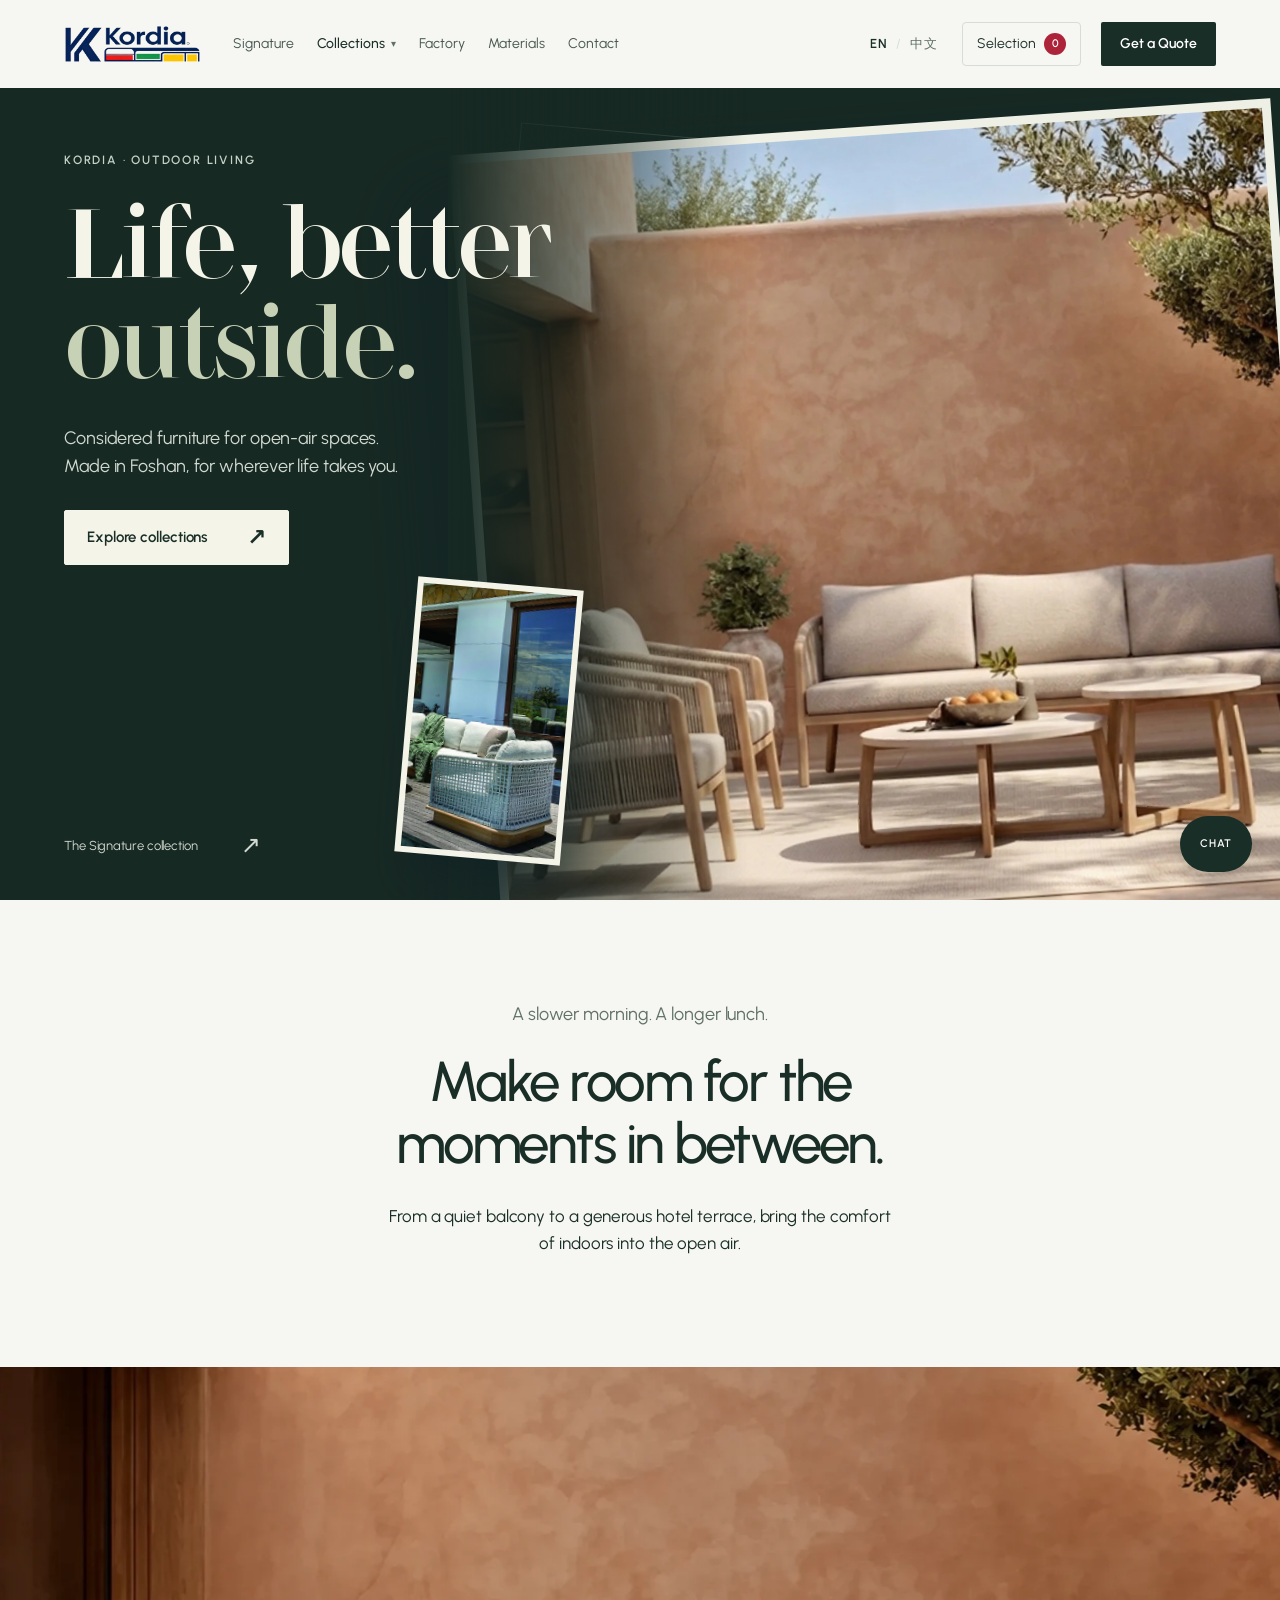
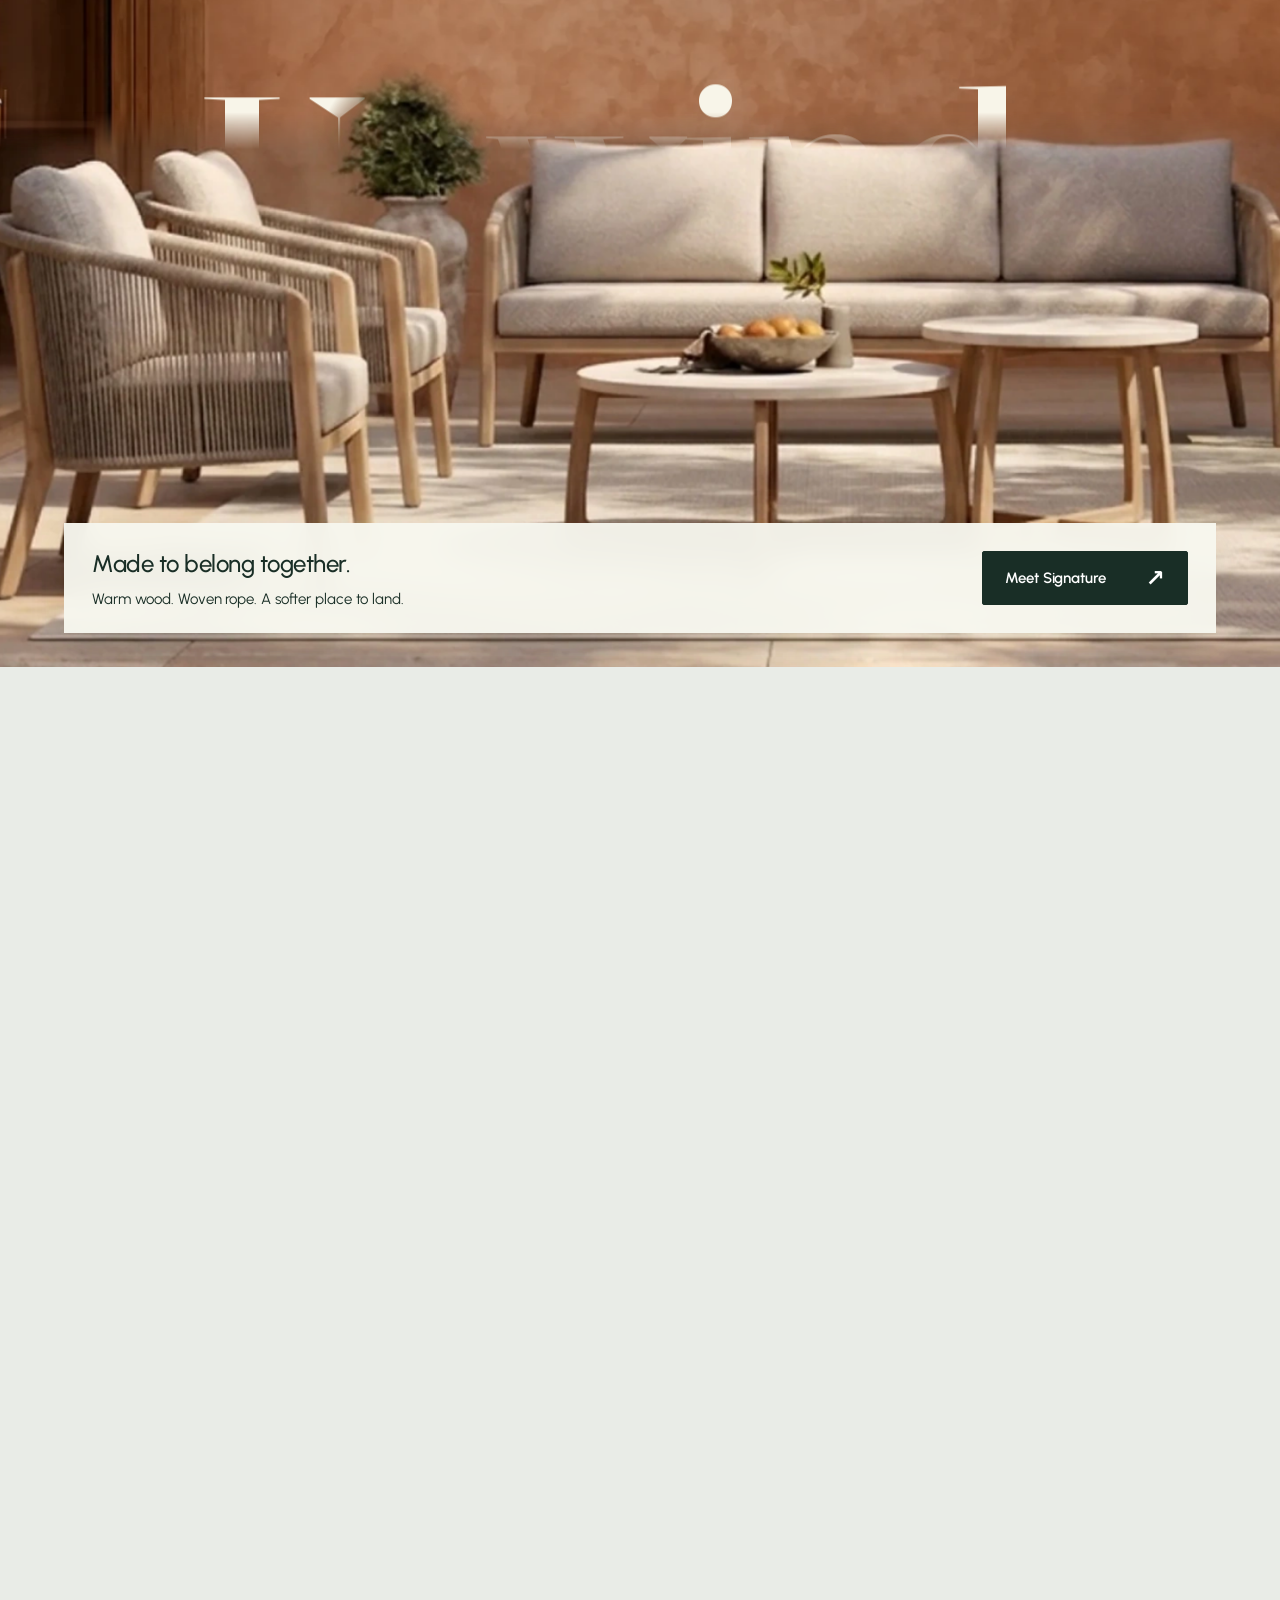
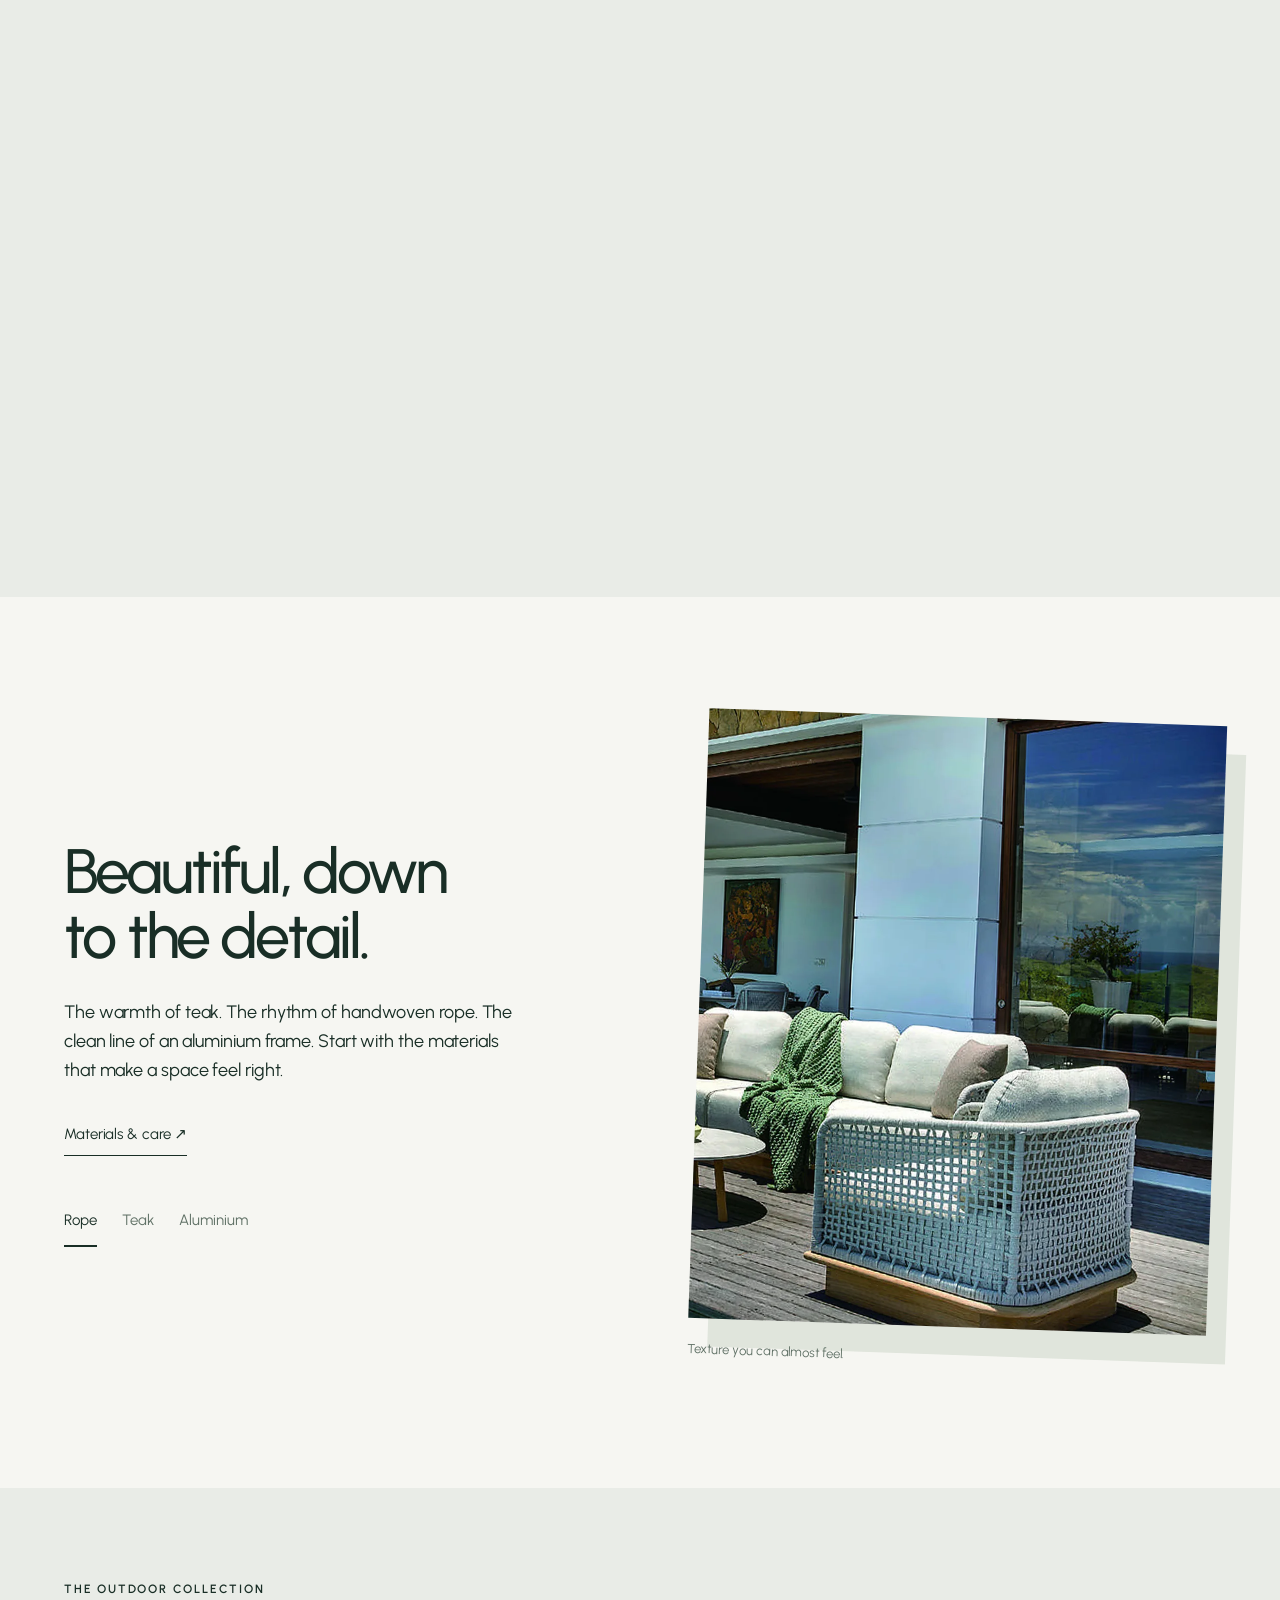
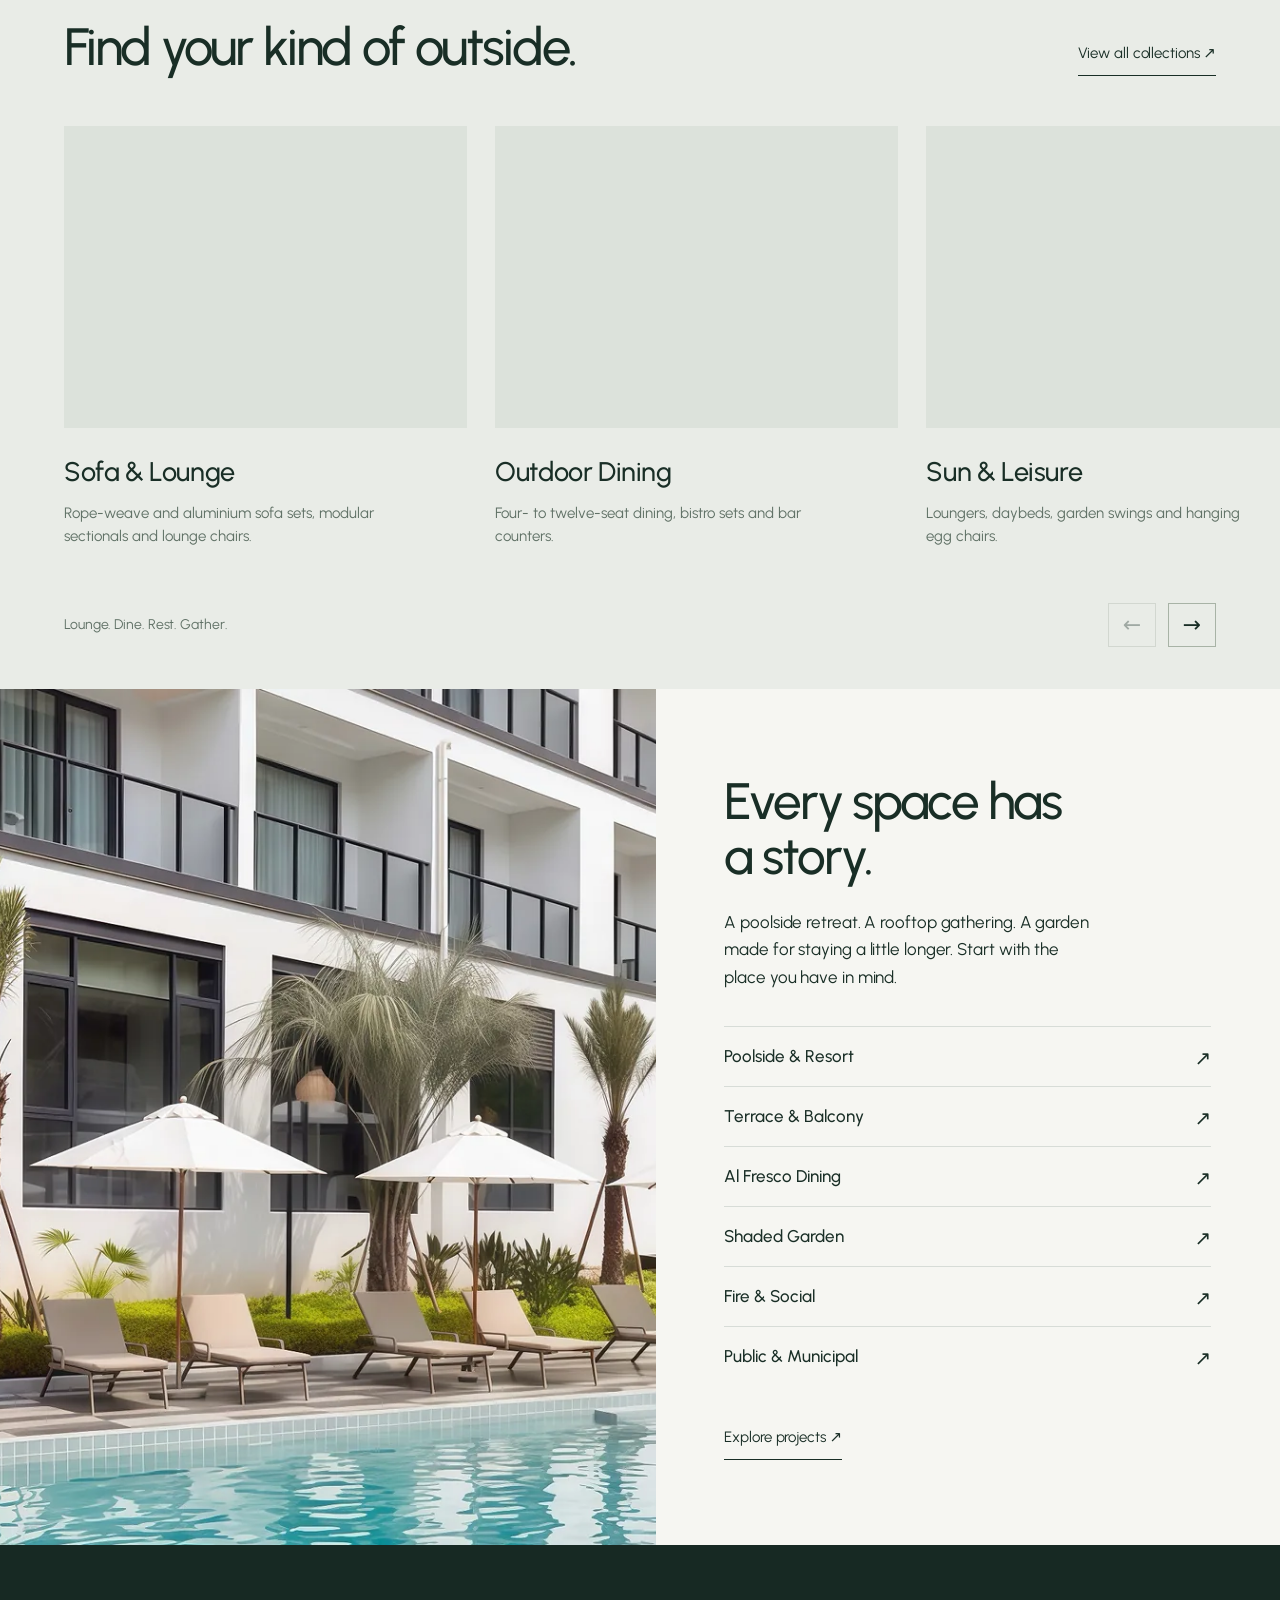
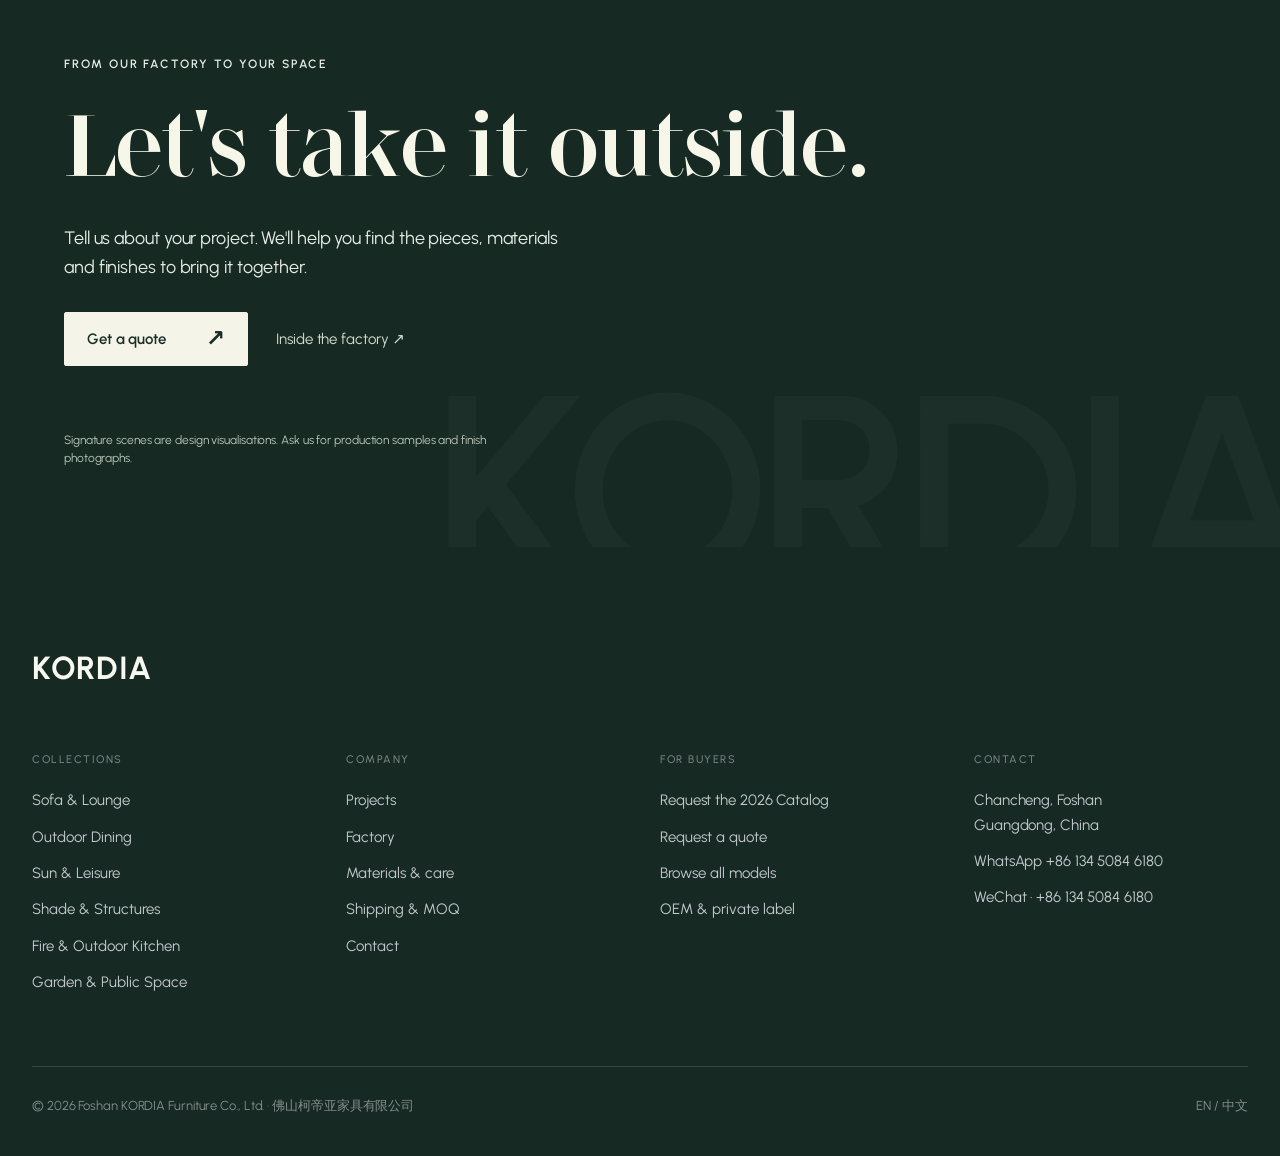
==== index.html @ 8f3c98ad "Publish reviewed demo source and copy the unchanged image library" ====
<!doctype html>
<html lang="en">
<head>
<meta charset="utf-8">
<meta name="viewport" content="width=device-width, initial-scale=1">
<title>KORDIA | Life, better outside. Design demo</title>
<meta name="description" content="Discover considered outdoor furniture for terraces, gardens and hospitality spaces. Explore KORDIA Signature, materials and collections in this independent design demo.">
<meta name="theme-color" content="#172923">
<meta name="robots" content="noindex, nofollow">
<link rel="icon" href="assets/images/favicon-64.png" sizes="64x64">
<link rel="preload" as="font" type="font/woff2" crossorigin href="assets/fonts/urbanist-latin.woff2">
<link rel="preload" as="font" type="font/woff2" crossorigin href="assets/fonts/stardom-400.woff2">

<link rel="stylesheet" href="assets/styles.css?v=20260830-point-alignment">
<link rel="stylesheet" href="assets/scrollcraft.css">
<link rel="stylesheet" href="assets/demo.css">
</head>
<body>
<noscript><style>#screen-home[hidden]{display:block!important}.kd-terrace-stage{position:relative!important;height:850px}.kd-object-label{opacity:1;transform:none}.kd-room-word{display:none}</style><p style="padding:20px 5%;margin:0;background:#e9ece7">Enable JavaScript to browse models and build a selection. You can also <a href="https://wa.me/8613450846180" target="_blank" rel="noopener">request the catalogue on WhatsApp</a>.</p></noscript>

<a class="skip-link" href="#main" data-i18n="skip">Skip to content</a>

<div id="intro" aria-hidden="true">
  <div class="ki-word">KORDIA</div>
  <div class="ki-rule"></div>
  <div class="ki-sub" data-i18n="introSub">Outdoor Furniture · Foshan, China</div>
</div>

<header class="site-header">
  <div class="header-inner">
    <button class="brand" data-go="home" type="button" aria-label="KORDIA home">
      <img src="assets/images/logo-mark-440.webp"
           srcset="assets/images/logo-mark-440.webp 440w, assets/images/logo-mark-880.webp 880w"
           sizes="150px" width="440" height="138" alt="KORDIA">
    </button>

    <nav class="main-nav" aria-label="Primary">
      <button data-go="signature" type="button" data-i18n="navSignature">Signature</button>
      <button class="nav-collections" id="mega-toggle" type="button" aria-expanded="false" aria-controls="mega">
        <span data-i18n="navCollections">Collections</span> <span class="caret" aria-hidden="true">▾</span>
      </button>
      <button data-go="settings" type="button" data-i18n="navSettings">Browse by Setting</button>
      <button data-go="projects" type="button" data-i18n="navProjects">Projects</button>
      <button data-go="factory" type="button" data-i18n="navFactory">Factory</button>
      <button data-go="materials" type="button" data-i18n="navMaterials">Materials</button>
      <button data-go="contact" type="button" data-i18n="navContact">Contact</button>
    </nav>

    <div class="header-actions">
      <button class="lang-toggle" id="lang-toggle" type="button" aria-label="Switch language / 切换语言">
        <span data-lang-label="en">EN</span><span class="sep">/</span><span data-lang-label="zh">中文</span>
      </button>
      <button class="selection-btn" id="selection-btn" type="button" aria-controls="drawer">
        <span data-i18n="selection">Selection</span>
        <span class="sel-count" id="sel-count">0</span>
      </button>
      <button class="btn btn-primary btn-sm" data-go="inquiry" type="button" data-i18n="getQuote">Get a Quote</button>
      <button class="menu-toggle" id="menu-toggle" type="button" aria-expanded="false" aria-controls="mobile-nav">
        <span></span><span></span><span></span>
        <b class="sr-only" data-i18n="menu">Menu</b>
      </button>
    </div>
  </div>

  <div class="mega" id="mega" hidden>
    <div class="mega-inner">
      <div id="mega-cols" style="display:contents"></div>
      <div class="mega-feature">
        <img id="mega-feature-img" alt="" loading="lazy" decoding="async">
        <p id="mega-feature-label"></p>
      </div>
    </div>
  </div>

  <nav class="mobile-nav" id="mobile-nav" aria-label="Mobile">
    <button data-go="signature" type="button" data-i18n="navSignature">Signature</button>
    <button data-go="collections" type="button" data-i18n="navCollections">Collections</button>
    <button data-go="settings" type="button" data-i18n="navSettings">Browse by Setting</button>
    <button data-go="projects" type="button" data-i18n="navProjects">Projects</button>
    <button data-go="factory" type="button" data-i18n="navFactory">Factory</button>
    <button data-go="materials" type="button" data-i18n="navMaterials">Materials</button>
    <button data-go="shipping" type="button" data-i18n="navShipping">Shipping</button>
    <button data-go="contact" type="button" data-i18n="navContact">Contact</button>
    <button data-go="inquiry" type="button" data-i18n="getQuote">Get a Quote</button>
  </nav>
</header>

<main id="main" tabindex="-1">

<!-- ============================ HOME ============================ -->
<section class="screen" id="screen-home" hidden>
  <section class="kd-hero" data-sc-act="flow" aria-labelledby="outdoor-title">
    <div class="kd-hero-copy" data-sc-copy>
      <p class="kd-kicker" data-en="KORDIA · Outdoor living" data-zh="KORDIA · 户外生活">KORDIA · Outdoor living</p>
      <h1 id="outdoor-title"><span data-en="Life, better" data-zh="美好生活">Life, better</span><br><em data-en="outside." data-zh="自在户外。">outside.</em></h1>
      <p class="kd-hero-lede" data-en="Considered furniture for open-air spaces. Made in Foshan, for wherever life takes you." data-zh="为开放空间而设计的户外家具。佛山制造，让生活自在延伸。">Considered furniture for open-air spaces. Made in Foshan, for wherever life takes you.</p>
      <a class="kd-button kd-button-light" href="#/collections"><span data-en="Explore collections" data-zh="探索系列">Explore collections</span><span aria-hidden="true">↗</span></a>
    </div>
    <div class="kd-hero-world" aria-hidden="true">
      <div class="kd-hero-photo"><img src="assets/images/hero/hero-sig-1-1600.webp" width="1600" height="1373" fetchpriority="high" alt=""></div>
      <div class="kd-hero-outline"></div>
      <div class="kd-hero-inset"><img src="assets/images/material/rope-weave-440.webp" width="440" height="587" alt=""></div>
    </div>
    <div class="kd-hero-label"><span data-en="The Signature collection" data-zh="Signature 原创系列">The Signature collection</span><a href="#/signature" aria-label="Discover Signature">↗</a></div>
  </section>

  <section class="kd-intro" data-sc-act="flow">
    <p class="kd-intro-line" data-sc-in data-en="A slower morning. A longer lunch." data-zh="清晨慢一点，午餐久一点。">A slower morning. A longer lunch.</p>
    <h2 data-sc-in data-en="Make room for the moments in between." data-zh="为生活中的美好片刻，留一席之地。">Make room for the moments in between.</h2>
    <p class="kd-intro-small" data-sc-in data-en="From a quiet balcony to a generous hotel terrace, bring the comfort of indoors into the open air." data-zh="从宁静阳台到开阔的酒店露台，让室内的舒适走向户外。">From a quiet balcony to a generous hotel terrace, bring the comfort of indoors into the open air.</p>
  </section>

  <section class="kd-terrace" id="terrace" data-sc-act="pin" data-sc-span="2.7" aria-labelledby="terrace-title">
    <div class="kd-terrace-stage" data-sc-stage>
      <div class="kd-room" data-sc-verify-state="opening">
        <img class="kd-room-poster" src="assets/images/hero/hero-sig-1-1600.webp" width="1600" height="1373" alt="Kordia Signature rope and wood lounge arrangement in a sunlit courtyard" loading="lazy">
        <div class="kd-room-layers" aria-hidden="true">
          <img class="kd-room-back" src="assets/images/demo/courtyard-clean.webp" width="1353" height="1162" alt="" loading="lazy">
          <div class="kd-room-word" data-en="Unwind." data-zh="自在。">Unwind.</div>
          <img class="kd-room-front" src="assets/images/hero/hero-sig-1-1600.webp" width="1600" height="1373" alt="" loading="lazy">
        </div>
        <div class="kd-aperture kd-aperture-left"></div><div class="kd-aperture kd-aperture-right"></div>
      </div>
      <div class="kd-terrace-title" data-sc-copy><p class="kd-kicker" data-en="The Signature collection" data-zh="Signature 原创系列">The Signature collection</p><h2 id="terrace-title" data-en="An outdoor room. A world of your own." data-zh="一方户外空间，一个自在世界。">An outdoor room.<br>A world of your own.</h2></div>
      <div class="kd-object-label" data-sc-copy><div><h3 data-en="Made to belong together." data-zh="为彼此而生。">Made to belong together.</h3><p data-en="Warm wood. Woven rope. A softer place to land." data-zh="温润木材，细腻绳编，舒适落座。">Warm wood. Woven rope. A softer place to land.</p></div><a class="kd-button" href="#/signature"><span data-en="Meet Signature" data-zh="探索 Signature">Meet Signature</span><span aria-hidden="true">↗</span></a></div>
    </div>
  </section>

  <section class="kd-materials" data-sc-act="flow">
    <div class="kd-material-copy"><h2 data-sc-in data-en="Beautiful, down to the detail." data-zh="美，源于每一处细节。">Beautiful, down to the detail.</h2><p data-sc-in data-en="The warmth of teak. The rhythm of handwoven rope. The clean line of an aluminium frame. Start with the materials that make a space feel right." data-zh="柚木的温润、绳编的韵律、铝框的简洁线条。从触手可及的材质开始，让空间恰到好处。">The warmth of teak. The rhythm of handwoven rope. The clean line of an aluminium frame. Start with the materials that make a space feel right.</p><a class="kd-text-link" href="#/materials"><span data-en="Materials & care" data-zh="材质与养护">Materials & care</span> ↗</a><div class="kd-material-index" aria-label="Materials"><button class="is-active" type="button" data-material="rope" aria-pressed="true" data-en="Rope" data-zh="绳编">Rope</button><button type="button" data-material="teak" aria-pressed="false" data-en="Teak" data-zh="柚木">Teak</button><button type="button" data-material="aluminium" aria-pressed="false" data-en="Aluminium" data-zh="铝材">Aluminium</button></div></div>
    <figure class="kd-material-image"><img id="kd-material-img" src="assets/images/material/rope-weave-880.webp" width="880" height="1173" alt="Close detail of woven outdoor rope" loading="lazy"><figcaption id="kd-material-caption" data-en="Texture you can almost feel." data-zh="仿佛触手可及的质感。">Texture you can almost feel.</figcaption></figure>
  </section>

  <section class="kd-collections" data-sc-act="flow" aria-labelledby="collection-title">
    <div class="kd-section-heading"><div><p class="kd-kicker" data-en="The outdoor collection" data-zh="户外家具系列">The outdoor collection</p><h2 id="collection-title" data-en="Find your kind of outside." data-zh="寻找属于你的户外生活。">Find your kind of outside.</h2></div><a class="kd-text-link" href="#/collections"><span data-en="View all collections" data-zh="查看全部系列">View all collections</span> ↗</a></div>
    <div class="home-grid" id="home-collections" tabindex="0" role="region" aria-label="Furniture collections"></div>
    <div class="kd-rail-controls"><span data-en="Lounge. Dine. Rest. Gather." data-zh="休憩、用餐、放松、相聚。">Lounge. Dine. Rest. Gather.</span><div><button type="button" data-rail="-1" aria-label="Previous collections">←</button><button type="button" data-rail="1" aria-label="Next collections">→</button></div></div>
  </section>

  <section class="kd-settings" data-sc-act="flow">
    <div class="kd-settings-photo"><img src="assets/images/projects/proj-resort-pool-1600.webp" width="1600" height="1067" alt="Outdoor furniture beside a resort swimming pool" loading="lazy"></div>
    <div class="kd-settings-copy"><h2 data-en="Every space has a story." data-zh="每个空间，都有自己的故事。">Every space has a story.</h2><p data-en="A poolside retreat. A rooftop gathering. A garden made for staying a little longer. Start with the place you have in mind." data-zh="泳池旁的休憩，屋顶上的相聚，令人流连的花园。从心中的空间出发。">A poolside retreat. A rooftop gathering. A garden made for staying a little longer. Start with the place you have in mind.</p><div id="home-settings" class="set-grid"></div><a class="kd-text-link" href="#/projects"><span data-en="Explore projects" data-zh="探索项目">Explore projects</span> ↗</a></div>
  </section>

  <section class="kd-close" data-sc-act="flow"><div><p class="kd-kicker" data-en="From our factory to your space" data-zh="从我们的工厂，到你的空间">From our factory to your space</p><h2 data-en="Let's take it outside." data-zh="让美好，走向户外。">Let's take it outside.</h2><p data-en="Tell us about your project. We'll help you find the pieces, materials and finishes to bring it together." data-zh="告诉我们你的项目需求，一起找到合适的家具、材质与饰面。">Tell us about your project. We'll help you find the pieces, materials and finishes to bring it together.</p><a class="kd-button kd-button-light" href="#/inquiry"><span data-en="Get a quote" data-zh="获取报价">Get a quote</span><span aria-hidden="true">↗</span></a><a class="kd-close-factory" href="#/factory"><span data-en="Inside the factory" data-zh="走进工厂">Inside the factory</span> ↗</a></div><p class="kd-render-note" data-en="Signature scenes are design visualisations. Ask us for production samples and finish photographs." data-zh="Signature 场景为设计效果图。欢迎索取实物样品与饰面照片。">Signature scenes are design visualisations. Ask us for production samples and finish photographs.</p><span class="kd-close-word" aria-hidden="true">KORDIA</span></section>
</section>


<!-- ======================= COLLECTIONS INDEX ======================= -->
<section class="screen" id="screen-collections" hidden>
  <div style="background:var(--cream);padding:64px 0 140px">
    <div class="shell">
      <nav class="crumb"><button data-go="home" type="button" data-i18n="crumbHome">Home</button> / <span class="here" data-i18n="navCollections">Collections</span></nav>
      <div class="section-head">
        <span class="kicker" id="collections-kicker"></span>
        <h1 class="h-page" style="margin:22px 0" data-i18n="programmeKicker">The 2026 programme</h1>
        <p class="lede" data-i18n="collectionsIntro">Six collections, twenty-two categories, one production floor. Every model can be re-specified in your frame finish, rope colour and fabric.</p>
      </div>
      <div id="collections-list"></div>
    </div>
  </div>
</section>

<!-- ========================= SIGNATURE ==================================== -->
<section class="screen" id="screen-signature" hidden>
  <div class="sig-hero">
    <img class="sig-hero-img" alt="" fetchpriority="high" decoding="async" sizes="100vw"
         src="assets/images/signature/kordia-p006-1600.webp"
         srcset="assets/images/signature/kordia-p006-880.webp 880w, assets/images/signature/kordia-p006-1600.webp 1600w, assets/images/signature/kordia-p006-2350.webp 2350w">
    <div class="sig-hero-shade"></div>
    <div class="sig-hero-inner">
      <div class="rule-sm rule-light"></div>
      <span class="eyebrow eyebrow-light" data-i18n="sigKicker">The house line</span>
      <h1 data-i18n-html="sigTitle">KORDIA<em>Signature.</em></h1>
      <p class="hero-lede" data-i18n="sigLede">A single designed programme — teak, rope and cast aluminium drawn as one family, so a terrace reads as one idea rather than six catalogue pages.</p>
    </div>
  </div>

  <div style="background:var(--cream);padding:110px 0 140px">
    <div class="shell">
      <div class="section-head reveal" style="max-width:64ch">
        <div class="rule-sm"></div>
        <span class="eyebrow" data-i18n="sigStoryKicker">Why it exists</span>
        <h2 class="h-sec" data-i18n="sigStoryTitle">One family, not a catalogue.</h2>
        <p class="lede" data-i18n="sigStoryBody">The trade catalogue answers "what do you make?". Signature answers "what would you specify?". Every piece shares a frame language, a rope gauge and a cushion tone, so an importer can furnish a whole space from one page and know it will arrive matching.</p>
      </div>

      <div class="sig-grid" id="sig-grid"></div>

      <p class="sig-note" data-i18n="sigDisclosure">Signature imagery is computer-rendered. Production samples are photographed on request — ask us before you specify a finish.</p>

      <div class="sig-actions">
        <button class="btn btn-primary" data-go="inquiry" type="button" data-i18n="startInquiry">Start your inquiry</button>
        <button class="link-underline" data-go="collections" type="button" data-i18n="sigToCatalogue">See the full 2026 catalogue →</button>
      </div>
    </div>
  </div>
</section>

<!-- ========================= BROWSE BY SETTING ============================ -->
<section class="screen" id="screen-settings" hidden>
  <div style="background:var(--cream);padding:64px 0 140px">
    <div class="shell">
      <nav class="crumb"><button data-go="home" type="button" data-i18n="crumbHome">Home</button> / <span class="here" data-i18n="navSettings">Browse by Setting</span></nav>
      <div class="section-head">
        <div class="rule-sm"></div>
        <span class="eyebrow" data-i18n="setKicker">Where it goes</span>
        <h1 class="h-page" style="margin:22px 0" data-i18n="setTitle">Start from the space, not the product.</h1>
        <p class="lede" data-i18n="setIntro">Most buyers arrive with a place in mind — a hotel poolside, a restaurant terrace, a municipal park — rather than a product category. Each setting below opens the models that suit it.</p>
      </div>
      <div class="set-grid" id="settings-list"></div>
    </div>
  </div>
</section>

<!-- ========================= BROWSE / COLLECTION ========================= -->
<section class="screen" id="screen-collection" hidden>
  <div style="background:var(--cream);padding:64px 0 140px">
    <div class="shell">
      <nav class="crumb">
        <button data-go="home" type="button" data-i18n="crumbHome">Home</button> /
        <button data-go="collections" type="button" data-i18n="navCollections">Collections</button> /
        <span class="here" id="browse-crumb"></span>
      </nav>

      <div class="browse-head">
        <div>
          <h1 class="h-page" id="browse-title" style="margin-bottom:22px"></h1>
          <p class="lede" id="browse-intro" style="max-width:62ch"></p>
        </div>
        <div class="browse-count">
          <b id="browse-total"></b>
          <span id="browse-total-label"></span>
        </div>
      </div>

      <div class="chip-bar" id="browse-chips"></div>

      <div class="browse-body">
        <aside>
          <div class="sticky-col">
            <div class="facet-label" style="color:var(--ink);font-weight:600" data-i18n="filter">Filter</div>
            <div class="facet">
              <div class="facet-label" data-i18n="searchLabel">Search</div>
              <label>
                <span class="sr-only" data-i18n="searchLabel">Search</span>
                <input class="field-line" id="browse-search" type="search" autocomplete="off"
                       data-i18n-placeholder="searchPlaceholder" placeholder="Reference or category">
              </label>
            </div>
            <div class="facet">
              <div class="facet-label" data-i18n="collection">Collection</div>
              <div class="facet-list" id="facet-collections"></div>
            </div>
            <div class="facet">
              <div class="facet-label" data-i18n="category">Category</div>
              <div class="facet-list" id="facet-subcategories"></div>
            </div>
            <div class="facet">
              <button class="text-link" id="reset-filters" type="button" data-i18n="clearFilters">Clear all filters</button>
            </div>
          </div>
        </aside>

        <div>
          <div class="browse-toolbar">
            <div class="count" id="browse-showing"></div>
            <div class="sort-wrap">
              <span class="eyebrow" data-i18n="sort">Sort</span>
              <label>
                <span class="sr-only" data-i18n="sort">Sort</span>
                <select id="browse-sort">
                  <option value="catalog" data-i18n="sortCatalog">Catalog order</option>
                  <option value="reverse" data-i18n="sortReverse">Catalog order, reversed</option>
                  <option value="category" data-i18n="sortCategory">Category</option>
                </select>
              </label>
            </div>
          </div>

          <div class="product-grid" id="browse-grid"></div>
          <div class="empty" id="browse-empty" hidden>
            <p data-i18n="noResults">No models match these filters.</p>
            <button class="btn btn-outline" id="empty-reset" type="button" data-i18n="clearFilters">Clear all filters</button>
          </div>
          <div class="load-more-row" id="load-more-row" hidden>
            <button class="btn btn-outline" id="load-more" type="button"></button>
          </div>
        </div>
      </div>
    </div>
  </div>
</section>

<!-- ========================= PRODUCT DETAIL ========================= -->
<section class="screen" id="screen-product" hidden>
  <div style="background:var(--cream);padding:64px 0 0">
    <div class="shell">
      <nav class="crumb">
        <button data-go="home" type="button" data-i18n="crumbHome">Home</button> /
        <button data-go="collections" type="button" data-i18n="navCollections">Collections</button> /
        <button id="pd-crumb-collection" type="button"></button> /
        <span class="here" id="pd-crumb-ref"></span>
      </nav>

      <div class="split-7-5">
        <div>
          <img class="pd-main" id="pd-image" alt="" decoding="async">
          <div class="pd-thumbs" id="pd-thumbs"></div>
        </div>
        <div>
          <div class="kicker" id="pd-subcategory" style="margin-bottom:18px"></div>
          <h1 class="h-sub" id="pd-title" style="margin-bottom:10px"></h1>
          <div class="pd-model tabular" id="pd-ref"></div>

          <dl class="glance" id="pd-glance"></dl>

          <div class="pd-dims">
            <div class="facet-label" data-i18n="specDimensions">Dimensions</div>
            <ul class="dim-list" id="pd-dimensions"></ul>
          </div>

          <div class="swatch-group" id="pd-finish-group">
            <div class="facet-label" data-i18n="frameFinish">Frame finish</div>
            <div class="swatches" id="pd-finishes"></div>
            <div class="swatch-note"><span data-i18n="selected">Selected</span>: <span id="pd-finish-label" style="color:var(--ink)"></span></div>
          </div>

          <div class="swatch-group" id="pd-rope-group" style="margin-bottom:36px">
            <div class="facet-label" data-i18n="ropeColour">Rope colour</div>
            <div class="swatches" id="pd-ropes"></div>
            <div class="swatch-note"><span data-i18n="selected">Selected</span>: <span id="pd-rope-label" style="color:var(--ink)"></span></div>
          </div>

          <div class="product-material-reference" id="pd-material-reference" hidden></div>

          <div class="moq tabular" data-i18n-html="moqLine">Quotation within 24 hours · MOQ on request</div>

          <div class="pd-actions">
            <button class="btn btn-primary" id="pd-add" type="button"></button>
            <div class="row">
              <button class="btn btn-outline" id="pd-inquire" type="button" data-i18n="inquireModel">Inquire about this model</button>
              <a class="btn btn-outline" id="pd-whatsapp" target="_blank" rel="noopener" href="https://wa.me/8613450846180" data-i18n="askOnWhatsApp">Ask on WhatsApp</a>
            </div>
          </div>
        </div>
      </div>
    </div>

    <section class="section section-white" style="margin-top:120px;padding:110px 0">
      <div class="shell split-7-5" style="gap:80px">
        <div>
          <h2 class="h-sub" style="margin-bottom:32px" data-i18n="specifications">Specifications</h2>
          <table class="spec-table"><tbody id="pd-specs"></tbody></table>
          <p style="margin:20px 0 0;font-size:14px;color:var(--muted)" data-i18n="specNote">Dimensions, weights and packing data are confirmed per order — tell us the model and we'll send the full spec sheet.</p>
        </div>
        <div>
          <h2 class="h-sub" style="margin-bottom:32px" data-i18n="oemTitle">OEM &amp; private label</h2>
          <div class="oem-note" style="margin-top:0">
            <div class="facet-label" data-i18n="oem">OEM</div>
            <p data-i18n="oemBody">Custom dimensions, exclusive colourways and private-label packaging available on this model.</p>
          </div>
          <div class="oem-note">
            <div class="facet-label" data-i18n="sampling">Sampling</div>
            <p data-i18n="samplingBody">Samples can be produced in your specified finish before a production order. Lead time and sample cost are quoted with the model.</p>
          </div>
        </div>
      </div>
    </section>

    <section class="section section-cream" style="padding:110px 0 140px">
      <div class="shell">
        <div style="display:flex;justify-content:space-between;align-items:baseline;margin-bottom:40px;gap:24px;flex-wrap:wrap">
          <h2 class="h-sub" data-i18n="relatedModels">Related models</h2>
          <button class="link-underline" id="pd-all-in-category" type="button"></button>
        </div>
        <div class="related-grid" id="pd-related"></div>
      </div>
    </section>
  </div>
</section>

<!-- ============================ INQUIRY ============================ -->
<section class="screen" id="screen-inquiry" hidden>
  <div style="background:var(--cream);padding:64px 0 140px">
    <div class="wizard">
      <h1 class="h-page" style="margin-bottom:18px" data-i18n="inquiryTitle">Request a quotation</h1>
      <p style="margin:0 0 56px;max-width:60ch" data-i18n="inquiryIntro">Four steps, about two minutes. You don't need a model number — a reference photo is enough. Your progress is saved as you go.</p>

      <div class="steps" id="wizard-steps"></div>

      <form id="wizard-form" novalidate>
        <div class="wizard-step" data-step="1">
          <h2 class="h-sub" style="margin-bottom:32px" data-i18n="step1Title">Category &amp; references</h2>
          <div class="facet-label" data-i18n="whatSourcing">What are you sourcing?</div>
          <div class="chip-row" id="wizard-collections" style="margin-bottom:48px"></div>
          <div class="facet-label" data-i18n="attachedModels">Models attached from your selection</div>
          <div class="attached" id="wizard-attached"></div>
        </div>

        <div class="wizard-step" data-step="2" hidden>
          <h2 class="h-sub" style="margin-bottom:32px" data-i18n="step2Title">Requirements</h2>
          <div class="fields">
            <label><span data-i18n="qty">Quantity (sets / pcs)</span><input class="field-line" name="qty" data-i18n-placeholder="qtyPlaceholder" placeholder="e.g. 200 sets"></label>
            <label><span data-i18n="market">Target market / country</span><input class="field-line" name="market" data-i18n-placeholder="marketPlaceholder" placeholder="e.g. Germany"></label>
            <label><span data-i18n="useCase">Use case</span>
              <select class="field-line" name="useCase">
                <option data-i18n="useResidential">Residential retail</option>
                <option data-i18n="useHotel">Hotel / resort</option>
                <option data-i18n="useRestaurant">Restaurant / café</option>
                <option data-i18n="usePublic">Public / municipal</option>
              </select>
            </label>
            <label><span data-i18n="delivery">Target delivery date</span><input class="field-line" name="delivery" data-i18n-placeholder="deliveryPlaceholder" placeholder="Month / year"></label>
            <label><span data-i18n="port">Port of destination</span><input class="field-line" name="port" data-i18n-placeholder="portPlaceholder" placeholder="e.g. Hamburg"></label>
            <label><span data-i18n="incoterm">Incoterm preference</span>
              <select class="field-line" name="incoterm">
                <option>FOB</option><option>CIF</option><option>DDP</option>
                <option data-i18n="notSure">Not sure yet</option>
              </select>
            </label>
          </div>
        </div>

        <div class="wizard-step" data-step="3" hidden>
          <h2 class="h-sub" style="margin-bottom:32px" data-i18n="step3Title">Specification</h2>
          <div style="margin-bottom:40px">
            <div class="facet-label" data-i18n="frameFinish">Frame finish</div>
            <div class="swatches" id="wizard-finishes"></div>
            <div class="swatch-note"><span data-i18n="selected">Selected</span>: <span id="wizard-finish-label" style="color:var(--ink)"></span></div>
          </div>
          <div class="fields">
            <label><span data-i18n="ropeFabric">Rope / fabric colour</span><input class="field-line" name="rope" data-i18n-placeholder="ropePlaceholder" placeholder="e.g. terracotta rope, chalk fabric"></label>
            <label><span data-i18n="packaging">Packaging</span>
              <select class="field-line" name="packaging">
                <option data-i18n="packNeutral">Neutral carton</option>
                <option data-i18n="packPrivate">Private label</option>
                <option data-i18n="packRetail">Retail-ready</option>
              </select>
            </label>
            <label><span data-i18n="customLogo">Custom logo</span>
              <select class="field-line" name="logo">
                <option data-i18n="logoNo">No</option>
                <option data-i18n="logoFrame">Yes — on frame</option>
                <option data-i18n="logoPack">Yes — on packaging</option>
                <option data-i18n="logoPlanters">Yes — on planters / structures</option>
              </select>
            </label>
            <label><span data-i18n="assembly">Assembly</span>
              <select class="field-line" name="assembly">
                <option data-i18n="asmFlat">Flat-pack (standard)</option>
                <option data-i18n="asmPre">Pre-assembled</option>
                <option data-i18n="asmMixed">Mixed</option>
              </select>
            </label>
          </div>
        </div>

        <div class="wizard-step" data-step="4" hidden>
          <h2 class="h-sub" style="margin-bottom:32px" data-i18n="step4Title">Contact</h2>
          <div class="fields">
            <label><span data-i18n="name">Name</span><input class="field-line" name="name" autocomplete="name" required></label>
            <label><span data-i18n="company">Company</span><input class="field-line" name="company" autocomplete="organization"></label>
            <label><span data-i18n="email">Email</span><input class="field-line" name="email" type="email" autocomplete="email"></label>
            <label><span data-i18n="phone">Phone / WhatsApp</span><input class="field-line" name="phone" autocomplete="tel" required><span class="field-error" id="phone-error" hidden data-i18n="phoneError">Please add a phone or WhatsApp number so we can reach you.</span></label>
          </div>
          <label class="field-block" style="margin-bottom:40px"><span data-i18n="message">Message</span><textarea class="field-line" name="message" rows="4"></textarea></label>
          <div class="attached" id="wizard-summary"></div>
        </div>

        <div class="wizard-nav">
          <button class="link-underline" id="wizard-prev" type="button" data-i18n="back">← Back</button>
          <div class="right">
            <span style="font-size:13px;color:var(--muted)" id="wizard-progress"></span>
            <button class="btn btn-primary" id="wizard-next" type="submit"></button>
          </div>
        </div>
      </form>

      <div id="wizard-done" hidden style="margin-top:48px;background:var(--navy);padding:40px">
        <div class="kicker" style="margin-bottom:16px" data-i18n="inquiryReceived">Inquiry ready</div>
        <h2 class="h-sub" style="color:var(--light);margin-bottom:14px" id="wizard-ref"></h2>
        <p style="margin:0;color:rgba(237,240,248,.78);max-width:56ch" data-i18n="inquiryDoneBody">We've opened WhatsApp with your inquiry attached. If the window didn't open, use the button below and the same details will be sent.</p>
        <div style="margin-top:24px">
          <a class="btn btn-primary" id="wizard-wa" target="_blank" rel="noopener" href="https://wa.me/8613450846180" data-i18n="openWhatsApp">Open WhatsApp</a>
        </div>
      </div>
    </div>
  </div>
</section>

<!-- ============================ PROJECTS ============================ -->
<section class="screen" id="screen-projects" hidden>
  <div style="background:var(--cream);padding:64px 0 140px">
    <div class="shell">
      <nav class="crumb"><button data-go="home" type="button" data-i18n="crumbHome">Home</button> / <span class="here" data-i18n="navProjects">Projects</span></nav>
      <div class="section-head" style="max-width:760px">
        <span class="kicker" data-i18n="projectsKicker">Installed and in use</span>
        <h1 class="h-page" style="margin:22px 0" data-i18n="projectsTitle">Where our furniture ends up.</h1>
        <p class="lede" data-i18n="projectsIntro">Seafront suites, rooftop restaurants, resort pool decks and private terraces — photographed after installation by the buyers who specified them.</p>
      </div>

      <figure class="project-feature reveal">
        <button type="button" data-lightbox="proj-resort-pool" data-cap="capResortPool">
          <img src="assets/images/projects/proj-resort-pool-1600.webp"
               srcset="assets/images/projects/proj-resort-pool-960.webp 960w, assets/images/projects/proj-resort-pool-1600.webp 1600w, assets/images/projects/proj-resort-pool-2200.webp 2200w"
               sizes="calc(min(1440px, 100vw - 64px))"
               width="1600" height="900" decoding="async"
               data-i18n-alt="capResortPool" alt="Resort pool deck with sun loungers and parasols">
        </button>
        <figcaption class="eyebrow" data-i18n="capResortPool">Resort pool deck · sun loungers and parasols</figcaption>
      </figure>

      <div class="thirds" id="projects-grid" style="margin-top:24px"></div>

      <div class="project-cta reveal">
        <h2 class="h-sub" data-i18n="projectsCtaTitle">Specifying for a project?</h2>
        <p data-i18n="projectsCtaBody">Send the drawings, the mood board or a photo of what you have in mind. We quote hospitality and contract volumes directly.</p>
        <div style="display:flex;gap:14px;flex-wrap:wrap;justify-content:center">
          <button class="btn btn-primary" data-go="inquiry" type="button" data-i18n="requestQuote">Request a quote</button>
          <a class="btn btn-outline" data-wa="heroChatMessage" target="_blank" rel="noopener" href="https://wa.me/8613450846180" data-i18n="chatOnWhatsApp">Chat on WhatsApp</a>
        </div>
      </div>
    </div>
  </div>
</section>

<!-- ============================ FACTORY ============================ -->
<section class="screen" id="screen-factory" hidden>
  <section class="section-navy" style="padding:120px 0">
    <div class="shell split-5-7" style="grid-template-columns:6fr 6fr;align-items:center">
      <div>
        <div class="kicker" style="margin-bottom:24px" data-i18n="chancheng">Chancheng, Foshan</div>
        <h1 class="h-page" style="color:var(--light);margin-bottom:26px" data-i18n="factoryTitle">A furniture factory, not a trading office.</h1>
        <p style="margin:0 0 20px;color:rgba(237,240,248,.8);max-width:58ch;text-wrap:pretty" data-i18n="factoryBody1">KORDIA manufactures in Chancheng District, Foshan — the centre of China's outdoor furniture industry. Production covers rope weaving, aluminium tube fabrication, cast-aluminium casting, powder coating, cushion sewing and final assembly under one roof, which is why a custom colourway is quoted in 48 hours instead of 4 weeks.</p>
        <p style="margin:0;color:rgba(237,240,248,.6);max-width:58ch" data-i18n-html="factoryBody2">We supply importers, hospitality groups and specifiers across Europe, the Middle East, North America and Australia.</p>
      </div>
      <img class="ar-16-9" style="width:100%;object-fit:cover"
           src="assets/images/factory/factory-floor-1600.webp"
           srcset="assets/images/factory/factory-floor-960.webp 960w, assets/images/factory/factory-floor-1600.webp 1600w, assets/images/factory/factory-floor-2400.webp 2400w, assets/images/factory/factory-floor-3200.webp 3200w"
           sizes="(min-width: 1181px) calc((min(1440px, 100vw - 64px) - 80px) / 2), calc(100vw - 48px)"
           width="1600" height="900" loading="lazy" decoding="async"
           data-i18n-alt="altFactoryFloor" alt="KORDIA aluminium fabrication floor in Chancheng, Foshan">
    </div>
  </section>

  <section class="section section-cream">
    <div class="shell">
      <h2 class="h-sub" style="margin-bottom:48px" data-i18n="capability">Capability</h2>
      <div class="cap-grid" id="capability-grid"></div>
    </div>
  </section>

  <section class="section section-white">
    <div class="shell">
      <h2 class="h-sub" style="margin-bottom:48px" data-i18n="underOneRoof">Under one roof</h2>
      <div class="photo-pair reveal">
        <figure>
          <img src="assets/images/factory/factory-teak-880.webp"
               srcset="assets/images/factory/factory-teak-440.webp 440w, assets/images/factory/factory-teak-880.webp 880w, assets/images/factory/factory-teak-1400.webp 1400w"
               sizes="(min-width: 861px) calc((min(1440px, 100vw - 64px) - 24px) / 2), calc(100vw - 48px)"
               width="880" height="660" loading="lazy" decoding="async"
               data-i18n-alt="altFactoryTeak" alt="Solid teak chair frames on the KORDIA assembly floor">
          <figcaption class="eyebrow" data-i18n="capTeakWorkshop">Teak frame assembly · Chancheng, Foshan</figcaption>
        </figure>
        <figure>
          <img src="assets/images/factory/factory-line-880.webp"
               srcset="assets/images/factory/factory-line-440.webp 440w, assets/images/factory/factory-line-880.webp 880w, assets/images/factory/factory-line-1400.webp 1400w"
               sizes="(min-width: 861px) calc((min(1440px, 100vw - 64px) - 24px) / 2), calc(100vw - 48px)"
               width="880" height="660" loading="lazy" decoding="async"
               data-i18n-alt="altFactoryLine" alt="Aluminium tube cutting, bending and pressing line">
          <figcaption class="eyebrow" data-i18n="capAluLine">Aluminium tube fabrication · cutting, bending, pressing</figcaption>
        </figure>
      </div>
      <div class="thirds" id="process-grid"></div>
    </div>
  </section>

  <section class="section section-sand" style="padding:110px 0">
    <div style="max-width:900px;margin:0 auto;padding:0 var(--pad);text-align:center">
      <h2 class="h-sub" style="margin-bottom:20px" data-i18n="oemTitle">OEM &amp; private label</h2>
      <p style="margin:0 0 36px;text-wrap:pretty" data-i18n="point3Body">Custom colourways, exclusive dimensions, neutral or branded packaging, and logo application on planters and structures. Tooling for exclusive models on request.</p>
      <button class="btn btn-primary" data-go="inquiry" type="button" data-i18n="requestQuote">Request a quote</button>
    </div>
  </section>
</section>

<!-- ============================ MATERIALS ============================ -->
<section class="screen" id="screen-materials" hidden>
  <div style="background:var(--cream);padding:64px 0 140px">
    <div class="shell">
      <div class="section-head" style="max-width:700px">
        <span class="kicker" data-i18n="materialsKicker">Materials, finishes &amp; care</span>
        <h1 class="h-page" style="margin:22px 0" data-i18n="materialsTitle">What it's made of, and how it holds up.</h1>
        <p class="lede" data-i18n="materialsIntro">Five material families, the finishes we hold in stock, and the care instructions to pass on to your customer.</p>
      </div>
      <div id="materials-list"></div>

      <div style="margin-top:72px;padding:40px;background:var(--paper);border:1px solid var(--line)">
        <h2 class="h-sub" style="font-size:1.5rem;margin-bottom:24px" data-i18n="stockFinishes">Stock frame finishes</h2>
        <div class="finish-strip" id="finish-strip"></div>
        <p style="margin:28px 0 0;font-size:15px" data-i18n-html="ralNote">Custom RAL matching available above MOQ.</p>
      </div>

      <div class="supplier-reference-block">
        <div class="section-head supplier-reference-head">
          <span class="kicker" data-i18n="supplierMaterialReference">Supplier material reference</span>
          <h2 class="h-sub" data-i18n="supplierPaletteTitle">Supplier finish &amp; weave references</h2>
          <p data-i18n="supplierPaletteIntro">Real production samples from our outdoor-material supplier, matched only to product types that can use them.</p>
        </div>
        <div class="material-reference-grid material-reference-grid-wide" id="material-reference-grid"></div>
        <p class="material-reference-note" data-i18n="paletteNote">Reference samples only. Final colour, texture and availability are confirmed with your quotation.</p>
      </div>
    </div>
  </div>
</section>

<!-- ============================ SHIPPING ============================ -->
<section class="screen" id="screen-shipping" hidden>
  <div style="background:var(--cream);padding:64px 0 140px">
    <div class="shell">
      <div class="section-head" style="max-width:700px">
        <span class="kicker" data-i18n="shippingKicker">Shipping, MOQ &amp; lead times</span>
        <h1 class="h-page" style="margin:22px 0" data-i18n="shippingTitle">From our floor to your port.</h1>
        <p class="lede" data-i18n="shippingIntro">How orders are quoted, packed and loaded. Every figure below is confirmed against your actual order before you commit.</p>
      </div>
      <div class="cap-grid" id="shipping-grid"></div>

      <div class="thirds" style="margin-top:72px" id="shipping-steps"></div>

      <div style="margin-top:72px;text-align:center">
        <button class="btn btn-primary" data-go="inquiry" type="button" data-i18n="requestQuote">Request a quote</button>
      </div>
    </div>
  </div>
</section>

<!-- ============================ CONTACT ============================ -->
<section class="screen" id="screen-contact" hidden>
  <div style="background:var(--cream);padding:64px 0 140px">
    <div class="shell split-7-5">
      <div>
        <span class="kicker" data-i18n="contactKicker">Talk to us</span>
        <h1 class="h-page" style="margin:22px 0" data-i18n="contactTitle">One contact, from quotation to loading.</h1>
        <p class="lede" style="margin-bottom:40px" data-i18n="contactIntro">Fianna handles export enquiries directly. Send a catalog page, a photo or a project brief and you'll have a reply within 24 hours, including weekends.</p>

        <div class="glance" style="margin-bottom:36px">
          <div><dt data-i18n="whatsapp">WhatsApp</dt><dd><a data-wa="heroChatMessage" target="_blank" rel="noopener" href="https://wa.me/8613450846180" class="tabular">+86 134 5084 6180</a></dd></div>
          <div><dt data-i18n="wechat">WeChat</dt><dd class="tabular">+86 134 5084 6180</dd></div>
          <div><dt data-i18n="address">Address</dt><dd data-i18n="addressValue">Chancheng District, Foshan, Guangdong, China</dd></div>
          <div><dt data-i18n="hours">Hours</dt><dd data-i18n="hoursValue">Mon–Sat, 09:00–18:00 (GMT+8)</dd></div>
        </div>

        <div style="display:flex;gap:14px;flex-wrap:wrap">
          <a class="btn btn-primary" data-wa="heroChatMessage" target="_blank" rel="noopener" href="https://wa.me/8613450846180" data-i18n="chatOnWhatsApp">Chat on WhatsApp</a>
          <button class="btn btn-outline" data-go="inquiry" type="button" data-i18n="requestQuote">Request a quote</button>
        </div>
      </div>
      <div>
        <img class="ar-4-3" style="width:100%;object-fit:cover;margin-bottom:24px"
             src="assets/images/factory/factory-yard-880.webp"
             srcset="assets/images/factory/factory-yard-440.webp 440w, assets/images/factory/factory-yard-880.webp 880w, assets/images/factory/factory-yard-1320.webp 1320w"
             sizes="(min-width: 1181px) calc((min(1440px, 100vw - 64px) - 64px) * 5 / 12), calc(100vw - 48px)"
             width="880" height="660" loading="lazy" decoding="async"
             data-i18n-alt="altFactoryYard" alt="Finished teak loungers in the KORDIA factory yard">
        <iframe class="map-embed" src="https://api.map.baidu.com/marker?location=23.0157,113.1341&title=KORDIA&content=%E5%B9%BF%E4%B8%9C%E7%9C%81%E4%BD%9B%E5%B1%B1%E5%B8%82%E7%A6%85%E5%9F%8E%E5%8C%BA&output=html&coord_type=bd09ll&zoom=14"
                loading="lazy" referrerpolicy="no-referrer-when-downgrade"
                data-i18n-title="mapTitle" title="KORDIA location — Chancheng District, Foshan"></iframe>
        <p class="map-note">
          <a href="https://api.map.baidu.com/marker?location=23.0157,113.1341&title=KORDIA&content=%E5%B9%BF%E4%B8%9C%E7%9C%81%E4%BD%9B%E5%B1%B1%E5%B8%82%E7%A6%85%E5%9F%8E%E5%8C%BA&output=html&coord_type=bd09ll&zoom=14" target="_blank" rel="noopener" data-i18n="mapOpen">Open in Baidu Maps &#8599;</a>
        </p>
      </div>
    </div>
  </div>
</section>

</main>

<footer class="site-footer">
  <div class="shell">
    <div class="footer-brand">KORDIA</div>
    <div class="footer-cols">
      <div>
        <div class="head" data-i18n="navCollections">Collections</div>
        <div class="footer-links" id="footer-collections"></div>
      </div>
      <div>
        <div class="head" data-i18n="company">Company</div>
        <div class="footer-links">
          <button data-go="projects" type="button" data-i18n="navProjects">Projects</button>
          <button data-go="factory" type="button" data-i18n="navFactory">Factory</button>
          <button data-go="materials" type="button" data-i18n="materialsCareShort">Materials &amp; care</button>
          <button data-go="shipping" type="button" data-i18n="shippingMoq">Shipping &amp; MOQ</button>
          <button data-go="contact" type="button" data-i18n="navContact">Contact</button>
        </div>
      </div>
      <div>
        <div class="head" data-i18n="forBuyers">For buyers</div>
        <div class="footer-links">
          <a data-wa="catalogRequestMessage" target="_blank" rel="noopener" href="https://wa.me/8613450846180" data-i18n="requestCatalog">Request the 2026 Catalog</a>
          <button data-go="inquiry" type="button" data-i18n="requestQuote">Request a quote</button>
          <button data-go="collections" type="button" data-i18n="browseAll">Browse all models</button>
          <button data-go="factory" type="button" data-i18n="oemTitle">OEM &amp; private label</button>
        </div>
      </div>
      <div>
        <div class="head" data-i18n="navContact">Contact</div>
        <div class="footer-contact">
          <span data-i18n-html="footerAddress">Chancheng, Foshan<br>Guangdong, China</span>
          <a class="tabular" data-wa="heroChatMessage" target="_blank" rel="noopener" href="https://wa.me/8613450846180" style="color:rgba(237,240,248,.8)">WhatsApp +86 134 5084 6180</a>
          <span class="tabular" data-i18n-html="footerWechat">WeChat · +86 134 5084 6180</span>
        </div>
      </div>
    </div>
    <div class="footer-bottom">
      <span>© 2026 Foshan KORDIA Furniture Co., Ltd. · 佛山柯帝亚家具有限公司</span>
      <div class="row">
        <button id="footer-lang" type="button">EN / 中文</button>
      </div>
    </div>
  </div>
</footer>

<div class="drawer-layer" id="drawer-layer" hidden>
  <button class="drawer-scrim" id="drawer-scrim" type="button" aria-label="Close selection"></button>
  <aside class="drawer" id="drawer" aria-labelledby="drawer-title">
    <div class="drawer-head">
      <div>
        <div class="facet-label" style="margin:0" data-i18n="yourSelection">Your selection</div>
        <div class="n" id="drawer-title"></div>
      </div>
      <button class="drawer-close" id="drawer-close" type="button" aria-label="Close selection">×</button>
    </div>
    <div class="drawer-body" id="drawer-body"></div>
    <div class="drawer-foot">
      <button class="btn btn-primary" id="drawer-quote" type="button"></button>
      <p data-i18n="drawerNote">Goes straight to step 4 — your models are already attached.</p>
    </div>
  </aside>
</div>

<a class="chat-fab" id="chat-fab" data-wa="floatingChatMessage" target="_blank" rel="noopener"
   href="https://wa.me/8613450846180" data-i18n-label="chatAria" aria-label="Chat on WhatsApp">
  <span data-i18n="chat">Chat</span>
</a>

<div class="lightbox" id="lightbox" hidden>
  <button class="lightbox-scrim" id="lightbox-scrim" type="button" aria-label="Close"></button>
  <figure class="lightbox-fig">
    <img id="lightbox-img" alt="">
    <figcaption id="lightbox-cap" class="eyebrow"></figcaption>
  </figure>
  <button class="lightbox-close" id="lightbox-close" type="button" aria-label="Close">×</button>
</div>

<div id="cursor" aria-hidden="true"></div>
<div id="cursor-ring" aria-hidden="true"></div>

<script src="assets/catalog-data.js?v=20260822-type"></script>
<script src="assets/app.js?v=20260830-more-muted"></script>
<script src="assets/scrollcraft.js"></script>
<script src="assets/demo.js"></script>
</body>
</html>
---- assets/styles.css ----
/* KORDIA — stylesheet for the 2026 site.
   Values are lifted from the V3 design comp, which expressed everything as inline
   styles. Moving them into classes is what makes the responsive rules, the
   Chinese typography overrides and the hover states expressible at all. */

/* ---------------------------------------------------------------------------
   Webfonts, self-hosted.
   Not loaded from Google/Fontshare CDNs: fonts.googleapis.com is unreachable
   from mainland China and this site ships a full Chinese version, so a blocked
   stylesheet would drop all Latin text to a fallback face. Re-download with
   scripts/fetch-fonts.sh.

   Urbanist is the variable file (wght 100..900) — one request covers body 400,
   medium 500 and every 600/700 heading. Split latin / latin-ext exactly as
   Google subsets it, so the ext file only downloads when a page needs it.
   Stardom ships a single 400 cut and NO italic; see the .hero h1 em rules.
   --------------------------------------------------------------------------- */
@font-face {
  font-family: Urbanist; src: url("fonts/urbanist-latin.woff2") format("woff2");
  font-weight: 100 900; font-style: normal; font-display: swap;
  unicode-range: U+0000-00FF, U+0131, U+0152-0153, U+02BB-02BC, U+02C6, U+02DA, U+02DC, U+0304, U+0308, U+0329, U+2000-206F, U+20AC, U+2122, U+2191, U+2193, U+2212, U+2215, U+FEFF, U+FFFD;
}
@font-face {
  font-family: Urbanist; src: url("fonts/urbanist-latin-ext.woff2") format("woff2");
  font-weight: 100 900; font-style: normal; font-display: swap;
  unicode-range: U+0100-02BA, U+02BD-02C5, U+02C7-02CC, U+02CE-02D7, U+02DD-02FF, U+0304, U+0308, U+0329, U+1D00-1DBF, U+1E00-1E9F, U+1EF2-1EFF, U+2020, U+20A0-20AB, U+20AD-20C0, U+2113, U+2C60-2C7F, U+A720-A7FF;
}
@font-face {
  font-family: Stardom; src: url("fonts/stardom-400.woff2") format("woff2");
  font-weight: 400; font-style: normal; font-display: swap;
}

:root {
  --cream: #FAF6EA;
  --paper: #FFFFFF;
  --sand: #EFE7D3;
  --sand-2: #F4EEE0;
  --sand-3: #EAE2CE;
  --line: #DCD5C2;
  --navy: #12224F;
  --navy-2: #182A5C;
  --ink: #16224C;
  --body: #394054;
  --muted: #6B7183;
  --red: #C8102E;
  --red-dark: #A00C24;
  --gold: #F2B705;
  --light: #EDF0F8;
  /* Stardom is hero-scale only — one weight, no italic, hairline serifs. */
  --display: Stardom, Georgia, "Times New Roman", serif;
  --sans: Urbanist, system-ui, -apple-system, "Segoe UI", sans-serif;
  --mono: ui-monospace, Menlo, Consolas, monospace;
  --shell: 1440px;
  --pad: 32px;
}

* { box-sizing: border-box; }
[hidden] { display: none !important; }
html { scroll-behavior: smooth; }
body {
  margin: 0;
  -webkit-text-size-adjust: 100%; text-size-adjust: 100%;
  background: var(--cream);
  color: var(--body);
  font-family: var(--sans);
  font-size: 17px;
  line-height: 1.65;
  -webkit-font-smoothing: antialiased;
}
/* height:auto is load-bearing. The width/height attributes on every <img> become
   presentational hints, and a fixed height beats `aspect-ratio` — so without
   this, .ar-16-9 and friends are silently ignored and the image renders at its
   attribute height. Rules that genuinely need height:100% set it by class and
   still win over this type selector. */
img { display: block; max-width: 100%; height: auto; }
a { color: var(--red); text-decoration: none; }
a:hover { color: var(--red-dark); }
button, input, select, textarea { font: inherit; color: inherit; }
::selection { background: rgba(200, 16, 46, .18); }
*:focus-visible { outline: 2px solid var(--red); outline-offset: 2px; }

.shell { max-width: var(--shell); margin: 0 auto; padding: 0 var(--pad); }
.sr-only {
  position: absolute; width: 1px; height: 1px; padding: 0; margin: -1px;
  overflow: hidden; clip: rect(0, 0, 0, 0); white-space: nowrap; border: 0;
}
.skip-link {
  position: fixed; left: 16px; top: 12px; z-index: 200; padding: 10px 16px;
  background: var(--navy); color: var(--light); transform: translateY(-160%);
}
.skip-link:focus { transform: none; }

/* ---------- type ---------- */
.display { font-family: var(--display); font-weight: 400; color: var(--ink); }
/* Urbanist is a geometric sans: it needs 600 and slightly tight tracking to hold
   presence at heading size, where Fraunces carried it through the serif itself. */
h1, h2, h3 { font-family: var(--sans); font-weight: 600; letter-spacing: -.015em;
             color: var(--ink); margin: 0; }
.kicker {
  font-size: 11px; letter-spacing: .14em; text-transform: uppercase;
  font-weight: 500; color: var(--red);
}
.eyebrow {
  font-size: 10px; letter-spacing: .16em; text-transform: uppercase;
  font-weight: 500; color: var(--muted);
}
.rule-sm { width: 40px; height: 1px; background: var(--red); margin-bottom: 16px; }
.lede { margin: 0; color: var(--body); max-width: 64ch; text-wrap: pretty; }
.slot-caption {
  font-family: var(--mono); font-size: 10px; letter-spacing: .08em;
  text-transform: uppercase; color: var(--muted);
}
.h-page { font-size: clamp(2.25rem, 4vw, 3.5rem); line-height: 1.08; letter-spacing: -.015em; text-wrap: pretty; }
.h-sec { font-size: clamp(1.75rem, 2.5vw, 2.5rem); line-height: 1.15; text-wrap: pretty; }
.h-sub { font-size: 2rem; line-height: 1.15; }
.tabular { font-variant-numeric: tabular-nums; }

/* ---------- buttons ---------- */
.btn {
  display: inline-flex; align-items: center; justify-content: center; gap: 8px;
  border-radius: 4px; padding: 16px 30px; min-height: 44px; cursor: pointer;
  font-size: 11px; font-weight: 600; letter-spacing: .14em; text-transform: uppercase;
  border: 0; transition: background .2s ease, color .2s ease, border-color .2s ease;
}
.btn-primary { background: var(--red); color: #fff; }
.btn-primary:hover { background: var(--red-dark); color: #fff; }
.btn-outline { background: none; border: 1px solid var(--ink); color: var(--ink); }
.btn-outline:hover { background: var(--ink); color: var(--cream); }
.btn-ghost-light { background: transparent; border: 1px solid rgba(237, 240, 248, .55); color: var(--light); }
.btn-ghost-light:hover { background: var(--light); color: var(--ink); }
/* WhatsApp's darker brand green rather than the neon #25D366, which glares
   against the navy hero. The outlined catalog button sits between this and the
   red primary so the two saturated fills never touch. */
.btn-whatsapp { background: #1FA855; color: #fff; }
.btn-whatsapp:hover { background: #17843F; color: #fff; }
.btn-whatsapp .wa-glyph { width: 16px; height: 16px; fill: currentColor; flex: none; }
.btn-sm { padding: 12px 20px; font-size: 11px; }
.link-underline {
  background: none; border: 0; border-bottom: 1px solid var(--ink); padding: 0 0 4px;
  cursor: pointer; font-size: 15px; color: var(--ink); min-height: 44px;
}
.link-underline:hover { color: var(--red); border-color: var(--red); }
.text-link { background: none; border: 0; padding: 0; cursor: pointer; text-align: left; color: var(--muted); font-size: 14px; }
.text-link:hover { color: var(--red); }

/* ---------- intro ---------- */
#intro {
  position: fixed; inset: 0; z-index: 300; background: var(--navy);
  display: flex; flex-direction: column; align-items: center; justify-content: center;
  transition: opacity .8s ease, visibility .8s;
}
#intro.done { opacity: 0; visibility: hidden; }
.ki-word {
  font-family: var(--sans); font-weight: 600; font-size: clamp(34px, 6vw, 58px);
  letter-spacing: .32em; text-transform: uppercase; color: var(--light);
  opacity: 0; animation: kiIn 1.2s .2s forwards; padding-left: .32em;
}
.ki-rule {
  width: 0; height: 1px; margin-top: 22px;
  background: linear-gradient(90deg, transparent, var(--red), transparent);
  animation: kiRule 1.6s .5s forwards;
}
.ki-sub {
  font-size: 10px; letter-spacing: .45em; text-transform: uppercase;
  color: var(--muted); margin-top: 18px; opacity: 0; animation: kiIn 1s 1s forwards;
}
@keyframes kiIn { to { opacity: 1 } }
@keyframes kiRule { to { width: min(280px, 60vw) } }

/* ---------- cursor ---------- */
#cursor, #cursor-ring { position: fixed; left: -100px; top: -100px; pointer-events: none; border-radius: 50%; }
#cursor { width: 10px; height: 10px; background: var(--red); z-index: 999; transform: translate(-50%, -50%); transition: width .25s, height .25s, opacity .25s; }
#cursor-ring { width: 40px; height: 40px; border: 1px solid rgba(200, 16, 46, .5); z-index: 998; transform: translate(-50%, -50%); transition: width .3s, height .3s; }
#cursor-ring.grow { width: 64px; height: 64px; }

/* ---------- header ---------- */
.site-header { position: sticky; top: 0; z-index: 60; background: var(--cream); border-bottom: 1px solid var(--line); }
.header-inner {
  max-width: var(--shell); margin: 0 auto; padding: 14px var(--pad); min-height: 76px;
  display: flex; align-items: center; gap: 14px 28px;
}
.brand { background: none; border: 0; padding: 0; cursor: pointer; flex: none; display: flex; align-items: center; height: 44px; }
.brand img { height: 38px; width: auto; }
.main-nav { display: flex; gap: 24px; align-items: center; flex: 1 1 auto; min-width: 0; }
.main-nav button {
  background: none; border: 0; padding: 0; cursor: pointer; font-size: 15px; color: var(--body);
  display: flex; align-items: center; gap: 6px;
}
.main-nav button:hover, .main-nav button.is-active { color: var(--red); }
.main-nav .nav-collections { font-weight: 500; color: var(--ink); }
.caret { font-size: 10px; color: var(--muted); transition: transform .25s ease; }
.nav-collections[aria-expanded="true"] .caret { transform: rotate(180deg); }
.header-actions { display: flex; align-items: center; gap: 14px; flex: none; white-space: nowrap; }
.lang-toggle { display: flex; gap: 8px; font-size: 12px; letter-spacing: .08em; color: var(--muted); background: none; border: 0; cursor: pointer; padding: 8px 4px; min-height: 44px; align-items: center; }
.lang-toggle .is-active { color: var(--ink); font-weight: 600; }
.lang-toggle .sep { color: var(--line); }
.selection-btn {
  background: none; border: 1px solid var(--line); border-radius: 4px; height: 44px; padding: 0 14px;
  cursor: pointer; font-size: 13px; color: var(--ink); display: flex; align-items: center; gap: 8px; flex: none;
}
.selection-btn:hover { border-color: var(--ink); }
.sel-count {
  min-width: 22px; height: 22px; border-radius: 11px; background: var(--red); color: #fff;
  font-size: 11px; font-weight: 600; display: flex; align-items: center; justify-content: center; padding: 0 6px;
}
.menu-toggle { display: none; background: none; border: 1px solid var(--line); border-radius: 4px; width: 44px; height: 44px; cursor: pointer; flex-direction: column; gap: 4px; align-items: center; justify-content: center; }
.menu-toggle span { display: block; width: 18px; height: 1px; background: var(--ink); }

/* mega menu */
.mega { border-top: 1px solid var(--line); background: var(--paper); box-shadow: 0 1px 0 var(--line); }
.mega-inner {
  max-width: var(--shell); margin: 0 auto; padding: 44px var(--pad) 52px;
  display: grid; grid-template-columns: repeat(3, 1fr) 1fr; gap: 40px;
}
.mega-col > button {
  background: none; border: 0; padding: 0; cursor: pointer; text-align: left;
  font-family: var(--sans); font-weight: 600; font-size: 17px; color: var(--ink); margin-bottom: 4px;
}
.mega-col > button:hover { color: var(--red); }
.mega-count { font-size: 11px; letter-spacing: .14em; text-transform: uppercase; color: var(--red); font-weight: 500; margin-bottom: 14px; }
.mega-subs { display: flex; flex-direction: column; gap: 9px; align-items: flex-start; }
.mega-feature { grid-column: 4; grid-row: 1 / span 2; }
.mega-feature img { aspect-ratio: 3/4; object-fit: cover; width: 100%; background: var(--sand); }
.mega-feature p { margin: 12px 0 0; font-size: 13px; color: var(--muted); }

.mobile-nav { display: none; border-top: 1px solid var(--line); background: var(--paper); padding: 12px var(--pad) 20px; }
.mobile-nav button { display: block; width: 100%; text-align: left; background: none; border: 0; border-bottom: 1px solid var(--line); padding: 14px 0; cursor: pointer; font-size: 16px; color: var(--ink); }

/* ---------- hero ---------- */
.hero { position: relative; min-height: calc(100vh - 96px); display: flex; background: var(--sand-3); overflow: hidden; }
.hero-slides { position: absolute; inset: 0; }
.hero-slide {
  position: absolute; inset: 0; width: 100%; height: 100%; object-fit: cover; object-position: center 55%;
  opacity: 0; transform: scale(1.04); transition: opacity 1.2s ease, transform 8s ease;
}
.hero-slide.is-active { opacity: 1; transform: scale(1); }
.hero-shade-a { position: absolute; inset: 0; background: linear-gradient(90deg, rgba(18,34,79,.82) 0%, rgba(18,34,79,.7) 45%, rgba(18,34,79,.38) 72%, rgba(18,34,79,0) 92%); }
.hero-shade-b { position: absolute; inset: 0; background: linear-gradient(180deg, rgba(18,34,79,.35) 0%, rgba(18,34,79,0) 30%); }
.hero-inner {
  position: relative; max-width: var(--shell); margin: 0 auto; padding: 140px var(--pad) 96px;
  width: 100%; display: flex; flex-direction: column; justify-content: center;
}
/* Stardom. Weight 300 does not exist (single 400 cut), and negative tracking closes
   a didone's hairlines until the word smears — so tracking goes to 0 and the line
   opens up to clear the taller ascenders. */
.hero h1 {
  font-family: var(--display);
  font-weight: 400; font-size: clamp(56px, 10.3vw, 138px); line-height: .98; letter-spacing: 0;
  color: #fff; margin: 0 0 32px; max-width: 16ch; text-wrap: pretty;
}
/* Stardom has no italic; a synthesised oblique shears the hairlines. The line break
   and the gold already carry the emphasis — same call as the Chinese block. */
.hero h1 em { display: block; font-style: normal; color: var(--gold); }
.hero-lede { font-size: 18px; line-height: 1.6; color: rgba(237,240,248,.86); margin: 0 0 52px; max-width: min(52ch, 46vw); text-wrap: pretty; }
.hero-stats { display: flex; gap: 40px; align-items: center; flex-wrap: wrap; margin-bottom: 44px; }
.hero-stat { display: flex; flex-direction: column; gap: 6px; }
.hero-stat b { font-family: var(--sans); font-size: 2rem; color: rgba(237,240,248,.9); line-height: 1; font-weight: 600; }
.hero-stat span { font-size: 10px; letter-spacing: .16em; text-transform: uppercase; color: rgba(237,240,248,.7); }
.hero-div { width: 1px; height: 48px; background: rgba(237,240,248,.25); }
.hero-actions { display: flex; gap: 16px; flex-wrap: wrap; }
.hero-pager { position: absolute; right: var(--pad); bottom: 28px; display: flex; gap: 8px; z-index: 2; }
.hero-pager button {
  width: 40px; height: 40px; background: none; border: 0; border-bottom: 1px solid rgba(237,240,248,.35);
  color: rgba(237,240,248,.6); cursor: pointer; font-size: 10px; letter-spacing: .08em;
}
.hero-pager button.is-active { color: #fff; border-color: #fff; }

/* ---------- sections ---------- */
.section { padding: 140px 0; }
.section-cream { background: var(--cream); }
.section-white { background: var(--paper); }
.section-navy { background: var(--navy); }
.section-sand { background: var(--sand); }
.section-head { max-width: 760px; margin-bottom: 72px; }
.section-head h2 { margin: 0 0 22px; }
.section-head .eyebrow { margin-bottom: 22px; display: block; }

/* collection cards on home */
.home-grid { display: grid; grid-template-columns: repeat(12, 1fr); gap: 32px 24px; }
.coll-card { align-self: start; background: none; border: 0; padding: 0; cursor: pointer; text-align: left; }
.coll-card .frame { overflow: hidden; background: var(--sand); }
.coll-card .frame img { width: 100%; height: 100%; object-fit: cover; transition: transform 500ms cubic-bezier(.2,.7,.3,1); }
.coll-card:hover .frame img { transform: scale(1.04); }
.coll-card h3 { font-size: 1.5rem; margin: 20px 0 8px; }
.coll-card p { margin: 0 0 10px; font-size: 15px; color: var(--muted); max-width: 52ch; }
.coll-card .count { font-size: 11px; letter-spacing: .14em; text-transform: uppercase; color: var(--ink); font-weight: 500; }
.span-8 { grid-column: span 8; } .span-6 { grid-column: span 6; } .span-4 { grid-column: span 4; } .span-12 { grid-column: span 12; }
.ar-16-9 { aspect-ratio: 16/9; } .ar-3-4 { aspect-ratio: 3/4; } .ar-21-9 { aspect-ratio: 21/9; }
.ar-4-3 { aspect-ratio: 4/3; } .ar-3-2 { aspect-ratio: 3/2; } .ar-1-1 { aspect-ratio: 1/1; }
.coll-card-wide-foot { display: flex; justify-content: space-between; align-items: flex-end; gap: 40px; flex-wrap: wrap; }

/* why kordia */
.split-5-7 { display: grid; grid-template-columns: 5fr 7fr; gap: 80px; }
.split-7-5 { display: grid; grid-template-columns: 7fr 5fr; gap: 64px; }
.sticky-col { position: sticky; top: 120px; }
.point { display: grid; grid-template-columns: 78px minmax(0, 1fr); gap: 0 32px; padding: 40px 0; border-bottom: 1px solid var(--line); }
.point:first-child { padding-top: 0; }
.point:last-child { border-bottom: 0; padding-bottom: 0; }
.point b { font-family: var(--sans); font-size: 3rem; color: var(--line); line-height: 1; font-weight: 600; font-variant-numeric: tabular-nums; }
.point h3 { font-family: var(--sans); font-size: 1.25rem; font-weight: 600; margin: 0 0 12px; }
.point p { margin: 0; max-width: 60ch; }
.verify { color: var(--red); }

.thirds { display: grid; grid-template-columns: repeat(3, 1fr); gap: 24px; }
.material-tile img { width: 100%; aspect-ratio: 3/4; object-fit: cover; background: var(--sand); }
.material-tile .label { font-size: 11px; letter-spacing: .14em; text-transform: uppercase; color: var(--ink); font-weight: 500; margin-top: 16px; }

/* catalog band */
.band-split { display: grid; grid-template-columns: 1fr 1fr; }
.band-split img { width: 100%; height: 100%; min-height: 520px; object-fit: cover; }
.band-copy { padding: 110px 80px; display: flex; flex-direction: column; justify-content: center; }
.band-copy h2 { color: var(--light); margin: 0 0 22px; }
.band-copy p { margin: 0 0 36px; color: rgba(237,240,248,.78); max-width: 46ch; text-wrap: pretty; }
.band-cta { border-top: 1px solid rgba(237,240,248,.15); padding: 140px var(--pad); text-align: center; }
.band-cta h2 { font-family: var(--display); font-weight: 400; letter-spacing: 0;
               font-size: clamp(2rem, 4.5vw, 3.4rem); line-height: 1.12; color: var(--light); margin: 0 0 22px; }
.band-cta h2 em { display: block; font-style: normal; color: var(--gold); }
.band-cta p { margin: 0 auto 44px; color: rgba(237,240,248,.72); max-width: 56ch; text-wrap: pretty; }
.band-cta .row { display: flex; gap: 24px; justify-content: center; align-items: center; flex-wrap: wrap; }
.band-cta a.wa { border-bottom: 1px solid rgba(237,240,248,.6); color: var(--light); padding-bottom: 4px; font-size: 15px; }

/* ---------- collections index ---------- */
.crumb { font-size: 13px; color: var(--muted); margin-bottom: 40px; }
.crumb button { background: none; border: 0; padding: 0; cursor: pointer; color: var(--muted); font-size: 13px; }
.crumb button:hover { color: var(--red); }
.crumb .here { color: var(--ink); }
.coll-row { display: grid; grid-template-columns: 5fr 7fr; gap: 56px; padding: 48px 0; border-top: 1px solid var(--line); align-items: center; }
.coll-row img { width: 100%; aspect-ratio: 4/3; object-fit: cover; background: var(--sand); }
.coll-row h2 { font-size: 2rem; margin: 0 0 14px; }
.coll-row p { margin: 0 0 24px; color: var(--body); max-width: 56ch; }
.chip-row { display: flex; gap: 10px; flex-wrap: wrap; }
.chip {
  background: none; border: 1px solid var(--line); border-radius: 4px; padding: 10px 16px;
  cursor: pointer; font-size: 13px; color: var(--body); min-height: 44px;
}
.chip:hover { border-color: var(--ink); color: var(--ink); }
.chip.is-active { background: var(--ink); border-color: var(--ink); color: var(--cream); }

/* ---------- browse ---------- */
.browse-head { display: grid; grid-template-columns: 7fr 5fr; gap: 64px; align-items: end; margin-bottom: 56px; }
.browse-count { display: flex; flex-direction: column; gap: 8px; text-align: right; }
.browse-count b { font-family: var(--sans); font-size: 2.5rem; color: var(--ink); line-height: 1; font-weight: 600; }
.browse-count span { font-size: 11px; letter-spacing: .14em; text-transform: uppercase; color: var(--muted); font-weight: 500; }
.chip-bar { display: flex; gap: 10px; flex-wrap: wrap; padding-bottom: 28px; border-bottom: 1px solid var(--line); margin-bottom: 28px; }
.browse-body { display: grid; grid-template-columns: 240px 1fr; gap: 56px; }
.facet { padding: 18px 0; border-top: 1px solid var(--line); }
.facet-label { font-size: 11px; letter-spacing: .14em; text-transform: uppercase; color: var(--muted); font-weight: 500; margin-bottom: 14px; }
.facet-list { display: flex; flex-direction: column; gap: 4px; align-items: flex-start; }
.facet-list button { background: none; border: 0; padding: 4px 0; cursor: pointer; font-size: 14px; color: var(--body); text-align: left; }
.facet-list button:hover { color: var(--red); }
.facet-list button.is-active { color: var(--ink); font-weight: 600; }
.field-line { width: 100%; border: 0; border-bottom: 1px solid var(--line); background: none; padding: 12px 0; font-size: 16px; color: var(--ink); min-height: 44px; }
.field-line:focus { border-color: var(--ink); outline: none; }
.browse-toolbar { display: flex; justify-content: space-between; align-items: center; gap: 20px; margin-bottom: 28px; flex-wrap: wrap; }
.browse-toolbar .count { font-size: 14px; color: var(--muted); }
.sort-wrap { display: flex; gap: 10px; align-items: center; font-size: 14px; }
.sort-wrap select { border: 0; border-bottom: 1px solid var(--line); background: none; padding: 8px 4px; font-size: 14px; color: var(--ink); min-height: 44px; cursor: pointer; }

.product-grid { display: grid; grid-template-columns: repeat(3, 1fr); gap: 44px 24px; }
.p-card { display: flex; flex-direction: column; height: 100%; }
.p-card > button {
  background: none; border: 0; padding: 0; cursor: pointer; text-align: left; width: 100%; display: block;
}
.p-card .frame { aspect-ratio: 4/3; overflow: hidden; background: var(--sand); }
.p-card .frame img { width: 100%; height: 100%; object-fit: cover; transition: transform 400ms cubic-bezier(.2,.7,.3,1); }
.p-card > button:hover .frame img { transform: scale(1.03); }
.p-card .name { font-size: 16px; font-weight: 500; color: var(--ink); margin-top: 16px; }
.p-card .meta { font-size: 14px; color: var(--muted); margin-top: 4px; }
.p-card .foot { display: flex; justify-content: space-between; align-items: center; gap: 12px; margin-top: auto; padding-top: 12px; }
.p-card .foot > span { font-size: 11px; letter-spacing: .14em; text-transform: uppercase; color: var(--muted); font-weight: 500; }
.add-btn {
  background: none; border: 1px solid var(--line); border-radius: 4px; padding: 8px 12px;
  cursor: pointer; font-size: 12px; min-height: 36px; color: var(--muted);
}
.add-btn:hover { border-color: var(--red); color: var(--red); }
.add-btn.is-selected { border-color: var(--red); color: var(--red); }
.empty { padding: 80px 0; text-align: center; color: var(--muted); }
.load-more-row { display: flex; justify-content: center; margin-top: 72px; }

/* ---------- product detail ---------- */
.pd-main { width: 100%; height: auto; aspect-ratio: 4/3; object-fit: cover; background: var(--sand); margin-bottom: 16px; }
.pd-thumbs { display: grid; grid-template-columns: repeat(4, 1fr); gap: 16px; }
.pd-thumbs button { background: none; border: 0; padding: 0; cursor: pointer; }
.pd-thumbs img { width: 100%; aspect-ratio: 1; object-fit: cover; background: var(--sand); }
.pd-thumbs button.is-active img { outline: 2px solid var(--ink); outline-offset: 2px; }
.pd-model { font-size: 15px; color: var(--muted); margin-bottom: 32px; }
.glance { display: grid; grid-template-columns: repeat(2, 1fr); gap: 1px; background: var(--line); margin-bottom: 36px; }
.glance > div { background: var(--cream); padding: 16px 18px; }
.glance dt { font-size: 11px; letter-spacing: .14em; text-transform: uppercase; color: var(--muted); margin-bottom: 6px; }
.glance dd { margin: 0; font-size: 15px; color: var(--ink); }
.swatch-group { margin-bottom: 28px; }
.swatch-group .facet-label { color: var(--ink); font-weight: 600; }
.swatches { display: flex; gap: 12px; flex-wrap: wrap; }
.swatch { width: 44px; height: 44px; border-radius: 4px; cursor: pointer; border: 1px solid var(--line); }
.swatch.is-active { outline: 2px solid var(--ink); outline-offset: 2px; }
.swatch-note { font-size: 14px; color: var(--muted); margin-top: 12px; }
.product-material-reference { margin: 0 0 28px; padding-top: 4px; }
.material-reference-grid { display: grid; grid-template-columns: repeat(2, minmax(0, 1fr)); gap: 16px; }
.material-reference-card { display: flex; flex-direction: column; min-width: 0; background: var(--paper); border: 1px solid var(--line); }
.material-reference-media { position: relative; display: grid; place-items: center; aspect-ratio: 4/3; overflow: hidden; background: #e9e7e0; }
.material-reference-media img { position: absolute; inset: 0; width: 100%; height: 100%; object-fit: contain; display: block; }
.material-reference-copy { display: flex; flex-direction: column; gap: 8px; padding: 16px; }
.material-reference-copy strong { color: var(--ink); font-size: 14px; line-height: 1.35; }
.material-reference-copy > span { color: var(--muted); font-size: 13px; line-height: 1.5; }
.material-reference-note { margin: 14px 0 0; color: var(--muted); font-size: 12px; line-height: 1.5; }
.supplier-reference-block { margin-top: 72px; padding-top: 72px; border-top: 1px solid var(--line); }
.supplier-reference-head { margin-bottom: 32px; }
.supplier-reference-head h2 { margin: 18px 0 12px; }
.supplier-reference-head p { margin: 0; color: var(--muted); max-width: 64ch; }
.material-reference-grid-wide { grid-template-columns: repeat(12, minmax(0, 1fr)); gap: clamp(14px, 1.6vw, 24px); max-width: 1280px; }
.material-reference-grid-wide .material-reference-card:nth-child(-n + 4) { grid-column: span 3; }
.material-reference-grid-wide .material-reference-card:nth-child(n + 5) { grid-column: span 4; }
.material-reference-card.is-image-only { border: 0; background: #e9e7e0; padding: clamp(8px, .8vw, 12px); box-shadow: 0 12px 32px rgba(3, 31, 65, .08); }
.material-reference-card.is-image-only .material-reference-media { background: #e3e0d7; }
.material-reference-grid-wide .material-reference-card:nth-child(-n + 4) .material-reference-media { aspect-ratio: 3/4; }
.material-reference-grid-wide .material-reference-card:nth-child(n + 5) .material-reference-media { aspect-ratio: 4/3; }
.material-reference-grid-wide .material-reference-copy { padding: 22px; }
.moq { padding: 20px 0; border-top: 1px solid var(--line); border-bottom: 1px solid var(--line); margin-bottom: 28px; font-size: 15px; color: var(--ink); }
.pd-actions { display: flex; flex-direction: column; gap: 14px; }
.pd-actions .row { display: flex; gap: 14px; flex-wrap: wrap; }
.pd-actions .row > * { flex: 1; }
.spec-table { width: 100%; border-collapse: collapse; font-size: 15px; }
.spec-table th { text-align: left; font-weight: 400; color: var(--muted); padding: 14px 0; border-bottom: 1px solid var(--line); width: 44%; }
.spec-table td { text-align: right; color: var(--ink); padding: 14px 0; border-bottom: 1px solid var(--line); }
.oem-note { margin-top: 36px; padding: 24px; background: var(--sand); }
.oem-note p { margin: 0; font-size: 15px; }
.related-grid { display: grid; grid-template-columns: repeat(4, 1fr); gap: 24px; }

/* ---------- inquiry wizard ---------- */
.wizard { max-width: 1000px; margin: 0 auto; padding: 0 var(--pad); }
.steps { display: grid; grid-template-columns: repeat(4, 1fr); gap: 16px; margin-bottom: 56px; }
.steps button { background: none; border: 0; padding: 0; cursor: pointer; text-align: left; }
.steps .bar { height: 3px; background: var(--line); }
.steps button.is-done .bar, .steps button.is-current .bar { background: var(--red); }
.steps .label { font-size: 11px; letter-spacing: .14em; text-transform: uppercase; font-weight: 500; margin-top: 12px; color: var(--muted); }
.steps button.is-current .label { color: var(--ink); }
.fields { display: grid; grid-template-columns: 1fr 1fr; gap: 36px 40px; margin-bottom: 48px; }
.fields label, .field-block { display: block; }
.fields label > span, .field-block > span {
  display: block; font-size: 11px; letter-spacing: .14em; text-transform: uppercase;
  color: var(--muted); font-weight: 500; margin-bottom: 10px;
}
.wizard textarea { resize: vertical; }
.wizard-nav { display: flex; justify-content: space-between; align-items: center; gap: 20px; padding-top: 32px; border-top: 1px solid var(--line); }
.wizard-nav .right { display: flex; align-items: center; gap: 24px; }
.attached { background: var(--paper); border: 1px solid var(--line); padding: 24px; margin-bottom: 40px; }
.field-error { display: block; font-size: 13px; color: var(--red-dark); margin-top: 8px; }
.invalid { border-color: var(--red) !important; }

/* ---------- factory / materials / contact ---------- */
/* auto-fit, not repeat(3): tiles whose figure is still unconfirmed are filtered
   out, and a fixed three-column track left an empty cell behind them. */
.cap-grid { display: grid; grid-template-columns: repeat(auto-fit, minmax(200px, 1fr));
            gap: 1px; background: var(--line); border: 1px solid var(--line); }
.cap-grid > div { background: var(--cream); padding: 32px; }
.cap-grid b { font-family: var(--sans); font-size: 2rem; color: var(--ink); line-height: 1; font-weight: 600; display: block; margin-bottom: 14px; }
.cap-grid span { font-size: 11px; letter-spacing: .14em; text-transform: uppercase; color: var(--muted); font-weight: 500; }
.mat-row { display: grid; grid-template-columns: 4fr 8fr; gap: 56px; padding: 48px 0; border-top: 1px solid var(--line); }
.mat-row img { width: 100%; aspect-ratio: 1; object-fit: cover; background: var(--sand); }
.mat-row h2 { font-size: 1.75rem; margin: 0 0 16px; }
.finish-strip { display: flex; gap: 28px; flex-wrap: wrap; }
.finish-strip > div { display: flex; flex-direction: column; gap: 10px; align-items: center; }
.finish-strip .sw { width: 72px; height: 72px; border-radius: 4px; border: 1px solid var(--line); }
.finish-strip span { font-size: 12px; color: var(--muted); }
.slot {
  background: repeating-linear-gradient(135deg, var(--sand) 0 10px, var(--sand-2) 10px 20px);
  display: flex; align-items: flex-end; padding: 18px;
}
.slot-dark { background: repeating-linear-gradient(135deg, var(--navy-2) 0 12px, #1D3168 12px 24px); }
.slot-dark .slot-caption { color: rgba(237,240,248,.5); }

/* ---------- projects ---------- */
.split-head { display: flex; justify-content: space-between; align-items: flex-end; gap: 40px; flex-wrap: wrap; max-width: none; }
.split-head > div { max-width: 760px; }
.photo-pair { display: grid; grid-template-columns: 1fr 1fr; gap: 24px; }
.photo-pair figure { margin: 0; }
.photo-pair img { width: 100%; aspect-ratio: 4/3; object-fit: cover; background: var(--sand); }
.photo-pair figcaption { margin-top: 14px; }
@media (max-width: 860px) { .photo-pair { grid-template-columns: 1fr; gap: 32px; } }
.photo-band img { width: 100%; aspect-ratio: 4/3; max-height: 620px; object-fit: cover; background: var(--sand); }
.photo-band { margin: 0; }
.photo-band figcaption { margin-top: 14px; }
.project-feature { margin: 0 0 24px; }
.project-feature button { display: block; width: 100%; padding: 0; border: 0; background: none; cursor: zoom-in; overflow: hidden; }
.project-feature img { width: 100%; aspect-ratio: 16/9; object-fit: cover; background: var(--sand); transition: transform 600ms cubic-bezier(.2,.7,.3,1); }
.project-feature button:hover img { transform: scale(1.025); }
.project-feature figcaption { margin-top: 14px; }
.project-card { display: flex; flex-direction: column; }
.project-card button { padding: 0; border: 0; background: none; cursor: zoom-in; overflow: hidden; display: block; }
.project-card img { width: 100%; aspect-ratio: 4/3; object-fit: cover; background: var(--sand); transition: transform 500ms cubic-bezier(.2,.7,.3,1); }
.project-card button:hover img { transform: scale(1.04); }
.project-card .cap { margin-top: 14px; font-size: 15px; color: var(--ink); font-weight: 500; }
.project-card .sub { margin-top: 4px; font-size: 13px; color: var(--muted); }
.project-cta { margin-top: 88px; padding: 56px 32px; background: var(--sand); text-align: center; }
.project-cta h2 { margin: 0 0 14px; }
.project-cta p { margin: 0 auto 28px; max-width: 52ch; text-wrap: pretty; }

/* ---------- lightbox ---------- */
.lightbox { position: fixed; inset: 0; z-index: 120; display: flex; align-items: center; justify-content: center; padding: 40px; }
.lightbox-scrim { position: absolute; inset: 0; background: rgba(18,34,79,.88); border: 0; cursor: zoom-out; backdrop-filter: blur(6px); }
.lightbox-fig { position: relative; margin: 0; max-width: min(1240px, 100%); max-height: 100%; display: flex; flex-direction: column; gap: 14px; }
.lightbox-fig img { max-width: 100%; max-height: calc(100vh - 140px); width: auto; height: auto; object-fit: contain; }
.lightbox-fig figcaption { color: rgba(237,240,248,.75); text-align: center; }
.lightbox-close {
  position: absolute; right: 20px; top: 20px; z-index: 2; width: 48px; height: 48px;
  border-radius: 24px; border: 0; background: rgba(250,246,234,.92); color: var(--ink);
  font-size: 24px; line-height: 1; cursor: pointer;
}
.lightbox-close:hover { background: #fff; }

/* ---------- map ---------- */
.map-embed { width: 100%; aspect-ratio: 16/9; border: 0; display: block; background: var(--sand); }
.map-note { margin: 12px 0 0; font-size: 13px; }
@media (max-width: 620px) { .map-embed { aspect-ratio: 4/3; } }

/* ---------- footer ---------- */
.site-footer { background: var(--navy); padding: 96px 0 0; }
.footer-brand { font-family: var(--sans); font-weight: 700; font-size: 2rem; letter-spacing: .02em; color: var(--light); margin-bottom: 56px; }
.footer-cols { display: grid; grid-template-columns: repeat(4, 1fr); gap: 40px; padding-bottom: 72px; }
.footer-cols .head { font-size: 11px; letter-spacing: .14em; text-transform: uppercase; color: rgba(237,240,248,.45); font-weight: 500; margin-bottom: 20px; }
.footer-links { display: flex; flex-direction: column; gap: 12px; align-items: flex-start; }
.footer-links button, .footer-links a { background: none; border: 0; padding: 0; cursor: pointer; text-align: left; font-size: 15px; color: rgba(237,240,248,.8); }
.footer-links button:hover, .footer-links a:hover { color: var(--light); }
.footer-contact { display: flex; flex-direction: column; gap: 12px; font-size: 15px; color: rgba(237,240,248,.8); }
.footer-bottom {
  border-top: 1px solid rgba(237,240,248,.15); padding: 28px 0 40px; display: flex;
  justify-content: space-between; gap: 24px; flex-wrap: wrap; font-size: 13px; color: rgba(237,240,248,.5);
}
.footer-bottom .row { display: flex; gap: 24px; align-items: center; }
.footer-bottom button { background: none; border: 0; padding: 0; cursor: pointer; color: rgba(237,240,248,.5); font-size: 13px; }
.footer-bottom button:hover { color: var(--light); }

/* ---------- drawer ---------- */
.drawer-layer { position: fixed; inset: 0; z-index: 90; display: flex; justify-content: flex-end; }
.drawer-scrim { position: absolute; inset: 0; background: rgba(18,34,79,.4); border: 0; cursor: pointer; }
.drawer {
  position: relative; width: 440px; max-width: 100%; background: var(--cream); height: 100%;
  display: flex; flex-direction: column; box-shadow: -8px 0 40px rgba(18,34,79,.18); border-radius: 8px 0 0 8px;
}
.drawer-head { padding: 28px 28px 20px; border-bottom: 1px solid var(--line); display: flex; justify-content: space-between; align-items: center; }
.drawer-head .n { font-family: var(--sans); font-weight: 600; font-size: 1.5rem; color: var(--ink); margin-top: 6px; }
.drawer-close { background: none; border: 0; cursor: pointer; font-size: 22px; color: var(--muted); width: 44px; height: 44px; }
.drawer-body { flex: 1; overflow: auto; padding: 8px 28px; }
.drawer-item { display: flex; gap: 16px; padding: 20px 0; border-bottom: 1px solid var(--line); align-items: flex-start; }
.drawer-item img { width: 84px; height: 63px; object-fit: cover; background: var(--sand); flex: none; }
.drawer-item .name { font-size: 15px; font-weight: 500; color: var(--ink); }
.drawer-item .ref { font-size: 13px; color: var(--muted); margin-top: 4px; }
.drawer-item .row { display: flex; align-items: center; gap: 12px; margin-top: 12px; }
.drawer-item input { width: 64px; border: 0; border-bottom: 1px solid var(--line); background: none; padding: 6px 0; font-size: 14px; color: var(--ink); }
.drawer-remove { background: none; border: 0; padding: 0; cursor: pointer; font-size: 13px; color: var(--red-dark); margin-left: auto; }
.drawer-foot { padding: 24px 28px 28px; border-top: 1px solid var(--line); }
.drawer-foot .btn { width: 100%; }
.drawer-foot p { margin: 14px 0 0; font-size: 13px; color: var(--muted); text-align: center; }

/* ---------- chat ---------- */
.chat-fab {
  position: fixed; right: 28px; bottom: 28px; z-index: 70; height: 56px; min-width: 56px;
  border-radius: 28px; background: var(--red); color: #fff; display: flex; align-items: center;
  justify-content: center; gap: 8px; padding: 0 20px; font-size: 11px; font-weight: 600;
  letter-spacing: .06em; text-transform: uppercase; box-shadow: 0 6px 24px rgba(18,34,79,.22);
  transition: background .2s ease, transform .2s ease;
}
.chat-fab:hover { background: var(--red-dark); color: #fff; transform: translateY(-2px); }

/* ---------- reveal ---------- */
.reveal { opacity: 0; transform: translateY(18px); transition: opacity .7s ease, transform .7s cubic-bezier(.2,.7,.3,1); }
.reveal.in { opacity: 1; transform: none; }
.d1 { transition-delay: .05s } .d2 { transition-delay: .12s } .d3 { transition-delay: .19s } .d4 { transition-delay: .26s }

/* ---------- responsive ---------- */
@media (max-width: 1180px) {
  .mega-inner { grid-template-columns: repeat(2, 1fr); }
  .mega-feature { grid-column: auto; grid-row: auto; display: none; }
  .split-5-7, .split-7-5 { grid-template-columns: 1fr; gap: 48px; }
  .sticky-col { position: static; }
  .browse-head { grid-template-columns: 1fr; gap: 24px; }
  .browse-count { text-align: left; }
  .product-grid { grid-template-columns: repeat(2, 1fr); }
  .related-grid { grid-template-columns: repeat(2, 1fr); }
  .band-copy { padding: 80px 40px; }
}
@media (max-width: 980px) {
  :root { --pad: 24px; }
  .main-nav { display: none; }
  .menu-toggle { display: flex; }
  .mobile-nav.is-open { display: block; }
  .header-inner { min-height: 68px; }
  .section { padding: 96px 0; }
  .hero { min-height: calc(100svh - 68px); }
  .hero-inner { padding: 110px var(--pad) 96px; }
  .hero-lede { max-width: 100%; }
  .browse-body { grid-template-columns: 1fr; gap: 32px; }
  .browse-body aside .sticky-col { position: static; }
  .coll-row, .mat-row { grid-template-columns: 1fr; gap: 28px; }
  .band-split { grid-template-columns: 1fr; }
  .band-split img { min-height: 320px; }
  .home-grid > * { grid-column: span 6 !important; }
  .material-reference-grid-wide .material-reference-card:nth-child(n) { grid-column: span 6; }
  .material-reference-grid-wide .material-reference-card:nth-child(n) .material-reference-media { aspect-ratio: 4/3; }
  .material-reference-grid-wide .material-reference-card:last-child { grid-column: 4 / span 6; }
  .thirds, .cap-grid { grid-template-columns: repeat(2, 1fr); }
  .footer-cols { grid-template-columns: repeat(2, 1fr); }
  .fields, .glance { grid-template-columns: 1fr; }
  .steps { grid-template-columns: repeat(2, 1fr); }
}
/* Three hero actions need ~712px plus gutters. Below that they wrap and leave
   the WhatsApp button orphaned on a row of its own, so stack them deliberately
   instead of letting flex-wrap decide. */
@media (max-width: 840px) {
  .hero-actions { flex-direction: column; align-items: stretch; }
  .hero-actions .btn { width: 100%; }
}

@media (max-width: 620px) {
  :root { --pad: 18px; }
  body { font-size: 16px; }
  .section { padding: 72px 0; }
  .section-head { margin-bottom: 48px; }
  .hero h1 { font-size: clamp(40px, 13vw, 64px); }
  .hero-lede { font-size: 16px; margin-bottom: 36px; }
  .hero-stats { gap: 20px; margin-bottom: 32px; }
  .hero-div { display: none; }
  .hero-pager { display: none; }
  .home-grid > * { grid-column: span 12 !important; }
  .material-reference-grid { grid-template-columns: 1fr; }
  .material-reference-grid-wide .material-reference-card:nth-child(n) { grid-column: 1 / -1; }
  .material-reference-grid-wide .material-reference-card:nth-child(n) .material-reference-media { aspect-ratio: 4/3; }
  .supplier-reference-block { margin-top: 48px; padding-top: 48px; }
  .product-grid, .related-grid, .thirds, .cap-grid, .footer-cols, .pd-thumbs { grid-template-columns: repeat(2, 1fr); }
  .product-grid { gap: 28px 16px; }
  .band-copy { padding: 64px var(--pad); }
  .band-cta { padding: 80px var(--pad); }
  .wizard-nav { flex-direction: column; align-items: stretch; gap: 16px; }
  .wizard-nav .right { justify-content: space-between; }
  .chat-fab { right: 16px; bottom: 16px; padding: 0 16px; }
  .drawer { border-radius: 0; }
  .ar-21-9 { aspect-ratio: 16/9; }
  .point { grid-template-columns: 58px minmax(0, 1fr); column-gap: 20px; }

  /* The header carried four controls behind white-space:nowrap, so it could not
     shrink below 398px and forced ~190px of horizontal scroll on every phone.
     Get-a-Quote already appears in the mobile menu, in the hero and as the chat
     FAB, so the header keeps only brand / language / selection / menu. */
  .header-actions { gap: 8px; }
  .header-actions .btn-primary { display: none; }
  .selection-btn span { display: none; }
  .selection-btn { padding: 0 10px; }
  .header-inner { gap: 8px; }

  /* Hero content ran 791px against a 780px viewport — nothing below the
     headline was reachable without scrolling past a full screen of padding. */
  .hero-inner { padding: 72px var(--pad) 56px; }

  /* iOS zooms the whole page when a focused control is under 16px. */
  /* Class-scoped rules (.sort-wrap select, .drawer-item input) outrank a bare
     element selector, so they are named explicitly. */
  input, select, textarea, .field-line,
  .sort-wrap select, .drawer-item input { font-size: 16px; }

  /* Give the lightbox the screen; 40px of desktop padding left a 295px image. */
  .lightbox { padding: 12px; }
  .lightbox-close { right: 10px; top: 10px; }
  .lightbox-fig img { max-height: calc(100vh - 96px); }
}

/* Landscape phones. The hero is sized for a tall screen, so on a 375px-high
   viewport it ran 2.1x the screen — two-plus swipes of hero before any content.
   Keyed to height rather than width, because an 812px-wide landscape phone
   otherwise looks like a small desktop to the width queries. */
@media (max-height: 520px) and (orientation: landscape) {
  .hero { min-height: 0; }
  .hero-inner { padding: 56px var(--pad) 40px; }
  .hero h1 { font-size: clamp(32px, 5.4vw, 58px); margin-bottom: 20px; }
  .hero-lede { font-size: 15px; margin-bottom: 24px; }
  .hero-stats { margin-bottom: 24px; gap: 24px; }
  /* Vertical space is the scarce axis here, so the actions go back to a row. */
  .hero-actions { flex-direction: row; flex-wrap: wrap; }
  .hero-actions .btn { width: auto; }
  .sig-hero { min-height: 0; padding: 56px 0 40px; }
  .section { padding: 56px 0; }
}

/* Touch targets. Keyed to the pointer, not the width — a small tablet is still
   a finger. 44px is the WCAG 2.5.5 / Apple HIG minimum; inline links inside
   running text are exempt and deliberately not touched here. */
@media (pointer: coarse) {
  .facet-list button { min-height: 44px; }
  .steps button { min-height: 44px; }
  .chip { min-height: 44px; }
  .text-link { min-height: 44px; display: inline-flex; align-items: center; }
  .drawer-remove { min-height: 44px; padding: 0 4px; }
  .hero-pager button { min-height: 44px; }
  .add-btn { min-height: 44px; }
  /* Breadcrumbs are exempt from the 44px rule as inline text, but the hit area
     is free to grow: the negative margin absorbs the padding so the trail sits
     exactly where it did. */
  .crumb button { padding: 11px 2px; margin: -11px 0; }
}

@media (prefers-reduced-motion: reduce) {
  html { scroll-behavior: auto; }
  *, *::before, *::after { animation-duration: .01ms !important; transition-duration: .01ms !important; }
  .reveal { opacity: 1; transform: none; }
  #cursor, #cursor-ring { display: none; }
}
@media (hover: none), (pointer: coarse) {
  #cursor, #cursor-ring { display: none; }
}

/* ---------------------------------------------------------------------------
   Chinese typography
   The Latin type here is set tight on purpose — Urbanist takes -.015em and
   Stardom sits at display size. Han glyphs are full-width squares with no side
   bearings, so the same values collide. Neither webfont has Han coverage, and
   the Georgia fallback resolves to SimSun on Windows, which looks dated at
   display sizes; the platform UI faces are the better fallback.
   --------------------------------------------------------------------------- */
html[lang^="zh"] {
  /* Latin face first, CJK behind it: Han falls through to PingFang/YaHei while
     KORDIA, WhatsApp, model codes and figures stay in the brand face. */
  --display: Stardom, "PingFang SC", "Microsoft YaHei", "Hiragino Sans GB", sans-serif;
  --sans: Urbanist, "PingFang SC", "Microsoft YaHei", "Hiragino Sans GB", sans-serif;
}
html[lang^="zh"] h1,
html[lang^="zh"] h2,
html[lang^="zh"] h3,
html[lang^="zh"] .display { letter-spacing: .01em; }
html[lang^="zh"] .hero h1 { font-size: clamp(38px, 7vw, 88px); line-height: 1.2; letter-spacing: .01em; }
html[lang^="zh"] .hero h1 em { font-style: normal; }
html[lang^="zh"] .band-cta h2 em { font-style: normal; }
html[lang^="zh"] .sig-hero-inner h1 em { font-style: normal; }
html[lang^="zh"] .h-page { font-size: clamp(1.9rem, 3.2vw, 2.9rem); line-height: 1.3; }
html[lang^="zh"] .h-sec { font-size: clamp(1.5rem, 2.1vw, 2.1rem); line-height: 1.35; }
html[lang^="zh"] .h-sub, html[lang^="zh"] .coll-row h2 { line-height: 1.35; }
html[lang^="zh"] .coll-card h3 { line-height: 1.45; }
html[lang^="zh"] .p-card .name { line-height: 1.5; }
html[lang^="zh"] .point h3 { line-height: 1.5; }
/* Micro-labels keep their case so mixed Latin still reads as a label, but
   .14em-.16em tracking on Han opens gaps wide enough to read as word breaks. */
html[lang^="zh"] .kicker,
html[lang^="zh"] .eyebrow,
html[lang^="zh"] .btn,
html[lang^="zh"] .chip,
html[lang^="zh"] .mega-count,
html[lang^="zh"] .facet-label,
html[lang^="zh"] .hero-stat span,
html[lang^="zh"] .coll-card .count,
html[lang^="zh"] .p-card .foot > span,
html[lang^="zh"] .browse-count span,
html[lang^="zh"] .cap-grid span,
html[lang^="zh"] .glance dt,
html[lang^="zh"] .steps .label,
html[lang^="zh"] .fields label > span,
html[lang^="zh"] .field-block > span,
html[lang^="zh"] .material-tile .label,
html[lang^="zh"] .footer-cols .head,
html[lang^="zh"] .chat-fab { letter-spacing: .04em; }
html[lang^="zh"] .ki-word { letter-spacing: .3em; }
html[lang^="zh"] .lede,
html[lang^="zh"] .hero-lede,
html[lang^="zh"] .point p,
html[lang^="zh"] .coll-row p { line-break: strict; text-wrap: pretty; }

/* ── Product dimensions ───────────────────────────────────────────────────
   Per-piece measurements from the factory quote book. A set is several
   pieces (armchair + 3-seat + coffee table), so this is a labelled list,
   not a single figure. Values are tabular so the numbers align down the
   column when a buyer scans them. */
.pd-dims { margin: 26px 0 4px; }
.dim-list { list-style: none; margin: 10px 0 0; padding: 0;
            border-top: 1px solid var(--line); }
.dim-list li { display: flex; justify-content: space-between; gap: 20px;
               padding: 9px 0; border-bottom: 1px solid var(--line);
               font-size: 14.5px; }
.dim-label { color: var(--muted); }
.dim-value { color: var(--ink); white-space: nowrap; }
.dim-pending { display: block; color: var(--muted); font-style: italic;
               padding: 9px 0; border-bottom: 1px solid var(--line); }

/* ═══════════════════════════════════════════════════════════════════════════
   V4 · Signature screen + Browse by Setting
   The second and third "doors" into the same catalogue — see IA-PROPOSAL.md.
   ═══════════════════════════════════════════════════════════════════════════ */

/* ── Signature hero ─────────────────────────────────────────────────────── */
.sig-hero { position: relative; min-height: 78vh; display: flex; align-items: flex-end;
            overflow: hidden; background: var(--navy); }
.sig-hero-img { position: absolute; inset: 0; width: 100%; height: 100%;
                object-fit: cover; }
.sig-hero-shade { position: absolute; inset: 0;
  background: linear-gradient(to top, rgba(18,34,79,.88) 0%, rgba(18,34,79,.35) 46%, rgba(18,34,79,.15) 100%); }
.sig-hero-inner { position: relative; width: 100%; max-width: var(--shell);
                  margin: 0 auto; padding: 0 var(--pad) 88px; }
.sig-hero-inner h1 { font-family: var(--display); font-weight: 400; color: #fff;
  font-size: clamp(44px, 8.1vw, 108px); line-height: 1.02; letter-spacing: 0;
  margin: 20px 0 24px; }
.sig-hero-inner h1 em { display: block; font-style: normal; color: var(--gold); }
.sig-hero-inner .hero-lede { color: rgba(255,255,255,.82); max-width: 56ch; }
.rule-light { background: var(--gold) !important; }
.eyebrow-light { color: rgba(255,255,255,.75) !important; }

/* ── Signature grid ─────────────────────────────────────────────────────── */
.sig-grid { display: grid; grid-template-columns: repeat(2, 1fr);
            gap: 24px; margin-top: 64px; }
.sig-item { margin: 0; overflow: hidden; background: var(--sand-2); }
.sig-item-wide { grid-column: 1 / -1; }
.sig-item img { width: 100%; height: 100%; display: block; object-fit: cover;
                transition: transform 700ms cubic-bezier(.2,.7,.2,1); }
.sig-item:hover img { transform: scale(1.03); }
.sig-note { margin: 40px 0 0; font-size: 14px; color: var(--muted);
            max-width: 70ch; font-style: italic; }
.sig-actions { display: flex; gap: 28px; align-items: center;
               flex-wrap: wrap; margin-top: 40px; }

/* ── Setting tiles ──────────────────────────────────────────────────────── */
.set-grid { display: grid; grid-template-columns: repeat(3, 1fr);
            gap: 24px; margin-top: 56px; }
.set-card { position: relative; display: block; padding: 0; border: 0;
            background: var(--sand-2); cursor: pointer; text-align: left;
            overflow: hidden; aspect-ratio: 4 / 3; }
.set-card img { position: absolute; inset: 0; width: 100%; height: 100%;
                object-fit: cover;
                transition: transform 700ms cubic-bezier(.2,.7,.2,1); }
.set-card:hover img { transform: scale(1.04); }
.set-card::after { content: ""; position: absolute; inset: 0;
  background: linear-gradient(to top, rgba(18,34,79,.82) 0%, rgba(18,34,79,.15) 58%, transparent 100%); }
.set-card-body { position: absolute; left: 22px; right: 22px; bottom: 20px;
                 z-index: 2; display: block; }
.set-card-name { display: block; font-family: var(--sans); font-weight: 600; font-size: 22px;
                 color: #fff; margin-bottom: 4px; }
.set-card-count { display: block; font-size: 11px; letter-spacing: .14em;
                  text-transform: uppercase; color: var(--gold); font-weight: 500; }

/* ── Projects placeholder ───────────────────────────────────────────────── */
.proj-placeholder { margin-top: 40px; padding: 72px 32px; text-align: center;
  border: 1px dashed var(--line); background: var(--sand-2);
  font-size: 14px; color: var(--muted); font-style: italic; }

@media (max-width: 980px) {
  .set-grid { grid-template-columns: repeat(2, 1fr); }
  .sig-hero { min-height: 62vh; }
}
@media (max-width: 620px) {
  .set-grid, .sig-grid { grid-template-columns: 1fr; }
  .sig-item-wide { grid-column: auto; }
}
---- assets/scrollcraft.css ----
/* ============================================================================
   scrollcraft.css: the taste floor
   ----------------------------------------------------------------------------
   Two layers, and the split matters:

     TOKENS   what you override per brand. Colour roles, the type ramp, the
              spacing scale, elevation, motion. A brand is ~12 values.
     DEVICES  what the engine drives. Do not restyle these to taste; they are
              the mechanism. Style your own markup instead.

   Nothing here draws a "component". There are no card, badge, or pill classes,
   because a stylesheet that ships those is how every page built on it ends up
   with the same shapes. You get a floor and a vocabulary; the composition is
   yours.
   ========================================================================== */

/* ---------------------------------------------------------------- tokens -- */
:root {
  /* --- colour roles. Override these six and the page is rebranded. -------- */
  --sc-canvas:      #08090b;   /* the page ground. Drift interpolates this.   */
  --sc-surface:     #101217;   /* anything raised off the ground             */
  --sc-ink:         #f4f2ef;   /* primary text                               */
  --sc-ink-soft:    #9a9ba1;   /* secondary text. Tinted, never flat gray.   */
  --sc-accent:      #d8ff3e;   /* ONE accent. It owns a region, not confetti. */
  --sc-accent-ink:  #08090b;   /* text that sits on the accent               */

  --sc-hairline:    color-mix(in oklab, var(--sc-ink) 12%, transparent);
  --sc-hairline-strong: color-mix(in oklab, var(--sc-ink) 22%, transparent);

  /* --- type. Two families max. Display carries voice, text carries prose. - */
  --sc-font-display: "Instrument Sans", "Geist", system-ui, sans-serif;
  --sc-font-text:    "Geist", system-ui, sans-serif;
  --sc-font-mono:    "Geist Mono", ui-monospace, monospace;

  /* Fluid ramp. Tracking tightens as size grows because a face set at 6rem
     with 0 tracking reads loose; this is optical correction, not decoration. */
  --sc-t-xs:   clamp(0.75rem, 0.72rem + 0.15vw, 0.82rem);
  --sc-t-sm:   clamp(0.875rem, 0.84rem + 0.18vw, 0.95rem);
  --sc-t-base: clamp(1rem, 0.96rem + 0.22vw, 1.125rem);
  --sc-t-lg:   clamp(1.2rem, 1.1rem + 0.5vw, 1.5rem);
  --sc-t-xl:   clamp(1.6rem, 1.35rem + 1.2vw, 2.25rem);
  --sc-t-2xl:  clamp(2.1rem, 1.6rem + 2.4vw, 3.4rem);
  --sc-t-3xl:  clamp(2.8rem, 1.9rem + 4.2vw, 5rem);
  --sc-t-4xl:  clamp(3.4rem, 1.9rem + 6.6vw, 7.5rem);

  --sc-track-tight:  -0.035em;
  --sc-track-snug:   -0.02em;
  --sc-track-normal: -0.005em;
  --sc-track-wide:    0.08em;

  --sc-leading-none: 0.94;
  --sc-leading-tight: 1.06;
  --sc-leading-body: 1.62;

  --sc-measure: 62ch;

  /* --- space. 4px base: the useful middle steps an 8-only scale misses. --- */
  --sc-1: 0.25rem;  --sc-2: 0.5rem;   --sc-3: 0.75rem;  --sc-4: 1rem;
  --sc-5: 1.5rem;   --sc-6: 2rem;     --sc-7: 3rem;     --sc-8: 4rem;
  --sc-9: 6rem;     --sc-10: 8rem;    --sc-11: 12rem;

  /* Section rhythm is fluid so a phone doesn't inherit desktop air. */
  --sc-section: clamp(4.5rem, 9vw, 11rem);
  --sc-gutter:  clamp(1.25rem, 5vw, 5.5rem);
  --sc-maxw:    82rem;

  /* --- radius. Pick one scale for the page and hold it. ------------------- */
  --sc-r-sm: 6px;  --sc-r-md: 12px;  --sc-r-lg: 20px;  --sc-r-pill: 999px;

  /* --- elevation. Every shadow has an offset AND a soft blur, and is tinted
         to the canvas hue. A zero-offset coloured halo is decoration, not
         depth, so there isn't one here. ---------------------------------- */
  --sc-shadow-color: 220 40% 2%;
  --sc-e1: 0 1px 2px hsl(var(--sc-shadow-color) / 0.28),
           0 2px 6px -1px hsl(var(--sc-shadow-color) / 0.20);
  --sc-e2: 0 2px 4px hsl(var(--sc-shadow-color) / 0.24),
           0 8px 18px -4px hsl(var(--sc-shadow-color) / 0.30);
  --sc-e3: 0 4px 8px hsl(var(--sc-shadow-color) / 0.22),
           0 18px 40px -8px hsl(var(--sc-shadow-color) / 0.38),
           0 48px 90px -24px hsl(var(--sc-shadow-color) / 0.30);

  /* Edge light: a 1px top highlight sells a raised surface better than any
     amount of blur, because real raised things catch light on their lip. */
  --sc-edge: inset 0 1px 0 color-mix(in oklab, var(--sc-ink) 10%, transparent);

  /* --- motion. Built-in CSS easings are too weak for UI. ------------------ */
  --sc-ease-out:    cubic-bezier(0.23, 1, 0.32, 1);
  --sc-ease-in-out: cubic-bezier(0.77, 0, 0.175, 1);
  --sc-ease-drawer: cubic-bezier(0.32, 0.72, 0, 1);
  --sc-d-fast: 160ms;  --sc-d-base: 240ms;  --sc-d-slow: 420ms;

  --sc-z-stage: 1; --sc-z-copy: 20; --sc-z-chrome: 60;
}

/* --------------------------------------------------------------- reset -- */
*, *::before, *::after { box-sizing: border-box; }
html { -webkit-text-size-adjust: 100%; scroll-behavior: smooth; }
@media (prefers-reduced-motion: reduce) { html { scroll-behavior: auto; } }

body {
  margin: 0;
  background: var(--sc-canvas);
  color: var(--sc-ink);
  font-family: var(--sc-font-text);
  font-size: var(--sc-t-base);
  line-height: var(--sc-leading-body);
  letter-spacing: var(--sc-track-normal);
  -webkit-font-smoothing: antialiased;
  text-rendering: optimizeLegibility;
  font-synthesis-weight: none;
  overflow-x: clip;
}
img, video, canvas, svg { display: block; max-width: 100%; }
button, input, select, textarea { font: inherit; color: inherit; }

/* ------------------------------------------------- the browser surfaces --
   The parts you did not draw still carry the design. Selection, caret, focus
   ring, scrollbar and tabular numerals all ship with defaults that belong to no
   design system. Theming them is the cheapest signal that a page was built
   rather than assembled, and it is the step that gets skipped most reliably. */
::selection { background: var(--sc-accent); color: var(--sc-accent-ink); }
:root { caret-color: var(--sc-accent); accent-color: var(--sc-accent); }
:focus-visible {
  outline: 2px solid var(--sc-accent);
  outline-offset: 3px;
  border-radius: var(--sc-r-sm);
}
:where(a) { color: inherit; text-decoration-thickness: 1px; text-underline-offset: 0.22em; }
@supports (scrollbar-color: auto) {
  html { scrollbar-color: color-mix(in oklab, var(--sc-ink) 26%, transparent) transparent; scrollbar-width: thin; }
}
:where(table, .sc-nums, [data-sc-count]) { font-variant-numeric: tabular-nums; }

/* ----------------------------------------------------------- typography -- */
.sc-display {
  font-family: var(--sc-font-display);
  font-weight: 500;
  line-height: var(--sc-leading-none);
  letter-spacing: var(--sc-track-tight);
  text-wrap: balance;
  margin: 0;
}
.sc-display--xl { font-size: var(--sc-t-4xl); }
.sc-display--lg { font-size: var(--sc-t-3xl); }
.sc-display--md { font-size: var(--sc-t-2xl); letter-spacing: var(--sc-track-snug); }
.sc-lede {
  font-size: var(--sc-t-lg);
  line-height: 1.44;
  letter-spacing: var(--sc-track-snug);
  color: var(--sc-ink);
  max-width: 46ch;
  text-wrap: pretty;
  margin: 0;
}
.sc-body { max-width: var(--sc-measure); color: var(--sc-ink-soft); text-wrap: pretty; margin: 0; }
.sc-label {
  font-family: var(--sc-font-mono);
  font-size: var(--sc-t-xs);
  letter-spacing: var(--sc-track-wide);
  text-transform: uppercase;
  color: var(--sc-ink-soft);
}

/* ---------------------------------------------------------------- layout -- */
.sc-wrap { width: 100%; max-width: var(--sc-maxw); margin-inline: auto; padding-inline: var(--sc-gutter); }
.sc-section { padding-block: var(--sc-section); }
/* More space above a heading than below it: the gap belongs to the boundary,
   not to the pair. */
.sc-stack > * + * { margin-top: var(--sc-4); }
.sc-stack > :is(h1,h2,h3) { margin-top: var(--sc-7); }
.sc-stack > :is(h1,h2,h3):first-child { margin-top: 0; }
.sc-rule { height: 1px; border: 0; background: var(--sc-hairline); margin: 0; }

/* =============================================================== DEVICES ==
   Driven by the engine. Restyle your own markup, not these.                */

.sc-act--pinned { position: relative; }
.sc-stage {
  position: sticky; top: 0;
  height: 100vh; height: 100svh;
  overflow: clip;
  z-index: var(--sc-z-stage);
}

/* scrub / sequence media */
.sc-stage :is(video[data-sc-scrub], canvas[data-sc-sequence], .sc-stage__poster) {
  position: absolute; inset: 0;
  width: 100%; height: 100%;
  object-fit: cover;
}
video[data-sc-scrub] { opacity: 0; transition: opacity 380ms var(--sc-ease-out); }
.sc-has-clip video[data-sc-scrub] { opacity: 1; }
/* The poster is a live frame-holder, not a placeholder: it stays up until a
   real video frame has painted, which is what stops the blank-stage flash. */
.sc-stage__poster { z-index: 0; transition: opacity 380ms var(--sc-ease-out); }
.sc-has-clip .sc-stage__poster { opacity: 0; }

/* A scrim only where text sits. A full-frame darkening layer flattens the
   image everywhere to fix contrast in one corner. */
.sc-scrim {
  position: absolute; inset: 0; pointer-events: none; z-index: 1;
  background: linear-gradient(
    var(--sc-scrim-angle, 180deg),
    color-mix(in oklab, var(--sc-canvas) var(--sc-scrim-a, 78%), transparent) 0%,
    color-mix(in oklab, var(--sc-canvas) 30%, transparent) 42%,
    transparent 68%);
}
/* Point the scrim at the copy. A scrim gradient that darkens the top while the
   copy sits at the bottom fixes contrast nowhere and flattens the image
   everywhere, which is the most common way text-over-video goes wrong. */
.sc-scrim--bottom { --sc-scrim-angle: 0deg; }
.sc-scrim--left   { --sc-scrim-angle: 90deg; }
.sc-scrim--right  { --sc-scrim-angle: 270deg; }

/* Corner scrims, for copy anchored to a corner. An edge gradient has to darken
   a whole band across the frame to cover one corner; a corner gradient puts the
   density where the text is and leaves the rest of the image alone. Pair with
   .sc-copy--lead / .sc-copy--trail. */
.sc-scrim--lead {
  background: linear-gradient(to top right,
    color-mix(in oklab, var(--sc-canvas) 94%, transparent) 0%,
    color-mix(in oklab, var(--sc-canvas) 72%, transparent) 30%,
    color-mix(in oklab, var(--sc-canvas) 30%, transparent) 52%,
    transparent 72%);
}
.sc-scrim--trail {
  background: linear-gradient(to top left,
    color-mix(in oklab, var(--sc-canvas) 94%, transparent) 0%,
    color-mix(in oklab, var(--sc-canvas) 72%, transparent) 30%,
    color-mix(in oklab, var(--sc-canvas) 30%, transparent) 52%,
    transparent 72%);
}
/* A band across the bottom, for copy that spans the full width of the frame.
   That is what both corner anchors become below 860px, and it is also the right
   shape whenever the copy block is wider than a corner. */
.sc-scrim--band {
  background: linear-gradient(to top,
    color-mix(in oklab, var(--sc-canvas) 94%, transparent) 0%,
    color-mix(in oklab, var(--sc-canvas) 74%, transparent) 22%,
    color-mix(in oklab, var(--sc-canvas) 30%, transparent) 42%,
    transparent 58%);
}
.sc-scrim--vignette {
  background: radial-gradient(120% 90% at 50% 45%, transparent 40%,
              color-mix(in oklab, var(--sc-canvas) 70%, transparent) 100%);
}

/* copy over a stage.
   max-width is in rem, never ch. A `ch` on this container resolves against the
   CONTAINER's font-size (body size), not the display size of the heading inside
   it, so `max-width: 20ch` here silently produces a ~180px column and wraps a
   hero headline to six lines. Set a ch measure on the text element itself. */
.sc-copy {
  position: absolute; z-index: var(--sc-z-copy);
  inset-inline: var(--sc-gutter);
  max-width: min(46rem, 76vw);
  will-change: opacity, transform;
}
.sc-copy--lead   { left: var(--sc-gutter); bottom: clamp(3rem, 12vh, 9rem); }
/* inset-inline FIRST. It is the shorthand for left+right, so declaring it after
   `left: 50%` resets left to auto and the block drifts off the left edge. */
.sc-copy--center { inset-inline: auto; left: 50%; top: 50%; translate: -50% -50%; text-align: center; }
.sc-copy--trail  { inset-inline: auto; right: var(--sc-gutter); bottom: clamp(3rem, 12vh, 9rem); text-align: right; }

/* cue defaults: the engine writes opacity/transform inline, these are the
   pre-paint state so nothing flashes before the first read() */
[data-sc-cue] { opacity: 0; will-change: opacity, transform; }
.sc-ready [data-sc-cue] { transition: none; }

/* kinetic split */
.sc-split { display: inline-block; overflow: hidden; vertical-align: top; }
/* Descenders live below the baseline; a line mask clipped to the line box eats
   the tails off g, y, p, j. The padding buys them room back. */
.sc-split--line { display: block; padding-bottom: 0.14em; margin-bottom: -0.14em; }
.sc-split__i { display: inline-block; will-change: transform, opacity; }
.sc-is-split { opacity: 1 !important; }

/* horizontal rail */
[data-sc-pan] { display: flex; will-change: transform; }

/* reveal + parallax */
[data-sc-reveal] { will-change: clip-path; }
[data-sc-parallax] { will-change: transform; }

/* flow reveal (fires once) */
[data-sc-in], [data-sc-stagger] > * {
  opacity: 0;
  transform: translate3d(0, 14px, 0);
  transition: opacity 620ms var(--sc-ease-out), transform 620ms var(--sc-ease-out);
}
[data-sc-in].sc-in, [data-sc-stagger] > .sc-in { opacity: 1; transform: none; }

/* pointer devices */
[data-sc-tilt] { transform-style: preserve-3d; will-change: transform; }
[data-sc-magnet] { will-change: transform; }
/* isolation always; position only if nothing more specific already set it.
   Written with :where() (zero specificity) on purpose: a plain `position:
   relative` here has the same weight as `.sc-stage` and, being later in the
   file, silently wins. A stage carrying both attributes then stops being
   sticky and the whole act scrolls away instead of pinning. */
[data-sc-spotlight] { isolation: isolate; }
:where([data-sc-spotlight]) { position: relative; }
[data-sc-spotlight]::after {
  content: ""; position: absolute; inset: 0; pointer-events: none; z-index: 2;
  background: radial-gradient(
    28rem 28rem at calc(var(--sc-mx, 0.5) * 100%) calc(var(--sc-my, 0.5) * 100%),
    color-mix(in oklab, var(--sc-accent) 16%, transparent), transparent 70%);
  opacity: 0; transition: opacity var(--sc-d-slow) var(--sc-ease-out);
}
[data-sc-spotlight]:hover::after { opacity: 1; }

/* =========================================================== WORLDFLIGHT ==
   One fixed stage for the whole page. The only thing in document flow is the
   spacer, and it is empty. If you find yourself adding a section here, you want
   act mode instead: the moment a real block scrolls past the fixed stage, the
   page has a seam again and the whole point is gone.                        */

[data-sc-mode="worldflight"] { position: relative; }

.sc-world {
  position: fixed; inset: 0;
  overflow: clip;
  z-index: var(--sc-z-stage);
  background: var(--sc-canvas);
}

/* Every leg is mounted for the life of the page and stacked in the same box.
   The engine owns opacity, visibility and z-index here; do not set them. */
.sc-world__seg {
  position: absolute; inset: 0;
  opacity: 0;
  will-change: opacity;
}
.sc-world__seg > :is(video, img, canvas) {
  position: absolute; inset: 0;
  width: 100%; height: 100%;
  object-fit: cover;
}
/* The poster is the frame-holder AND the first camera move: the engine pushes
   it in slowly until a real decoded frame is available to replace it. */
.sc-world__poster {
  z-index: 0;
  transform-origin: 50% 50%;
  transition: opacity 420ms var(--sc-ease-out);
}
.sc-world__seg > video { z-index: 1; }
.sc-world__seg.sc-has-clip .sc-world__poster { opacity: 0; }
/* The act stylesheet lights a clip through its ancestor act. A worldflight leg
   has no act, so match the class the engine also writes on the clip itself. */
video[data-sc-scrub].sc-has-clip { opacity: 1; }

/* The copy layer is fixed too, and inert by default: the engine hands
   pointer-events back to a block only while it is actually legible. */
.sc-world__copy {
  position: fixed; inset: 0;
  z-index: var(--sc-z-copy);
  pointer-events: none;
}
.sc-world__scrim { position: absolute; inset: 0; pointer-events: none; z-index: 0; }
[data-sc-copy] {
  opacity: 0;
  pointer-events: none;
  will-change: opacity, transform;
}
.sc-ready [data-sc-copy] { transition: none; }

/* The track. Empty on purpose. */
.sc-world__spacer { pointer-events: none; }

/* scroll progress */
[data-sc-progress] {
  position: fixed; inset: 0 0 auto 0; height: 2px; z-index: var(--sc-z-chrome);
  background: var(--sc-accent); transform-origin: 0 50%; transform: scaleX(0);
  will-change: transform;
}

/* ----------------------------------------------------------- atmosphere --
   Depth is not only shadow. Grain keeps a flat dark ground from banding, and
   it is the difference between "a dark page" and "a lit room". */
.sc-grain { position: fixed; inset: 0; pointer-events: none; z-index: 3; opacity: 0.045; }
.sc-grain::before {
  content: ""; position: absolute; inset: -50%;
  background-image: url("data:image/svg+xml;utf8,<svg xmlns='http://www.w3.org/2000/svg' width='140' height='140'><filter id='n'><feTurbulence type='fractalNoise' baseFrequency='0.85' numOctaves='3'/></filter><rect width='140' height='140' filter='url(%23n)'/></svg>");
}

/* -------------------------------------------------------- reduced motion -- */
@media (prefers-reduced-motion: reduce) {
  /* Fewer and gentler, not zero. Opacity still carries the reveal so the page
     is comprehensible; every position change is dropped. */
  [data-sc-in], [data-sc-stagger] > * { transform: none; transition-duration: 220ms; }
  [data-sc-parallax], [data-sc-pan], .sc-split__i { transform: none !important; }
  /* A wipe is a position change too. Show reveal content settled. */
  [data-sc-reveal] { clip-path: none !important; }
  /* A rail's transform IS its navigation, not decoration. Zeroing it the way
     parallax and kinetic type are zeroed parks the act on its first screenful
     and makes everything past the fold unreachable: a device degrading into
     missing content. Hand the travel back to the reader as an ordinary scroll
     region instead, so the same items are all still gettable without motion.
     A build that would rather re-lay the rail out as a grid can still do that;
     this is the floor, not the ceiling. */
  [data-sc-act="pan"] .sc-stage,
  [data-sc-act="pan"] [data-sc-stage] {
    overflow-x: auto; overflow-y: hidden;
    overscroll-behavior-x: contain;
    scroll-snap-type: x proximity;
  }
  [data-sc-pan] > * { scroll-snap-align: center; }
  [data-sc-spotlight]::after { display: none; }
  /* A worldflight keeps its whole story here. No clip is ever fetched, so the
     posters are the film, and they cross-dissolve through exactly the same
     seams at exactly the same scroll positions. The push-in and the copy drift
     are the only things that go. */
  .sc-world__poster, [data-sc-copy] { transform: none !important; }
}

/* --------------------------------------------------------------- mobile -- */
@media (max-width: 860px) {
  .sc-copy { inset-inline: var(--sc-gutter); max-width: none; }
  .sc-copy--trail { text-align: left; }
  .sc-stage { height: 100svh; }
  /* .sc-copy--trail re-anchors to the left and spans the full width here, so a
     bottom-RIGHT corner gradient darkens the one corner the copy just left and
     guarantees a contrast failure over any bright clip. Point the density at
     the copy: the same band .sc-scrim--band paints. */
  .sc-scrim--trail {
    background: linear-gradient(to top,
      color-mix(in oklab, var(--sc-canvas) 94%, transparent) 0%,
      color-mix(in oklab, var(--sc-canvas) 74%, transparent) 22%,
      color-mix(in oklab, var(--sc-canvas) 30%, transparent) 42%,
      transparent 58%);
  }
}
---- assets/demo.css ----
:root{--cream:#f6f6f2;--paper:#fff;--sand:#e9ece7;--sand-2:#f0f2ee;--sand-3:#dce2db;--line:#d7dcd7;--navy:#172923;--navy-2:#20362d;--ink:#192e26;--body:#44564d;--muted:#607166;--red:#ad233a;--red-dark:#8d182c;--light:#f7f8f0;--sc-canvas:#f6f6f2;--sc-surface:#e9ece7;--sc-ink:#192e26;--sc-ink-soft:#44564d;--sc-accent:#ad233a;--sc-accent-ink:#fff;--sc-font-display:Stardom,Georgia,serif;--sc-font-text:Urbanist,system-ui,sans-serif;--kd-gutter:clamp(24px,5vw,96px)}
html{scroll-behavior:auto}body{background:var(--cream)}button,a{touch-action:manipulation}a:focus-visible,button:focus-visible,[tabindex]:focus-visible{outline:3px solid #c62d48;outline-offset:5px}button:active,.kd-button:active{transform:translateY(1px)}
#intro,#cursor,#cursor-ring{display:none!important}.site-header{height:88px;background:#f6f6f2;border:0}.header-inner{height:88px;padding:0 var(--kd-gutter);max-width:none;gap:32px}.brand img{width:137px}.main-nav{gap:23px}.main-nav button{font-size:14px;white-space:nowrap}.main-nav [data-go=settings],.main-nav [data-go=projects]{display:none}.header-actions{gap:20px}.header-actions .btn{background:#192e26;border-color:#192e26;text-transform:none;letter-spacing:0;font-size:14px;padding:11px 19px;border-radius:2px}.lang-toggle{font-size:13px}.selection-btn{font-size:14px}.chat-fab{background:#192e26;border-color:#192e26;box-shadow:0 4px 18px #17292322}.eyebrow,.kicker{font-size:12px}.btn{border-radius:2px}.site-footer{background:#172923}.kd-kicker{font-size:12px;letter-spacing:.15em;text-transform:uppercase;font-weight:600;margin:0 0 24px}.kd-button{display:inline-flex;align-items:center;justify-content:space-between;gap:40px;min-height:52px;padding:14px 22px;color:#fff;background:#192e26;border:1px solid #192e26;border-radius:2px;font-size:15px;font-weight:600;text-decoration:none;transition:background .18s ease-out,transform .18s ease-out;white-space:nowrap}.kd-button:hover{background:#2b493a;color:#fff}.kd-button-light{background:#f4f4e9;border-color:#f4f4e9;color:#192e26}.kd-button-light:hover{background:#fff;color:#192e26}.kd-button>span:last-child{font-size:23px;line-height:1}.kd-text-link{font-size:15px;display:inline-block;padding:9px 0;color:var(--ink);border-bottom:1px solid currentColor;white-space:nowrap}.kd-text-link:hover{color:var(--red)}
.kd-hero{position:relative;min-height:min(860px,calc(100svh - 88px));height:calc(100svh - 88px);max-height:1000px;background:#172923;color:#f4f4e9;isolation:isolate;overflow:hidden}.kd-hero-copy{position:relative;z-index:5;padding:clamp(58px,7vh,110px) 0 100px var(--kd-gutter);width:51%}.kd-hero-copy .kd-kicker{color:#c4d2c8}.kd-hero h1{font-family:Stardom,Georgia,serif;font-weight:400;font-size:clamp(74px,7.9vw,155px);line-height:.98;letter-spacing:-.045em;color:#f4f4e9;margin:0 0 32px;text-wrap:initial}.kd-hero h1 em{font-style:normal;color:#c7d1b6}.kd-hero-lede{max-width:31ch;font-size:18px;line-height:1.55;color:#d1d9d1;margin:0 0 30px}.kd-hero-world{position:absolute;right:0;top:0;width:65%;height:100%;z-index:1;perspective:1100px;--hy:0px}.kd-hero-photo{position:absolute;inset:4% -3% -4% 4%;transform:translateY(var(--hy)) rotate(-4deg);transform-origin:60% 60%;overflow:hidden;box-shadow:-40px 40px 70px #0d1d2580;border:9px solid #eef0e6}.kd-hero-photo img{width:100%;height:100%;object-fit:cover;object-position:50% 60%}.kd-hero-world:after{content:"";position:absolute;inset:0;background:linear-gradient(90deg,#172923 0%,#17292300 36%);pointer-events:none}.kd-hero-outline{position:absolute;inset:8% 7% 8% 5%;border:1px solid #c3d0c638;transform:rotate(5deg);z-index:-1}.kd-hero-inset{position:absolute;width:20%;height:34%;bottom:5%;left:-5%;z-index:4;border:6px solid #f4f4e9;box-shadow:15px 28px 42px #0d1d2570;transform:rotate(5deg);overflow:hidden}.kd-hero-inset img{width:100%;height:100%;object-fit:cover}.kd-hero-label{position:absolute;bottom:27px;left:var(--kd-gutter);z-index:6;display:flex;gap:35px;align-items:center;font-size:13px;color:#d1d9d1}.kd-hero-label a{color:inherit;font-size:24px;padding:8px}
.kd-intro{text-align:center;padding:100px var(--kd-gutter) 110px;background:#f6f6f2}.kd-intro-line{color:#607166;font-size:18px;margin:0 0 22px}.kd-intro h2{font-size:clamp(40px,4.4vw,72px);font-weight:500;line-height:1.1;letter-spacing:-.045em;max-width:18ch;margin:0 auto 28px;text-wrap:balance}.kd-intro-small{max-width:52ch;margin:auto;font-size:17px;line-height:1.6}
.kd-terrace{background:#e9ece7;position:relative}.kd-terrace-stage{height:100svh;min-height:640px;overflow:hidden;position:sticky;top:0;isolation:isolate}.kd-room{position:absolute;inset:0;overflow:hidden;--room-scale:1;--front-scale:1;--door:0%;--word-y:0px;transform:scale(var(--room-scale));transform-origin:50% 78%}.kd-room img{position:absolute;width:100%;height:100%;object-fit:cover;object-position:50% 73%;max-width:none}.kd-room-poster{z-index:0}.kd-room-layers{position:absolute;top:50%;left:50%;width:max(100%,116.44vh);aspect-ratio:960/824;transform:translate(-50%,-60%);opacity:0}.kd-room-layers img{object-fit:fill}.kd-room.is-ready .kd-room-layers{opacity:1}.kd-room.is-ready .kd-room-poster{opacity:0}.kd-room-back{z-index:0;transform:scale(1.025)}.kd-room-front{z-index:3;clip-path:polygon(0 100%,0 62%,4% 60%,5% 57%,8% 56%,12% 59%,15% 60%,16% 57%,19% 56%,21% 57%,23% 63%,28% 65%,29% 60%,30% 58%,29% 55%,31% 51%,34% 49%,37% 53%,39% 55%,38% 64%,41% 65%,42% 56%,45% 57%,58% 56%,72% 57%,90% 56%,94% 59%,96% 65%,100% 80%,100% 100%);transform:scale(var(--front-scale));transform-origin:50% 89%}.kd-room-word{position:absolute;z-index:2;width:100%;text-align:center;top:32%;font-family:Stardom,Georgia,serif;font-size:clamp(110px,19vw,350px);line-height:1;color:#f8f5e9;letter-spacing:-.04em;transform:translateY(var(--word-y));text-shadow:0 2px 1px #66452a0a}.kd-aperture{position:absolute;top:0;bottom:0;width:17%;z-index:4;background:#e9ece7;box-shadow:12px 0 26px #171f2633}.kd-aperture-left{left:0;transform:translateX(calc(-1 * var(--door)))}.kd-aperture-right{right:0;transform:translateX(var(--door));box-shadow:-12px 0 26px #171f2633}.kd-terrace-title{position:absolute;top:50px;left:var(--kd-gutter);z-index:5;color:#192e26;max-width:35%;opacity:var(--title-opacity,1)}.kd-terrace-title h2{font-size:clamp(30px,3.2vw,52px);font-weight:500;line-height:1.1;letter-spacing:-.035em;color:inherit;max-width:17ch}.kd-terrace-title .kd-kicker{font-size:12px;margin-bottom:16px}.kd-object-label{position:absolute;bottom:34px;left:var(--kd-gutter);right:var(--kd-gutter);background:#f7f7eff5;backdrop-filter:blur(12px);padding:22px 28px;display:flex;justify-content:space-between;align-items:center;gap:24px;z-index:6;box-shadow:0 15px 35px #2e38221c;opacity:var(--label-opacity,0);transform:translateY(var(--label-y,20px))}.kd-object-label h3{font-size:24px;font-weight:500;letter-spacing:-.02em}.kd-object-label p{margin:3px 0 0;font-size:15px}
.kd-materials{display:grid;grid-template-columns:1fr 1fr;gap:10%;padding:120px var(--kd-gutter);align-items:center;max-width:1600px;margin:auto}.kd-material-copy h2{font-size:clamp(42px,4.9vw,78px);font-weight:500;line-height:1.04;letter-spacing:-.045em;max-width:11ch}.kd-material-copy p{max-width:42ch;margin:28px 0;font-size:18px}.kd-material-index{display:flex;gap:25px;margin-top:40px;flex-wrap:wrap}.kd-material-index button{border:0;border-bottom:2px solid transparent;background:none;padding:12px 0;color:var(--muted);min-height:44px;cursor:pointer;font-size:15px}.kd-material-index button.is-active{border-color:var(--ink);color:var(--ink)}.kd-material-image{margin:0;position:relative;transform:rotate(2deg)}.kd-material-image img{width:100%;height:min(610px,64vw);object-fit:cover;box-shadow:20px 28px 0 #e0e5dc}.kd-material-image figcaption{font-size:13px;margin-top:20px;color:var(--muted)}
.kd-collections{background:#e9ece7;padding:92px 0 42px}.kd-section-heading{padding:0 var(--kd-gutter);display:flex;align-items:end;justify-content:space-between;gap:32px;margin-bottom:42px}.kd-section-heading h2{font-size:clamp(36px,4.1vw,66px);font-weight:500;line-height:1.1;letter-spacing:-.04em;max-width:20ch}.kd-section-heading .kd-kicker{margin-bottom:18px}.kd-collections .home-grid{display:flex;gap:28px;padding:8px var(--kd-gutter) 30px;margin:0;overflow-x:auto;scroll-snap-type:x proximity;scrollbar-width:thin;scrollbar-color:#71826e transparent}.kd-collections .coll-card{flex:0 0 35%;scroll-snap-align:center;min-width:280px;align-self:stretch;transform:none}.kd-collections .coll-card .frame{aspect-ratio:4/3;overflow:hidden;background:#dce2db}.kd-collections .coll-card img{width:100%;height:100%;object-fit:cover}.kd-collections .coll-card h3{font-size:27px;margin:22px 0 8px;font-weight:500}.kd-collections .coll-card p{font-size:15px;line-height:1.55;max-width:36ch;margin:0}.kd-collections .count{display:none}.kd-collections .coll-card-wide-foot{display:block}.kd-rail-controls{padding:25px var(--kd-gutter) 0;display:flex;justify-content:space-between;align-items:center;color:var(--muted);font-size:14px}.kd-rail-controls>div{display:flex;gap:12px}.kd-rail-controls button{width:48px;height:44px;border:1px solid #a8b3a6;background:transparent;cursor:pointer;font-size:22px;color:var(--ink)}.kd-rail-controls button:disabled{opacity:.35;cursor:default}
.kd-settings{display:grid;grid-template-columns:1.05fr 1fr;min-height:800px;background:#f6f6f2}.kd-settings-photo{overflow:hidden}.kd-settings-photo img{width:100%;height:100%;object-fit:cover}.kd-settings-copy{padding:85px 11%}.kd-settings-copy h2{font-size:clamp(38px,4vw,62px);font-weight:500;line-height:1.06;letter-spacing:-.04em;max-width:12ch}.kd-settings-copy p{font-size:17px;margin:26px 0 35px;max-width:38ch}.kd-settings .set-grid{display:block;margin-bottom:30px}.kd-settings .set-card{display:block;position:relative;background:none;padding:0;border:0;border-top:1px solid var(--line);width:100%;min-height:58px;text-align:left}.kd-settings .set-card img,.kd-settings .set-card-count{display:none}.kd-settings .set-card:after{content:'↗';position:absolute;right:0;top:15px;font-size:20px}.kd-settings .set-card-body{padding:15px 30px 15px 0;background:none;color:var(--ink)}.kd-settings .set-card-name{font-size:17px}.kd-settings .set-card:hover{color:var(--red)}
.kd-close{background:#172923;color:#e6ece3;padding:110px var(--kd-gutter) 80px;position:relative;overflow:hidden}.kd-close>div{position:relative;z-index:2;max-width:1000px}.kd-close h2{font-family:Stardom,Georgia,serif;color:#f6f6e9;font-size:clamp(58px,7vw,108px);font-weight:400;line-height:1.07;letter-spacing:-.03em}.kd-close p:not(.kd-kicker):not(.kd-render-note){max-width:45ch;font-size:18px;line-height:1.6;margin:30px 0}.kd-close-factory{color:#d4decf;display:inline-block;margin-left:28px;padding:14px 0;font-size:15px}.kd-close-factory:hover{color:white}.kd-close-word{position:absolute;right:-2%;bottom:-13%;font-size:21vw;letter-spacing:-.045em;font-weight:600;color:#ffffff07;line-height:1;pointer-events:none}.kd-render-note{position:relative;z-index:2;font-size:12px;line-height:1.5;max-width:65ch;color:#b9c7b8;margin:65px 0 0}.footer{background:#172923}.kd-close+.footer{border-top:1px solid #ffffff22}.kd-hero-copy,.kd-hero-photo,.kd-hero-inset,.kd-room-front,.kd-room-back,.kd-room-word{will-change:transform}
@media(hover:hover) and (pointer:fine){.kd-collections .coll-card img{transition:transform .6s cubic-bezier(.2,.8,.2,1)}.kd-collections .coll-card:hover img{transform:scale(1.035)}}
@media(max-width:1180px){.header-inner{gap:22px}.main-nav{gap:17px}.header-actions{gap:13px}.main-nav [data-go=factory]{display:none}.kd-hero-copy{width:58%}.kd-hero-world{width:67%}.kd-hero h1{font-size:10vw}.kd-terrace-title{max-width:42%}}
@media(max-width:980px){.site-header,.header-inner{height:76px}.main-nav{display:none}.menu-toggle{display:flex}.kd-hero{height:calc(100svh - 76px);min-height:660px}.kd-hero-copy{width:60%;padding-top:64px}.kd-hero-world{width:70%}.kd-hero h1{font-size:11vw}.kd-materials{gap:9%;padding:85px var(--kd-gutter)}.kd-settings{min-height:700px}.kd-settings-copy{padding:60px 10%}.kd-settings-copy h2{font-size:43px}.kd-collections .coll-card{flex-basis:44%}.kd-hero-inset{left:4%;width:23%;height:28%}}
@media(max-width:640px){:root{--kd-gutter:24px}.site-header,.header-inner{height:70px}.header-inner{gap:12px;padding:0 20px}.brand img{width:110px}.header-actions{gap:12px}.header-actions>.btn{display:none}.selection-btn{font-size:0;gap:0;padding:7px;min-width:40px}.sel-count{font-size:13px}.lang-toggle{font-size:12px;gap:5px}.menu-toggle{border:0;width:34px}.kd-hero{height:calc(100svh - 70px);min-height:680px;max-height:900px}.kd-hero-copy{padding:38px 24px 0;width:100%}.kd-hero .kd-kicker{font-size:11px;margin-bottom:18px}.kd-hero h1{font-size:clamp(59px,15.8vw,88px);line-height:.97;margin-bottom:20px}.kd-hero h1 br{display:none}.kd-hero h1 span,.kd-hero h1 em{display:block}.kd-hero-lede{font-size:16px;max-width:29ch;margin-bottom:20px}.kd-hero .kd-button{min-height:46px;padding:11px 17px;font-size:14px;gap:26px}.kd-hero-world{width:100%;height:48%;top:auto;bottom:-1%}.kd-hero-photo{inset:0 -4% -4% 9%;border-width:5px;transform:translateY(var(--hy)) rotate(-4deg)}.kd-hero-photo img{object-position:50% 85%}.kd-hero-world:after{background:linear-gradient(180deg,#172923 0%,#17292300 17%)}.kd-hero-inset{width:22%;height:42%;bottom:10%;left:0;border-width:4px}.kd-hero-outline{display:none}.kd-hero-label{display:none}.kd-intro{padding:72px 26px 78px}.kd-intro-line{font-size:16px;margin-bottom:20px}.kd-intro h2{font-size:38px;max-width:17ch;margin-bottom:23px}.kd-intro-small{font-size:16px}.kd-terrace-stage{height:100svh;min-height:640px}.kd-room img{object-fit:cover;object-position:53% 70%}.kd-room-front{clip-path:polygon(0 100%,0 57%,7% 54%,18% 56%,27% 63%,31% 56%,33% 49%,38% 51%,42% 57%,46% 56%,72% 56%,93% 55%,100% 62%,100% 100%)}.kd-room-word{top:37%;font-size:25vw;letter-spacing:-.06em}.kd-aperture{width:6%}.kd-terrace-title{top:92px;left:24px;max-width:78%;padding:18px 22px;background:#f6f6f2e8}.kd-terrace-title h2{font-size:32px;max-width:17ch}.kd-terrace-title .kd-kicker{font-size:11px;margin-bottom:13px}.kd-object-label{left:18px;right:18px;bottom:25px;padding:18px;display:block}.kd-object-label h3{font-size:22px}.kd-object-label p{font-size:14px}.kd-object-label .kd-button{margin-top:15px;width:100%;min-height:46px;font-size:14px;padding:11px 16px}.kd-materials{display:flex;flex-direction:column;padding:72px 26px;gap:45px;align-items:stretch}.kd-material-copy h2{font-size:44px;max-width:14ch}.kd-material-copy p{font-size:16px;max-width:38ch;margin:22px 0}.kd-material-index{margin-top:22px;gap:27px}.kd-material-image{margin:0 12px 0 0;transform:rotate(1.5deg)}.kd-material-image img{height:420px;box-shadow:13px 16px 0 #e0e5dc}.kd-material-image figcaption{font-size:12px}.kd-collections{padding:65px 0 32px}.kd-section-heading{display:block;margin-bottom:30px}.kd-section-heading h2{font-size:40px;max-width:14ch}.kd-section-heading .kd-kicker{font-size:11px}.kd-section-heading .kd-text-link{margin-top:15px}.kd-collections .home-grid{gap:18px;padding-bottom:22px}.kd-collections .coll-card{flex:0 0 82%;min-width:0}.kd-collections .coll-card h3{font-size:24px;margin-top:18px}.kd-collections .coll-card p{font-size:14px}.kd-rail-controls{font-size:13px;padding-top:17px}.kd-settings{display:flex;flex-direction:column;min-height:0}.kd-settings-photo{height:380px}.kd-settings-copy{padding:55px 26px 65px}.kd-settings-copy h2{font-size:45px;max-width:13ch}.kd-settings-copy p{font-size:16px;margin:24px 0}.kd-settings .set-card-name{font-size:16px}.kd-close{padding:78px 26px 60px}.kd-close h2{font-size:57px}.kd-close p:not(.kd-kicker):not(.kd-render-note){font-size:16px;margin:25px 0}.kd-close-factory{margin:22px 0 0;display:block;width:max-content}.kd-render-note{margin-top:42px}.kd-close-word{bottom:-2%;font-size:23vw}.kd-material-copy .kd-text-link{font-size:15px}}
@media(max-height:720px) and (min-width:641px){.kd-hero{min-height:620px}.kd-hero-copy{padding-top:42px}.kd-hero h1{font-size:clamp(68px,7vw,110px)}.kd-terrace-title{top:42px}.kd-object-label{bottom:25px}}
html[lang=zh-CN] .kd-hero h1,html[lang=zh-CN] .kd-close h2{font-family:var(--sans);letter-spacing:-.035em;line-height:1.2;font-weight:400}html[lang=zh-CN] .kd-hero h1{font-size:clamp(56px,6.2vw,104px)}html[lang=zh-CN] .kd-room-word{font-family:var(--sans)}
@media(max-width:640px){html[lang=zh-CN] .kd-hero h1{font-size:52px}html[lang=zh-CN] .kd-close h2{font-size:46px}}
.kd-settings .set-grid{margin-top:0}.kd-settings .set-card{aspect-ratio:auto;min-height:60px;overflow:visible}.kd-settings .set-card::after{background:none;inset:auto 0 auto auto;top:15px}.kd-settings .set-card-body{position:static;display:block}.kd-settings .set-card-name{color:var(--ink);margin:0;font-weight:500}.kd-settings .set-card:hover .set-card-name{color:var(--red)}
.kd-room-front{clip-path:none;mask-image:radial-gradient(ellipse 6% 9% at 33% 59%,#000 65%,transparent),linear-gradient(to bottom,transparent 54%,#000 57%);-webkit-mask-image:radial-gradient(ellipse 6% 9% at 33% 59%,#000 65%,transparent),linear-gradient(to bottom,transparent 54%,#000 57%)}.kd-room-word{top:40%;font-size:clamp(110px,17vw,290px)}.kd-terrace-title{top:120px;max-width:27%;padding:20px;background:#e9ece7f2}.kd-terrace-title h2{font-size:clamp(30px,2.9vw,47px)}
@media(max-width:640px){.kd-room-layers{width:max(100%,100vh);transform:translate(-50%,-56%)}.kd-room-word{top:40%;font-size:92px}.kd-terrace-title{top:95px;max-width:83%;padding:20px}.kd-terrace-title h2{font-size:31px}}
@media(prefers-reduced-motion:reduce){html{scroll-behavior:auto}.kd-terrace{height:auto!important;min-height:0!important}.kd-terrace-stage{position:relative!important;height:850px;min-height:0}.kd-room,.kd-room-front,.kd-room-word,.kd-hero-photo,.kd-hero-inset{transform:none!important}.kd-aperture{display:none}.kd-object-label{opacity:1!important;transform:none!important}.kd-terrace-title{opacity:1!important;background:#f6f6f2ed;padding:20px}.kd-room-word{display:none}.kd-room-poster{opacity:1!important}.kd-room-layers{display:none!important}[data-sc-in],.reveal{opacity:1!important;transform:none!important}.kd-hero-copy,.kd-hero-photo,.kd-hero-inset,.kd-room-front,.kd-room-back,.kd-room-word{will-change:auto}}

.kd-hero-copy[data-sc-copy]{opacity:1;pointer-events:auto}.kd-terrace-title[data-sc-copy],.kd-object-label[data-sc-copy]{pointer-events:auto}
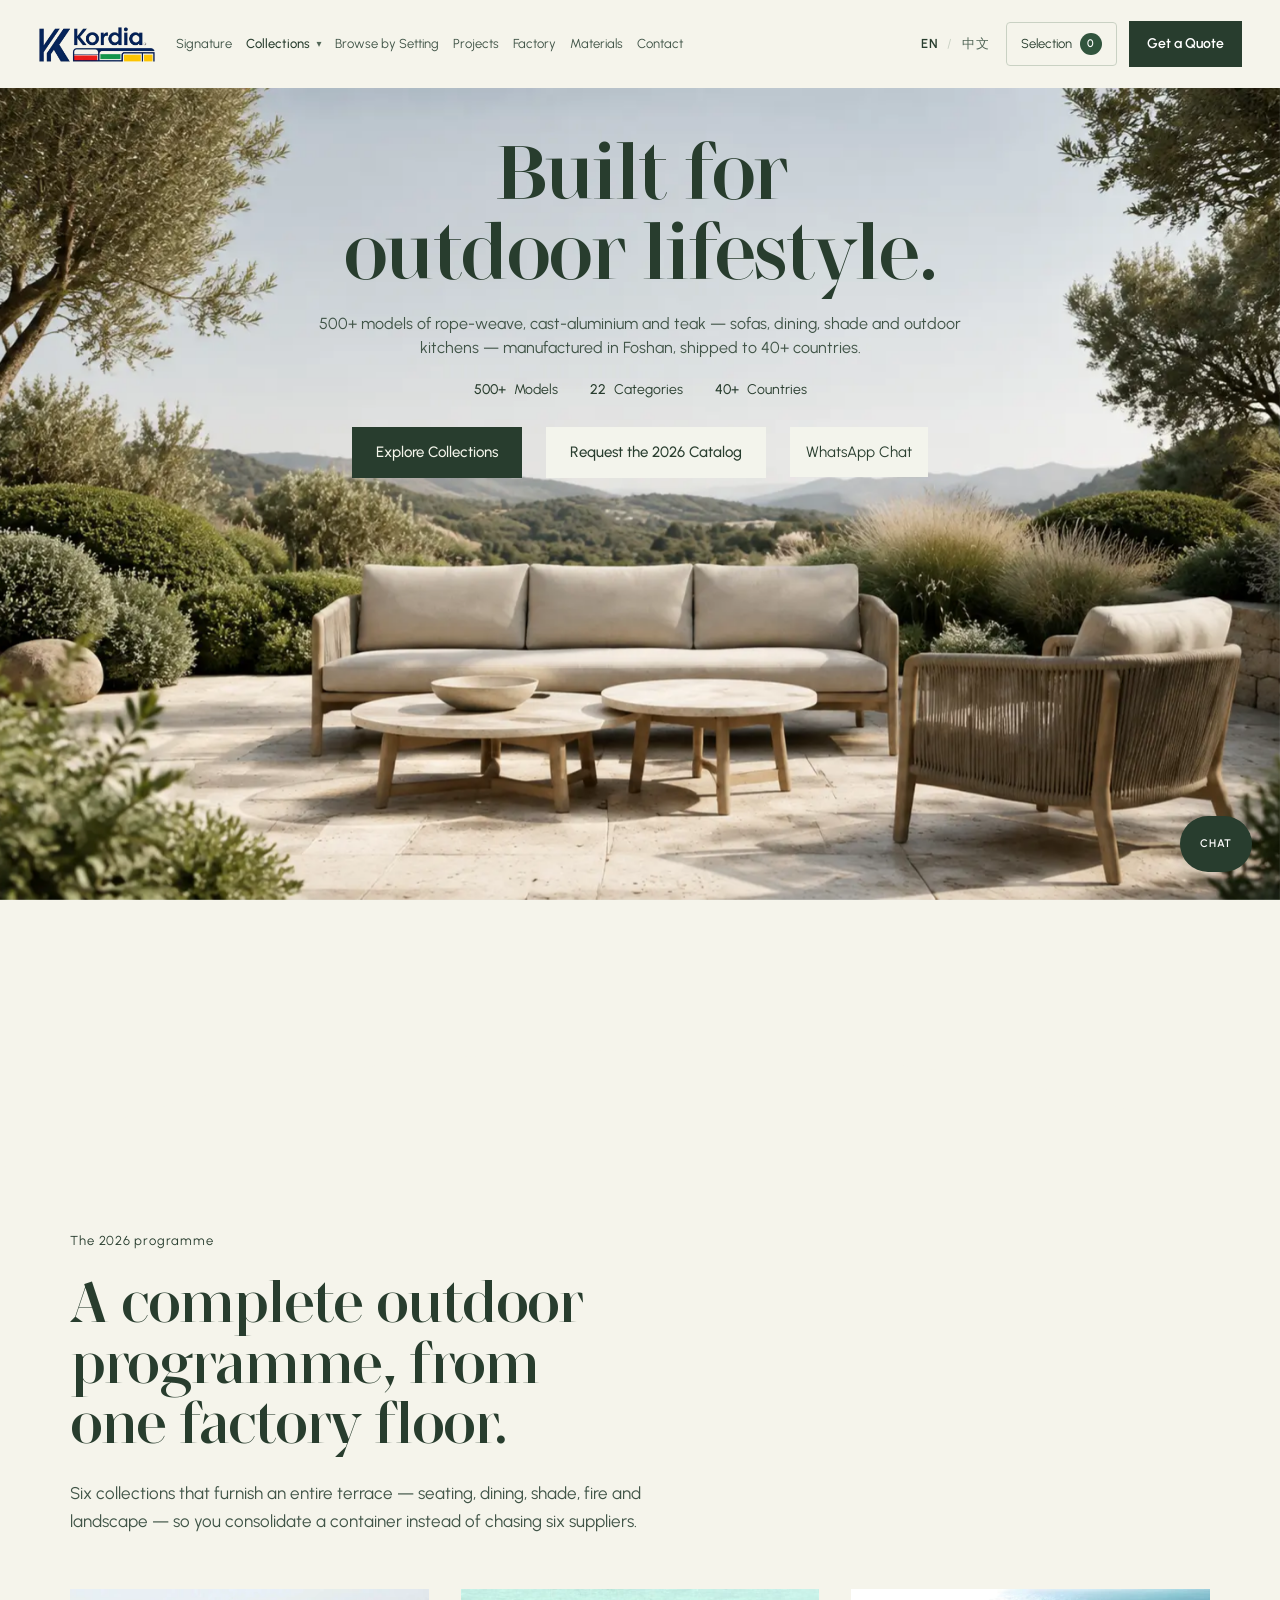
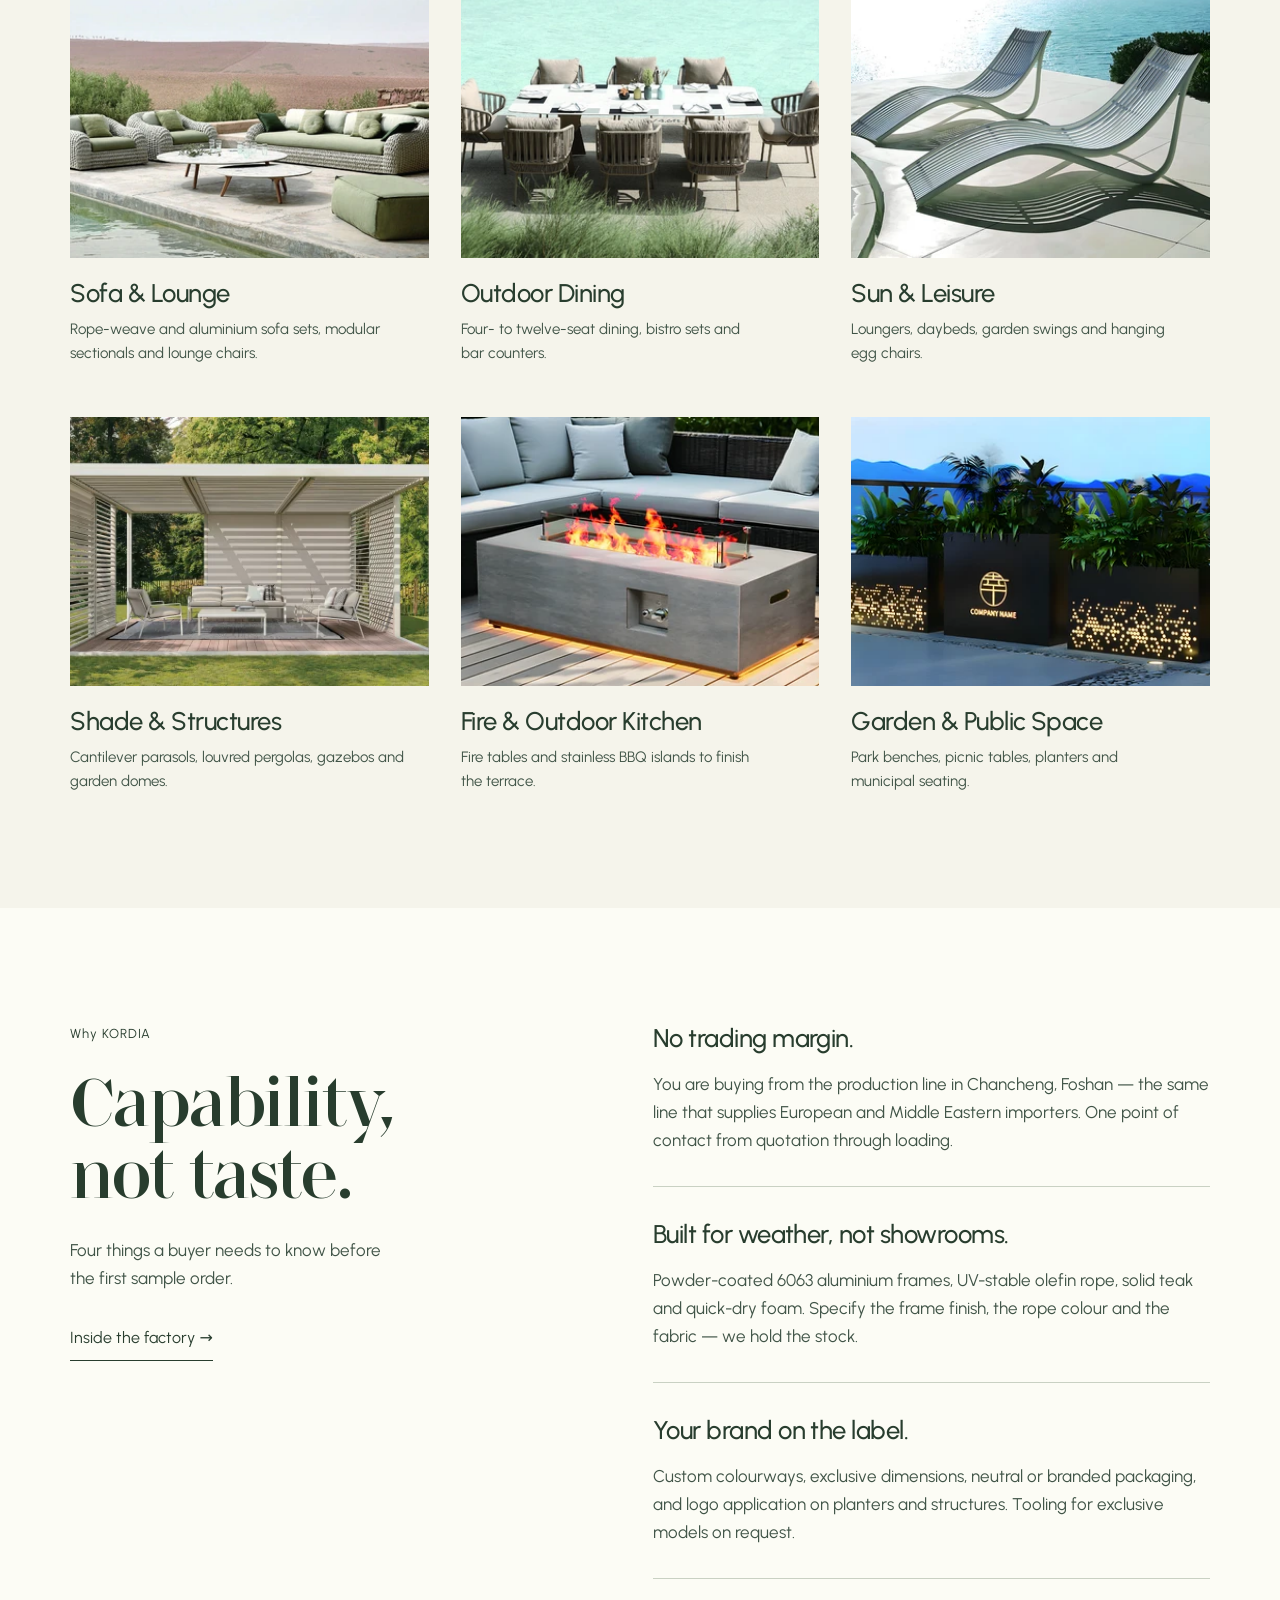
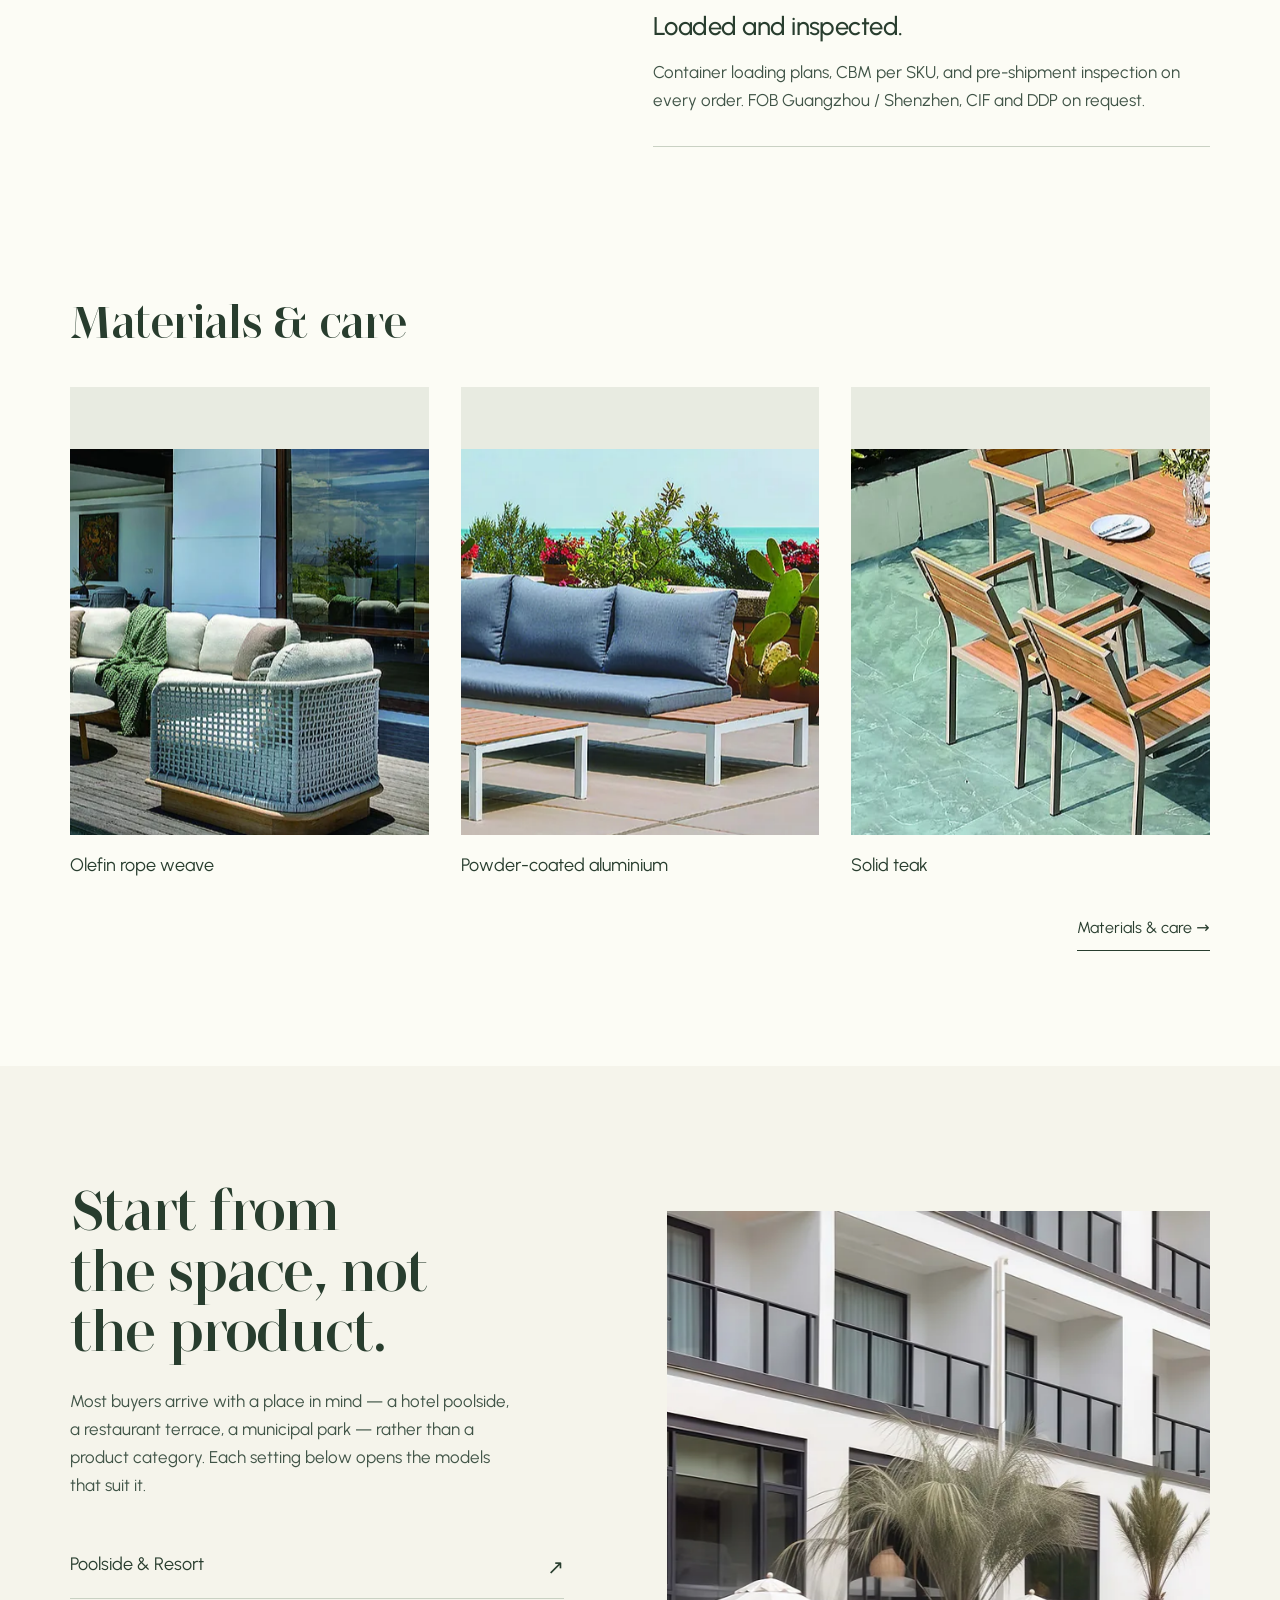
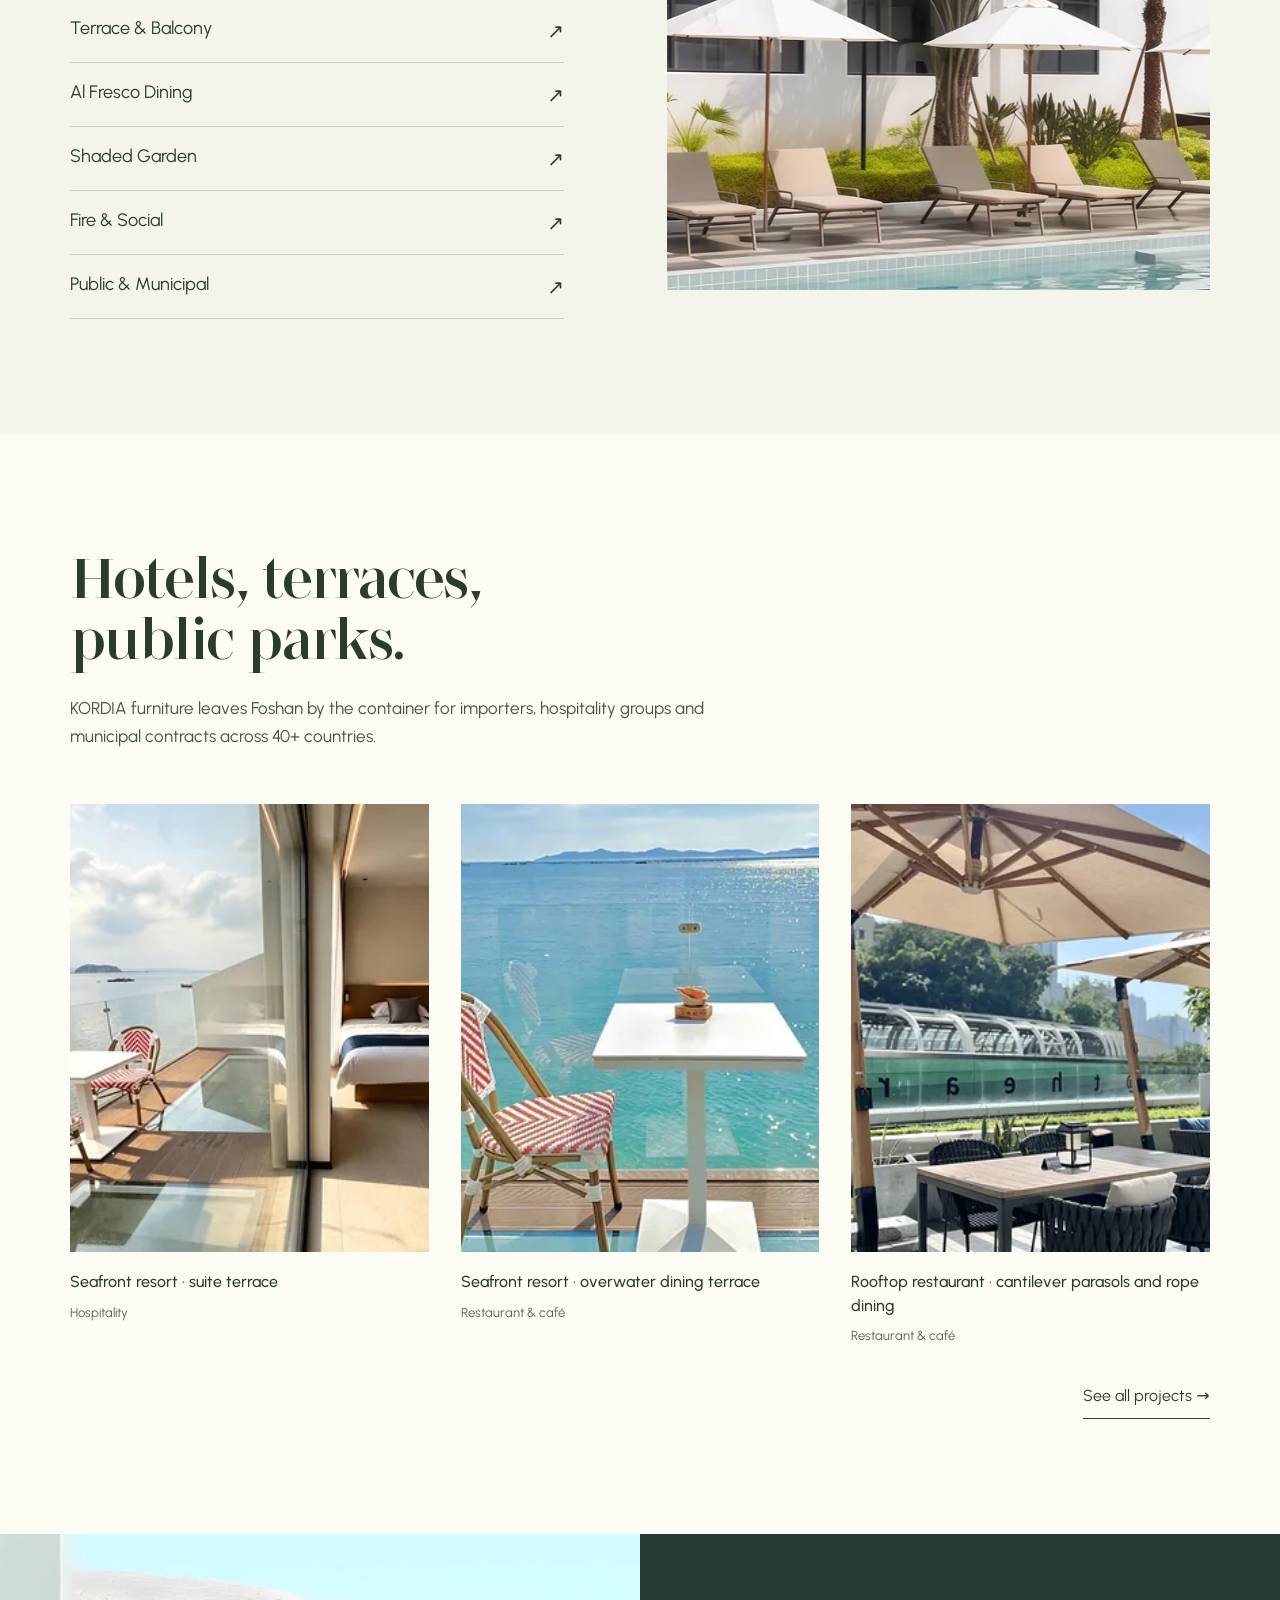
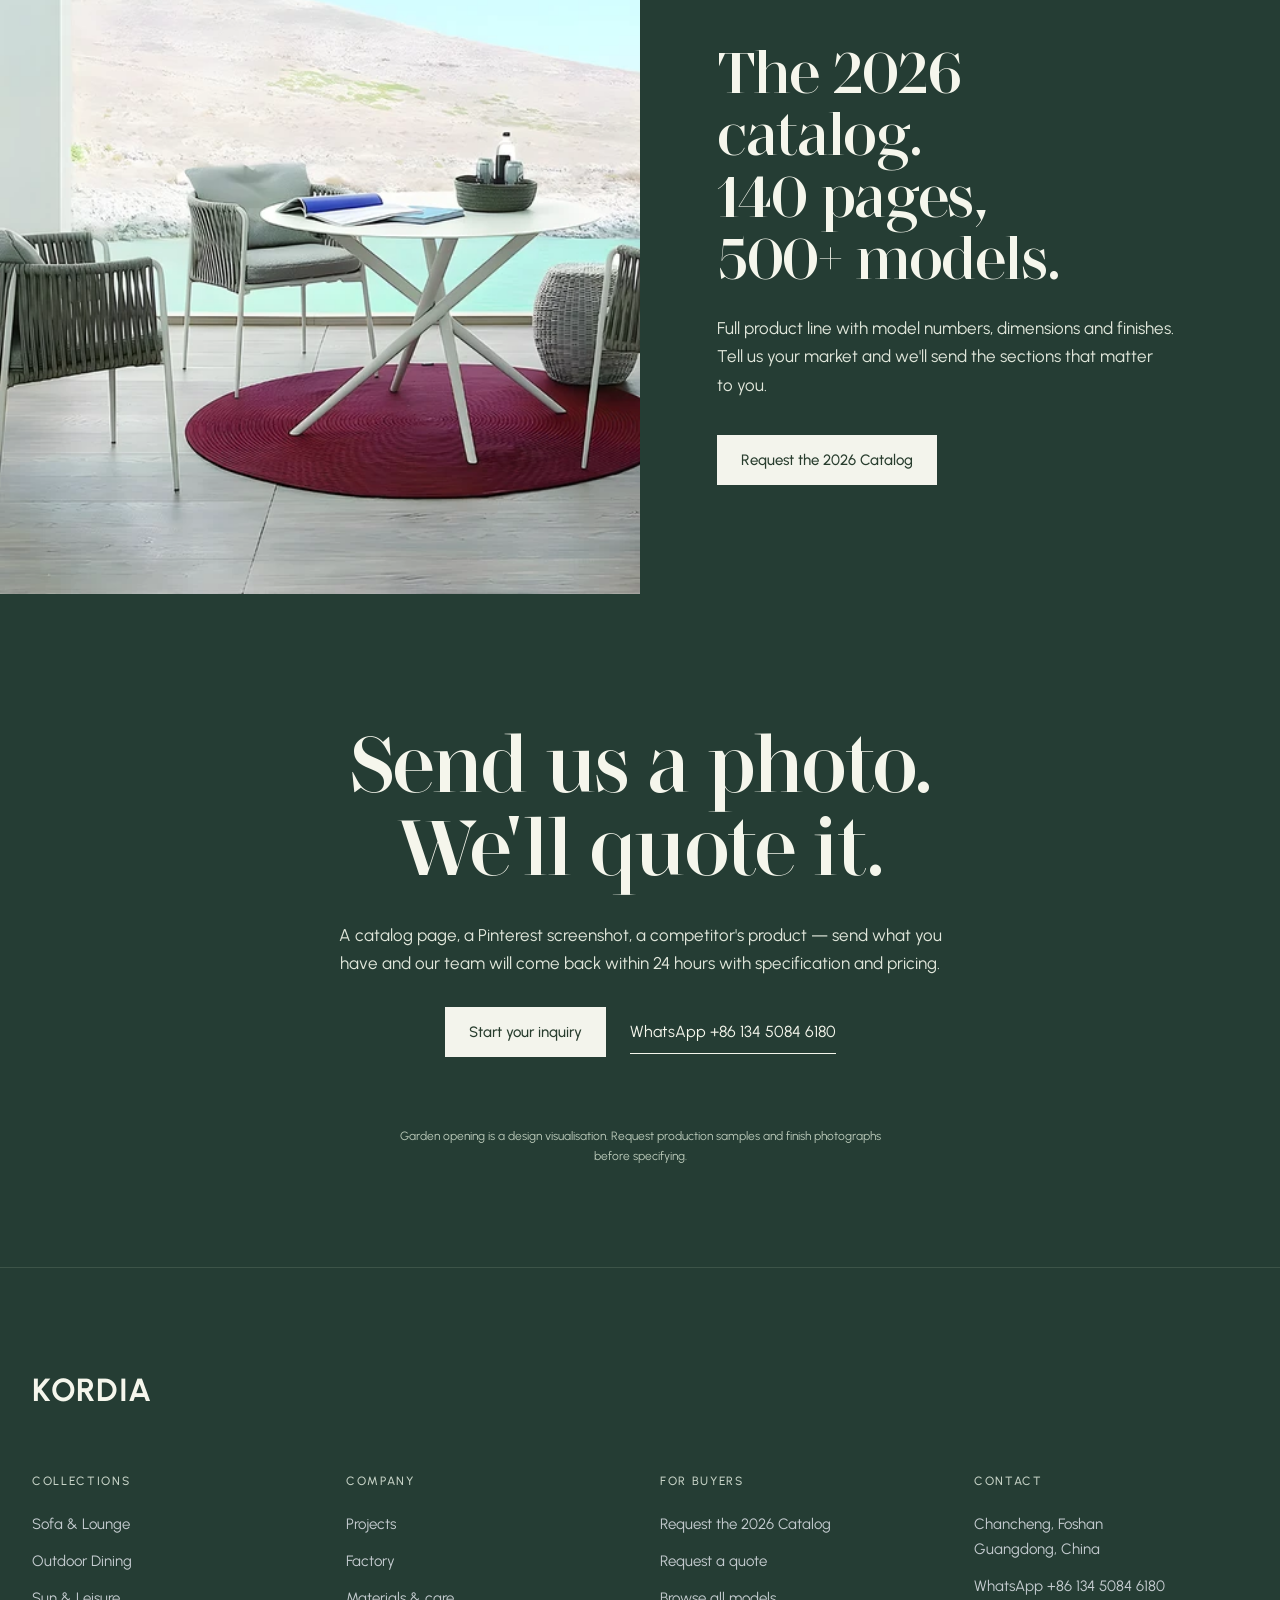
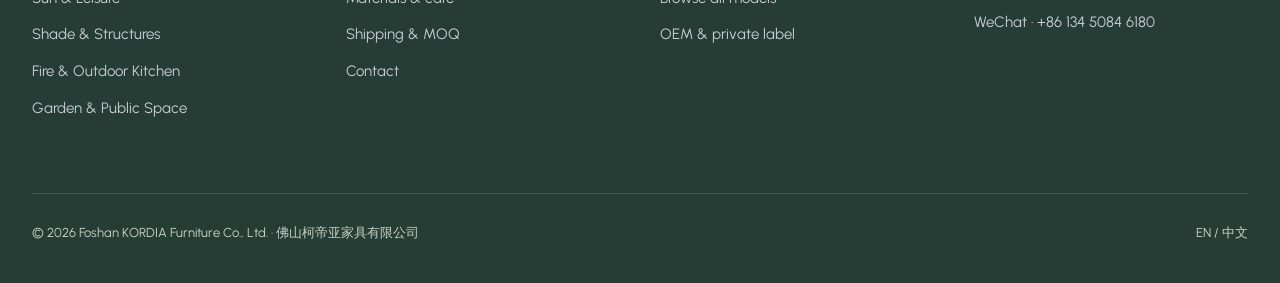
==== commit b3caa347: "Publish reviewed Garden source and poolside setting" ====
--- a/index.html
+++ b/index.html
@@ -3,7 +3,7 @@
 <head>
 <meta charset="utf-8">
 <meta name="viewport" content="width=device-width, initial-scale=1">
-<title>KORDIA | Life, better outside. Design demo</title>
+<title>KORDIA | Garden review</title>
 <meta name="description" content="Discover considered outdoor furniture for terraces, gardens and hospitality spaces. Explore KORDIA Signature, materials and collections in this independent design demo.">
 <meta name="theme-color" content="#172923">
 <meta name="robots" content="noindex, nofollow">
@@ -12,11 +12,10 @@
 <link rel="preload" as="font" type="font/woff2" crossorigin href="assets/fonts/stardom-400.woff2">
 
 <link rel="stylesheet" href="assets/styles.css?v=20260830-point-alignment">
-<link rel="stylesheet" href="assets/scrollcraft.css">
-<link rel="stylesheet" href="assets/demo.css">
+<link rel="stylesheet" href="assets/garden-review.css?v=20260905-garden">
 </head>
 <body>
-<noscript><style>#screen-home[hidden]{display:block!important}.kd-terrace-stage{position:relative!important;height:850px}.kd-object-label{opacity:1;transform:none}.kd-room-word{display:none}</style><p style="padding:20px 5%;margin:0;background:#e9ece7">Enable JavaScript to browse models and build a selection. You can also <a href="https://wa.me/8613450846180" target="_blank" rel="noopener">request the catalogue on WhatsApp</a>.</p></noscript>
+<noscript><style>#screen-home[hidden]{display:block!important}.kr-hero{height:auto;min-height:0}.kr-hero-stage{position:relative;top:0}.kr-curve{display:none}</style><p style="padding:20px 5%;margin:0;background:#e8ebe1">Enable JavaScript to browse models and build a selection. You can also <a href="https://wa.me/8613450846180" target="_blank" rel="noopener">request the catalogue on WhatsApp</a>.</p></noscript>
 
 <a class="skip-link" href="#main" data-i18n="skip">Skip to content</a>
 
@@ -88,64 +87,65 @@
 <main id="main" tabindex="-1">
 
 <!-- ============================ HOME ============================ -->
-<section class="screen" id="screen-home" hidden>
-  <section class="kd-hero" data-sc-act="flow" aria-labelledby="outdoor-title">
-    <div class="kd-hero-copy" data-sc-copy>
-      <p class="kd-kicker" data-en="KORDIA · Outdoor living" data-zh="KORDIA · 户外生活">KORDIA · Outdoor living</p>
-      <h1 id="outdoor-title"><span data-en="Life, better" data-zh="美好生活">Life, better</span><br><em data-en="outside." data-zh="自在户外。">outside.</em></h1>
-      <p class="kd-hero-lede" data-en="Considered furniture for open-air spaces. Made in Foshan, for wherever life takes you." data-zh="为开放空间而设计的户外家具。佛山制造，让生活自在延伸。">Considered furniture for open-air spaces. Made in Foshan, for wherever life takes you.</p>
-      <a class="kd-button kd-button-light" href="#/collections"><span data-en="Explore collections" data-zh="探索系列">Explore collections</span><span aria-hidden="true">↗</span></a>
-    </div>
-    <div class="kd-hero-world" aria-hidden="true">
-      <div class="kd-hero-photo"><img src="assets/images/hero/hero-sig-1-1600.webp" width="1600" height="1373" fetchpriority="high" alt=""></div>
-      <div class="kd-hero-outline"></div>
-      <div class="kd-hero-inset"><img src="assets/images/material/rope-weave-440.webp" width="440" height="587" alt=""></div>
-    </div>
-    <div class="kd-hero-label"><span data-en="The Signature collection" data-zh="Signature 原创系列">The Signature collection</span><a href="#/signature" aria-label="Discover Signature">↗</a></div>
-  </section>
-
-  <section class="kd-intro" data-sc-act="flow">
-    <p class="kd-intro-line" data-sc-in data-en="A slower morning. A longer lunch." data-zh="清晨慢一点，午餐久一点。">A slower morning. A longer lunch.</p>
-    <h2 data-sc-in data-en="Make room for the moments in between." data-zh="为生活中的美好片刻，留一席之地。">Make room for the moments in between.</h2>
-    <p class="kd-intro-small" data-sc-in data-en="From a quiet balcony to a generous hotel terrace, bring the comfort of indoors into the open air." data-zh="从宁静阳台到开阔的酒店露台，让室内的舒适走向户外。">From a quiet balcony to a generous hotel terrace, bring the comfort of indoors into the open air.</p>
-  </section>
-
-  <section class="kd-terrace" id="terrace" data-sc-act="pin" data-sc-span="2.7" aria-labelledby="terrace-title">
-    <div class="kd-terrace-stage" data-sc-stage>
-      <div class="kd-room" data-sc-verify-state="opening">
-        <img class="kd-room-poster" src="assets/images/hero/hero-sig-1-1600.webp" width="1600" height="1373" alt="Kordia Signature rope and wood lounge arrangement in a sunlit courtyard" loading="lazy">
-        <div class="kd-room-layers" aria-hidden="true">
-          <img class="kd-room-back" src="assets/images/demo/courtyard-clean.webp" width="1353" height="1162" alt="" loading="lazy">
-          <div class="kd-room-word" data-en="Unwind." data-zh="自在。">Unwind.</div>
-          <img class="kd-room-front" src="assets/images/hero/hero-sig-1-1600.webp" width="1600" height="1373" alt="" loading="lazy">
-        </div>
-        <div class="kd-aperture kd-aperture-left"></div><div class="kd-aperture kd-aperture-right"></div>
-      </div>
-      <div class="kd-terrace-title" data-sc-copy><p class="kd-kicker" data-en="The Signature collection" data-zh="Signature 原创系列">The Signature collection</p><h2 id="terrace-title" data-en="An outdoor room. A world of your own." data-zh="一方户外空间，一个自在世界。">An outdoor room.<br>A world of your own.</h2></div>
-      <div class="kd-object-label" data-sc-copy><div><h3 data-en="Made to belong together." data-zh="为彼此而生。">Made to belong together.</h3><p data-en="Warm wood. Woven rope. A softer place to land." data-zh="温润木材，细腻绳编，舒适落座。">Warm wood. Woven rope. A softer place to land.</p></div><a class="kd-button" href="#/signature"><span data-en="Meet Signature" data-zh="探索 Signature">Meet Signature</span><span aria-hidden="true">↗</span></a></div>
-    </div>
-  </section>
-
-  <section class="kd-materials" data-sc-act="flow">
-    <div class="kd-material-copy"><h2 data-sc-in data-en="Beautiful, down to the detail." data-zh="美，源于每一处细节。">Beautiful, down to the detail.</h2><p data-sc-in data-en="The warmth of teak. The rhythm of handwoven rope. The clean line of an aluminium frame. Start with the materials that make a space feel right." data-zh="柚木的温润、绳编的韵律、铝框的简洁线条。从触手可及的材质开始，让空间恰到好处。">The warmth of teak. The rhythm of handwoven rope. The clean line of an aluminium frame. Start with the materials that make a space feel right.</p><a class="kd-text-link" href="#/materials"><span data-en="Materials & care" data-zh="材质与养护">Materials & care</span> ↗</a><div class="kd-material-index" aria-label="Materials"><button class="is-active" type="button" data-material="rope" aria-pressed="true" data-en="Rope" data-zh="绳编">Rope</button><button type="button" data-material="teak" aria-pressed="false" data-en="Teak" data-zh="柚木">Teak</button><button type="button" data-material="aluminium" aria-pressed="false" data-en="Aluminium" data-zh="铝材">Aluminium</button></div></div>
-    <figure class="kd-material-image"><img id="kd-material-img" src="assets/images/material/rope-weave-880.webp" width="880" height="1173" alt="Close detail of woven outdoor rope" loading="lazy"><figcaption id="kd-material-caption" data-en="Texture you can almost feel." data-zh="仿佛触手可及的质感。">Texture you can almost feel.</figcaption></figure>
-  </section>
-
-  <section class="kd-collections" data-sc-act="flow" aria-labelledby="collection-title">
-    <div class="kd-section-heading"><div><p class="kd-kicker" data-en="The outdoor collection" data-zh="户外家具系列">The outdoor collection</p><h2 id="collection-title" data-en="Find your kind of outside." data-zh="寻找属于你的户外生活。">Find your kind of outside.</h2></div><a class="kd-text-link" href="#/collections"><span data-en="View all collections" data-zh="查看全部系列">View all collections</span> ↗</a></div>
-    <div class="home-grid" id="home-collections" tabindex="0" role="region" aria-label="Furniture collections"></div>
-    <div class="kd-rail-controls"><span data-en="Lounge. Dine. Rest. Gather." data-zh="休憩、用餐、放松、相聚。">Lounge. Dine. Rest. Gather.</span><div><button type="button" data-rail="-1" aria-label="Previous collections">←</button><button type="button" data-rail="1" aria-label="Next collections">→</button></div></div>
-  </section>
-
-  <section class="kd-settings" data-sc-act="flow">
-    <div class="kd-settings-photo"><img src="assets/images/projects/proj-resort-pool-1600.webp" width="1600" height="1067" alt="Outdoor furniture beside a resort swimming pool" loading="lazy"></div>
-    <div class="kd-settings-copy"><h2 data-en="Every space has a story." data-zh="每个空间，都有自己的故事。">Every space has a story.</h2><p data-en="A poolside retreat. A rooftop gathering. A garden made for staying a little longer. Start with the place you have in mind." data-zh="泳池旁的休憩，屋顶上的相聚，令人流连的花园。从心中的空间出发。">A poolside retreat. A rooftop gathering. A garden made for staying a little longer. Start with the place you have in mind.</p><div id="home-settings" class="set-grid"></div><a class="kd-text-link" href="#/projects"><span data-en="Explore projects" data-zh="探索项目">Explore projects</span> ↗</a></div>
-  </section>
-
-  <section class="kd-close" data-sc-act="flow"><div><p class="kd-kicker" data-en="From our factory to your space" data-zh="从我们的工厂，到你的空间">From our factory to your space</p><h2 data-en="Let's take it outside." data-zh="让美好，走向户外。">Let's take it outside.</h2><p data-en="Tell us about your project. We'll help you find the pieces, materials and finishes to bring it together." data-zh="告诉我们你的项目需求，一起找到合适的家具、材质与饰面。">Tell us about your project. We'll help you find the pieces, materials and finishes to bring it together.</p><a class="kd-button kd-button-light" href="#/inquiry"><span data-en="Get a quote" data-zh="获取报价">Get a quote</span><span aria-hidden="true">↗</span></a><a class="kd-close-factory" href="#/factory"><span data-en="Inside the factory" data-zh="走进工厂">Inside the factory</span> ↗</a></div><p class="kd-render-note" data-en="Signature scenes are design visualisations. Ask us for production samples and finish photographs." data-zh="Signature 场景为设计效果图。欢迎索取实物样品与饰面照片。">Signature scenes are design visualisations. Ask us for production samples and finish photographs.</p><span class="kd-close-word" aria-hidden="true">KORDIA</span></section>
-</section>
-
-
+<section class="screen kr-home" id="screen-home" hidden>
+  <section class="kr-hero" aria-labelledby="garden-title">
+    <div class="kr-hero-stage">
+      <img class="kr-garden-photo" src="assets/images/demo/garden.webp" width="1672" height="941" fetchpriority="high" alt="Teak outdoor lounge furniture in the selected garden composition">
+      <div class="kr-hero-copy">
+        <h1 id="garden-title" data-i18n-html="heroTitle">Built for <em>outdoor lifestyle.</em></h1>
+        <p data-i18n="heroBody">500+ models of rope-weave, cast-aluminium and teak, sofas, dining, shade and outdoor kitchens, manufactured in Foshan, shipped to 40+ countries.</p>
+        <div class="kr-stats"><span><b>500+</b> <span data-i18n="statModels">Models</span></span><span><b id="stat-categories">22</b> <span data-i18n="statCategories">Categories</span></span><span><b>40+</b> <span data-i18n="statCountries">Countries</span></span></div>
+        <div class="kr-actions">
+          <button class="kr-button" type="button" data-go="collections" data-i18n="exploreCollections">Explore Collections</button>
+          <a class="kr-button kr-button-paper" href="https://wa.me/8613450846180" data-wa="catalogRequestMessage" target="_blank" rel="noopener" data-i18n="requestCatalog">Request the 2026 Catalog</a>
+          <a class="kr-hero-chat" href="https://wa.me/8613450846180" data-wa="heroChatMessage" target="_blank" rel="noopener" data-i18n="whatsappChat">WhatsApp Chat</a>
+        </div>
+      </div>
+    </div>
+  </section>
+  <section class="kr-programme kr-section" aria-labelledby="programme-title">
+    <div class="kr-curve" aria-hidden="true"></div>
+    <div class="kr-shell"><div class="kr-section-heading"><span class="kr-eyebrow" data-i18n="programmeKicker">The 2026 programme</span><h2 id="programme-title" data-i18n="programmeTitle">A complete outdoor programme, from one factory floor.</h2><p data-i18n="programmeBody">Six collections that furnish an entire terrace, seating, dining, shade, fire and landscape, so you consolidate a container instead of chasing six suppliers.</p></div><div class="kr-collections" id="home-collections"></div></div>
+  </section>
+  <section class="kr-why kr-section" aria-labelledby="why-title">
+    <div class="kr-shell kr-why-grid">
+      <div class="kr-why-heading"><span class="kr-eyebrow" data-i18n="whyKicker">Why KORDIA</span><h2 id="why-title" data-i18n="whyTitle">Capability, not taste.</h2><p data-i18n="whyBody">Four things a buyer needs to know before the first sample order.</p><button class="kr-link" type="button" data-go="factory" data-i18n="insideFactory">Inside the factory →</button></div>
+      <div class="kr-points">
+        <div><h3 data-i18n="point1Title">No trading margin.</h3><p data-i18n="point1Body">You are buying from the production line in Chancheng, Foshan, the same line that supplies European and Middle Eastern importers. One point of contact from quotation through loading.</p></div>
+        <div><h3 data-i18n="point2Title">Built for weather, not showrooms.</h3><p data-i18n-html="point2Body">Powder-coated 6063 aluminium frames, UV-stable olefin rope, solid teak and quick-dry foam. Specify the frame finish, the rope colour and the fabric, we hold the stock.</p></div>
+        <div><h3 data-i18n="point3Title">Your brand on the label.</h3><p data-i18n="point3Body">Custom colourways, exclusive dimensions, neutral or branded packaging, and logo application on planters and structures. Tooling for exclusive models on request.</p></div>
+        <div><h3 data-i18n="point4Title">Loaded and inspected.</h3><p data-i18n-html="point4Body">Container loading plans, CBM per SKU, and pre-shipment inspection on every order. FOB Guangzhou / Shenzhen, CIF and DDP on request.</p></div>
+      </div>
+    </div>
+    <div class="kr-shell kr-materials">
+      <h2 data-i18n="materialsCareShort">Materials &amp; care</h2>
+      <div class="kr-material-grid">
+        <figure><div class="kr-material-frame"><img src="assets/images/material/rope-weave-880.webp" srcset="assets/images/material/rope-weave-440.webp 440w, assets/images/material/rope-weave-880.webp 880w" sizes="(max-width:700px) 42vw, 30vw" width="880" height="1173" loading="lazy" alt="Olefin rope outdoor seating"></div><figcaption data-i18n="matRope">Olefin rope weave</figcaption></figure>
+        <figure><div class="kr-material-frame"><img src="assets/images/material/aluminium-880.webp" srcset="assets/images/material/aluminium-440.webp 440w, assets/images/material/aluminium-880.webp 880w" sizes="(max-width:700px) 42vw, 30vw" width="880" height="1173" loading="lazy" alt="Powder-coated aluminium outdoor lounge frame"></div><figcaption data-i18n="matAlu">Powder-coated aluminium</figcaption></figure>
+        <figure><div class="kr-material-frame"><img src="assets/images/material/teak-880.webp" srcset="assets/images/material/teak-440.webp 440w, assets/images/material/teak-880.webp 880w" sizes="(max-width:700px) 42vw, 30vw" width="880" height="1173" loading="lazy" alt="Solid teak outdoor dining furniture"></div><figcaption data-i18n="matTeak">Solid teak</figcaption></figure>
+      </div>
+      <div class="kr-end-link"><button class="kr-link" type="button" data-go="materials" data-i18n="materialsCare">Materials &amp; care →</button></div>
+    </div>
+  </section>
+  <section class="kr-settings kr-section" aria-labelledby="setting-title">
+    <div class="kr-shell kr-settings-grid">
+      <div class="kr-settings-copy"><h2 id="setting-title" data-i18n="setTitle">Start from the space, not the product.</h2><p data-i18n="setIntro">Most buyers arrive with a place in mind, a hotel poolside, a restaurant terrace, a municipal park, rather than a product category. Each setting below opens the models that suit it.</p><div class="set-grid" id="home-settings"></div></div>
+      <figure class="kr-pool-frame"><img src="assets/images/projects/proj-resort-pool-1600.webp" srcset="assets/images/projects/proj-resort-pool-960.webp 960w, assets/images/projects/proj-resort-pool-1600.webp 1600w, assets/images/projects/proj-resort-pool-2200.webp 2200w" sizes="(max-width:900px) 100vw, 50vw" width="1600" height="900" loading="lazy" alt="Sun loungers and parasols arranged along the resort poolside"></figure>
+    </div>
+  </section>
+  <section class="kr-projects kr-section" id="home-projects" aria-labelledby="project-title">
+    <div class="kr-shell"><div class="kr-section-heading"><h2 id="project-title" data-i18n="projTitle">Hotels, terraces, public parks.</h2><p data-i18n="projBody">KORDIA furniture leaves Foshan by the container for importers, hospitality groups and municipal contracts across 40+ countries.</p></div><div class="kr-project-grid" id="home-projects-grid"></div><div class="kr-end-link"><button class="kr-link" type="button" data-go="projects" data-i18n="seeAllProjects">See all projects →</button></div></div>
+  </section>
+  <section class="kr-catalog" aria-labelledby="catalog-title">
+    <div class="kr-catalog-frame"><img id="catalog-band-img" src="assets/images/catalog/catalog-061-01-800.webp" width="800" height="520" loading="lazy" alt="Outdoor dining furniture from the Kordia catalogue"></div>
+    <div class="kr-catalog-copy"><h2 id="catalog-title" data-i18n="catalogBandTitle">The 2026 catalog. 140 pages, 500+ models.</h2><p data-i18n="catalogBandBody">Full product line with model numbers, dimensions and finishes. Tell us your market and we'll send the sections that matter to you.</p><a class="kr-button kr-button-paper" href="https://wa.me/8613450846180" data-wa="catalogRequestMessage" target="_blank" rel="noopener" data-i18n="requestCatalog">Request the 2026 Catalog</a></div>
+  </section>
+  <section class="kr-inquiry kr-section" aria-labelledby="photo-title">
+    <div class="kr-shell"><h2 id="photo-title" data-i18n-html="photoQuoteTitle">Send us a photo. <em>We'll quote it.</em></h2><p data-i18n="photoQuoteBody">A catalog page, a Pinterest screenshot, a competitor's product, send what you have and our team will come back within 24 hours with specification and pricing.</p><div class="kr-actions"><button class="kr-button kr-button-paper" type="button" data-go="inquiry" data-i18n="startInquiry">Start your inquiry</button><a class="kr-link" href="https://wa.me/8613450846180" data-wa="heroChatMessage" target="_blank" rel="noopener">WhatsApp +86 134 5084 6180</a></div><p class="kr-study-note" data-en="Garden opening is a design visualisation. Request production samples and finish photographs before specifying." data-zh="花园首屏为设计效果图。选型前请索取实物样品与饰面照片。">Garden opening is a design visualisation. Request production samples and finish photographs before specifying.</p></div>
+  </section>
+</section>
+
+
 <!-- ======================= COLLECTIONS INDEX ======================= -->
 <section class="screen" id="screen-collections" hidden>
   <div style="background:var(--cream);padding:64px 0 140px">
@@ -757,8 +757,7 @@
 <div id="cursor-ring" aria-hidden="true"></div>
 
 <script src="assets/catalog-data.js?v=20260822-type"></script>
-<script src="assets/app.js?v=20260830-more-muted"></script>
-<script src="assets/scrollcraft.js"></script>
-<script src="assets/demo.js"></script>
+<script src="assets/app.js?v=20260905-garden"></script>
+<script src="assets/garden-review.js?v=20260905-garden"></script>
 </body>
 </html>
--- a/assets/garden-review.css
+++ b/assets/garden-review.css
@@ -0,0 +1,22 @@
+/* Garden review. The existing catalogue, routes and brand assets stay connected. */
+.brand img{height:auto}
+:root{--cream:#f5f4eb;--paper:#fcfcf5;--sand:#e8ebe1;--sand-2:#eef0e7;--sand-3:#dce3d8;--line:#c9d1c3;--navy:#253d34;--navy-2:#2c473b;--ink:#283d2e;--body:#405447;--muted:#536758;--red:#31543d;--red-dark:#233d2b;--light:#f5f6ec;--kr-gutter:clamp(24px,5.5vw,100px);--kr-header:88px}
+html{scroll-behavior:auto}body{background:var(--cream)}button,a{touch-action:manipulation}a:focus-visible,button:focus-visible,[tabindex]:focus-visible{outline:3px solid #a84922;outline-offset:5px}
+#intro,#cursor,#cursor-ring{display:none!important}.site-header{background:#f5f4ebf5;border:0;backdrop-filter:blur(10px)}.header-inner{height:var(--kr-header);min-height:var(--kr-header);max-width:none;padding:0 3.5%;gap:28px}.brand img{width:132px}.main-nav{gap:20px}.main-nav button{font-size:14px;white-space:nowrap}.header-actions{gap:18px}.header-actions .btn{background:var(--ink);border-color:var(--ink);text-transform:none;letter-spacing:0;font-size:14px;padding:11px 18px}.lang-toggle,.selection-btn{font-size:13px}.btn{border-radius:0}.chat-fab{background:var(--ink);border-color:var(--ink);box-shadow:0 4px 18px #17292322}.footer-cols .head{color:#c6d2c6;font-size:12px}.footer-bottom button{color:#c6d2c6}.footer-bottom{color:#c6d2c6}.site-footer{border-top:1px solid #6c807055}
+.kr-home{font-synthesis:none;color:var(--ink)}.kr-home h1,.kr-home h2{font-family:Stardom,Georgia,serif;font-weight:400;line-height:1.05;letter-spacing:-.035em;text-wrap:balance}.kr-home h2{font-size:clamp(40px,4.5vw,72px)}.kr-home h3{font-size:clamp(20px,2vw,28px);font-weight:500;line-height:1.2;letter-spacing:-.02em}.kr-home p{font-size:17px;line-height:1.65;max-width:64ch;text-wrap:pretty;margin:24px 0;color:var(--body)}.kr-home em{font-style:normal;display:block}.kr-shell{max-width:1600px;margin:auto;padding:0 var(--kr-gutter)}.kr-section{padding:clamp(76px,9vw,140px) 0}.kr-eyebrow{display:block;font-size:13px;letter-spacing:.06em;margin-bottom:22px}.kr-section-heading{max-width:1000px;margin-bottom:54px}.kr-section-heading h2{max-width:22ch}.kr-section-heading p{max-width:65ch}.kr-button{display:inline-flex;align-items:center;justify-content:center;min-height:50px;padding:14px 23px;border:1px solid var(--ink);border-radius:0;background:var(--ink);color:var(--light);font-size:15px;line-height:1.35;font-weight:500;cursor:pointer;text-decoration:none;transition:background .18s ease-out}.kr-button:hover{color:white;background:#365840}.kr-button-paper{color:var(--ink);background:#f3f4ec;border-color:#f3f4ec}.kr-button-paper:hover{background:#fff;color:var(--ink)}.kr-button:active{transform:translateY(1px)}.kr-actions{display:flex;align-items:center;justify-content:center;flex-wrap:wrap;gap:16px 24px}.kr-link{display:inline-block;min-height:44px;padding:9px 0;border:0;border-bottom:1px solid currentColor;border-radius:0;background:transparent;color:inherit;font-size:16px;line-height:1.6;cursor:pointer}.kr-link:hover{color:var(--red-dark)}.kr-end-link{display:flex;justify-content:flex-end;margin-top:28px}
+.kr-hero{height:calc(130svh - var(--kr-header));min-height:840px;position:relative}.kr-hero-stage{position:sticky;top:var(--kr-header);height:calc(100svh - var(--kr-header));min-height:650px;overflow:hidden;isolation:isolate;background:#dbe0de}.kr-garden-photo{position:absolute;inset:0;width:100%;height:100%;max-width:none;object-fit:cover;object-position:50% 61%;transform-origin:50% 78%;will-change:transform}.kr-hero-copy{position:relative;z-index:1;margin:auto;padding:clamp(36px,5vh,64px) 24px 0;text-align:center;max-width:950px;will-change:transform}.kr-hero h1{font-size:clamp(58px,6.1vw,104px);line-height:1.02}.kr-hero-copy p{font-size:16px;line-height:1.5;margin:20px auto 18px;max-width:70ch}.kr-stats{display:flex;justify-content:center;gap:32px;font-size:14px;margin:18px 0 26px}.kr-stats b{font-weight:500;margin-right:5px}.kr-hero-chat{padding:12px 16px;background:#f3f4ec;color:var(--ink);font-size:15px;min-height:50px;display:flex;align-items:center}.kr-hero-chat:hover{color:var(--ink);background:#fff}
+.kr-programme{position:relative;z-index:2;background:var(--cream);padding-top:60px}.kr-curve{position:absolute;left:0;right:0;top:-120px;height:121px;overflow:hidden;pointer-events:none;transform-origin:50% 100%;will-change:transform}.kr-curve:before{content:"";position:absolute;inset:0 -8% -120px;background:var(--cream);border-radius:50% 50% 0 0/100% 100% 0 0}.kr-collections{display:grid;grid-template-columns:repeat(3,minmax(0,1fr));gap:52px 32px}.kr-collections .coll-card{grid-column:auto;min-width:0;align-self:start}.kr-collections .frame{aspect-ratio:4/3}.kr-collections .coll-card h3{margin:20px 0 10px}.kr-collections .coll-card p{font-size:15px;line-height:1.55;margin:0;color:var(--body)}.kr-collections .count{display:none}.kr-collections .coll-card-wide-foot{display:block}.kr-collections .coll-card-wide-foot>span{display:block}
+.kr-why{background:var(--paper)}.kr-why-grid{display:grid;grid-template-columns:1fr 1.25fr;gap:12%}.kr-why-heading{position:sticky;top:calc(var(--kr-header) + 64px);align-self:start}.kr-why-heading h2{max-width:10ch;font-size:clamp(48px,5.4vw,86px)}.kr-why-heading p{max-width:32ch}.kr-points>div{border-bottom:1px solid var(--line);padding:0 0 32px;margin-bottom:32px}.kr-points>div:last-child{margin:0}.kr-points p{font-size:17px;margin:16px 0 0}.kr-materials{margin-top:clamp(90px,12vw,180px)}.kr-materials h2{font-size:clamp(38px,3.5vw,58px);margin-bottom:40px}.kr-material-grid{display:grid;grid-template-columns:repeat(3,minmax(0,1fr));gap:32px}.kr-material-grid figure{margin:0;min-width:0}.kr-material-frame{aspect-ratio:4/5;overflow:hidden;background:var(--sand)}.kr-material-frame img{width:100%;height:100%;object-fit:cover;will-change:transform}.kr-material-grid figcaption{font-size:18px;line-height:1.4;padding-top:18px}
+.kr-settings-grid{display:grid;grid-template-columns:1fr 1.1fr;gap:9%;align-items:center}.kr-settings-copy h2{max-width:13ch}.kr-settings-copy p{max-width:45ch}.kr-settings .set-grid{display:block;margin-top:36px}.kr-settings .set-card{background:transparent;border:0;border-bottom:1px solid var(--line);border-radius:0;min-height:58px;width:100%;padding:0;opacity:1;transform:none;text-align:left;aspect-ratio:auto}.kr-settings .set-card img,.kr-settings .set-card-count{display:none}.kr-settings .set-card:after{content:"↗";position:absolute;inset:16px 0 auto auto;background:none;font-size:20px;color:var(--ink)}.kr-settings .set-card-body{position:static;display:block;padding:16px 30px 16px 0;background:none}.kr-settings .set-card-name{font-size:18px;line-height:1.5;font-weight:400;color:var(--ink)}.kr-settings .set-card:hover .set-card-name{color:var(--red-dark)}.kr-pool-frame{margin:0;overflow:hidden;aspect-ratio:4/5;background:var(--sand)}.kr-pool-frame img{width:100%;height:112%;max-width:none;object-fit:cover;object-position:55% 65%;will-change:transform}
+.kr-projects{background:var(--paper)}.kr-projects .kr-section-heading h2{max-width:14ch}.kr-project-grid{display:grid;grid-template-columns:repeat(3,minmax(0,1fr));gap:32px}.kr-project-grid article{min-width:0;opacity:1;transform:none}.kr-project-grid .frame{aspect-ratio:4/5;overflow:hidden}.kr-project-grid img{width:100%;height:100%;object-fit:cover}.kr-project-grid .cap{font-size:16px;line-height:1.45;margin-top:18px;color:var(--ink)}.kr-project-grid .sub{font-size:13px;color:var(--muted);margin-top:8px}
+.kr-catalog{display:grid;grid-template-columns:1fr 1fr;background:var(--navy);color:var(--light)}.kr-catalog-frame{overflow:hidden;min-height:660px}.kr-catalog-frame img{width:100%;height:100%;object-fit:cover;object-position:46% 50%}.kr-catalog-copy{padding:clamp(70px,8vw,130px) 12%;align-self:center}.kr-catalog h2{color:var(--light);font-size:clamp(40px,4.6vw,74px);max-width:12ch}.kr-catalog p{color:#e1e7db}.kr-catalog .kr-button{margin-top:12px}.kr-inquiry{background:var(--navy);color:var(--light);text-align:center;padding-top:130px;padding-bottom:100px}.kr-inquiry h2{font-size:clamp(52px,6.2vw,98px);color:inherit}.kr-inquiry p{margin:30px auto;color:#e1e7db;max-width:64ch}.kr-inquiry .kr-link:hover{color:white}.kr-inquiry .kr-study-note{font-size:12px;max-width:80ch;margin:70px auto 0;color:#bbcaba}.kr-home .reveal{opacity:1;transform:none;transition:none}
+html[lang^="zh"] .kr-home h1,html[lang^="zh"] .kr-home h2{font-family:var(--sans);font-weight:500;letter-spacing:0;line-height:1.2}html[lang^="zh"] .kr-hero-copy p{max-width:44em}
+.kr-project-grid article>button{display:block;aspect-ratio:4/5;overflow:hidden;width:100%;height:auto}
+@media(max-width:1280px){.header-inner{gap:20px;padding:0 3%}.main-nav{gap:14px}.main-nav button{font-size:13px}.header-actions{gap:12px}.brand img{width:118px}}
+@media(max-width:1180px){:root{--kr-header:76px}.main-nav{display:none}.menu-toggle{display:flex}.header-actions{margin-left:auto}.kr-hero h1{font-size:clamp(58px,7vw,80px)}}
+@media(max-width:900px){.kr-settings-grid{grid-template-columns:1fr;gap:44px}.kr-settings-copy h2{max-width:19ch}.kr-settings-copy p{max-width:60ch}.kr-pool-frame{aspect-ratio:16/10}.kr-settings .set-grid{display:grid;grid-template-columns:1fr 1fr;gap:0 32px}.kr-why-grid{gap:7%}.kr-project-grid{gap:20px}.kr-catalog-copy{padding:64px 9%}.kr-catalog-frame{min-height:560px}}
+@media(max-width:700px){:root{--kr-gutter:24px;--kr-header:72px}.kr-section{padding:76px 0}.kr-home h2{font-size:42px}.kr-home p{font-size:16px}.kr-section-heading{margin-bottom:36px}.kr-eyebrow{margin-bottom:18px}.kr-hero{height:calc(120svh - var(--kr-header));min-height:880px}.kr-hero-stage{min-height:720px;height:calc(100svh - var(--kr-header))}.kr-garden-photo{object-position:55% 63%}.kr-hero-copy{padding:38px 20px 0}.kr-hero h1{font-size:clamp(38px,8.8vw,60px);line-height:1.05}.kr-hero-copy p{font-size:14px;line-height:1.5;margin:18px auto;max-width:40ch}.kr-stats{font-size:12px;gap:24px;margin:20px 0}.kr-stats>span{display:flex;flex-direction:column;gap:4px}.kr-stats b{font-size:15px;margin:0}.kr-hero .kr-actions{gap:12px}.kr-hero .kr-button{font-size:13px;min-height:44px;padding:12px 15px}.kr-hero-chat{font-size:13px;min-height:44px;padding:10px 15px}.kr-programme{padding-top:38px}.kr-curve{top:-65px;height:66px}.kr-curve:before{bottom:-66px}.kr-collections{grid-template-columns:repeat(2,minmax(0,1fr));gap:34px 20px}.kr-collections .coll-card h3{font-size:20px;margin:15px 0 8px}.kr-collections .coll-card p{font-size:14px}.kr-why-grid{grid-template-columns:1fr;gap:52px}.kr-why-heading{position:static}.kr-why-heading h2{font-size:52px;max-width:12ch}.kr-points h3{font-size:23px}.kr-points p{font-size:16px}.kr-materials{margin-top:80px}.kr-materials h2{font-size:38px;margin-bottom:32px}.kr-material-grid{grid-template-columns:1fr;gap:24px}.kr-material-grid figure{display:grid;grid-template-columns:44% 1fr;align-items:center;gap:24px}.kr-material-frame{aspect-ratio:1}.kr-material-grid figcaption{padding:0;font-size:18px}.kr-settings .set-grid{gap:0 20px}.kr-settings .set-card-name{font-size:16px}.kr-project-grid{grid-template-columns:1fr;gap:32px}.kr-project-grid article{display:grid;grid-template-columns:44% 1fr;align-items:center;gap:8px 24px}.kr-project-grid .frame{grid-row:span 2;aspect-ratio:1}.kr-project-grid .cap{font-size:16px;margin:0;align-self:end}.kr-project-grid .sub{margin:0;align-self:start}.kr-catalog{grid-template-columns:1fr;padding:64px 24px;gap:36px}.kr-catalog-copy{padding:0;grid-row:1}.kr-catalog h2{font-size:46px;max-width:17ch}.kr-catalog-frame{min-height:0;aspect-ratio:16/10}.kr-inquiry h2{font-size:clamp(40px,10vw,68px)}.kr-inquiry .kr-actions{flex-direction:column;gap:16px}.kr-inquiry .kr-study-note{margin-top:54px}.site-footer{padding-top:60px}.footer-cols{gap:36px 24px}.footer-bottom{align-items:flex-start;gap:24px;flex-direction:column}.footer-contact a{overflow-wrap:anywhere}.header-inner{padding:0 20px}.header-actions>.btn{display:none}.brand img{width:108px}.selection-btn{gap:6px}.selection-btn:before{content:"♡";font-size:22px}.selection-btn .sel-count{display:inline-grid}.lang-toggle{font-size:12px}}
+@media(max-width:370px){:root{--kr-gutter:20px}.header-inner{padding:0 16px;gap:12px}.header-actions{gap:10px}.brand img{width:96px}.kr-home h2{font-size:36px}.kr-hero-copy{padding:34px 16px 0}.kr-collections{column-gap:16px}.kr-collections .coll-card h3{font-size:18px}.kr-stats{gap:18px}.kr-project-grid article{gap:8px 18px}.kr-project-grid .cap{font-size:14px}.kr-project-grid .sub{font-size:12px}.kr-settings .set-card-name{font-size:15px}.kr-catalog h2{font-size:40px}}
+@media(prefers-reduced-motion:reduce){.kr-hero{height:auto;min-height:0}.kr-hero-stage{position:relative;top:auto}.kr-garden-photo,.kr-hero-copy,.kr-curve,.kr-material-frame img,.kr-pool-frame img{transform:none!important;will-change:auto}.kr-material-frame img{clip-path:none!important}.kr-curve{display:none}.kr-programme{padding-top:76px}.kr-why-heading{position:static}.kr-home *{scroll-behavior:auto!important}.kr-home img{transition:none!important}}
+@media(max-width:700px){.kr-project-grid article>button{grid-row:span 2;aspect-ratio:1}}
+@media(max-width:370px){.header-actions{gap:6px}.lang-toggle{gap:4px;letter-spacing:0}.selection-btn{padding:0 6px}}
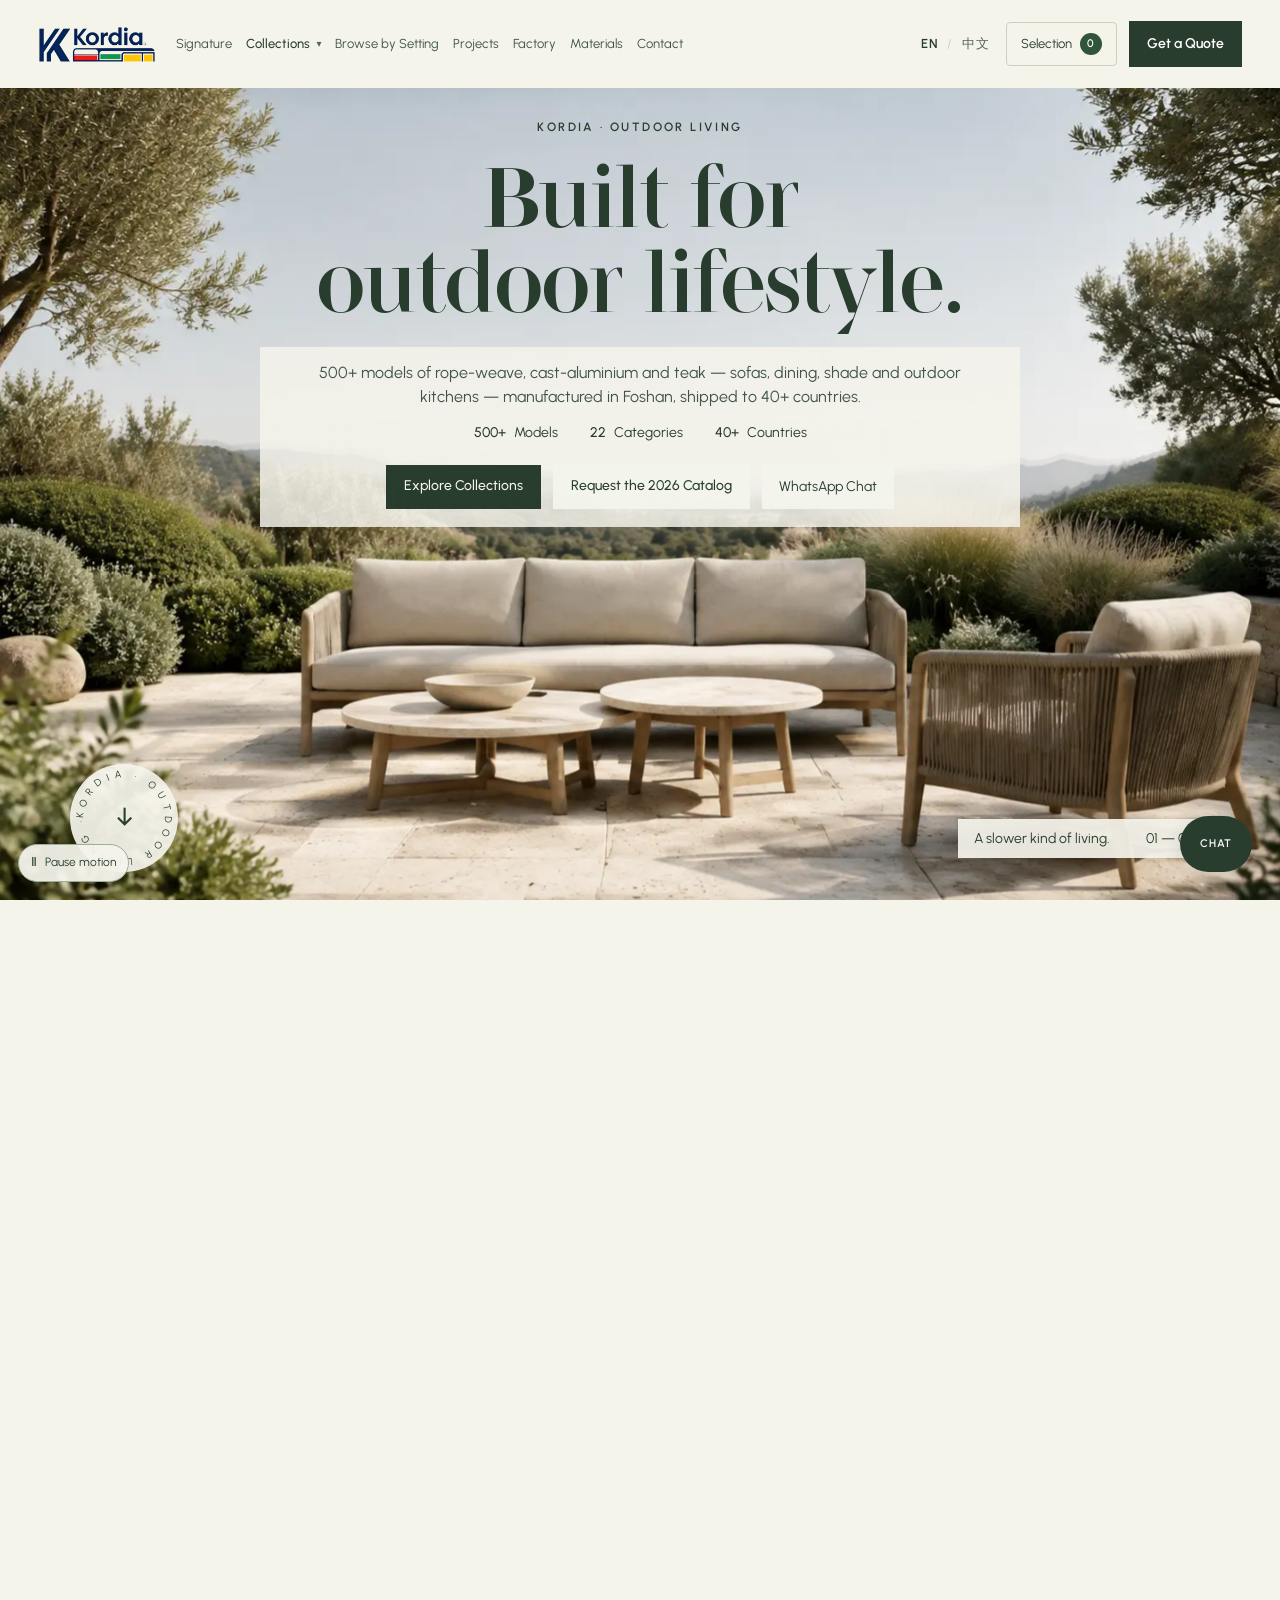
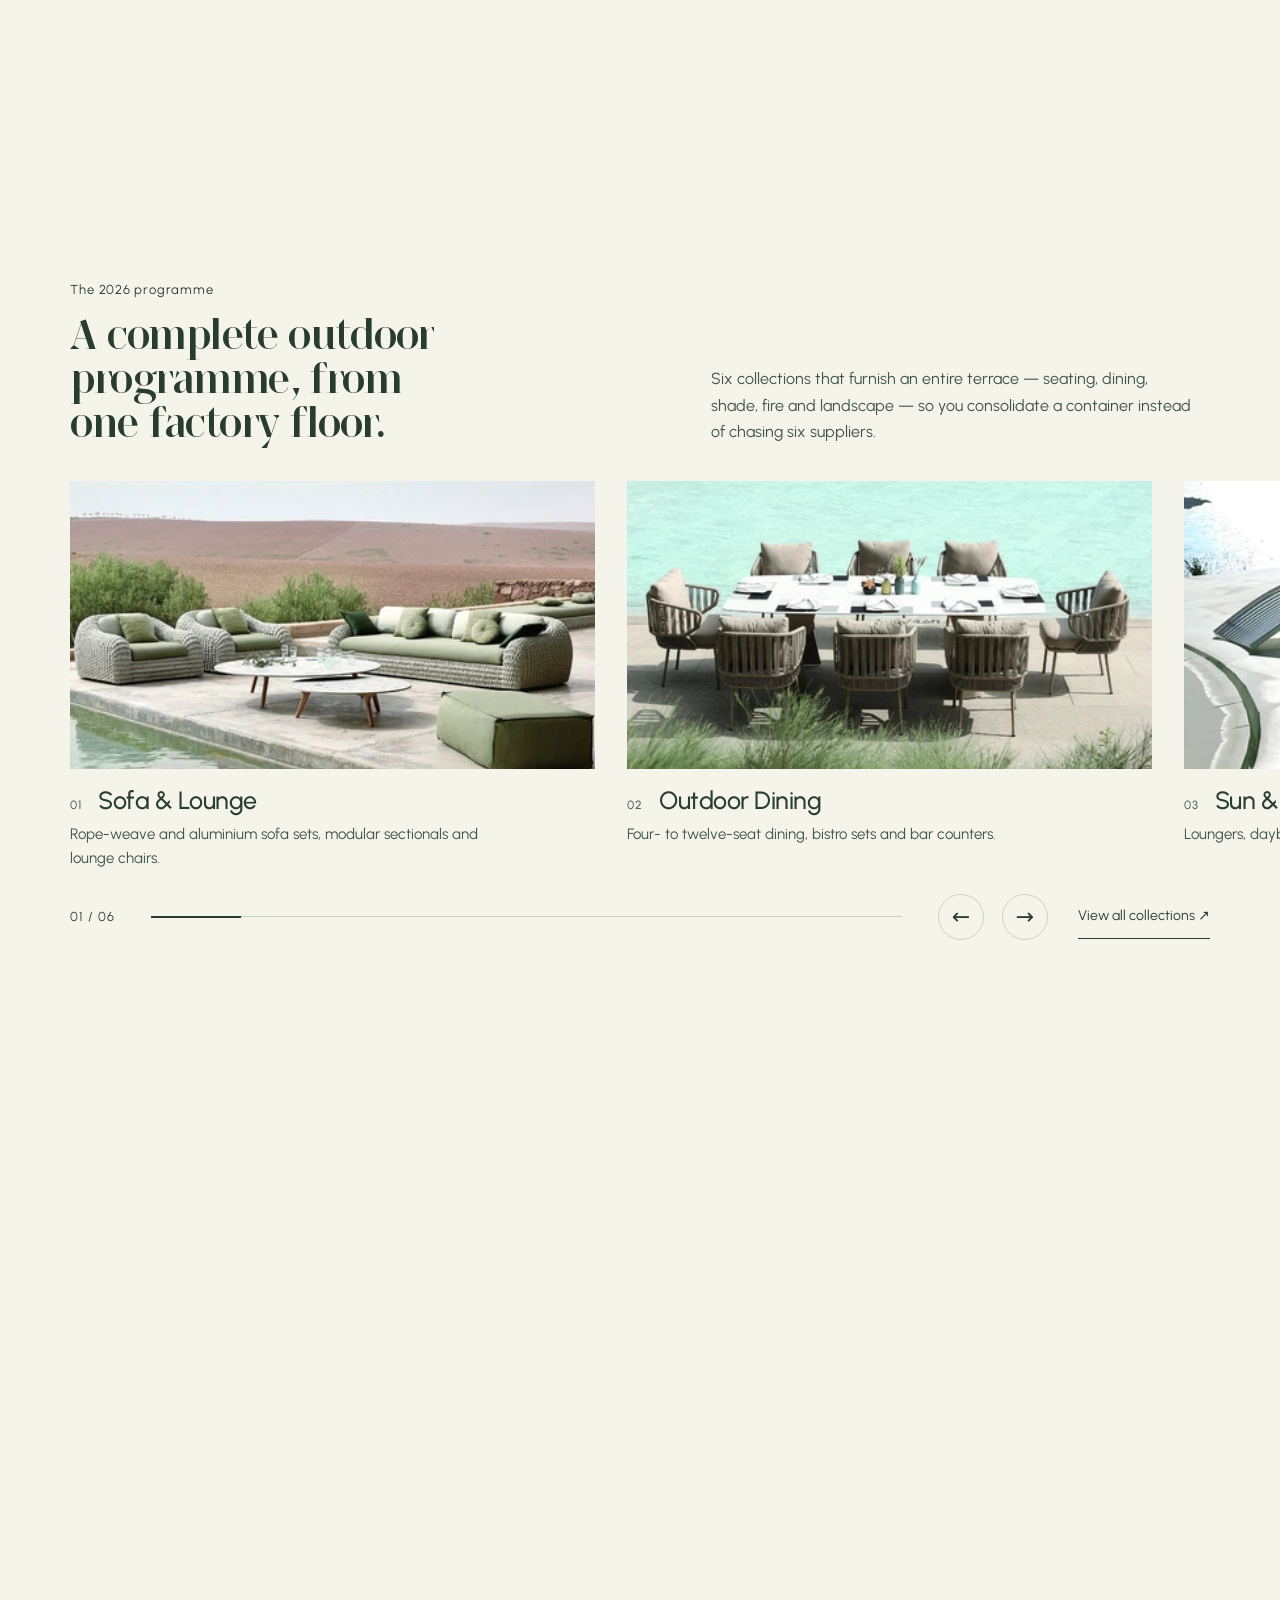
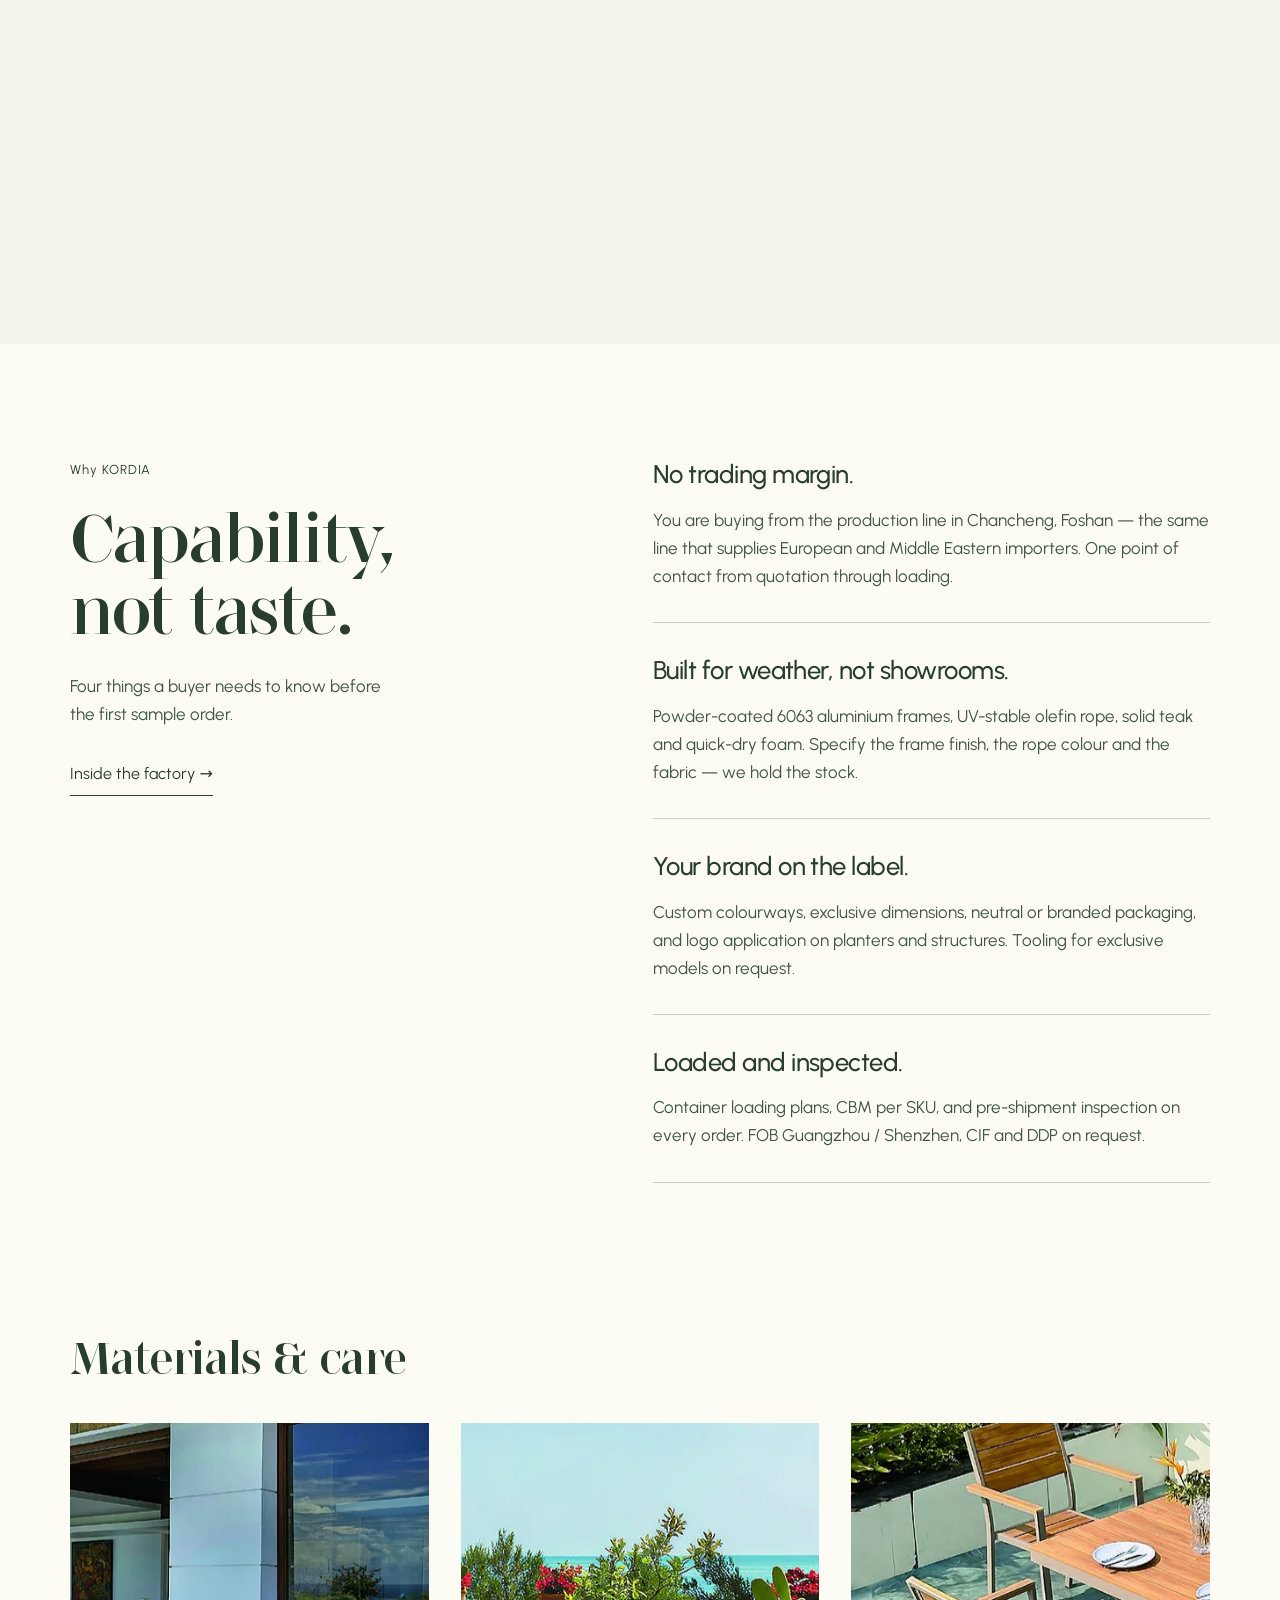
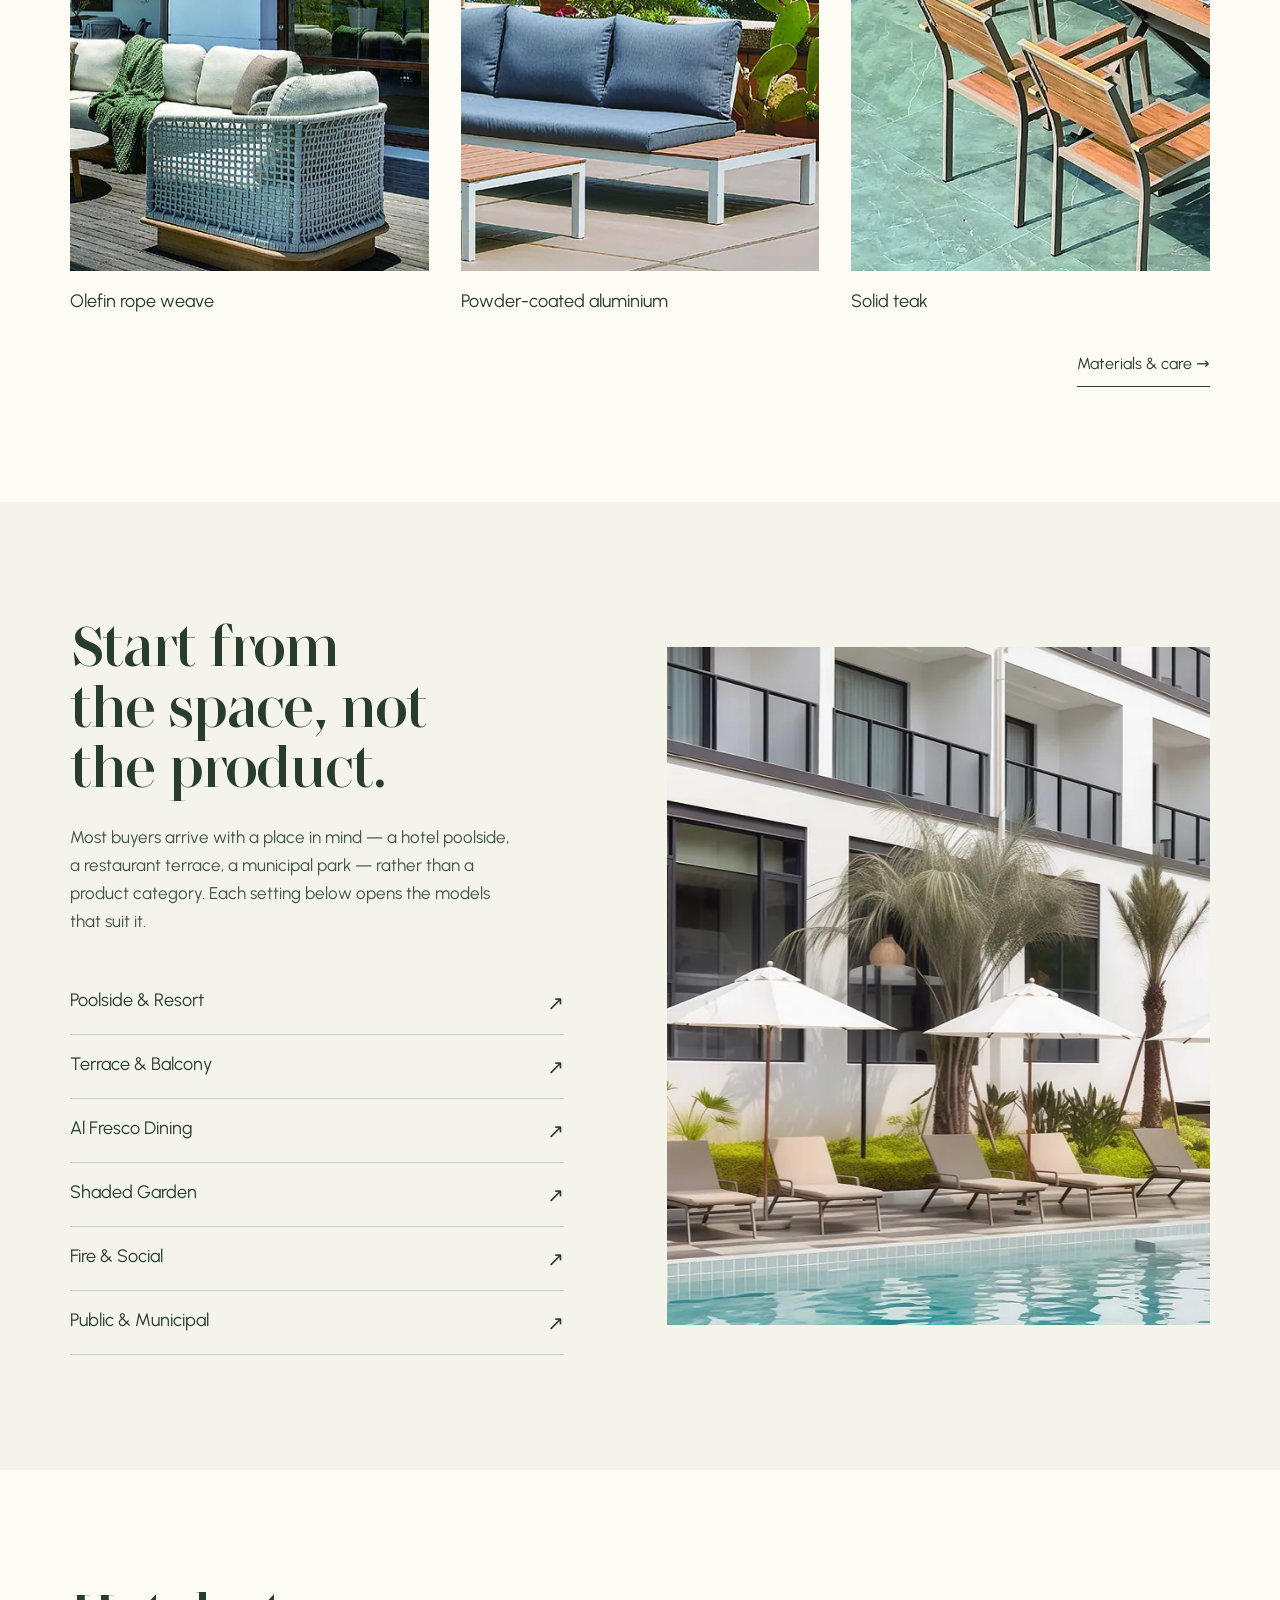
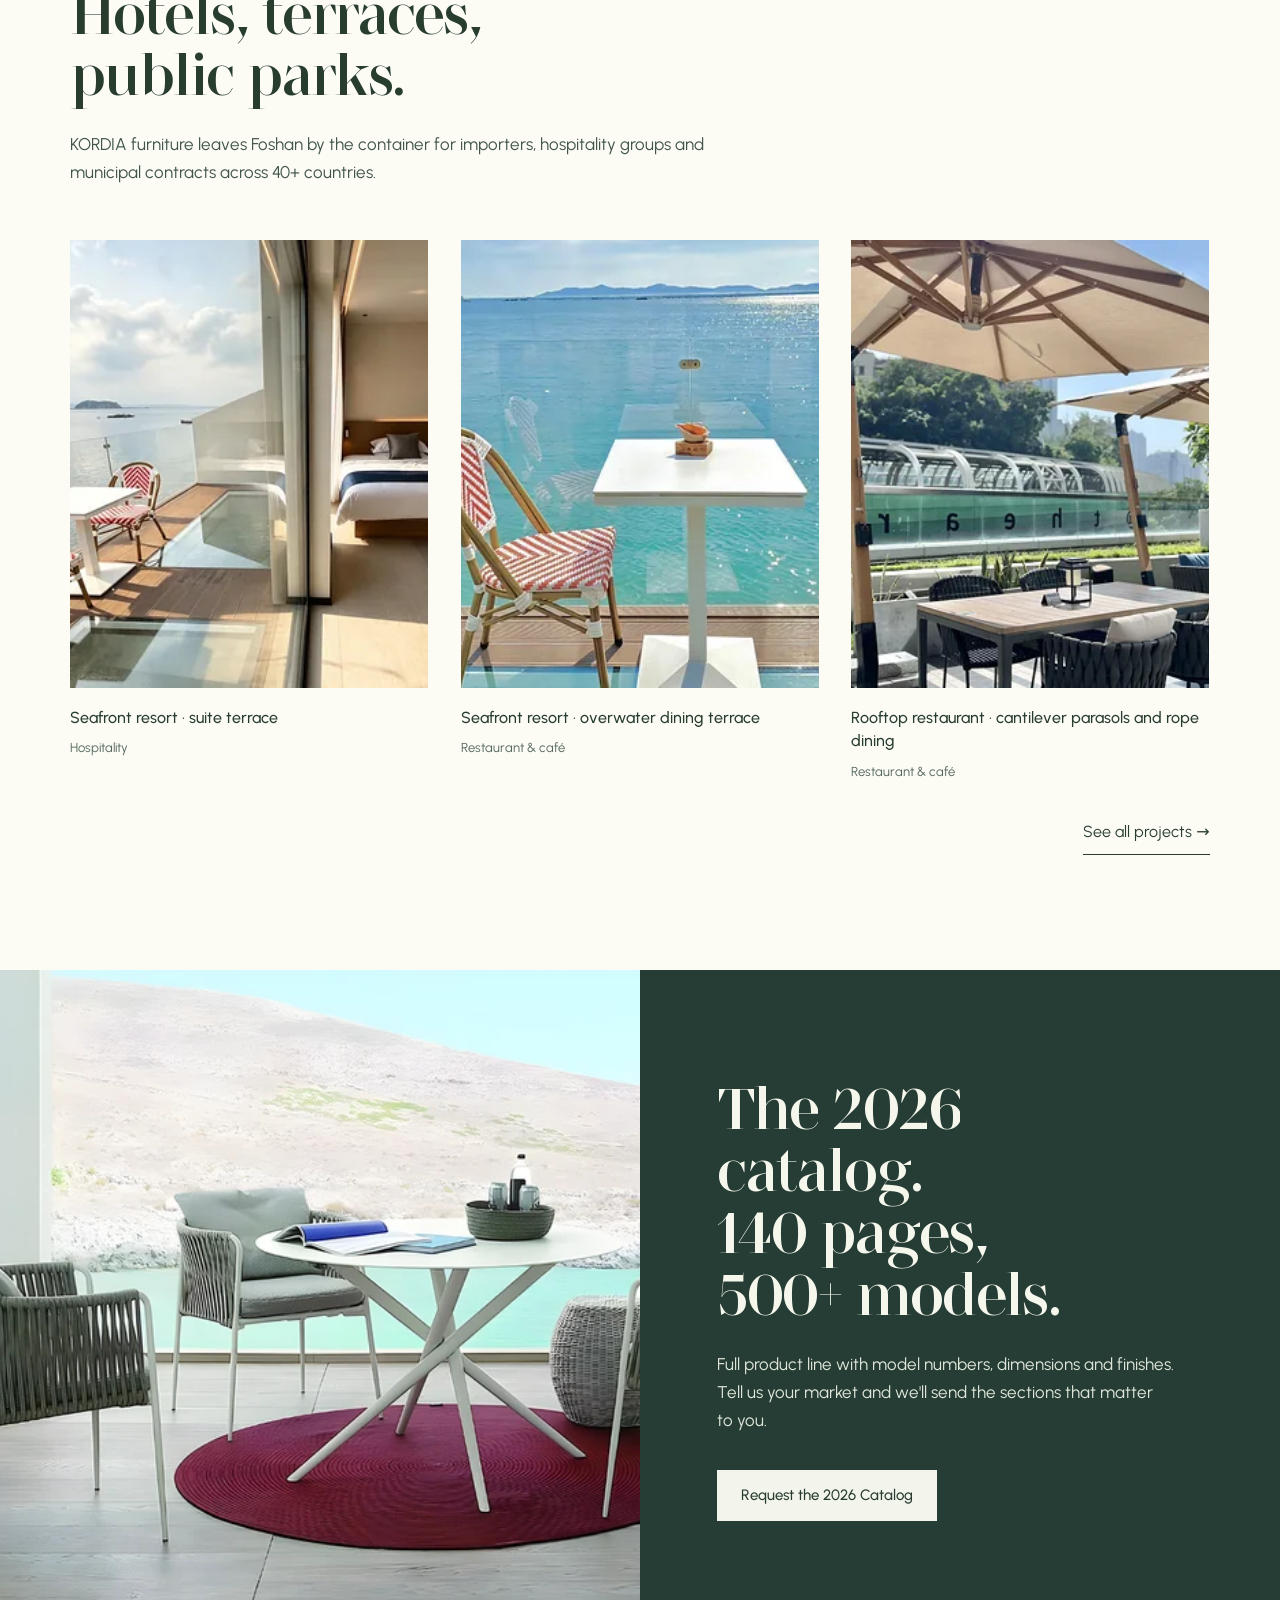
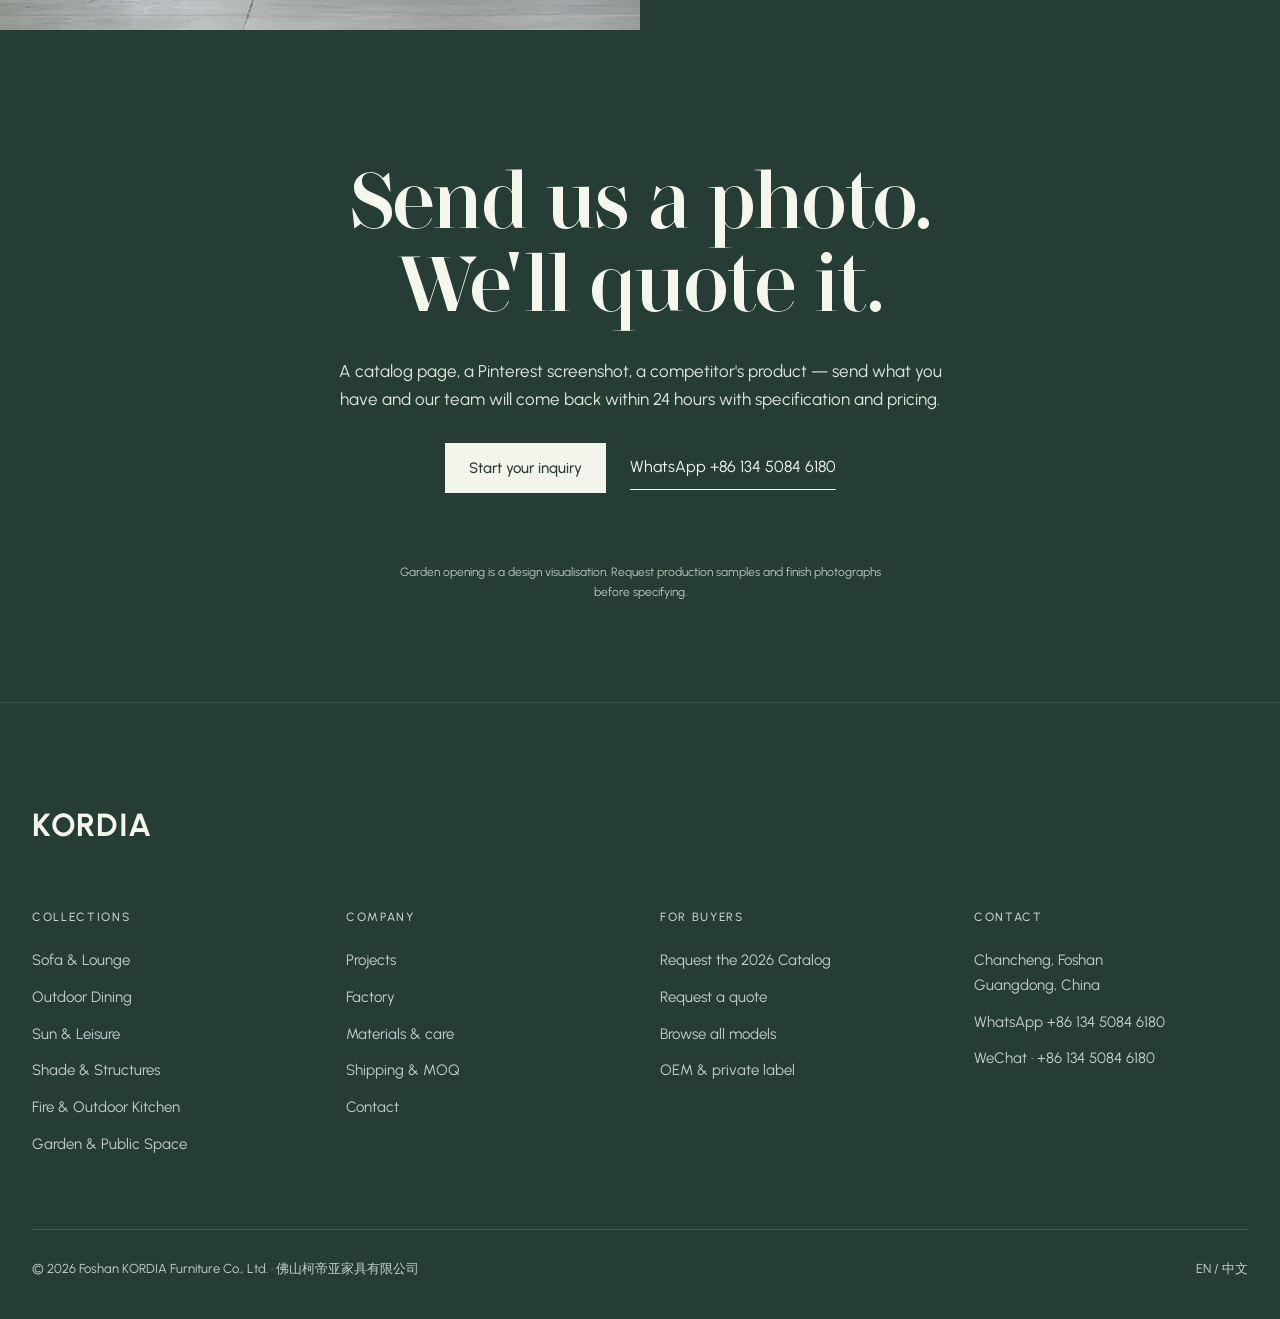
==== commit 3d3c90c3: "Add layered garden motion and a scroll-driven collection journey" ====
--- a/index.html
+++ b/index.html
@@ -12,10 +12,11 @@
 <link rel="preload" as="font" type="font/woff2" crossorigin href="assets/fonts/stardom-400.woff2">
 
 <link rel="stylesheet" href="assets/styles.css?v=20260830-point-alignment">
-<link rel="stylesheet" href="assets/garden-review.css?v=20260905-garden">
+<link rel="stylesheet" href="assets/garden-review.css?v=20260906-intro">
+<link rel="stylesheet" href="assets/garden-motion.css?v=20260906-motion">
 </head>
 <body>
-<noscript><style>#screen-home[hidden]{display:block!important}.kr-hero{height:auto;min-height:0}.kr-hero-stage{position:relative;top:0}.kr-curve{display:none}</style><p style="padding:20px 5%;margin:0;background:#e8ebe1">Enable JavaScript to browse models and build a selection. You can also <a href="https://wa.me/8613450846180" target="_blank" rel="noopener">request the catalogue on WhatsApp</a>.</p></noscript>
+<noscript><style>#intro{display:none!important}#screen-home[hidden]{display:block!important}.kr-hero{height:auto;min-height:0}.kr-hero-stage{position:relative;top:0}.kr-curve{display:none}</style><p style="padding:20px 5%;margin:0;background:#e8ebe1">Enable JavaScript to browse models and build a selection. You can also <a href="https://wa.me/8613450846180" target="_blank" rel="noopener">request the catalogue on WhatsApp</a>.</p></noscript>
 
 <a class="skip-link" href="#main" data-i18n="skip">Skip to content</a>
 
@@ -91,8 +92,13 @@
   <section class="kr-hero" aria-labelledby="garden-title">
     <div class="kr-hero-stage">
       <img class="kr-garden-photo" src="assets/images/demo/garden.webp" width="1672" height="941" fetchpriority="high" alt="Teak outdoor lounge furniture in the selected garden composition">
+      <div class="kr-furniture-layer" aria-hidden="true"><img src="assets/images/demo/garden.webp" width="1672" height="941" alt=""></div>
+      <div class="kr-botanical kr-botanical-left" aria-hidden="true"></div>
+      <div class="kr-botanical kr-botanical-right" aria-hidden="true"></div>
       <div class="kr-hero-copy">
+        <span class="kr-hero-eyebrow" data-en="KORDIA · OUTDOOR LIVING" data-zh="KORDIA · 户外生活">KORDIA · OUTDOOR LIVING</span>
         <h1 id="garden-title" data-i18n-html="heroTitle">Built for <em>outdoor lifestyle.</em></h1>
+        <div class="kr-hero-details">
         <p data-i18n="heroBody">500+ models of rope-weave, cast-aluminium and teak, sofas, dining, shade and outdoor kitchens, manufactured in Foshan, shipped to 40+ countries.</p>
         <div class="kr-stats"><span><b>500+</b> <span data-i18n="statModels">Models</span></span><span><b id="stat-categories">22</b> <span data-i18n="statCategories">Categories</span></span><span><b>40+</b> <span data-i18n="statCountries">Countries</span></span></div>
         <div class="kr-actions">
@@ -100,12 +106,18 @@
           <a class="kr-button kr-button-paper" href="https://wa.me/8613450846180" data-wa="catalogRequestMessage" target="_blank" rel="noopener" data-i18n="requestCatalog">Request the 2026 Catalog</a>
           <a class="kr-hero-chat" href="https://wa.me/8613450846180" data-wa="heroChatMessage" target="_blank" rel="noopener" data-i18n="whatsappChat">WhatsApp Chat</a>
         </div>
+        </div>
       </div>
+      <button class="kr-orbit" type="button" data-scroll-programme aria-label="Discover the six collections">
+        <svg viewBox="0 0 120 120" aria-hidden="true"><defs><path id="kr-orbit-path" d="M60,60 m-45,0 a45,45 0 1,1 90,0 a45,45 0 1,1 -90,0"/></defs><text><textPath href="#kr-orbit-path" textLength="282">KORDIA · OUTDOOR LIVING · </textPath></text></svg>
+        <span aria-hidden="true">↓</span>
+      </button>
+      <div class="kr-hero-footnote" aria-hidden="true"><span data-en="A slower kind of living." data-zh="让生活慢下来。">A slower kind of living.</span><span>01 — 06</span></div>
     </div>
   </section>
   <section class="kr-programme kr-section" aria-labelledby="programme-title">
     <div class="kr-curve" aria-hidden="true"></div>
-    <div class="kr-shell"><div class="kr-section-heading"><span class="kr-eyebrow" data-i18n="programmeKicker">The 2026 programme</span><h2 id="programme-title" data-i18n="programmeTitle">A complete outdoor programme, from one factory floor.</h2><p data-i18n="programmeBody">Six collections that furnish an entire terrace, seating, dining, shade, fire and landscape, so you consolidate a container instead of chasing six suppliers.</p></div><div class="kr-collections" id="home-collections"></div></div>
+    <div class="kr-programme-stage"><div class="kr-shell"><div class="kr-section-heading"><span class="kr-eyebrow" data-i18n="programmeKicker">The 2026 programme</span><h2 id="programme-title" data-i18n="programmeTitle">A complete outdoor programme, from one factory floor.</h2><p data-i18n="programmeBody">Six collections that furnish an entire terrace, seating, dining, shade, fire and landscape, so you consolidate a container instead of chasing six suppliers.</p></div><div class="kr-collection-window"><div class="kr-collections" id="home-collections"></div></div><div class="kr-collection-nav"><span class="kr-collection-index" aria-hidden="true">01 / 06</span><div class="kr-collection-progress" aria-hidden="true"><span></span></div><button type="button" data-collection-step="-1" aria-label="Previous collections">←</button><button type="button" data-collection-step="1" aria-label="Next collections">→</button><button class="kr-link" data-go="collections" type="button" data-en="View all collections ↗" data-zh="查看全部系列 ↗">View all collections ↗</button></div></div></div>
   </section>
   <section class="kr-why kr-section" aria-labelledby="why-title">
     <div class="kr-shell kr-why-grid">
@@ -754,10 +766,11 @@
 </div>
 
 <div id="cursor" aria-hidden="true"></div>
-<div id="cursor-ring" aria-hidden="true"></div>
+<div id="cursor-ring" aria-hidden="true"></div>
+<button class="kr-motion-toggle" type="button" aria-pressed="false" hidden><span aria-hidden="true">Ⅱ</span><span class="kr-motion-label">Pause motion</span></button>
 
 <script src="assets/catalog-data.js?v=20260822-type"></script>
-<script src="assets/app.js?v=20260905-garden"></script>
-<script src="assets/garden-review.js?v=20260905-garden"></script>
+<script src="assets/app.js?v=20260906-motion"></script>
+<script src="assets/garden-review.js?v=20260906-motion"></script>
 </body>
 </html>
--- a/assets/garden-review.css
+++ b/assets/garden-review.css
@@ -2,7 +2,16 @@
 .brand img{height:auto}
 :root{--cream:#f5f4eb;--paper:#fcfcf5;--sand:#e8ebe1;--sand-2:#eef0e7;--sand-3:#dce3d8;--line:#c9d1c3;--navy:#253d34;--navy-2:#2c473b;--ink:#283d2e;--body:#405447;--muted:#536758;--red:#31543d;--red-dark:#233d2b;--light:#f5f6ec;--kr-gutter:clamp(24px,5.5vw,100px);--kr-header:88px}
 html{scroll-behavior:auto}body{background:var(--cream)}button,a{touch-action:manipulation}a:focus-visible,button:focus-visible,[tabindex]:focus-visible{outline:3px solid #a84922;outline-offset:5px}
-#intro,#cursor,#cursor-ring{display:none!important}.site-header{background:#f5f4ebf5;border:0;backdrop-filter:blur(10px)}.header-inner{height:var(--kr-header);min-height:var(--kr-header);max-width:none;padding:0 3.5%;gap:28px}.brand img{width:132px}.main-nav{gap:20px}.main-nav button{font-size:14px;white-space:nowrap}.header-actions{gap:18px}.header-actions .btn{background:var(--ink);border-color:var(--ink);text-transform:none;letter-spacing:0;font-size:14px;padding:11px 18px}.lang-toggle,.selection-btn{font-size:13px}.btn{border-radius:0}.chat-fab{background:var(--ink);border-color:var(--ink);box-shadow:0 4px 18px #17292322}.footer-cols .head{color:#c6d2c6;font-size:12px}.footer-bottom button{color:#c6d2c6}.footer-bottom{color:#c6d2c6}.site-footer{border-top:1px solid #6c807055}
+#cursor,#cursor-ring{display:none!important}
+/* Entrance, recoloured for the Garden palette. The inherited rule and subtitle
+   use --red and --muted, which in this palette are greens that sit at 1.4:1 and
+   1.9:1 on --navy: invisible. They are re-pointed at the sage tones this file
+   already uses on navy (7.5:1 and 6.8:1). Structure and timing are unchanged. */
+#intro{background:var(--navy)}
+.ki-word{color:var(--light)}
+.ki-rule{background:linear-gradient(90deg,transparent,#c6d2c6,transparent)}
+.ki-sub{color:#bbcaba}
+.site-header{background:#f5f4ebf5;border:0;backdrop-filter:blur(10px)}.header-inner{height:var(--kr-header);min-height:var(--kr-header);max-width:none;padding:0 3.5%;gap:28px}.brand img{width:132px}.main-nav{gap:20px}.main-nav button{font-size:14px;white-space:nowrap}.header-actions{gap:18px}.header-actions .btn{background:var(--ink);border-color:var(--ink);text-transform:none;letter-spacing:0;font-size:14px;padding:11px 18px}.lang-toggle,.selection-btn{font-size:13px}.btn{border-radius:0}.chat-fab{background:var(--ink);border-color:var(--ink);box-shadow:0 4px 18px #17292322}.footer-cols .head{color:#c6d2c6;font-size:12px}.footer-bottom button{color:#c6d2c6}.footer-bottom{color:#c6d2c6}.site-footer{border-top:1px solid #6c807055}
 .kr-home{font-synthesis:none;color:var(--ink)}.kr-home h1,.kr-home h2{font-family:Stardom,Georgia,serif;font-weight:400;line-height:1.05;letter-spacing:-.035em;text-wrap:balance}.kr-home h2{font-size:clamp(40px,4.5vw,72px)}.kr-home h3{font-size:clamp(20px,2vw,28px);font-weight:500;line-height:1.2;letter-spacing:-.02em}.kr-home p{font-size:17px;line-height:1.65;max-width:64ch;text-wrap:pretty;margin:24px 0;color:var(--body)}.kr-home em{font-style:normal;display:block}.kr-shell{max-width:1600px;margin:auto;padding:0 var(--kr-gutter)}.kr-section{padding:clamp(76px,9vw,140px) 0}.kr-eyebrow{display:block;font-size:13px;letter-spacing:.06em;margin-bottom:22px}.kr-section-heading{max-width:1000px;margin-bottom:54px}.kr-section-heading h2{max-width:22ch}.kr-section-heading p{max-width:65ch}.kr-button{display:inline-flex;align-items:center;justify-content:center;min-height:50px;padding:14px 23px;border:1px solid var(--ink);border-radius:0;background:var(--ink);color:var(--light);font-size:15px;line-height:1.35;font-weight:500;cursor:pointer;text-decoration:none;transition:background .18s ease-out}.kr-button:hover{color:white;background:#365840}.kr-button-paper{color:var(--ink);background:#f3f4ec;border-color:#f3f4ec}.kr-button-paper:hover{background:#fff;color:var(--ink)}.kr-button:active{transform:translateY(1px)}.kr-actions{display:flex;align-items:center;justify-content:center;flex-wrap:wrap;gap:16px 24px}.kr-link{display:inline-block;min-height:44px;padding:9px 0;border:0;border-bottom:1px solid currentColor;border-radius:0;background:transparent;color:inherit;font-size:16px;line-height:1.6;cursor:pointer}.kr-link:hover{color:var(--red-dark)}.kr-end-link{display:flex;justify-content:flex-end;margin-top:28px}
 .kr-hero{height:calc(130svh - var(--kr-header));min-height:840px;position:relative}.kr-hero-stage{position:sticky;top:var(--kr-header);height:calc(100svh - var(--kr-header));min-height:650px;overflow:hidden;isolation:isolate;background:#dbe0de}.kr-garden-photo{position:absolute;inset:0;width:100%;height:100%;max-width:none;object-fit:cover;object-position:50% 61%;transform-origin:50% 78%;will-change:transform}.kr-hero-copy{position:relative;z-index:1;margin:auto;padding:clamp(36px,5vh,64px) 24px 0;text-align:center;max-width:950px;will-change:transform}.kr-hero h1{font-size:clamp(58px,6.1vw,104px);line-height:1.02}.kr-hero-copy p{font-size:16px;line-height:1.5;margin:20px auto 18px;max-width:70ch}.kr-stats{display:flex;justify-content:center;gap:32px;font-size:14px;margin:18px 0 26px}.kr-stats b{font-weight:500;margin-right:5px}.kr-hero-chat{padding:12px 16px;background:#f3f4ec;color:var(--ink);font-size:15px;min-height:50px;display:flex;align-items:center}.kr-hero-chat:hover{color:var(--ink);background:#fff}
 .kr-programme{position:relative;z-index:2;background:var(--cream);padding-top:60px}.kr-curve{position:absolute;left:0;right:0;top:-120px;height:121px;overflow:hidden;pointer-events:none;transform-origin:50% 100%;will-change:transform}.kr-curve:before{content:"";position:absolute;inset:0 -8% -120px;background:var(--cream);border-radius:50% 50% 0 0/100% 100% 0 0}.kr-collections{display:grid;grid-template-columns:repeat(3,minmax(0,1fr));gap:52px 32px}.kr-collections .coll-card{grid-column:auto;min-width:0;align-self:start}.kr-collections .frame{aspect-ratio:4/3}.kr-collections .coll-card h3{margin:20px 0 10px}.kr-collections .coll-card p{font-size:15px;line-height:1.55;margin:0;color:var(--body)}.kr-collections .count{display:none}.kr-collections .coll-card-wide-foot{display:block}.kr-collections .coll-card-wide-foot>span{display:block}
--- a/assets/garden-motion.css
+++ b/assets/garden-motion.css
@@ -0,0 +1,142 @@
+/* Garden motion: progressive enhancement over the complete static catalogue. */
+body { overflow-x: clip; }
+.kr-hero { height: calc(205svh - var(--kr-header)); min-height: 1200px; }
+.kr-hero-stage { min-height: 650px; }
+.kr-garden-photo { transform-origin: 50% 55%; }
+.kr-furniture-layer { position: absolute; inset: 0; z-index: 2; pointer-events: none; mask-image: linear-gradient(transparent 42%, #000 58%); transform-origin: 50% 75%; will-change: transform; }
+.kr-furniture-layer img { width: 100%; height: 100%; max-width: none; object-fit: cover; object-position: 50% 61%; }
+.kr-hero-copy { z-index: 3; padding-top: clamp(28px, 4.2svh, 58px); max-width: 1120px; }
+.kr-hero-eyebrow { display: block; font-size: 12px; font-weight: 600; letter-spacing: .2em; margin-bottom: 18px; }
+.kr-hero h1 { font-size: clamp(66px, 6.7vw, 116px); line-height: .99; }
+.kr-hero-copy p { max-width: 70ch; font-size: 16px; margin: 18px auto 12px; }
+.kr-stats { margin: 12px 0 20px; }
+.kr-hero-details { max-width: 760px; margin: 22px auto 0; padding: 14px 22px 18px; background: #f5f4ebd9; backdrop-filter: blur(8px); }
+.kr-hero-details p { margin-top: 0; }
+.kr-hero .kr-actions { gap: 12px; }
+.kr-hero .kr-button, .kr-hero-chat { min-height: 44px; padding: 10px 17px; font-size: 14px; }
+.kr-botanical { position: absolute; inset: -3% -5%; z-index: 4; pointer-events: none; background: url('images/demo/garden-foreground.png') center bottom / 100% 100% no-repeat; will-change: transform; }
+.kr-botanical-left { clip-path: inset(0 50% 0 0); transform-origin: 8% 100%; animation: kr-wind-left 7.5s ease-in-out infinite alternate; }
+.kr-botanical-right { clip-path: inset(0 0 0 50%); transform-origin: 92% 100%; animation: kr-wind-right 9s ease-in-out -3s infinite alternate; }
+@keyframes kr-wind-left { from { rotate: -1.1deg; translate: -3px 0; } to { rotate: 1.25deg; translate: 5px -5px; } }
+@keyframes kr-wind-right { from { rotate: 1.3deg; translate: 4px 2px; } to { rotate: -1deg; translate: -6px -6px; } }
+.kr-orbit { position: absolute; z-index: 5; width: 108px; height: 108px; bottom: 28px; left: var(--kr-gutter); border: 0; border-radius: 50%; padding: 0; background: #f5f4ebed; color: var(--ink); cursor: pointer; transition: background .3s, scale .4s; }
+.kr-orbit svg { width: 100%; height: 100%; animation: kr-orbit 28s linear infinite; }
+.kr-orbit text { fill: currentColor; font: 11px Urbanist, sans-serif; letter-spacing: 2px; }
+.kr-orbit>span { position: absolute; inset: 0; display: grid; place-items: center; font-size: 30px; }
+.kr-orbit:hover { scale: 1.08; background: white; }
+@keyframes kr-orbit { to { transform: rotate(360deg); } }
+.kr-hero-footnote { position: absolute; z-index: 5; bottom: 42px; right: var(--kr-gutter); display: flex; gap: 36px; font-size: 14px; color: var(--ink); background: #f5f4ebed; padding: 8px 16px; }
+.kr-programme { padding-top: 64px; }
+.kr-curve { top: -150px; height: 151px; }
+.kr-curve:before { bottom: -150px; }
+.kr-collection-nav { display: none; }
+.kr-horizontal { padding: 0; height: var(--kr-travel-height); }
+.kr-horizontal .kr-programme-stage { position: sticky; top: var(--kr-header); padding: 34px 0 28px; background: var(--cream); }
+.kr-horizontal .kr-section-heading { display: grid; grid-template-columns: 1.1fr 1fr; gap: 0 8%; max-width: none; margin-bottom: 28px; align-items: end; }
+.kr-horizontal .kr-eyebrow { grid-column: 1 / -1; margin-bottom: 14px; }
+.kr-horizontal .kr-section-heading h2 { font-size: clamp(34px, 3.25vw, 52px); max-width: 24ch; }
+.kr-horizontal .kr-section-heading p { margin: 0; font-size: 16px; max-width: 48ch; }
+.kr-horizontal .kr-collection-window { overflow: hidden; margin: 0 calc(-1 * var(--kr-gutter)); padding: 8px var(--kr-gutter) 10px; }
+.kr-horizontal .kr-collections { display: flex; gap: 32px; width: max-content; padding-right: var(--kr-gutter); }
+.kr-horizontal .coll-card { flex: 0 0 min(41vw, 570px); width: min(41vw, 570px); }
+.kr-horizontal .coll-card .frame { height: clamp(200px, 32svh, 390px); aspect-ratio: auto; }
+.kr-horizontal .coll-card h3 { display: flex; align-items: baseline; gap: 16px; font-size: 25px; margin: 16px 0 8px; }
+.kr-horizontal .coll-card h3:before { content: attr(data-collection-number); font-family: Urbanist, sans-serif; font-size: 12px; letter-spacing: .08em; color: var(--muted); }
+.kr-horizontal .coll-card p { max-width: 48ch; font-size: 15px; }
+.kr-horizontal .kr-collection-nav { display: flex; align-items: center; gap: 18px; margin-top: 14px; }
+.kr-collection-index { font-size: 13px; letter-spacing: .08em; white-space: nowrap; }
+.kr-collection-progress { height: 1px; background: var(--line); flex: 1; margin: 0 18px; }
+.kr-collection-progress span { display: block; background: var(--ink); width: 100%; height: 2px; transform: scaleX(var(--kr-rail-progress, .1)); transform-origin: left; }
+.kr-collection-nav [data-collection-step] { width: 46px; height: 46px; border: 1px solid var(--line); border-radius: 50%; color: var(--ink); background: transparent; cursor: pointer; transition: background .3s, color .3s; font-size: 22px; }
+.kr-collection-nav [data-collection-step]:hover { background: var(--ink); color: var(--paper); }
+.kr-collection-nav [data-collection-step]:disabled { opacity: .35; cursor: default; }
+.kr-collection-nav .kr-link { margin-left: 12px; font-size: 14px; }
+/* Word masks never alter the accessible heading or its original copy. */
+.kr-word { display: inline-block; overflow: clip; vertical-align: top; padding-bottom: .13em; margin-bottom: -.13em; }
+.kr-word-inner { display: inline-block; transform-origin: 0 100%; }
+.kr-motion-on .kr-text-ready .kr-word-inner { animation: kr-word-in 1s cubic-bezier(.16,1,.3,1) both; animation-delay: calc(var(--kr-word-index, 0) * 35ms); }
+@keyframes kr-word-in { from { transform: translateY(110%) rotate(4deg); opacity: .2; } to { transform: translateY(0) rotate(0); opacity: 1; } }
+.kr-motion-on [data-kr-reveal] { transition: opacity .8s ease, transform 1s cubic-bezier(.16,1,.3,1), clip-path 1.1s cubic-bezier(.16,1,.3,1); }
+.kr-motion-on [data-kr-reveal]:not(.kr-revealed) { opacity: 0; transform: translate3d(0, 40px, 0); }
+.kr-motion-on [data-kr-reveal="left"]:not(.kr-revealed) { transform: translate3d(-60px, 16px, 0); }
+.kr-motion-on [data-kr-reveal="right"]:not(.kr-revealed) { transform: translate3d(60px, 16px, 0); }
+.kr-motion-on [data-kr-reveal="image"]:not(.kr-revealed) { opacity: 1; clip-path: inset(15% 8% 0 8%); transform: translate3d(0, 45px, 0); }
+.kr-motion-on [data-kr-reveal].kr-revealed { opacity: 1; transform: none; clip-path: inset(0); }
+.kr-motion-on [data-kr-reveal]:focus-within { opacity: 1; transform: none; clip-path: none; }
+.kr-home { overflow: clip; }
+.kr-pool-frame, .kr-project-grid .frame, .kr-catalog-frame { isolation: isolate; }
+.kr-motion-on .kr-project-grid article:nth-child(2) { transition-delay: 110ms; }
+.kr-motion-on .kr-project-grid article:nth-child(3) { transition-delay: 220ms; }
+.kr-motion-on .kr-material-grid figure:nth-child(2) { transition-delay: 100ms; }
+.kr-motion-on .kr-material-grid figure:nth-child(3) { transition-delay: 200ms; }
+.kr-home .coll-card .frame, .p-card .frame, .kr-project-grid article>button { transition: transform .55s cubic-bezier(.2,.7,.3,1), box-shadow .4s; transform: perspective(1000px) rotateX(var(--kr-tilt-x, 0deg)) rotateY(var(--kr-tilt-y, 0deg)); }
+@media (hover: hover) and (pointer: fine) {
+  .kr-home .coll-card:hover .frame, .p-card:hover .frame { box-shadow: 0 18px 40px #253d3419; }
+  .kr-button, .kr-hero-chat, .btn { transition: transform .4s cubic-bezier(.2,.7,.3,1), background .25s, box-shadow .25s; }
+  .kr-button:hover, .kr-hero-chat:hover, .btn:hover { transform: translateY(-3px); box-shadow: 0 8px 24px #17292318; }
+  .kr-settings .set-card { transition: padding .4s, background .4s; }
+  .kr-settings .set-card:hover { padding-left: 16px; background: #e2e8dc; }
+  .main-nav button { position: relative; }
+  .main-nav button:after { content: ''; position: absolute; left: 0; right: 0; bottom: -6px; height: 1px; background: currentColor; transform: scaleX(0); transform-origin: left; transition: transform .35s; }
+  .main-nav button:hover:after { transform: scaleX(1); }
+}
+.kr-motion-on .screen:not([hidden]):not(.kr-home) { animation: kr-page-in .65s cubic-bezier(.16,1,.3,1) both; }
+@keyframes kr-page-in { from { opacity: .3; translate: 32px 12px; } to { opacity: 1; translate: 0 0; } }
+.kr-motion-toggle { position: fixed; z-index: 70; bottom: 18px; left: 18px; min-height: 38px; padding: 7px 12px; border: 1px solid #9fae9b; border-radius: 24px; background: #f5f4ebf0; color: var(--ink); display: flex; gap: 8px; align-items: center; font-size: 12px; cursor: pointer; box-shadow: 0 2px 12px #1729230c; }
+.kr-motion-toggle[hidden] { display: none; }
+html:not(.kr-motion-on) .kr-botanical, html:not(.kr-motion-on) .kr-orbit svg { animation-play-state: paused; }
+html:not(.kr-motion-on) .kr-word-inner { transform: none; }
+html:not(.kr-motion-on) .kr-hero { height: auto; min-height: 0; }
+html:not(.kr-motion-on) .kr-hero-stage { position: relative; top: auto; }
+html:not(.kr-motion-on) .kr-furniture-layer { display: none; }
+html:not(.kr-motion-on) .kr-curve { display: none; }
+html:not(.kr-motion-on) .kr-home img { transform: none !important; }
+html:not(.kr-motion-on) [data-kr-reveal] { opacity: 1; transform: none; clip-path: none; }
+html:not(.kr-motion-on) .kr-home .frame { transform: none; }
+html:not(.kr-motion-on) .kr-button:hover, html:not(.kr-motion-on) .kr-hero-chat:hover, html:not(.kr-motion-on) .btn:hover, html:not(.kr-motion-on) .kr-orbit:hover { transform: none; scale: 1; }
+.kr-scene-idle .kr-botanical, .kr-scene-idle .kr-orbit svg { animation-play-state: paused; }
+@media (max-width: 999px) {
+  .kr-hero { height: calc(165svh - var(--kr-header)); min-height: 1050px; }
+  .kr-hero h1 { font-size: clamp(52px, 7.7vw, 76px); }
+  .kr-hero-copy { padding-top: 38px; }
+  .kr-botanical { background-size: auto 86%; }
+  .kr-hero-footnote { gap: 18px; }
+}
+@media (max-width: 700px) {
+  .kr-hero { min-height: 1020px; }
+  .kr-hero-stage { height: calc(100svh - var(--kr-header)); min-height: 730px; }
+  .kr-hero-copy { padding: 28px 20px 0; }
+  .kr-hero-eyebrow { font-size: 11px; margin-bottom: 16px; letter-spacing: .16em; }
+  .kr-hero h1 { font-size: clamp(38px, 9.5vw, 60px); line-height: 1.03; }
+  .kr-hero-copy p { font-size: 14px; line-height: 1.55; max-width: 39ch; margin-top: 18px; }
+  .kr-stats { margin: 16px 0; }
+  .kr-hero-details { padding: 14px 12px 16px; margin-top: 20px; }
+  .kr-hero-details p { margin-top: 0; }
+  .kr-hero .kr-button, .kr-hero-chat { font-size: 13px; padding: 10px 13px; }
+  .kr-garden-photo, .kr-furniture-layer img { object-position: 55% 63%; }
+  .kr-botanical { inset: 0 -20%; background-size: auto 68%; opacity: .88; }
+  .kr-orbit { width: 82px; height: 82px; bottom: 42px; left: 24px; }
+  .kr-hero-footnote { bottom: 54px; right: 24px; font-size: 12px; padding: 5px 10px; }
+  .kr-hero-footnote>span:last-child { display: none; }
+  .kr-curve { top: -66px; height: 67px; }
+  .kr-curve:before { bottom: -66px; }
+  .kr-programme { padding-top: 48px; }
+  .kr-motion-toggle { bottom: 12px; left: 12px; min-height: 36px; font-size: 11px; }
+}
+@media (max-height: 740px) and (min-width: 701px) {
+  .kr-hero-copy { padding-top: 24px; }
+  .kr-hero h1 { font-size: clamp(54px, 6vw, 80px); }
+  .kr-hero-eyebrow { margin-bottom: 12px; }
+}
+@media (max-height: 520px) and (orientation: landscape) {
+  .kr-hero { min-height: 0; height: auto; }
+  .kr-hero-stage { position: relative; top: 0; min-height: 720px; }
+}
+@media (prefers-reduced-motion: reduce) {
+  .kr-botanical, .kr-orbit svg, .kr-word-inner, .screen { animation: none !important; }
+  .kr-hero { height: auto; min-height: 0; }
+  .kr-hero-stage { position: relative; top: auto; }
+  .kr-furniture-layer { display: none; }
+  [data-kr-reveal] { opacity: 1 !important; transform: none !important; clip-path: none !important; transition: none !important; }
+  .kr-motion-toggle { display: none; }
+}
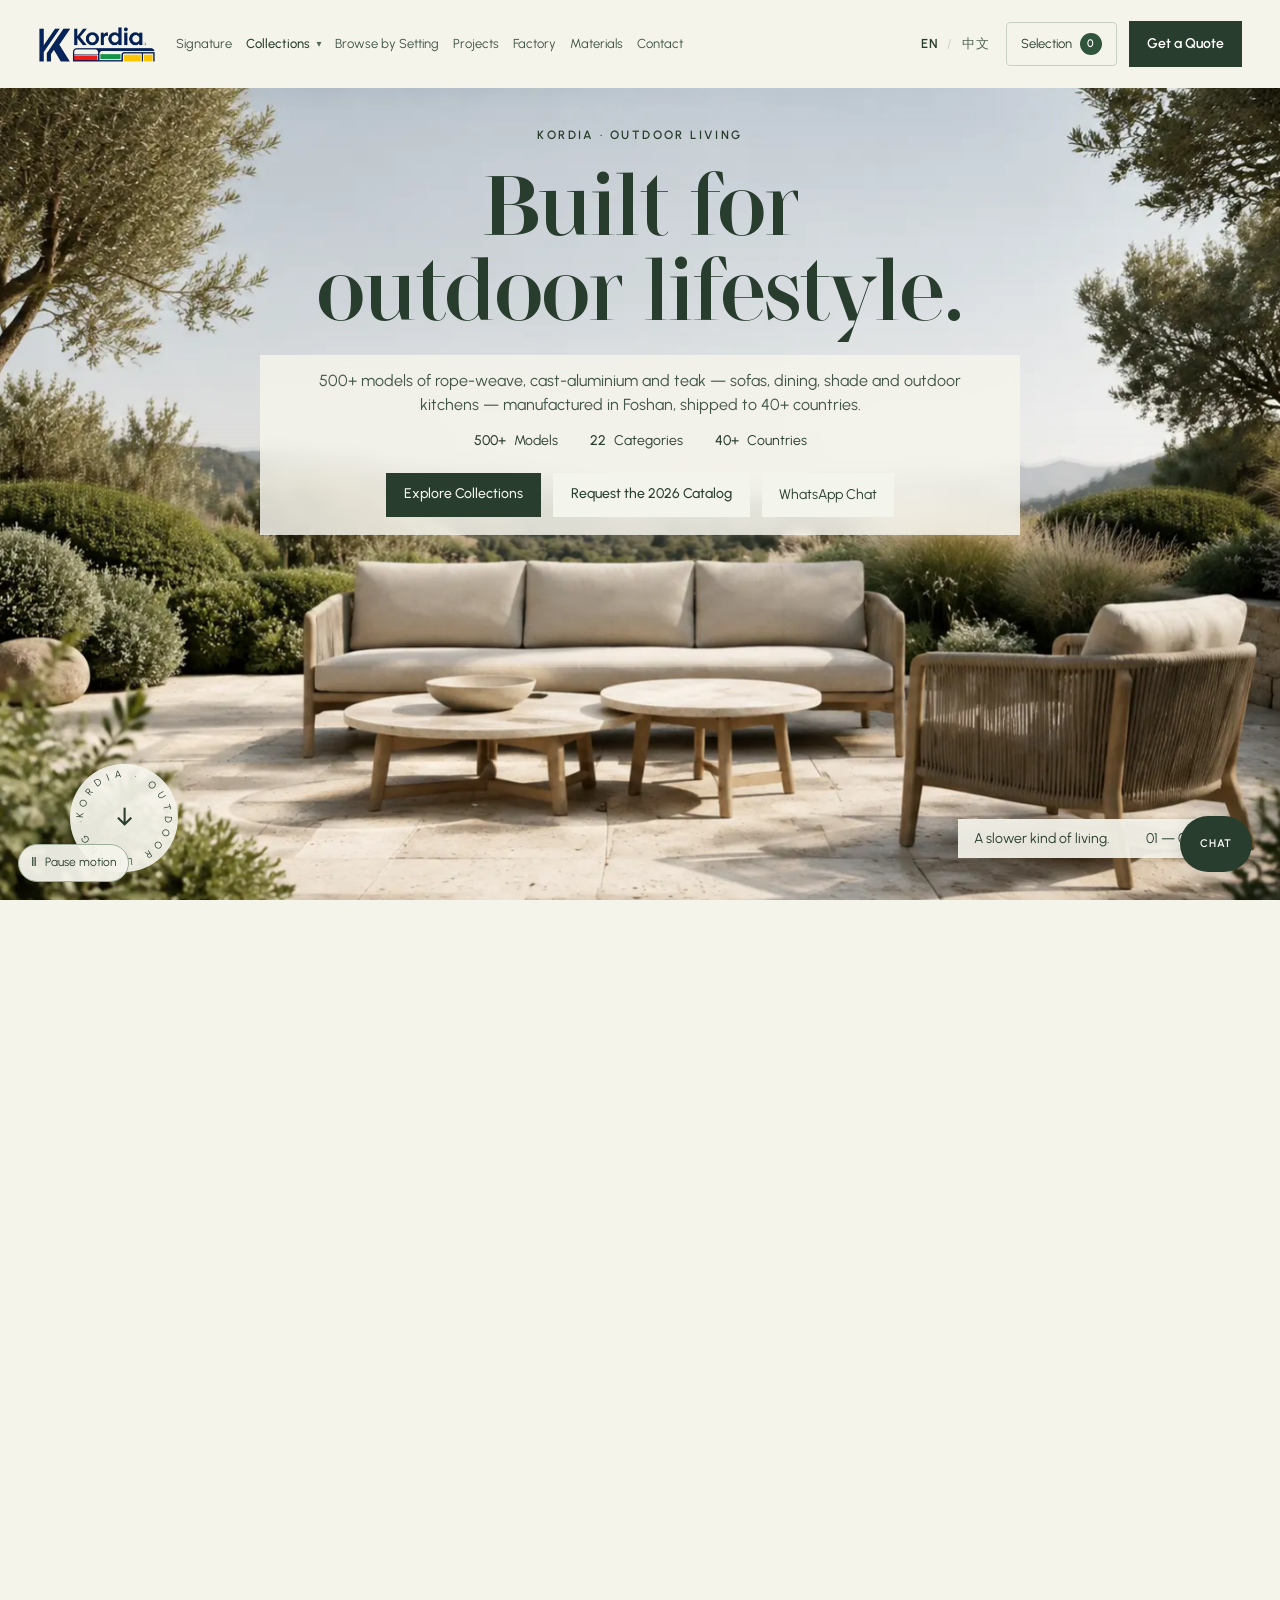
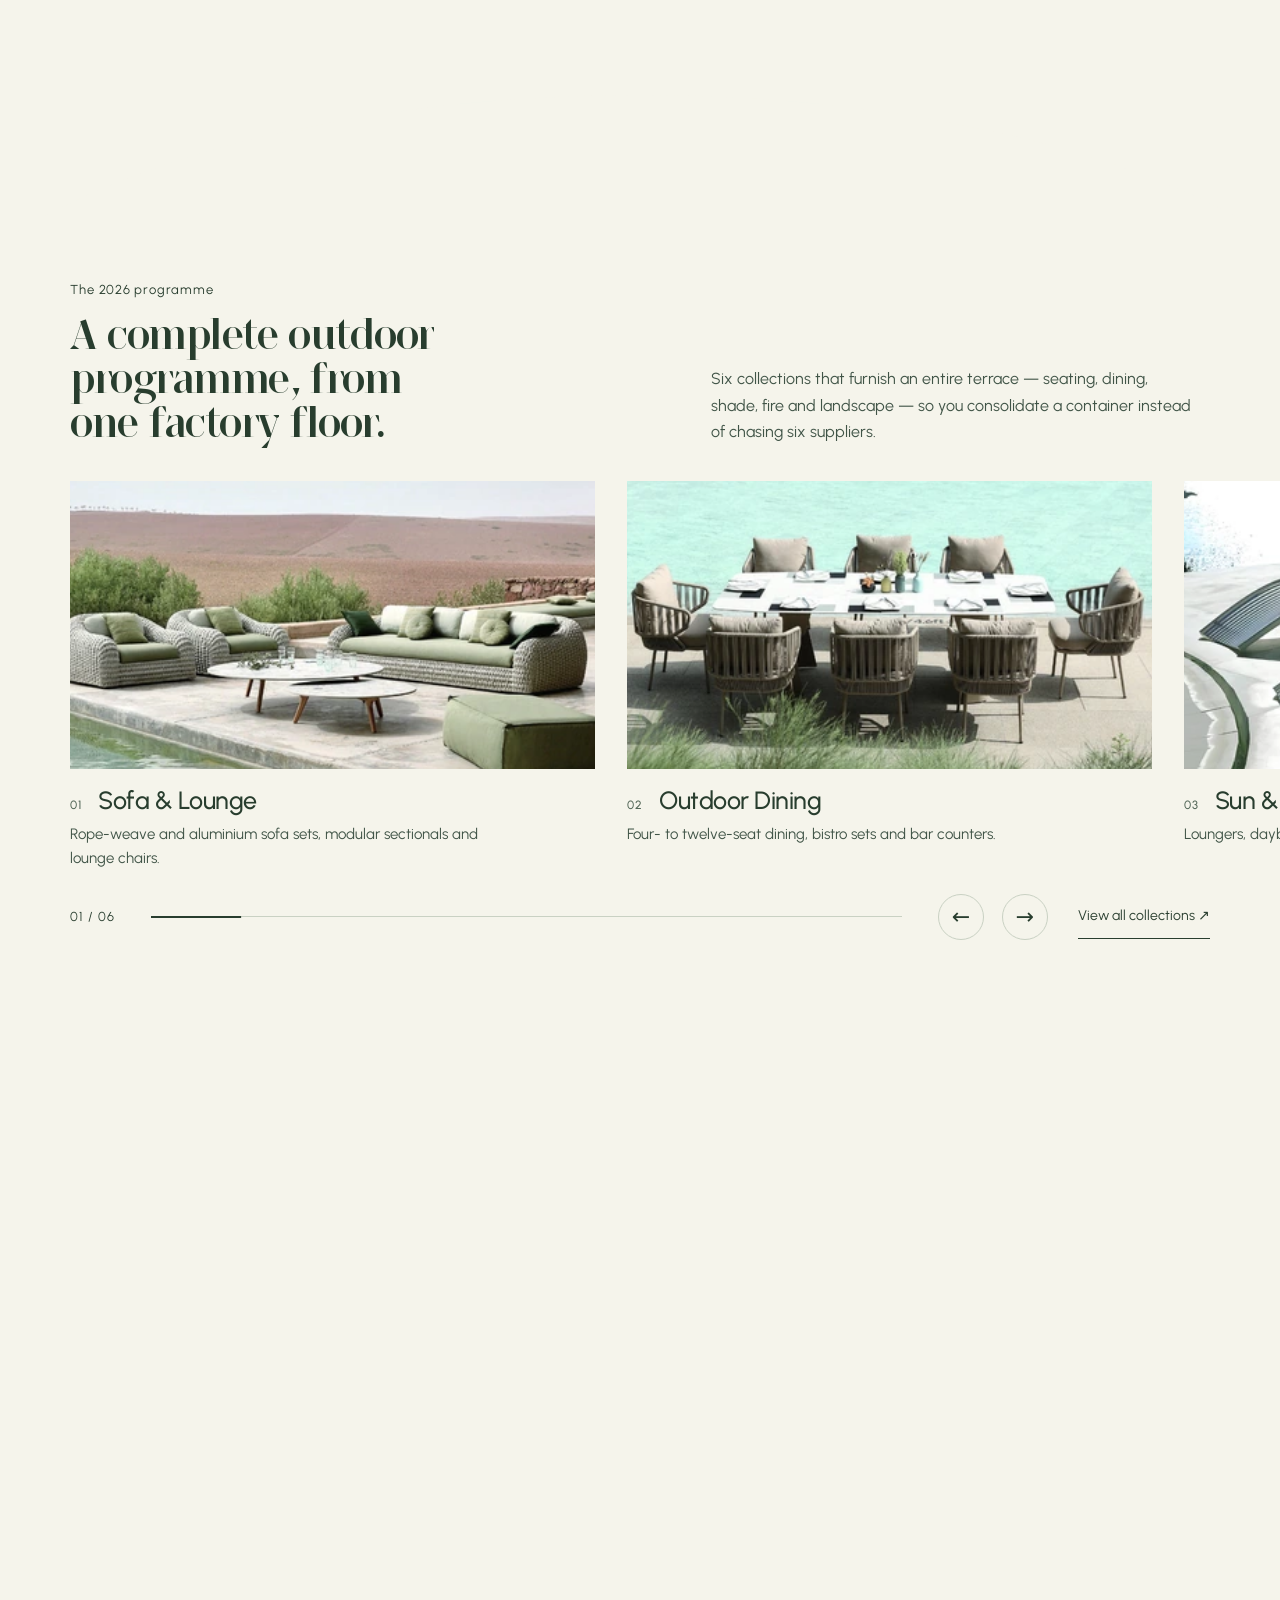
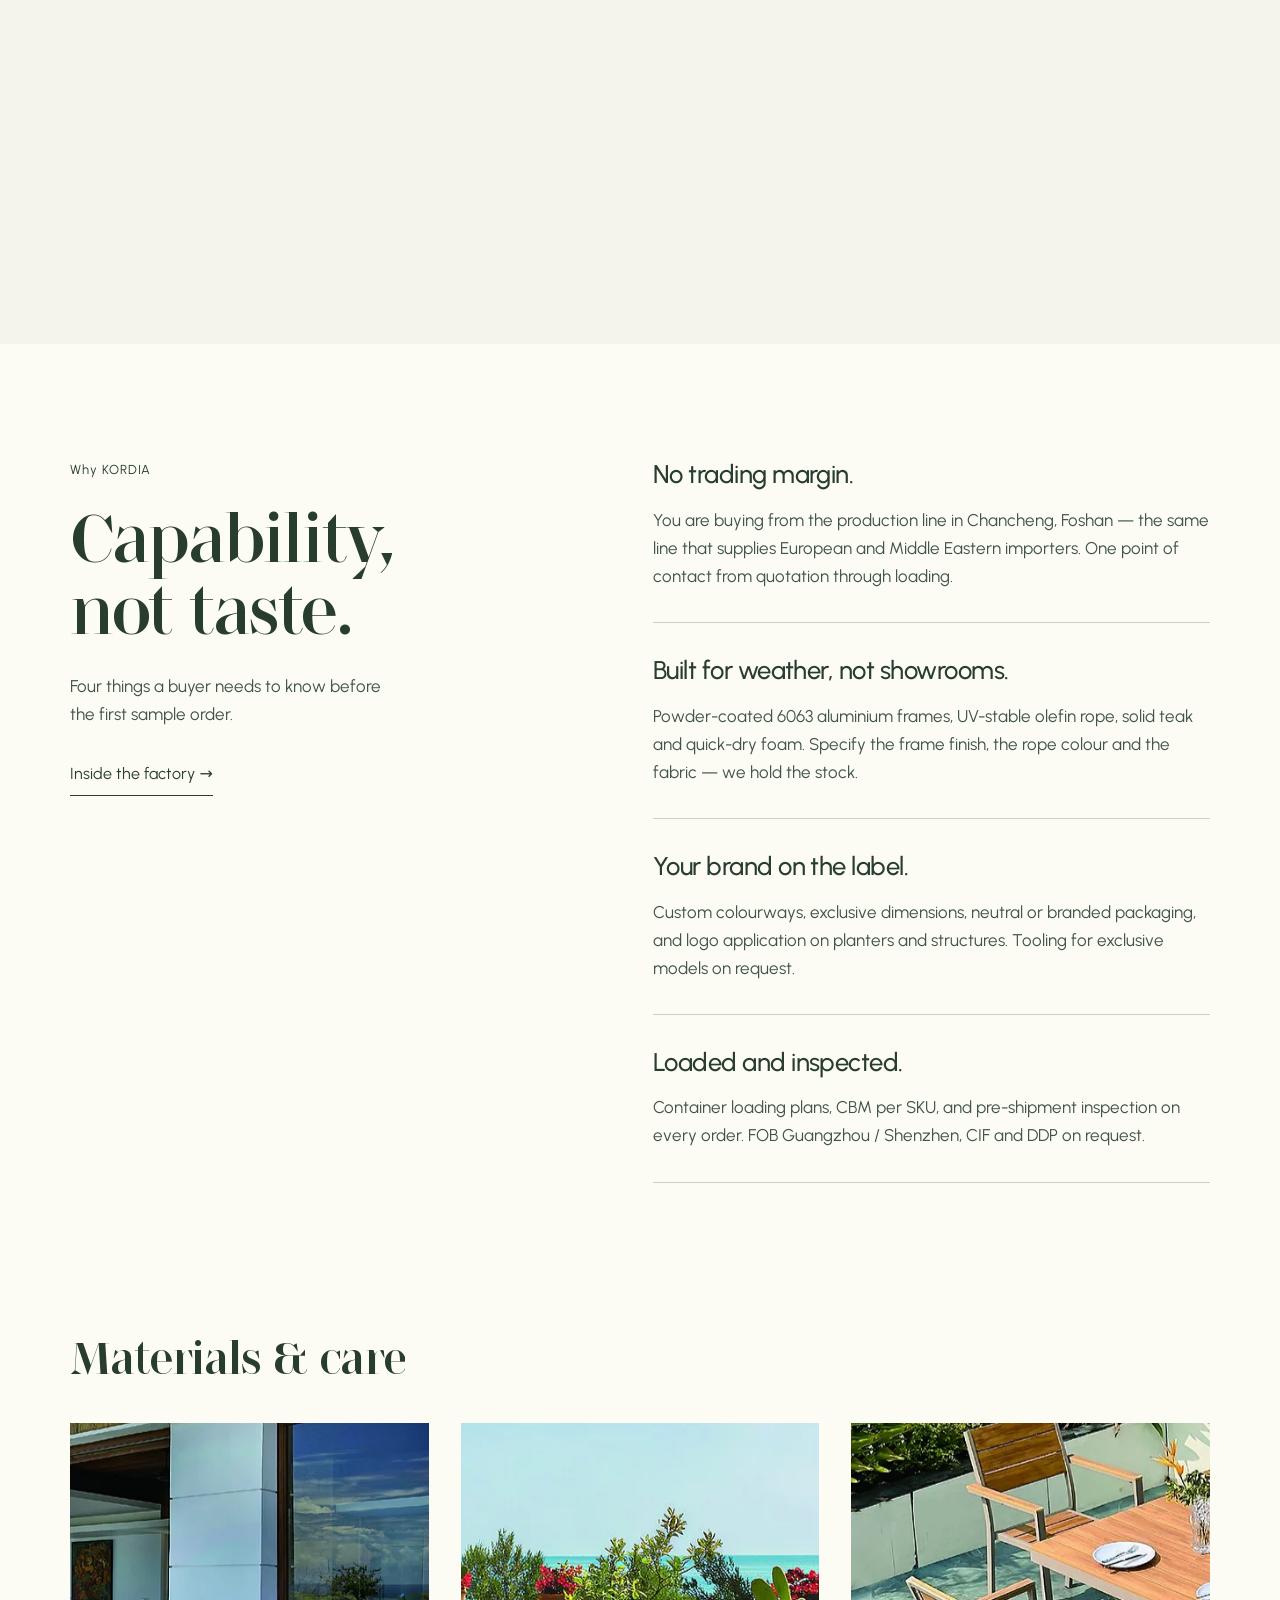
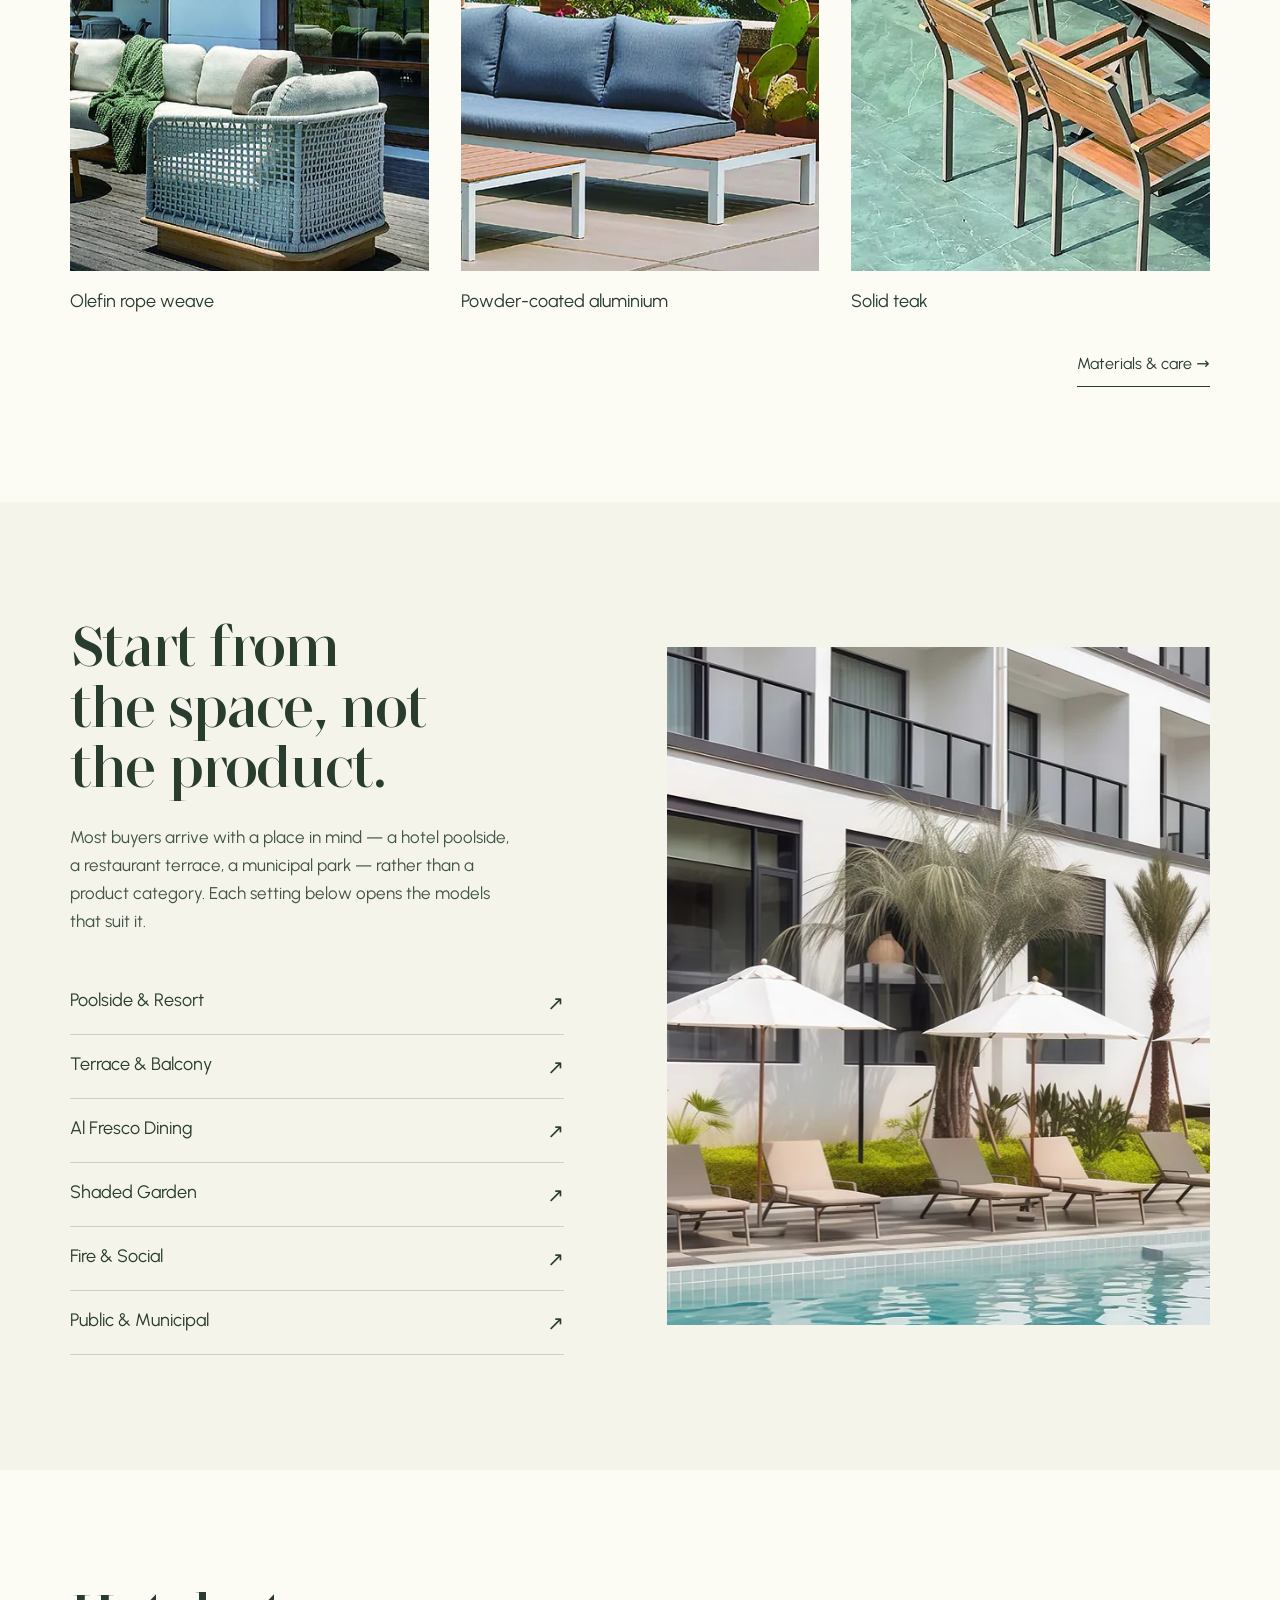
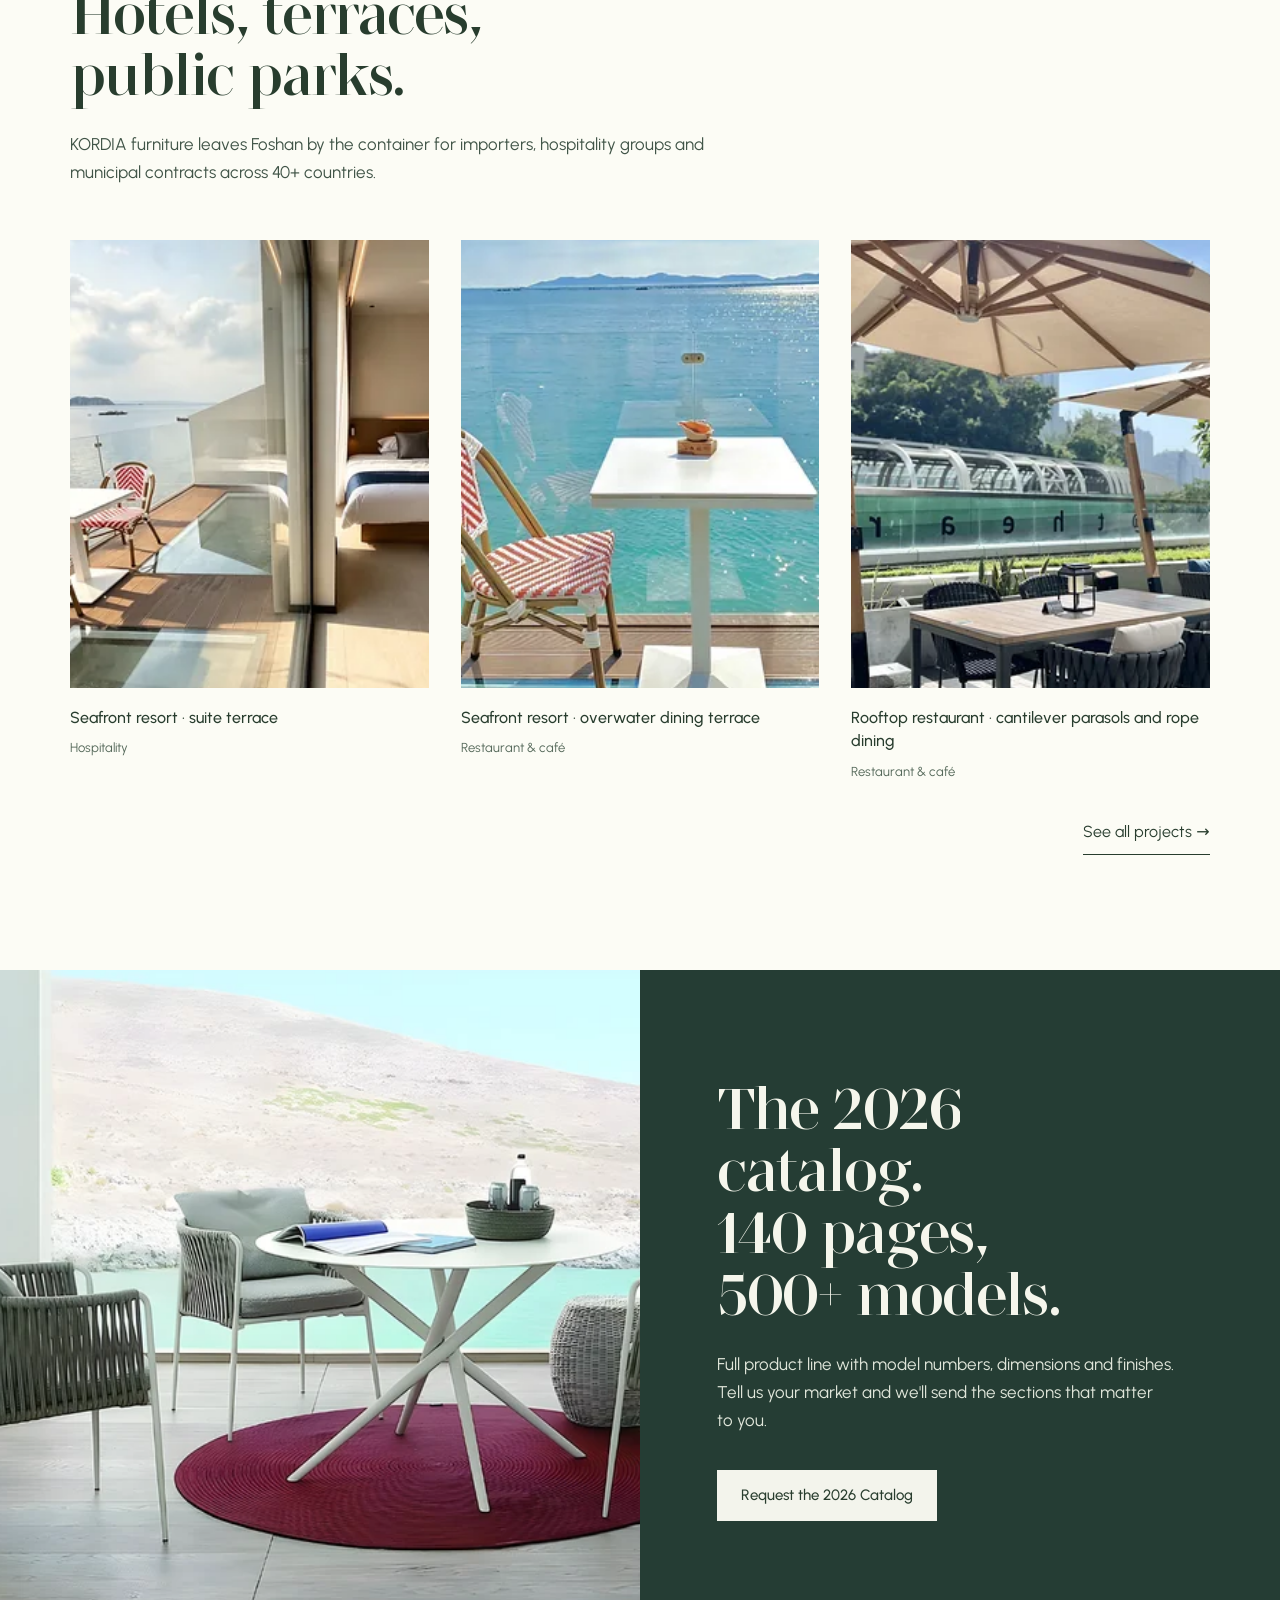
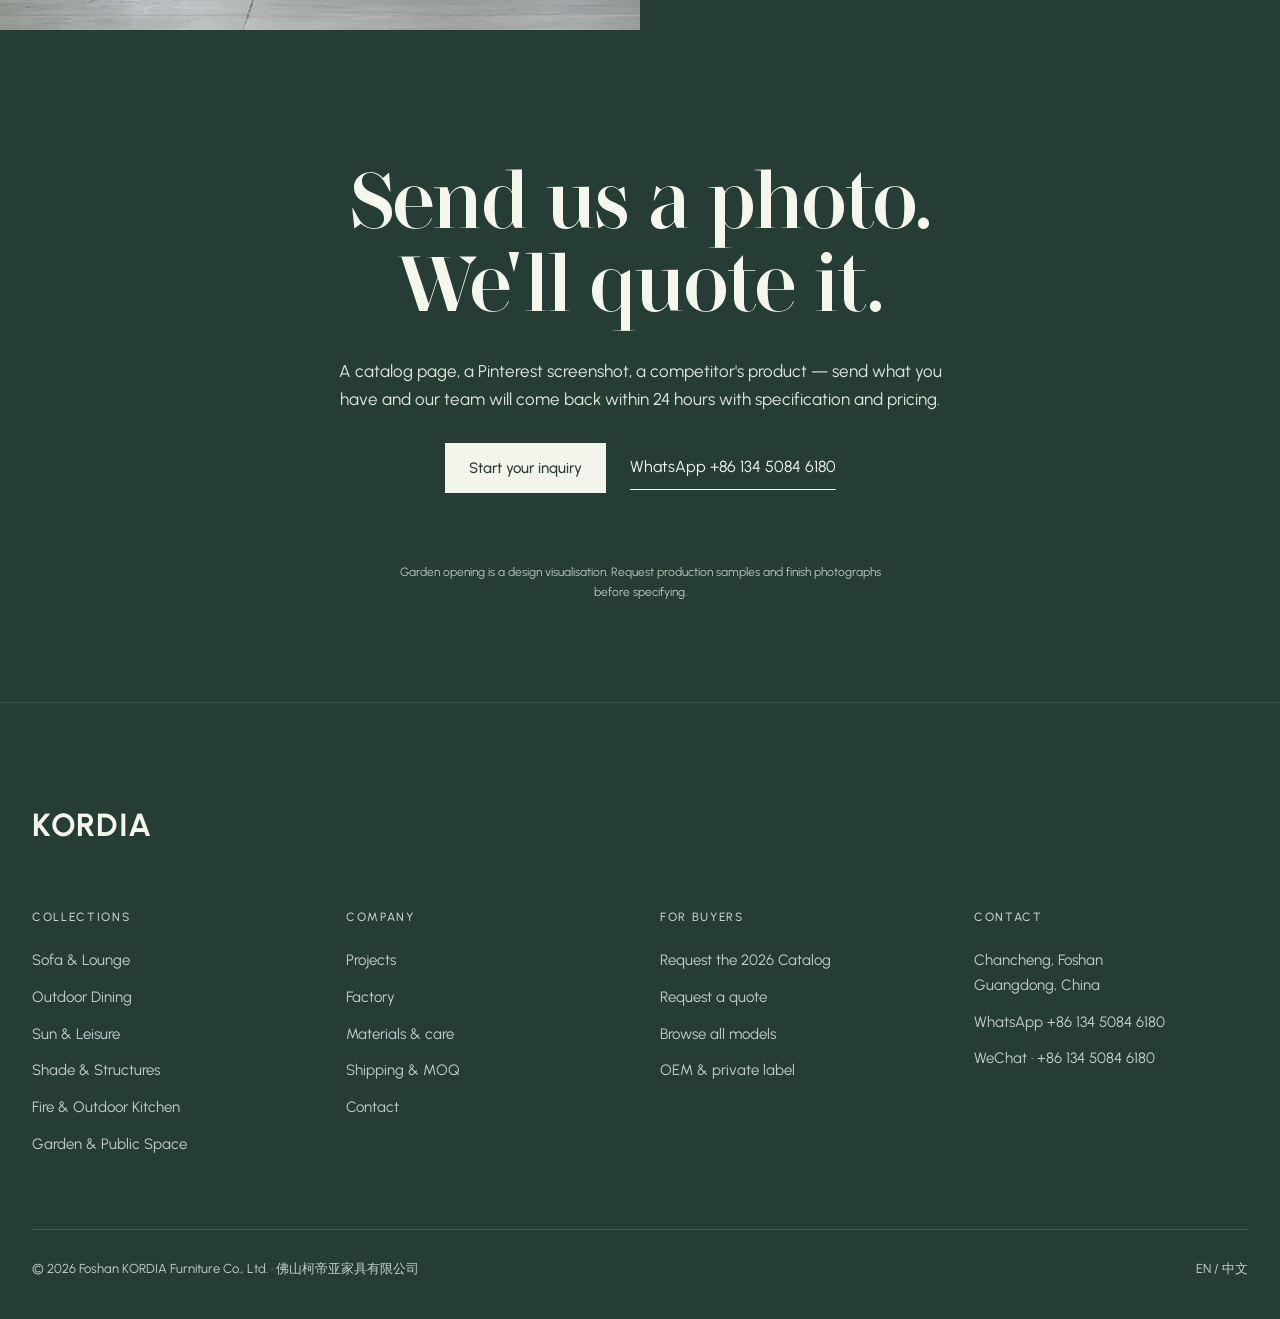
==== commit 585dfe1c: "Add layered cursor motion to home panels below the hero" ====
--- a/index.html
+++ b/index.html
@@ -13,7 +13,8 @@
 
 <link rel="stylesheet" href="assets/styles.css?v=20260830-point-alignment">
 <link rel="stylesheet" href="assets/garden-review.css?v=20260906-intro">
-<link rel="stylesheet" href="assets/garden-motion.css?v=20260906-motion">
+<link rel="stylesheet" href="assets/garden-motion.css?v=20260906-panels">
+<link rel="stylesheet" href="assets/panel-motion.css?v=20260906-panels">
 </head>
 <body>
 <noscript><style>#intro{display:none!important}#screen-home[hidden]{display:block!important}.kr-hero{height:auto;min-height:0}.kr-hero-stage{position:relative;top:0}.kr-curve{display:none}</style><p style="padding:20px 5%;margin:0;background:#e8ebe1">Enable JavaScript to browse models and build a selection. You can also <a href="https://wa.me/8613450846180" target="_blank" rel="noopener">request the catalogue on WhatsApp</a>.</p></noscript>
@@ -771,6 +772,7 @@
 
 <script src="assets/catalog-data.js?v=20260822-type"></script>
 <script src="assets/app.js?v=20260906-motion"></script>
-<script src="assets/garden-review.js?v=20260906-motion"></script>
+<script src="assets/garden-review.js?v=20260906-panels"></script>
+<script src="assets/panel-motion.js?v=20260906-panels"></script>
 </body>
 </html>
--- a/assets/garden-motion.css
+++ b/assets/garden-motion.css
@@ -56,22 +56,22 @@
 .kr-word-inner { display: inline-block; transform-origin: 0 100%; }
 .kr-motion-on .kr-text-ready .kr-word-inner { animation: kr-word-in 1s cubic-bezier(.16,1,.3,1) both; animation-delay: calc(var(--kr-word-index, 0) * 35ms); }
 @keyframes kr-word-in { from { transform: translateY(110%) rotate(4deg); opacity: .2; } to { transform: translateY(0) rotate(0); opacity: 1; } }
-.kr-motion-on [data-kr-reveal] { transition: opacity .8s ease, transform 1s cubic-bezier(.16,1,.3,1), clip-path 1.1s cubic-bezier(.16,1,.3,1); }
-.kr-motion-on [data-kr-reveal]:not(.kr-revealed) { opacity: 0; transform: translate3d(0, 40px, 0); }
-.kr-motion-on [data-kr-reveal="left"]:not(.kr-revealed) { transform: translate3d(-60px, 16px, 0); }
-.kr-motion-on [data-kr-reveal="right"]:not(.kr-revealed) { transform: translate3d(60px, 16px, 0); }
-.kr-motion-on [data-kr-reveal="image"]:not(.kr-revealed) { opacity: 1; clip-path: inset(15% 8% 0 8%); transform: translate3d(0, 45px, 0); }
-.kr-motion-on [data-kr-reveal].kr-revealed { opacity: 1; transform: none; clip-path: inset(0); }
-.kr-motion-on [data-kr-reveal]:focus-within { opacity: 1; transform: none; clip-path: none; }
+.kr-motion-on [data-kr-reveal] { transition: opacity .8s ease, translate 1s cubic-bezier(.16,1,.3,1), clip-path 1.1s cubic-bezier(.16,1,.3,1); }
+.kr-motion-on [data-kr-reveal]:not(.kr-revealed) { opacity: 0; translate: 0 40px; }
+.kr-motion-on [data-kr-reveal="left"]:not(.kr-revealed) { translate: -60px 16px; }
+.kr-motion-on [data-kr-reveal="right"]:not(.kr-revealed) { translate: 60px 16px; }
+.kr-motion-on [data-kr-reveal="image"]:not(.kr-revealed) { opacity: 1; clip-path: inset(15% 8% 0 8%); translate: 0 45px; }
+.kr-motion-on [data-kr-reveal].kr-revealed { opacity: 1; translate: none; clip-path: none; }
+.kr-motion-on [data-kr-reveal]:focus-within { opacity: 1; translate: none; clip-path: none; }
 .kr-home { overflow: clip; }
 .kr-pool-frame, .kr-project-grid .frame, .kr-catalog-frame { isolation: isolate; }
 .kr-motion-on .kr-project-grid article:nth-child(2) { transition-delay: 110ms; }
 .kr-motion-on .kr-project-grid article:nth-child(3) { transition-delay: 220ms; }
 .kr-motion-on .kr-material-grid figure:nth-child(2) { transition-delay: 100ms; }
 .kr-motion-on .kr-material-grid figure:nth-child(3) { transition-delay: 200ms; }
-.kr-home .coll-card .frame, .p-card .frame, .kr-project-grid article>button { transition: transform .55s cubic-bezier(.2,.7,.3,1), box-shadow .4s; transform: perspective(1000px) rotateX(var(--kr-tilt-x, 0deg)) rotateY(var(--kr-tilt-y, 0deg)); }
+.p-card .frame { transition: transform .55s cubic-bezier(.2,.7,.3,1), box-shadow .4s; transform: perspective(1000px) rotateX(var(--kr-tilt-x, 0deg)) rotateY(var(--kr-tilt-y, 0deg)); }
 @media (hover: hover) and (pointer: fine) {
-  .kr-home .coll-card:hover .frame, .p-card:hover .frame { box-shadow: 0 18px 40px #253d3419; }
+  .p-card:hover .frame { box-shadow: 0 18px 40px #253d3419; }
   .kr-button, .kr-hero-chat, .btn { transition: transform .4s cubic-bezier(.2,.7,.3,1), background .25s, box-shadow .25s; }
   .kr-button:hover, .kr-hero-chat:hover, .btn:hover { transform: translateY(-3px); box-shadow: 0 8px 24px #17292318; }
   .kr-settings .set-card { transition: padding .4s, background .4s; }
@@ -91,7 +91,7 @@
 html:not(.kr-motion-on) .kr-furniture-layer { display: none; }
 html:not(.kr-motion-on) .kr-curve { display: none; }
 html:not(.kr-motion-on) .kr-home img { transform: none !important; }
-html:not(.kr-motion-on) [data-kr-reveal] { opacity: 1; transform: none; clip-path: none; }
+html:not(.kr-motion-on) [data-kr-reveal] { opacity: 1; transform: none; translate: none; clip-path: none; }
 html:not(.kr-motion-on) .kr-home .frame { transform: none; }
 html:not(.kr-motion-on) .kr-button:hover, html:not(.kr-motion-on) .kr-hero-chat:hover, html:not(.kr-motion-on) .btn:hover, html:not(.kr-motion-on) .kr-orbit:hover { transform: none; scale: 1; }
 .kr-scene-idle .kr-botanical, .kr-scene-idle .kr-orbit svg { animation-play-state: paused; }
@@ -137,6 +137,6 @@
   .kr-hero { height: auto; min-height: 0; }
   .kr-hero-stage { position: relative; top: auto; }
   .kr-furniture-layer { display: none; }
-  [data-kr-reveal] { opacity: 1 !important; transform: none !important; clip-path: none !important; transition: none !important; }
+  [data-kr-reveal] { opacity: 1 !important; transform: none !important; translate: none !important; clip-path: none !important; transition: none !important; }
   .kr-motion-toggle { display: none; }
 }
--- a/assets/panel-motion.css
+++ b/assets/panel-motion.css
@@ -0,0 +1,54 @@
+/* Perspective, reflected light and independent image/caption depth below hero. */
+#screen-home [data-kr-panel] { position: relative; transform-style: preserve-3d; }
+#screen-home .kr-panel-engaged {
+  z-index: 2;
+  transform: perspective(1100px) translateY(var(--kr-panel-lift, 0px)) rotateX(var(--kr-panel-rx, 0deg)) rotateY(var(--kr-panel-ry, 0deg));
+  will-change: transform;
+}
+#screen-home [data-kr-panel]::before {
+  content: ''; position: absolute; inset: 0; z-index: 3; pointer-events: none;
+  background: radial-gradient(ellipse at var(--kr-panel-light-x, 50%) var(--kr-panel-light-y, 50%), #fff 0%, #ffffff35 35%, transparent 72%);
+  opacity: var(--kr-panel-light-opacity, 0); border-radius: inherit;
+  translate: 0 0 1px;
+}
+#screen-home [data-kr-panel] img {
+  /* Individual translate composes with the existing scroll-linked transform. */
+  translate: var(--kr-panel-image-x, 0px) var(--kr-panel-image-y, 0px);
+}
+#screen-home [data-kr-panel="image"]>.frame,
+#screen-home [data-kr-panel="image"]>.kr-material-frame,
+#screen-home [data-kr-panel="image"]>button {
+  translate: 0 0 12px;
+  box-shadow: var(--kr-panel-shadow-x, 0px) var(--kr-panel-shadow-y, 0px) 42px rgb(23 41 35 / var(--kr-panel-shadow-opacity, 0));
+}
+#screen-home [data-kr-panel="scene"] {
+  box-shadow: var(--kr-panel-shadow-x, 0px) var(--kr-panel-shadow-y, 0px) 48px rgb(23 41 35 / var(--kr-panel-shadow-opacity, 0));
+}
+#screen-home [data-kr-panel="image"]>.frame img,
+#screen-home .kr-project-grid [data-kr-panel]>button img { transform: none; scale: 1.06; }
+#screen-home .kr-pool-frame[data-kr-panel] img { scale: 1.035; }
+#screen-home [data-kr-panel]>:is(h2,h3,p,figcaption,.cap,.sub,.coll-card-wide-foot,.set-card-body) {
+  translate: var(--kr-panel-content-x, 0px) var(--kr-panel-content-y, 0px) 26px;
+}
+#screen-home [data-kr-panel="text"]::before { inset: -12px; }
+#screen-home .kr-catalog-copy[data-kr-panel]::before { inset: 0; }
+#screen-home [data-kr-panel="row"]::before { background: linear-gradient(110deg, #a3b898, transparent 80%); }
+#screen-home [data-kr-panel="row"]::after {
+  translate: var(--kr-panel-content-x, 0px) var(--kr-panel-content-y, 0px) 30px;
+}
+#screen-home .kr-settings [data-kr-panel="row"]:hover { padding-left: 0; }
+/* Give the moving cards breathing room inside the horizontal viewport. */
+.kr-horizontal .kr-collection-window { padding-top: 32px; padding-bottom: 28px; margin-top: -24px; margin-bottom: -18px; }
+/* Keyboard readers get a stable face and the original focus indicator. */
+#screen-home .kr-panel-engaged:has(:focus-visible),
+#screen-home .kr-panel-engaged:focus-visible { transform: none; }
+@media (hover: none), (pointer: coarse), (prefers-reduced-motion: reduce) {
+  #screen-home [data-kr-panel] { transform-style: flat; }
+  #screen-home [data-kr-panel]::before { display: none; }
+  #screen-home [data-kr-panel] img { translate: none; scale: none; }
+  #screen-home [data-kr-panel]>* { translate: none; }
+}
+html:not(.kr-motion-on) #screen-home [data-kr-panel] { transform: none; transform-style: flat; }
+html:not(.kr-motion-on) #screen-home [data-kr-panel]::before { display: none; }
+html:not(.kr-motion-on) #screen-home [data-kr-panel] img { translate: none; scale: none; }
+html:not(.kr-motion-on) #screen-home [data-kr-panel]>* { translate: none; }
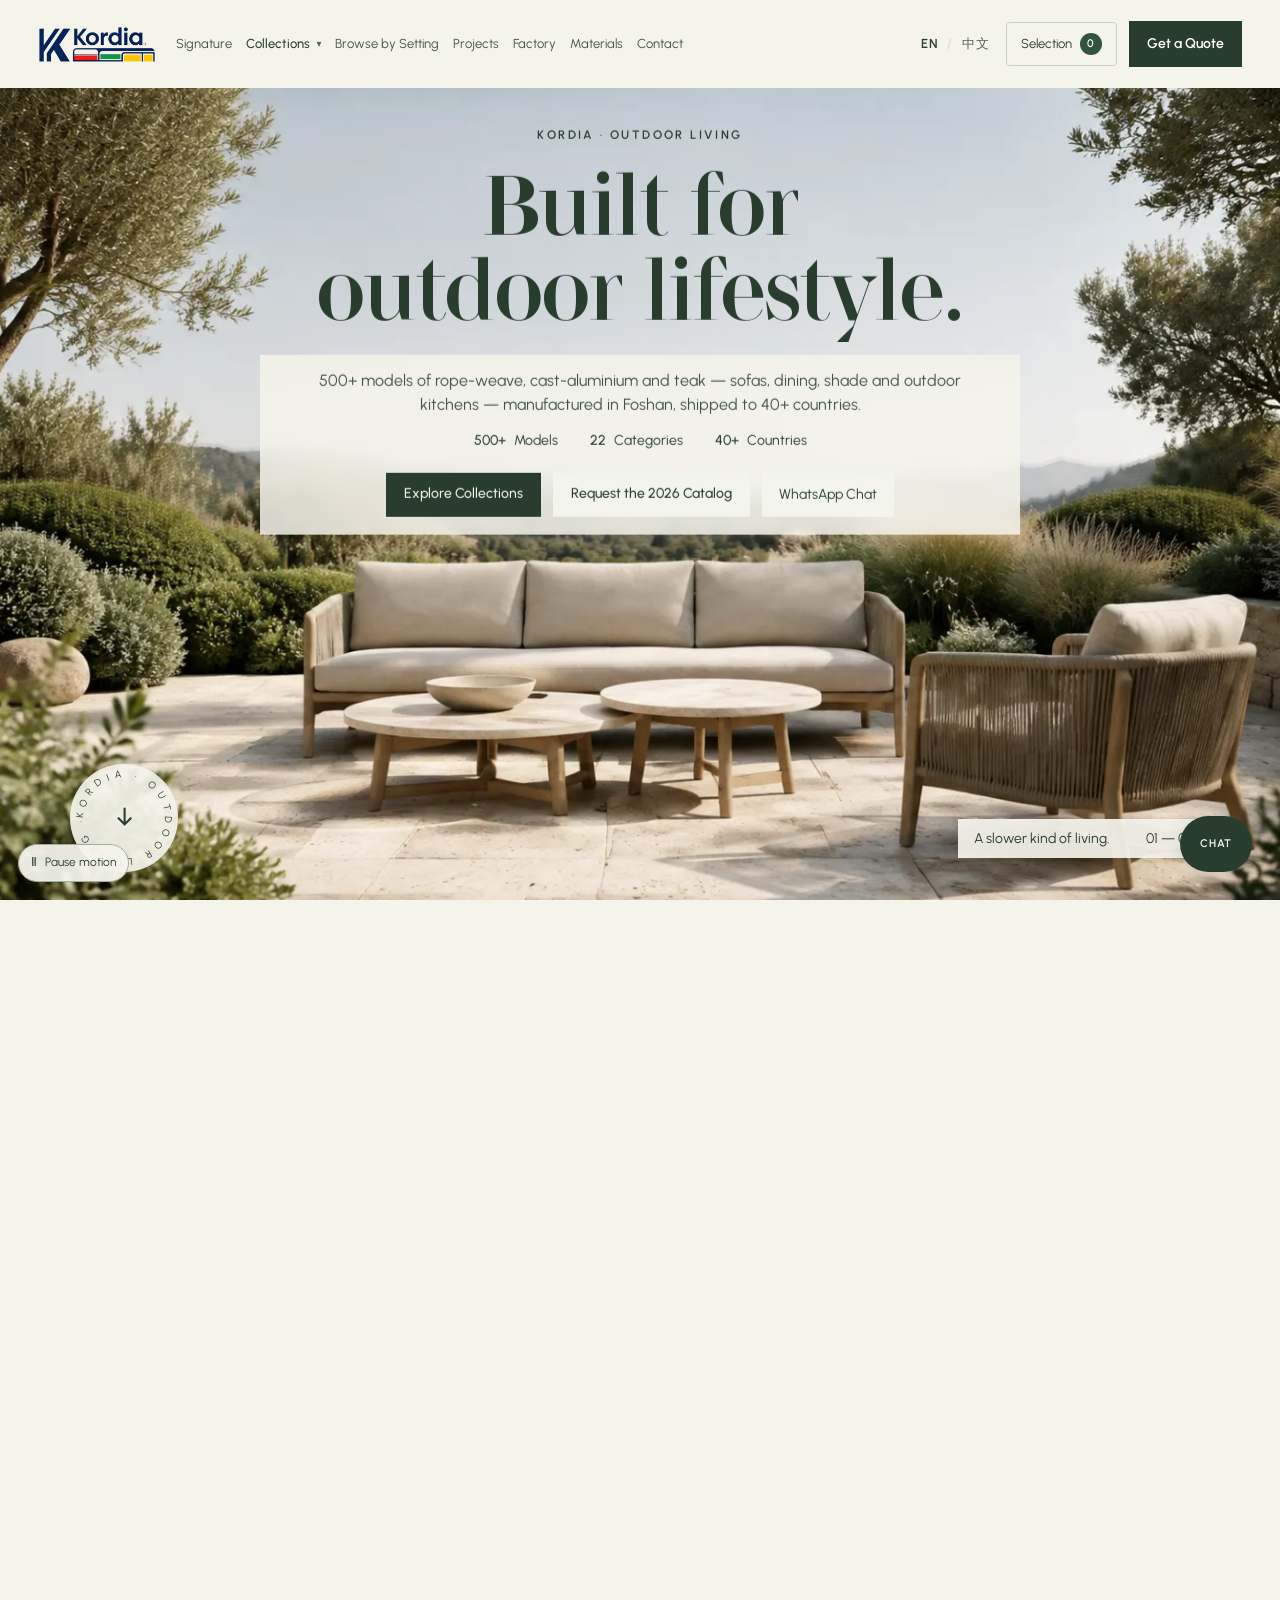
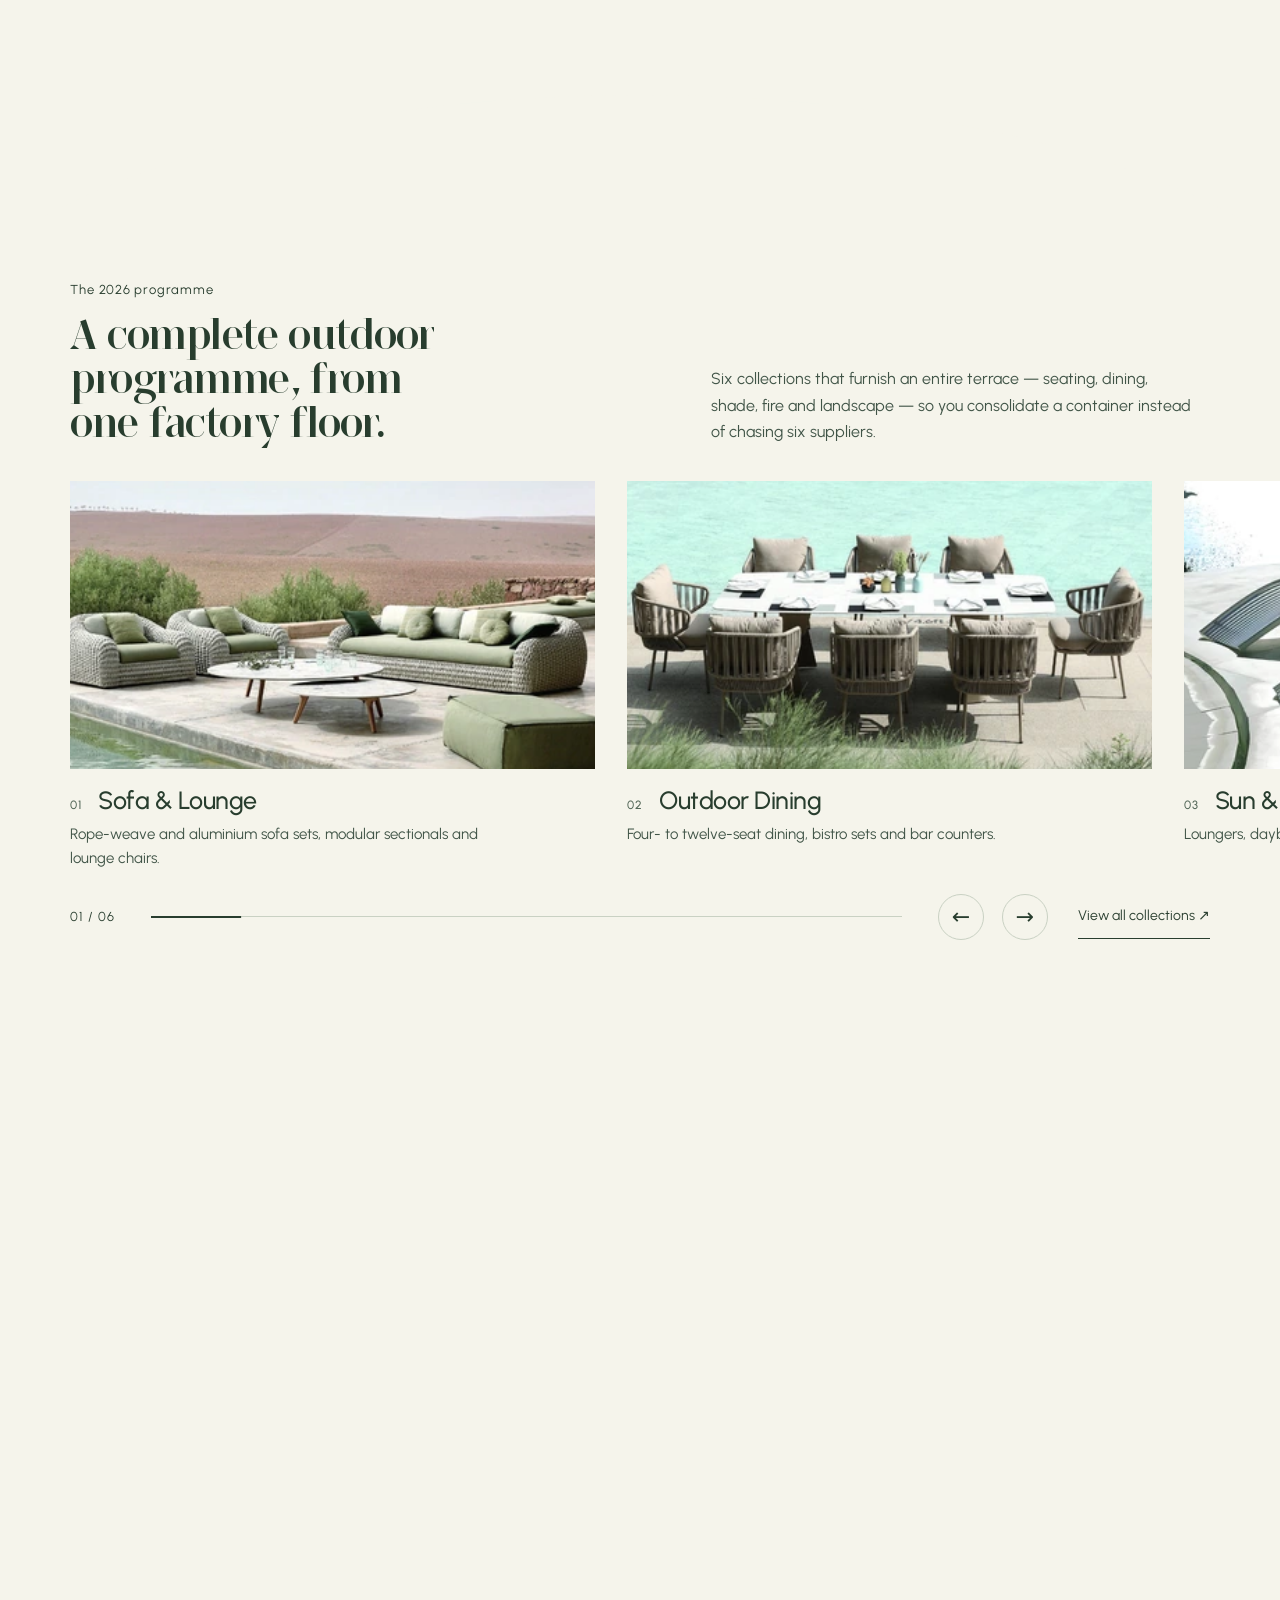
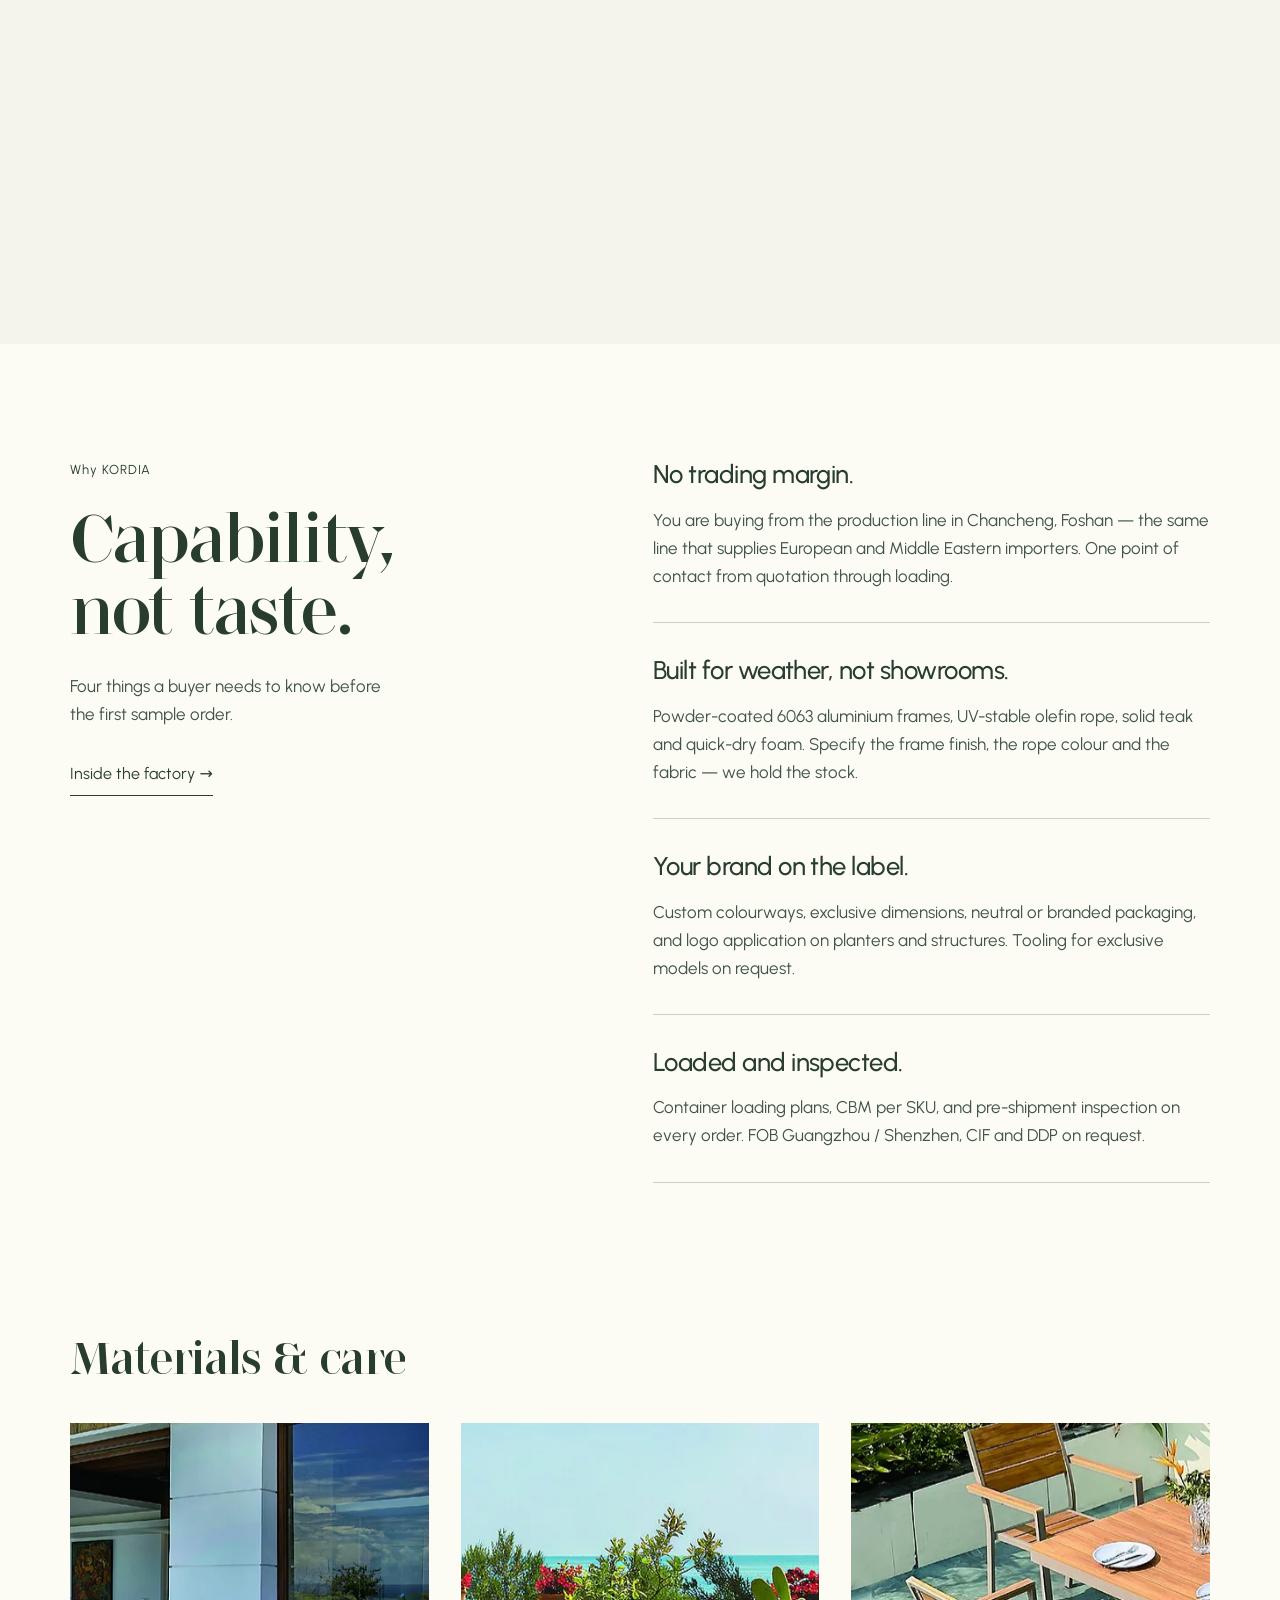
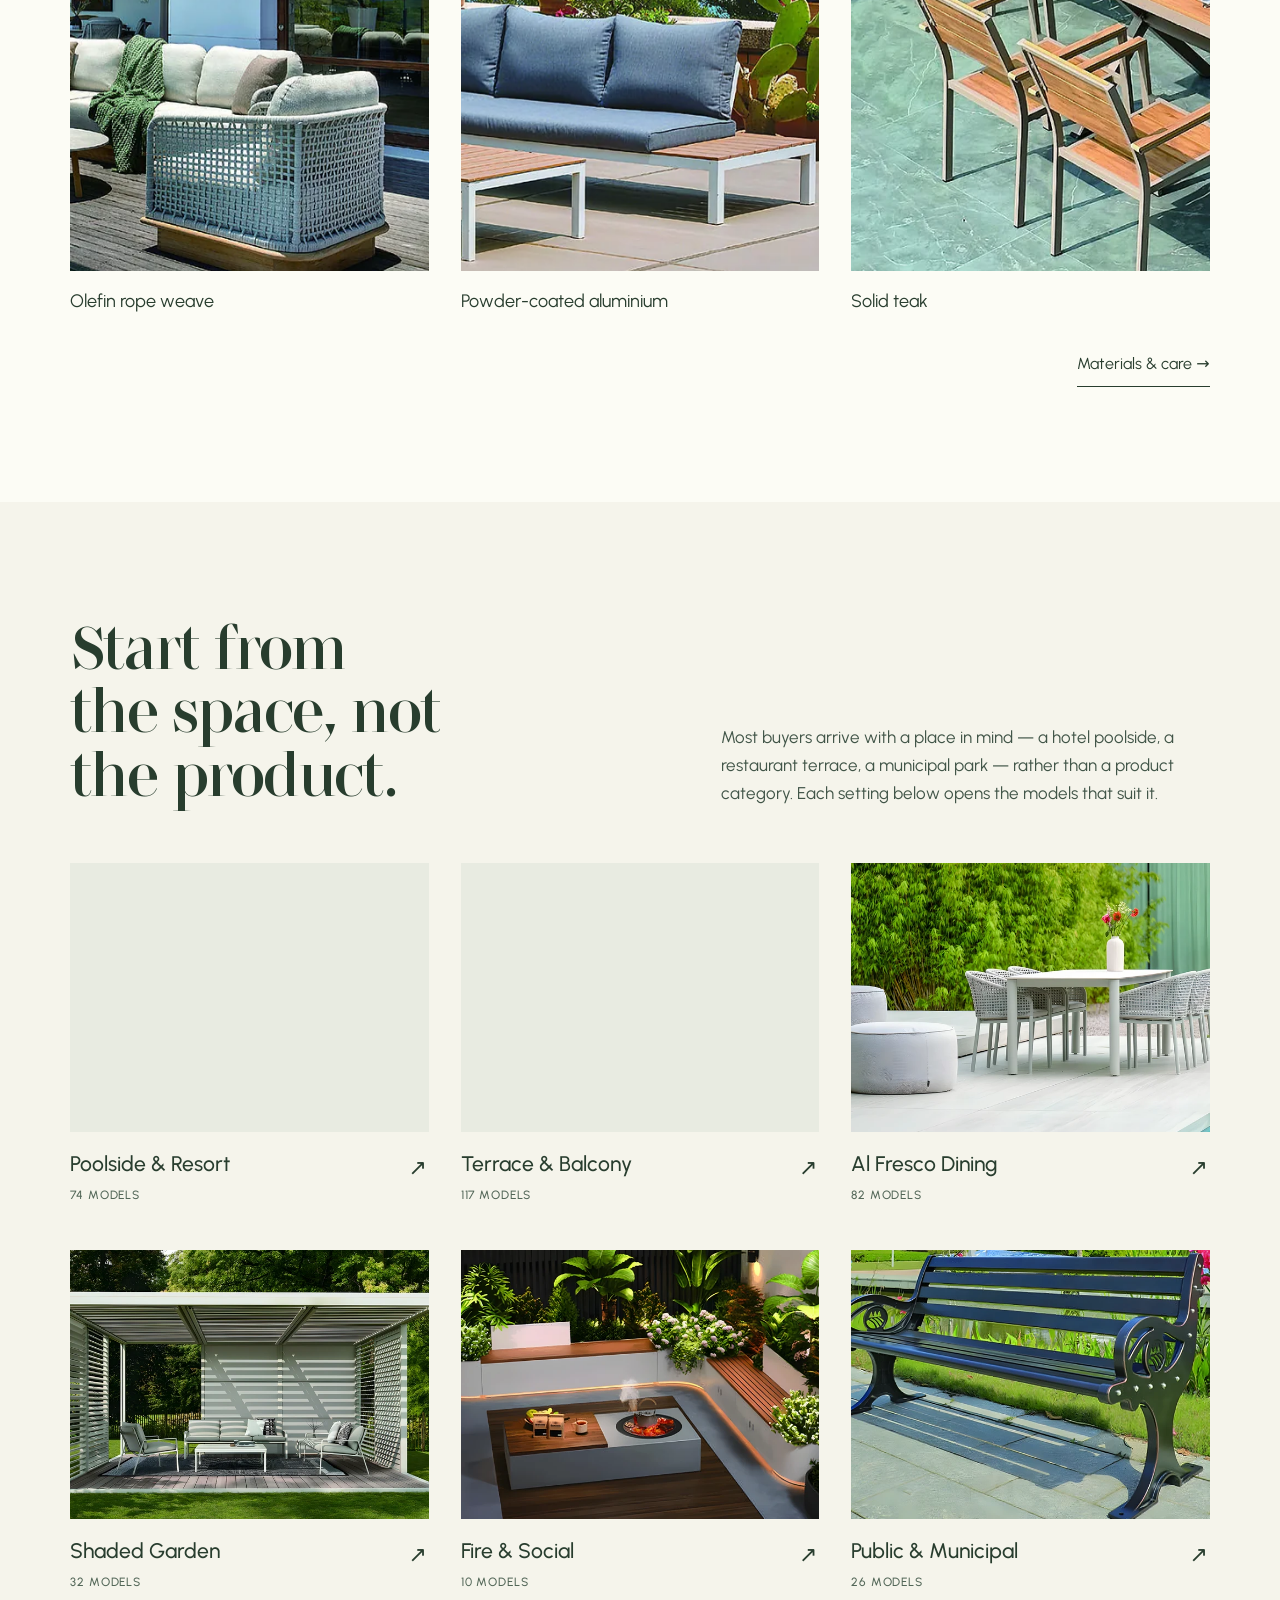
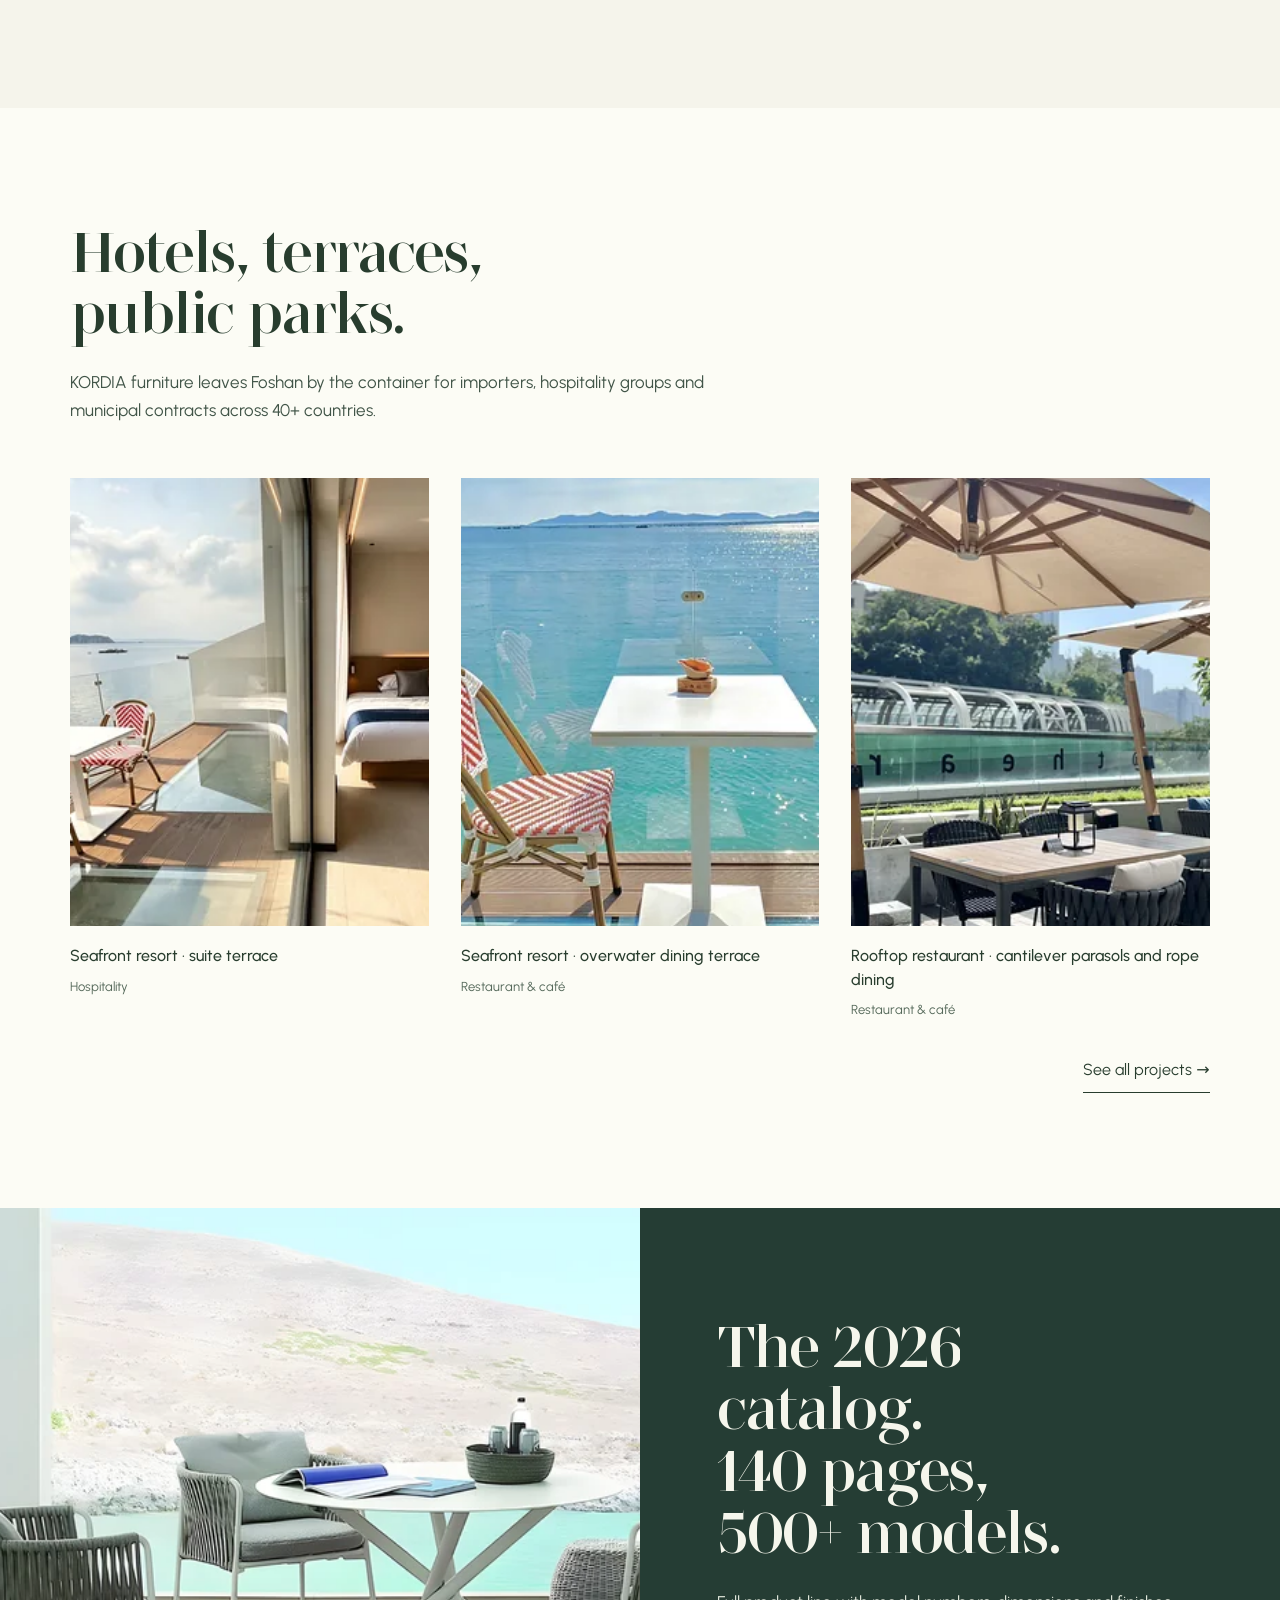
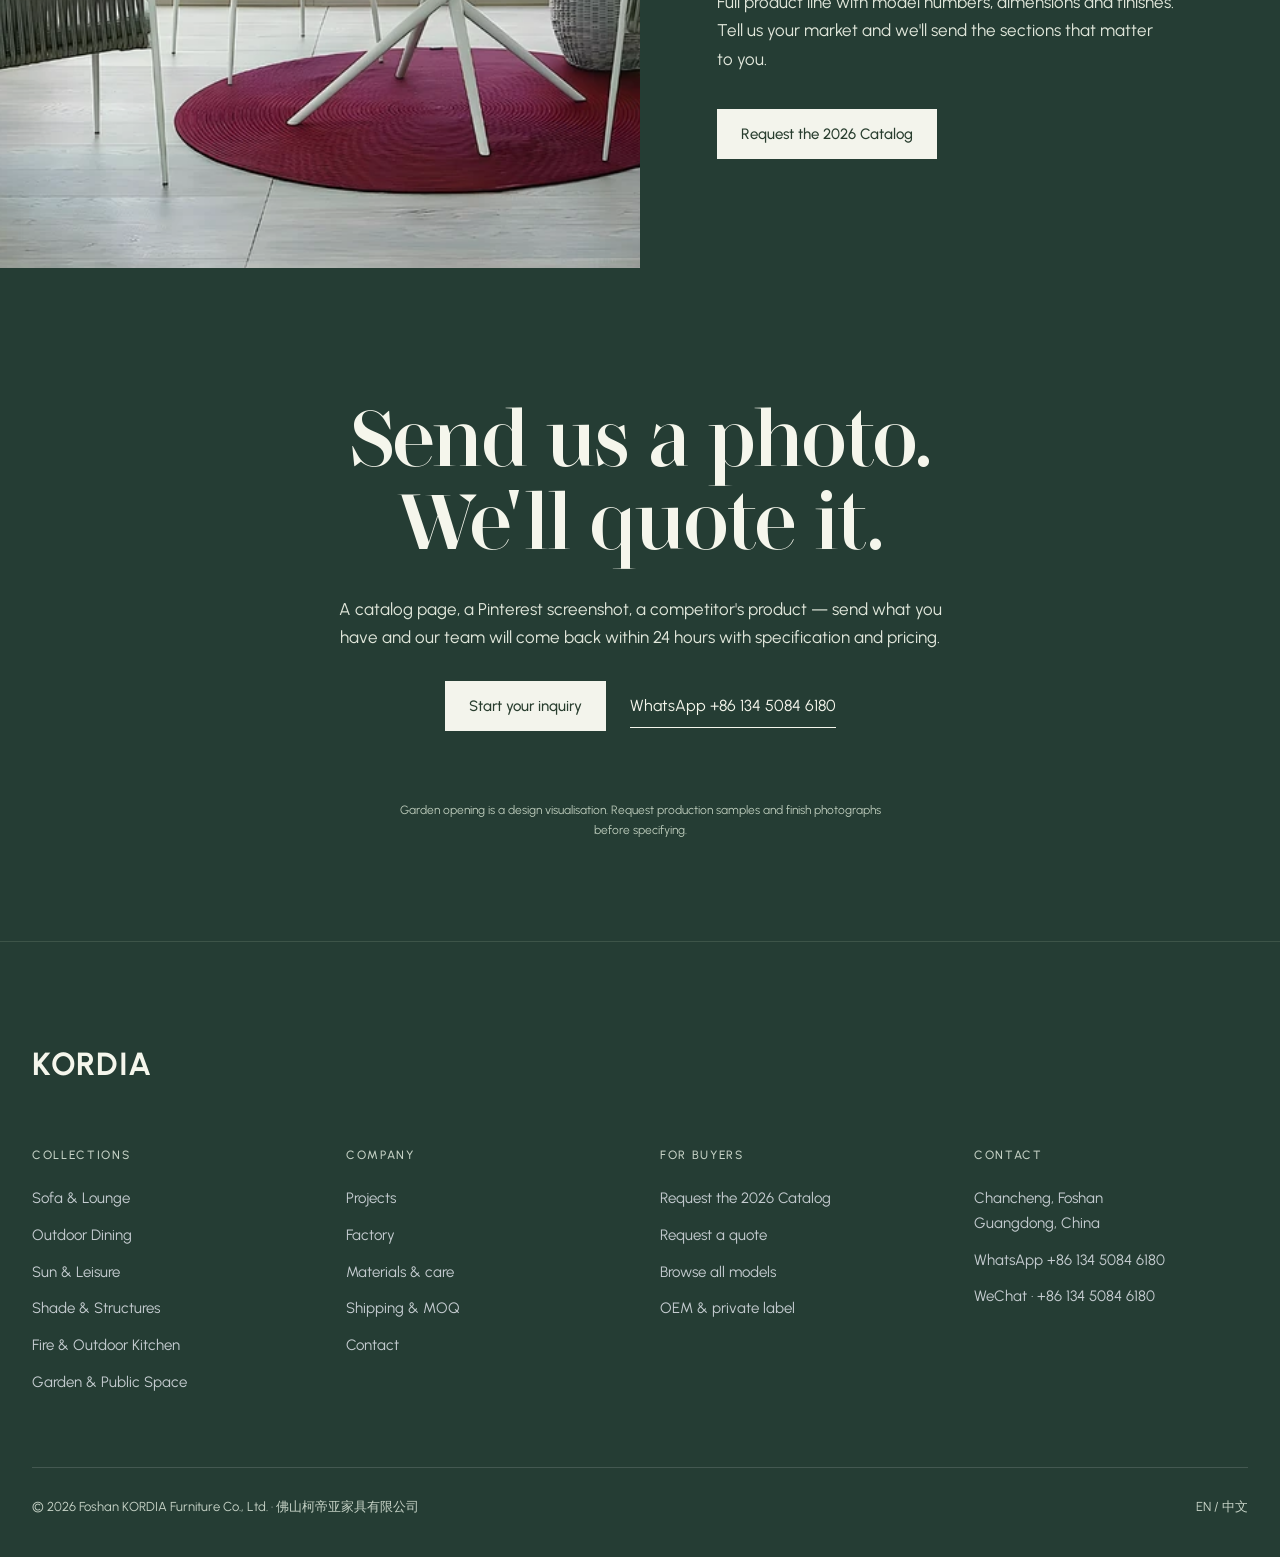
==== commit a605b61c: "Restore thumbnail browsing by space with layered panel motion" ====
--- a/index.html
+++ b/index.html
@@ -14,7 +14,8 @@
 <link rel="stylesheet" href="assets/styles.css?v=20260830-point-alignment">
 <link rel="stylesheet" href="assets/garden-review.css?v=20260906-intro">
 <link rel="stylesheet" href="assets/garden-motion.css?v=20260906-panels">
-<link rel="stylesheet" href="assets/panel-motion.css?v=20260906-panels">
+<link rel="stylesheet" href="assets/panel-motion.css?v=20260906-spaces">
+<link rel="stylesheet" href="assets/space-cards.css?v=20260906-spaces">
 </head>
 <body>
 <noscript><style>#intro{display:none!important}#screen-home[hidden]{display:block!important}.kr-hero{height:auto;min-height:0}.kr-hero-stage{position:relative;top:0}.kr-curve{display:none}</style><p style="padding:20px 5%;margin:0;background:#e8ebe1">Enable JavaScript to browse models and build a selection. You can also <a href="https://wa.me/8613450846180" target="_blank" rel="noopener">request the catalogue on WhatsApp</a>.</p></noscript>
@@ -142,8 +143,8 @@
   </section>
   <section class="kr-settings kr-section" aria-labelledby="setting-title">
     <div class="kr-shell kr-settings-grid">
-      <div class="kr-settings-copy"><h2 id="setting-title" data-i18n="setTitle">Start from the space, not the product.</h2><p data-i18n="setIntro">Most buyers arrive with a place in mind, a hotel poolside, a restaurant terrace, a municipal park, rather than a product category. Each setting below opens the models that suit it.</p><div class="set-grid" id="home-settings"></div></div>
-      <figure class="kr-pool-frame"><img src="assets/images/projects/proj-resort-pool-1600.webp" srcset="assets/images/projects/proj-resort-pool-960.webp 960w, assets/images/projects/proj-resort-pool-1600.webp 1600w, assets/images/projects/proj-resort-pool-2200.webp 2200w" sizes="(max-width:900px) 100vw, 50vw" width="1600" height="900" loading="lazy" alt="Sun loungers and parasols arranged along the resort poolside"></figure>
+      <div class="kr-settings-copy"><h2 id="setting-title" data-i18n="setTitle">Start from the space, not the product.</h2><p data-i18n="setIntro">Most buyers arrive with a place in mind, a hotel poolside, a restaurant terrace, a municipal park, rather than a product category. Each setting below opens the models that suit it.</p></div>
+      <div class="set-grid" id="home-settings"></div>
     </div>
   </section>
   <section class="kr-projects kr-section" id="home-projects" aria-labelledby="project-title">
@@ -771,8 +772,8 @@
 <button class="kr-motion-toggle" type="button" aria-pressed="false" hidden><span aria-hidden="true">Ⅱ</span><span class="kr-motion-label">Pause motion</span></button>
 
 <script src="assets/catalog-data.js?v=20260822-type"></script>
-<script src="assets/app.js?v=20260906-motion"></script>
+<script src="assets/app.js?v=20260906-spaces"></script>
 <script src="assets/garden-review.js?v=20260906-panels"></script>
-<script src="assets/panel-motion.js?v=20260906-panels"></script>
+<script src="assets/panel-motion.js?v=20260906-spaces"></script>
 </body>
 </html>
--- a/assets/panel-motion.css
+++ b/assets/panel-motion.css
@@ -17,6 +17,7 @@
 }
 #screen-home [data-kr-panel="image"]>.frame,
 #screen-home [data-kr-panel="image"]>.kr-material-frame,
+#screen-home [data-kr-panel="image"]>.set-card-image,
 #screen-home [data-kr-panel="image"]>button {
   translate: 0 0 12px;
   box-shadow: var(--kr-panel-shadow-x, 0px) var(--kr-panel-shadow-y, 0px) 42px rgb(23 41 35 / var(--kr-panel-shadow-opacity, 0));
@@ -25,6 +26,7 @@
   box-shadow: var(--kr-panel-shadow-x, 0px) var(--kr-panel-shadow-y, 0px) 48px rgb(23 41 35 / var(--kr-panel-shadow-opacity, 0));
 }
 #screen-home [data-kr-panel="image"]>.frame img,
+#screen-home [data-kr-panel="image"]>.set-card-image img,
 #screen-home .kr-project-grid [data-kr-panel]>button img { transform: none; scale: 1.06; }
 #screen-home .kr-pool-frame[data-kr-panel] img { scale: 1.035; }
 #screen-home [data-kr-panel]>:is(h2,h3,p,figcaption,.cap,.sub,.coll-card-wide-foot,.set-card-body) {
@@ -32,11 +34,6 @@
 }
 #screen-home [data-kr-panel="text"]::before { inset: -12px; }
 #screen-home .kr-catalog-copy[data-kr-panel]::before { inset: 0; }
-#screen-home [data-kr-panel="row"]::before { background: linear-gradient(110deg, #a3b898, transparent 80%); }
-#screen-home [data-kr-panel="row"]::after {
-  translate: var(--kr-panel-content-x, 0px) var(--kr-panel-content-y, 0px) 30px;
-}
-#screen-home .kr-settings [data-kr-panel="row"]:hover { padding-left: 0; }
 /* Give the moving cards breathing room inside the horizontal viewport. */
 .kr-horizontal .kr-collection-window { padding-top: 32px; padding-bottom: 28px; margin-top: -24px; margin-bottom: -18px; }
 /* Keyboard readers get a stable face and the original focus indicator. */
--- a/assets/space-cards.css
+++ b/assets/space-cards.css
@@ -0,0 +1,31 @@
+/* Restore visual browsing by space, using the existing six catalogue settings. */
+.kr-settings .kr-settings-grid { display: block; }
+.kr-settings .kr-settings-copy { display: grid; grid-template-columns: 1.1fr 1fr; gap: 10%; align-items: end; }
+.kr-settings .kr-settings-copy h2 { max-width: 15ch; font-size: clamp(42px, 4.7vw, 72px); }
+.kr-settings .kr-settings-copy p { margin: 0; max-width: 49ch; }
+.kr-settings #home-settings { display: grid; grid-template-columns: repeat(3, minmax(0, 1fr)); gap: 44px 32px; margin-top: 56px; }
+.kr-settings #home-settings .set-card { min-width: 0; min-height: 0; aspect-ratio: auto; align-self: start; overflow: visible; border: 0; padding: 0; background: transparent; }
+.kr-settings #home-settings .set-card::after { content: none; }
+.kr-settings #home-settings .set-card-image { position: relative; display: block; aspect-ratio: 4 / 3; overflow: hidden; background: var(--sand); }
+.kr-settings #home-settings img { display: block; width: 100%; height: 100%; object-fit: cover; }
+.kr-settings #home-settings .set-card-body { position: relative; inset: auto; display: block; padding: 18px 32px 0 0; }
+.kr-settings #home-settings .set-card-body::after { content: '↗'; position: absolute; right: 2px; top: 18px; color: var(--ink); font-size: 22px; }
+.kr-settings #home-settings .set-card-name { color: var(--ink); font-size: clamp(19px, 1.65vw, 24px); font-weight: 500; line-height: 1.35; margin: 0 0 8px; }
+.kr-settings #home-settings .set-card-count { display: block; color: var(--muted); font-size: 12px; letter-spacing: .07em; }
+.kr-settings #home-settings .set-card:hover .set-card-name { color: var(--red-dark); }
+@media (max-width: 980px) {
+  .kr-settings .kr-settings-copy { grid-template-columns: 1fr; gap: 24px; }
+  .kr-settings .kr-settings-copy h2 { max-width: 19ch; }
+  .kr-settings .kr-settings-copy p { max-width: 60ch; }
+  .kr-settings #home-settings { grid-template-columns: repeat(2, minmax(0, 1fr)); gap: 36px 24px; margin-top: 40px; }
+}
+@media (max-width: 620px) {
+  .kr-settings #home-settings { grid-template-columns: 1fr; gap: 32px; margin-top: 32px; }
+  .kr-settings .kr-settings-copy h2 { font-size: 42px; }
+  .kr-settings #home-settings .set-card-image { aspect-ratio: 4 / 3; }
+  .kr-settings #home-settings .set-card-name { font-size: 22px; }
+}
+@media (max-width: 370px) {
+  .kr-settings .kr-settings-copy h2 { font-size: 36px; }
+  .kr-settings #home-settings .set-card-name { font-size: 20px; }
+}
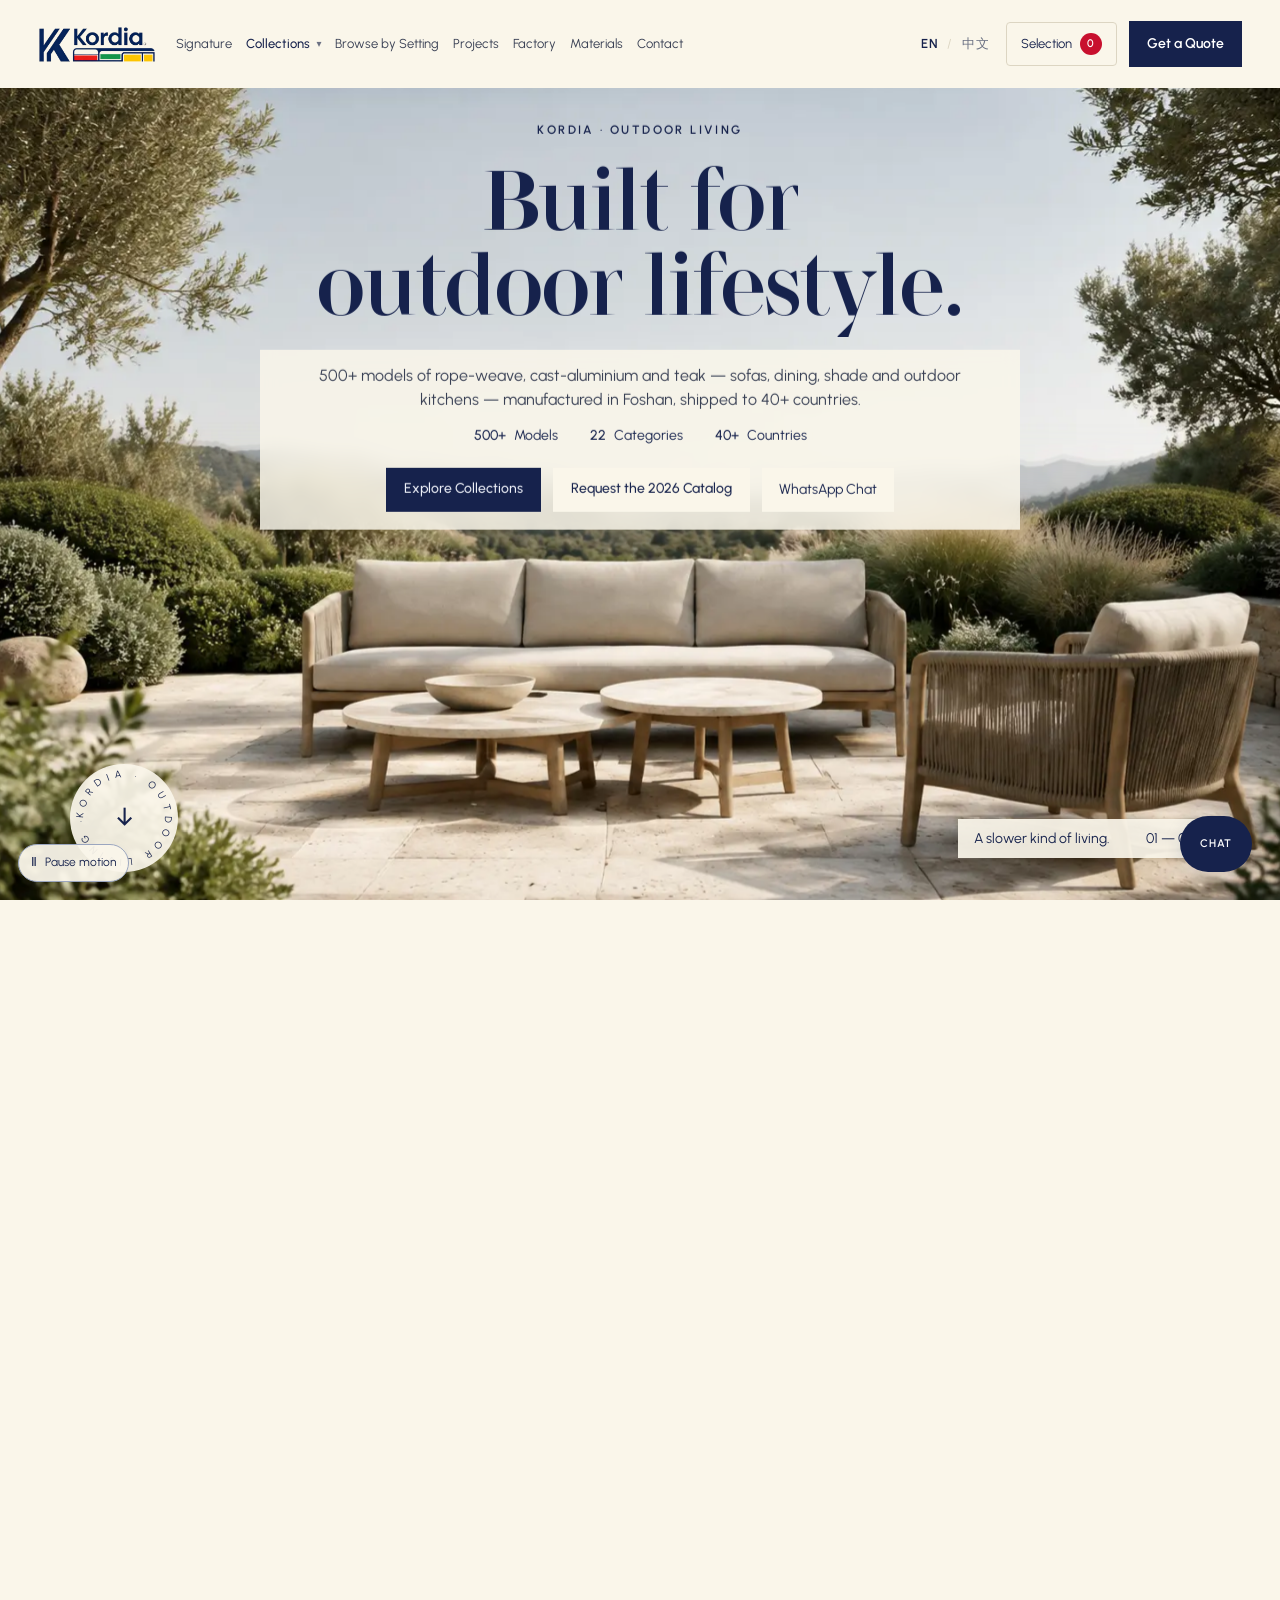
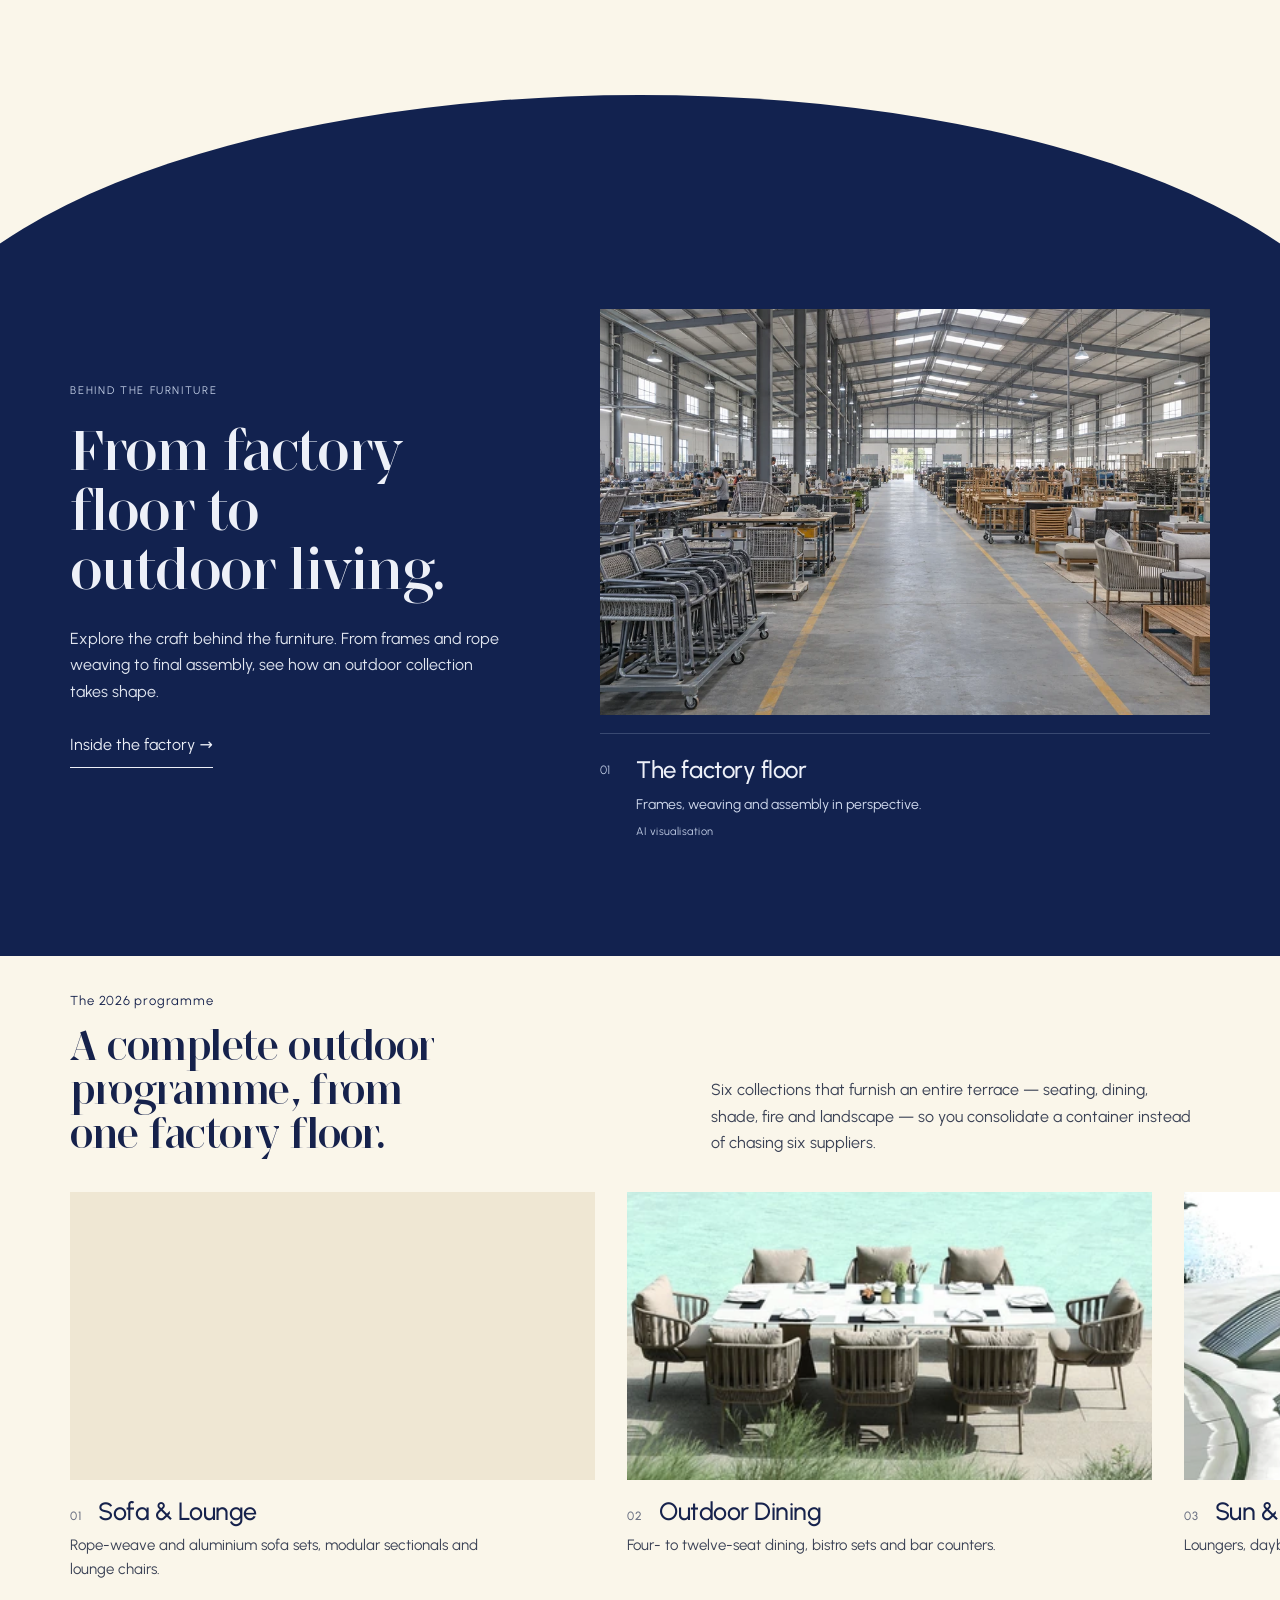
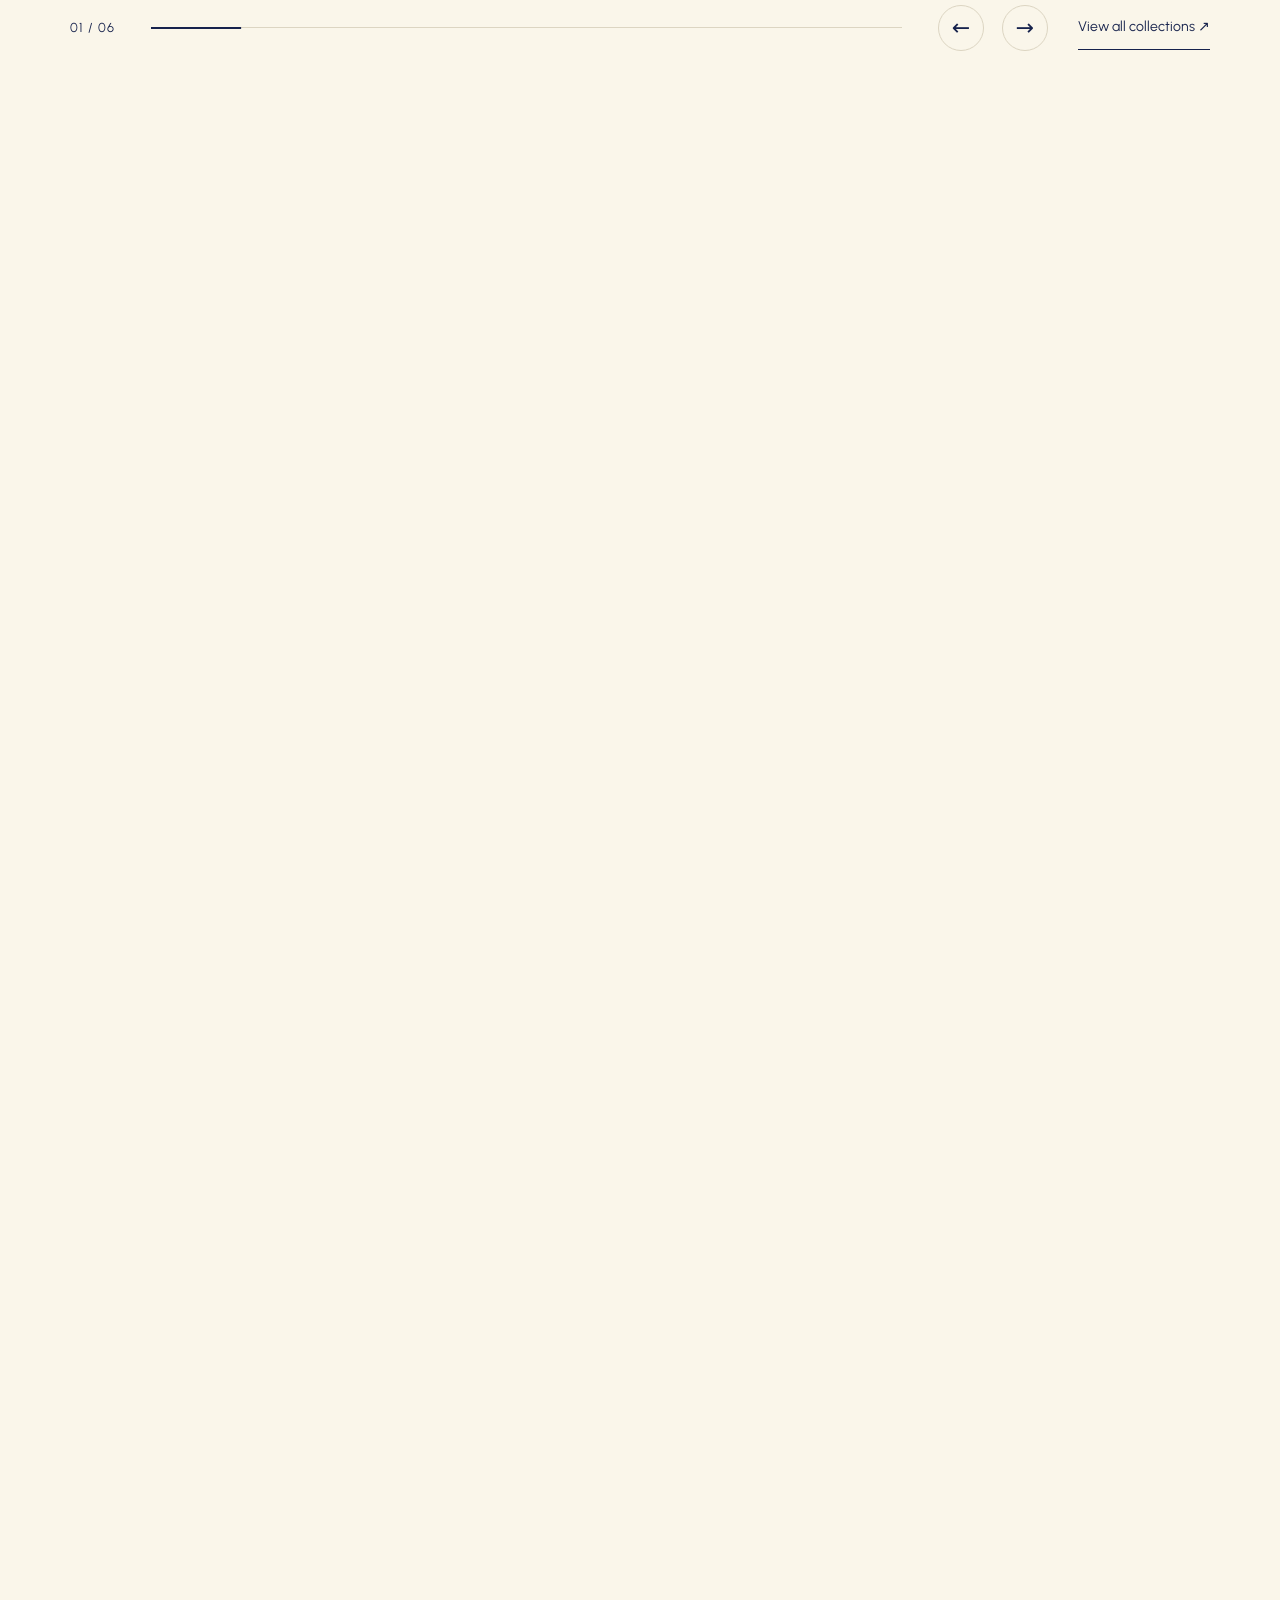
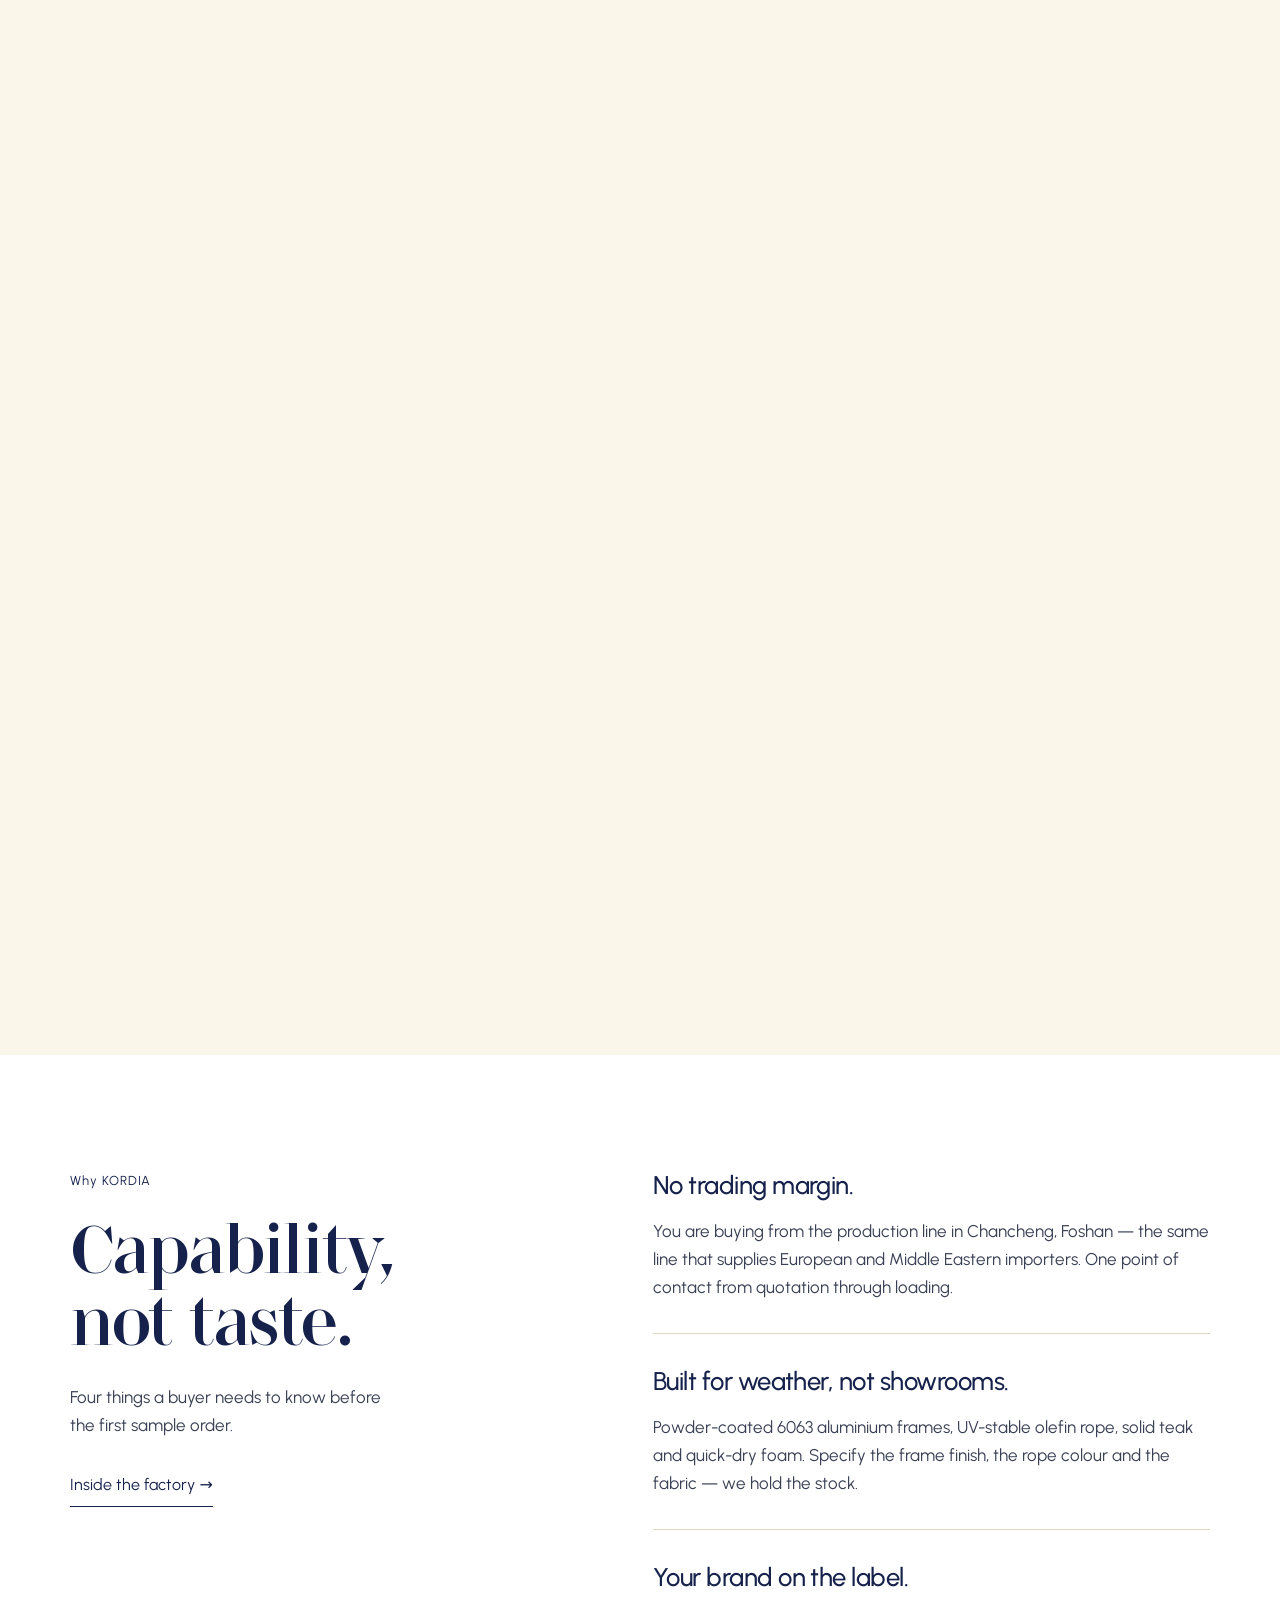
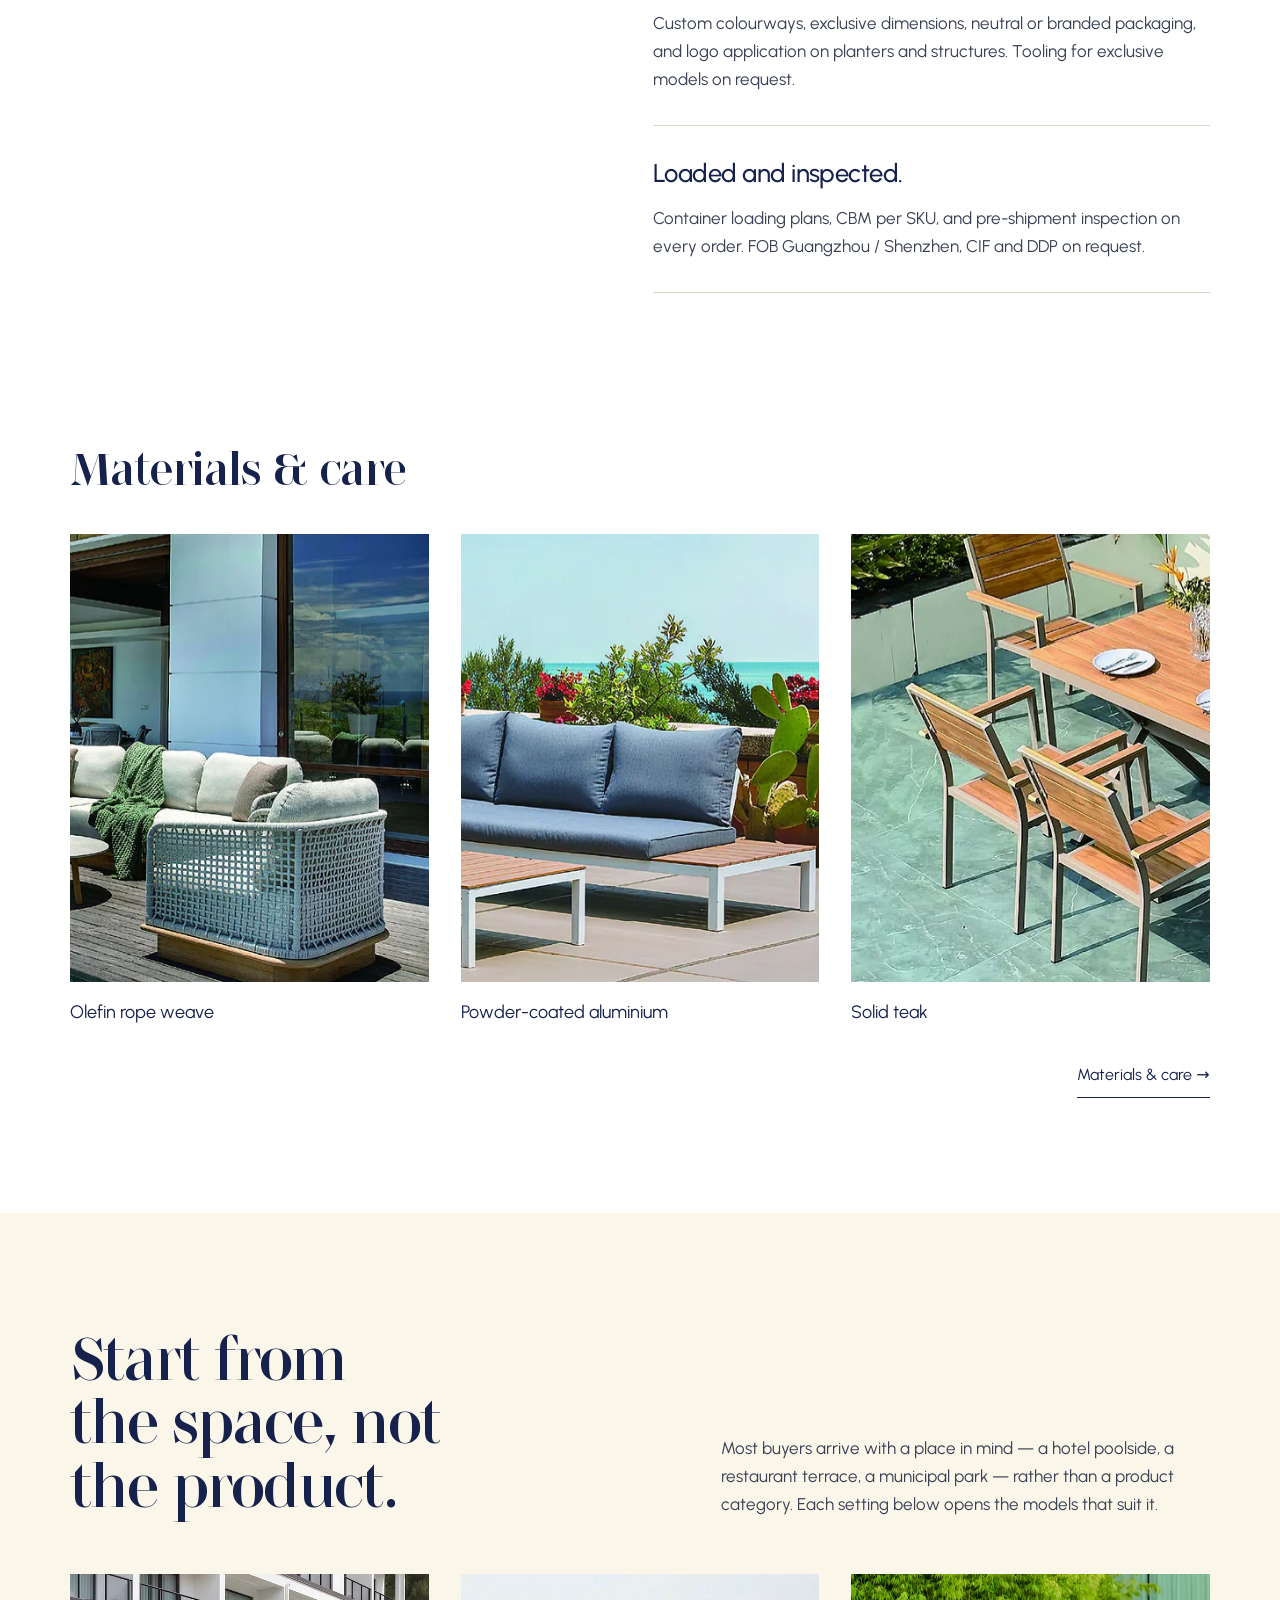
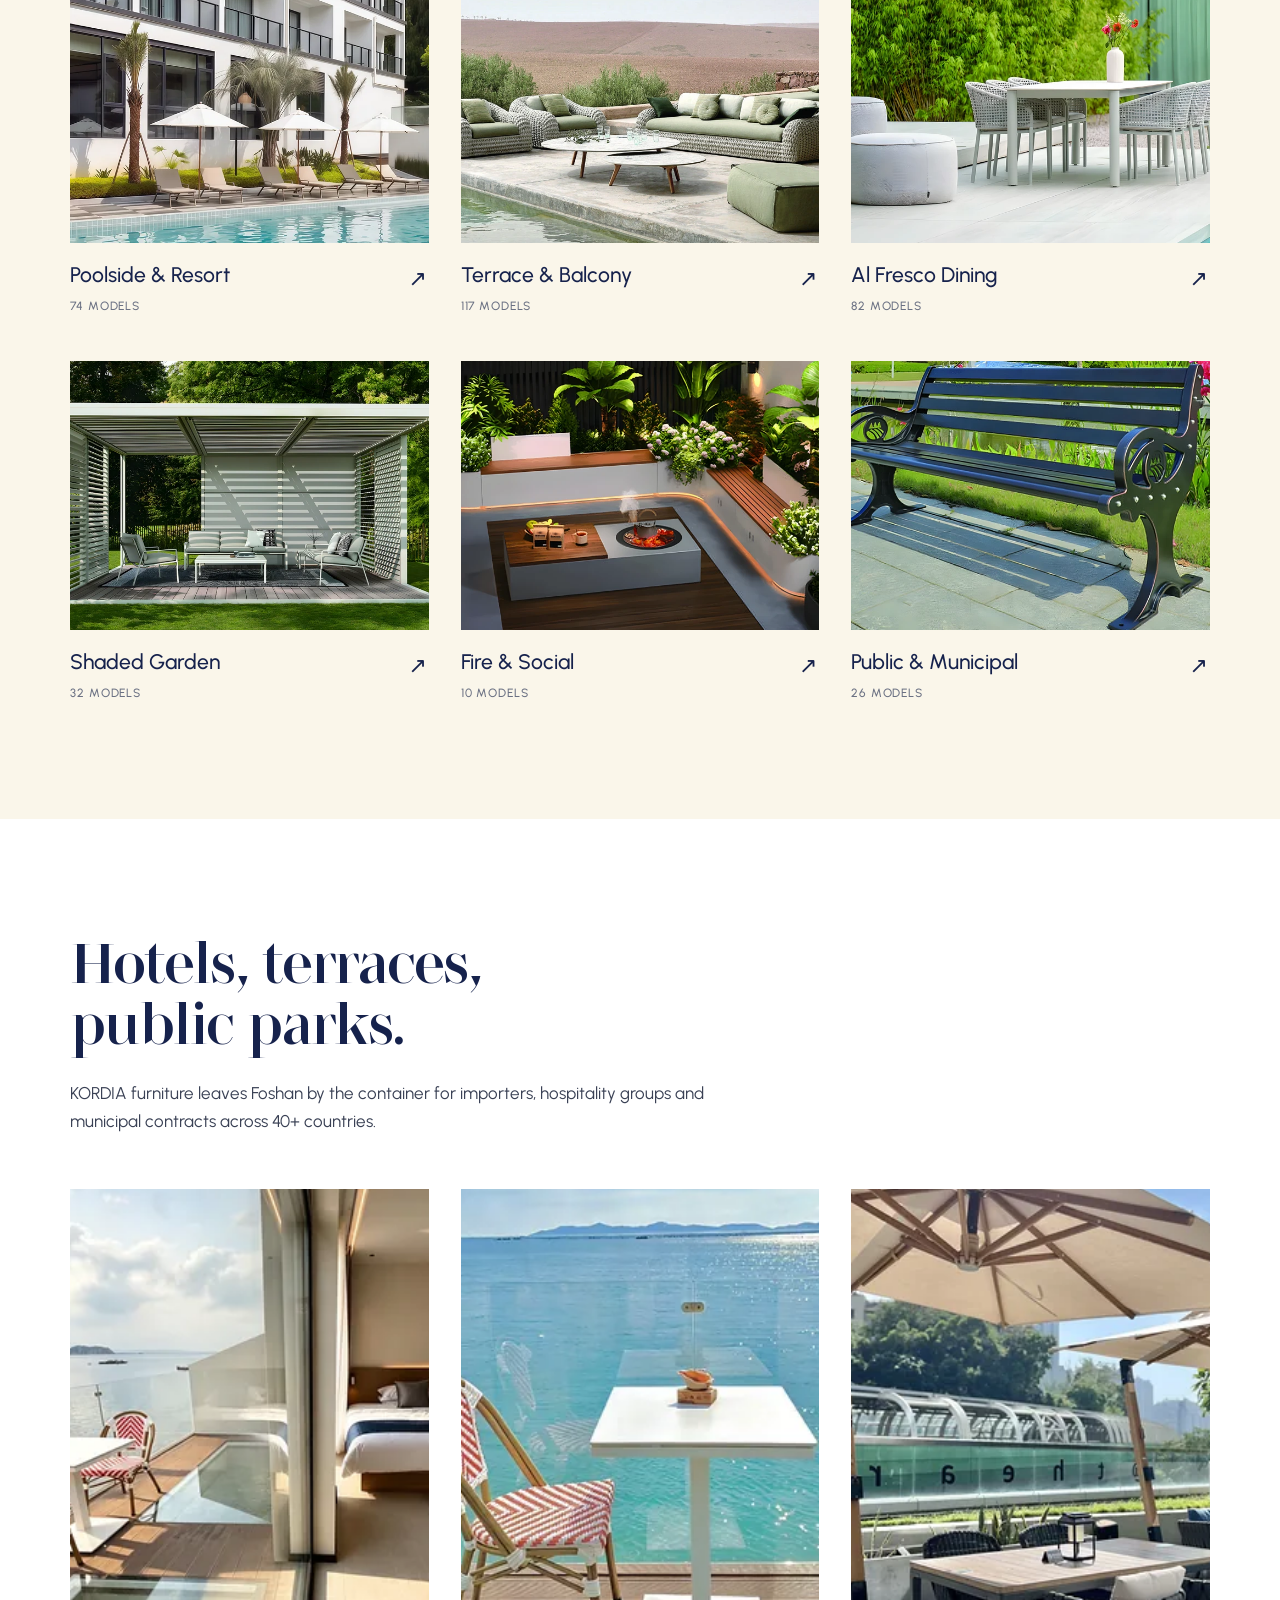
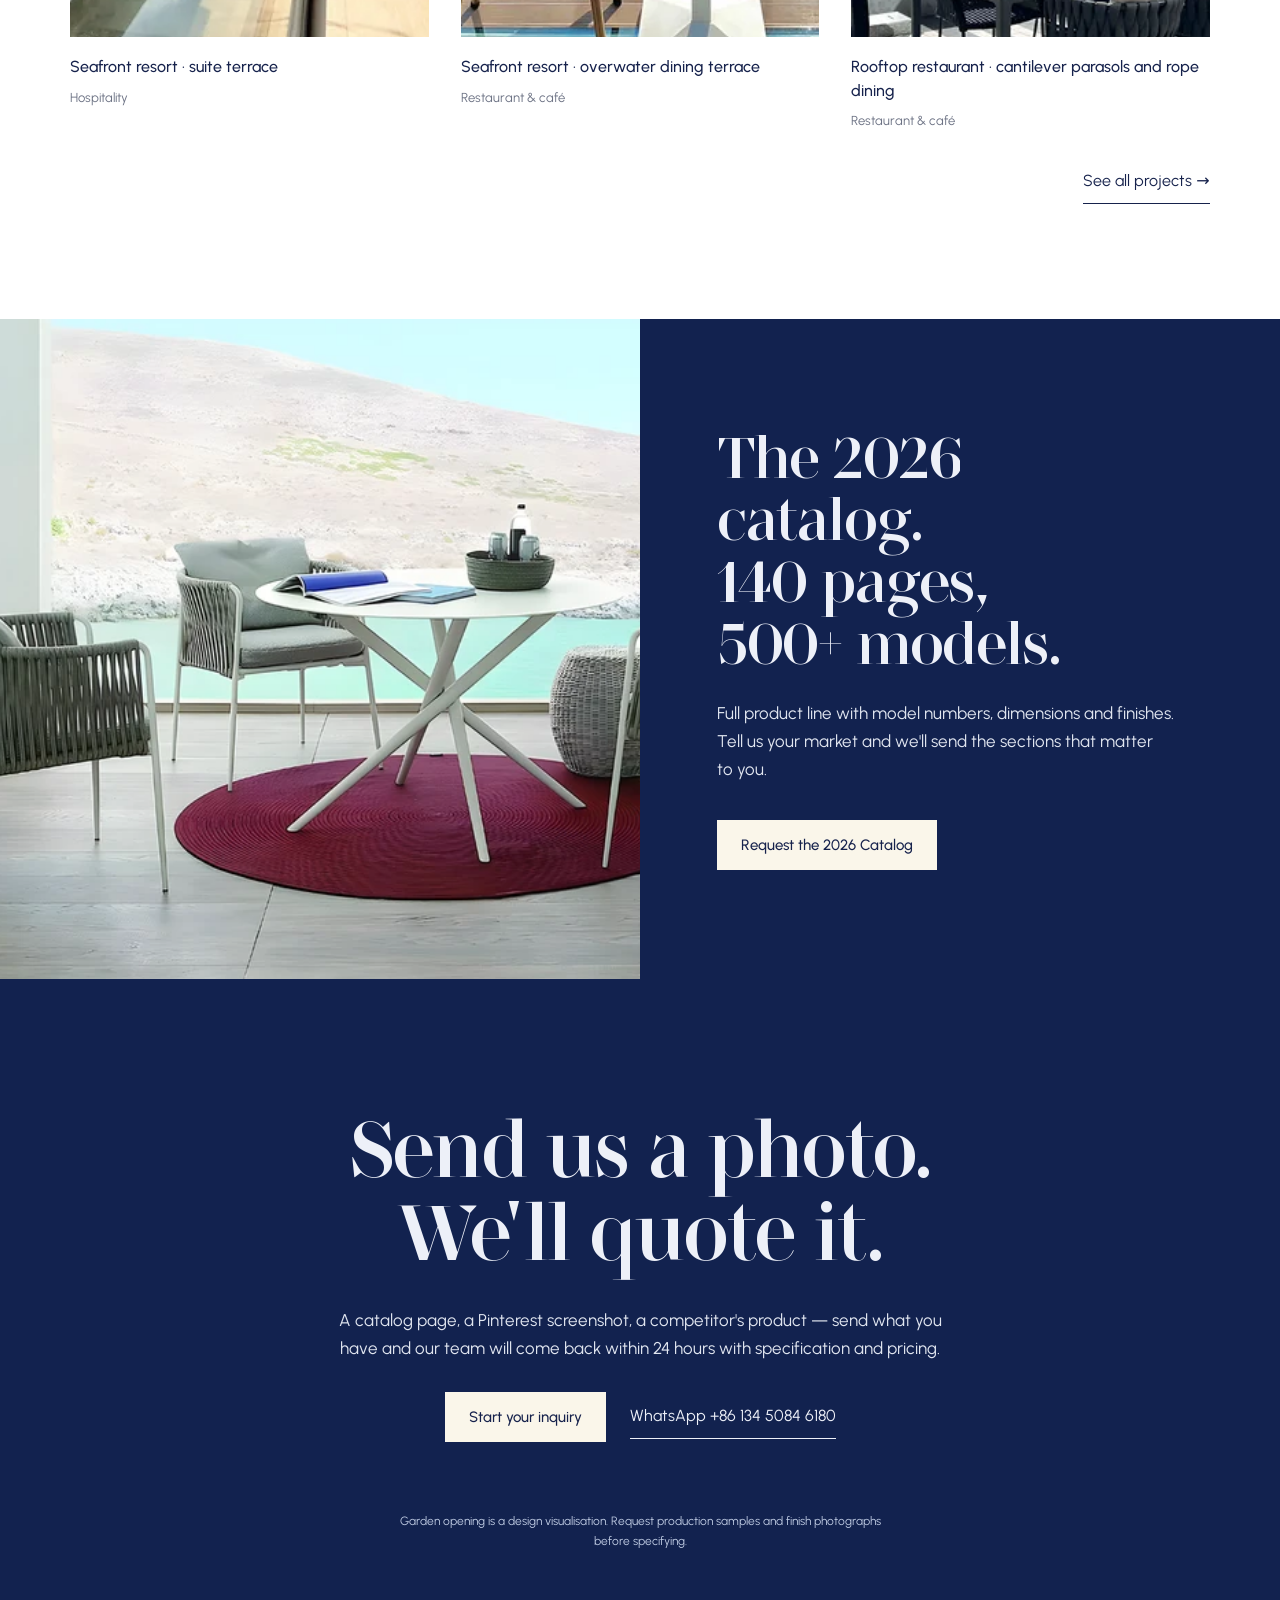
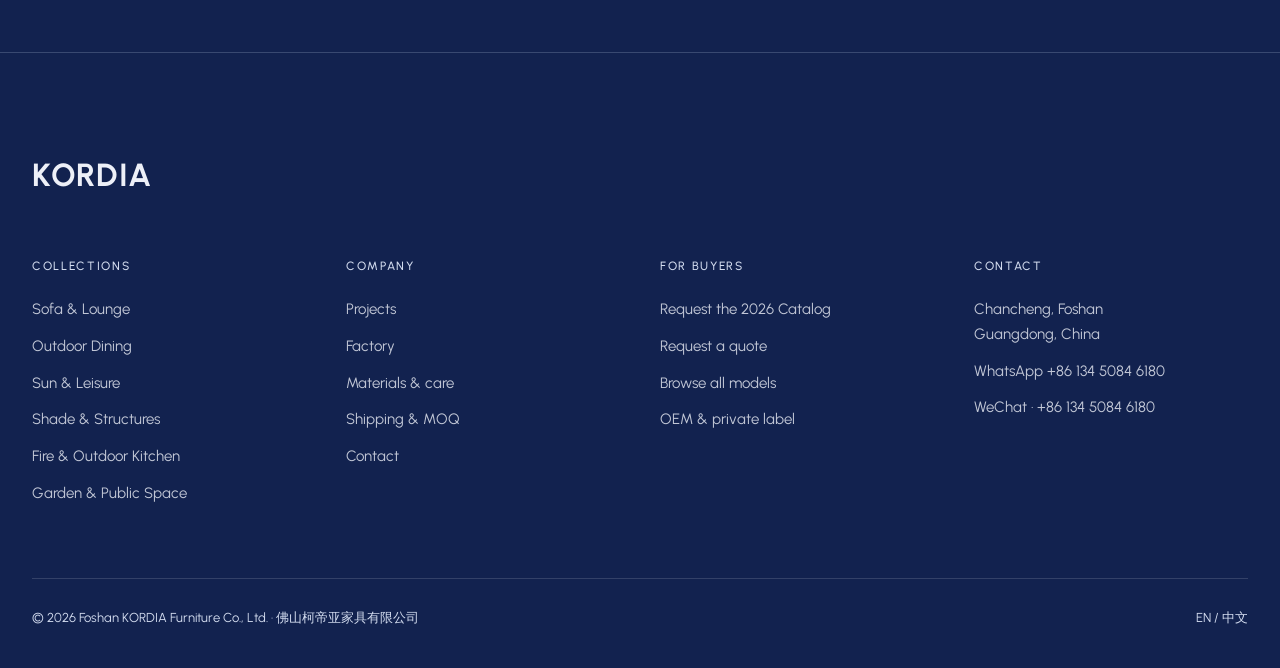
==== commit f427470a: "Restore Kordia navy palette and refresh factory imagery" ====
--- a/index.html
+++ b/index.html
@@ -3,22 +3,23 @@
 <head>
 <meta charset="utf-8">
 <meta name="viewport" content="width=device-width, initial-scale=1">
-<title>KORDIA | Garden review</title>
+<title>KORDIA | Outdoor living · Navy demo</title>
 <meta name="description" content="Discover considered outdoor furniture for terraces, gardens and hospitality spaces. Explore KORDIA Signature, materials and collections in this independent design demo.">
-<meta name="theme-color" content="#172923">
+<meta name="theme-color" content="#12224F">
 <meta name="robots" content="noindex, nofollow">
 <link rel="icon" href="assets/images/favicon-64.png" sizes="64x64">
 <link rel="preload" as="font" type="font/woff2" crossorigin href="assets/fonts/urbanist-latin.woff2">
 <link rel="preload" as="font" type="font/woff2" crossorigin href="assets/fonts/stardom-400.woff2">
 
 <link rel="stylesheet" href="assets/styles.css?v=20260830-point-alignment">
-<link rel="stylesheet" href="assets/garden-review.css?v=20260906-intro">
-<link rel="stylesheet" href="assets/garden-motion.css?v=20260906-panels">
-<link rel="stylesheet" href="assets/panel-motion.css?v=20260906-spaces">
+<link rel="stylesheet" href="assets/garden-review.css?v=20260911-navy">
+<link rel="stylesheet" href="assets/garden-motion.css?v=20260911-navy">
+<link rel="stylesheet" href="assets/panel-motion.css?v=20260911-navy">
 <link rel="stylesheet" href="assets/space-cards.css?v=20260906-spaces">
+<link rel="stylesheet" href="assets/facilities.css?v=20260911-navy">
 </head>
 <body>
-<noscript><style>#intro{display:none!important}#screen-home[hidden]{display:block!important}.kr-hero{height:auto;min-height:0}.kr-hero-stage{position:relative;top:0}.kr-curve{display:none}</style><p style="padding:20px 5%;margin:0;background:#e8ebe1">Enable JavaScript to browse models and build a selection. You can also <a href="https://wa.me/8613450846180" target="_blank" rel="noopener">request the catalogue on WhatsApp</a>.</p></noscript>
+<noscript><style>#intro{display:none!important}#screen-home[hidden]{display:block!important}.kr-hero{height:auto;min-height:0}.kr-hero-stage{position:relative;top:0}.kr-curve{display:none}</style><p style="padding:20px 5%;margin:0;background:var(--sand)">Enable JavaScript to browse models and build a selection. You can also <a href="https://wa.me/8613450846180" target="_blank" rel="noopener">request the catalogue on WhatsApp</a>.</p></noscript>
 
 <a class="skip-link" href="#main" data-i18n="skip">Skip to content</a>
 
@@ -117,8 +118,22 @@
       <div class="kr-hero-footnote" aria-hidden="true"><span data-en="A slower kind of living." data-zh="让生活慢下来。">A slower kind of living.</span><span>01 — 06</span></div>
     </div>
   </section>
+  <section class="kr-facilities kr-section" aria-labelledby="facilities-title">
+    <div class="kr-curve" aria-hidden="true"></div>
+    <div class="kr-shell kr-facilities-layout">
+      <div class="kr-facilities-heading">
+        <div><span class="kr-eyebrow" data-en="BEHIND THE FURNITURE" data-zh="家具背后的工艺">BEHIND THE FURNITURE</span><h2 id="facilities-title" data-en="From factory floor to outdoor living." data-zh="从工厂制造，到户外生活。">From factory floor to outdoor living.</h2></div>
+        <div class="kr-facilities-intro"><p data-en="Explore the craft behind the furniture. From frames and rope weaving to final assembly, see how an outdoor collection takes shape." data-zh="探索家具背后的制造工艺。从框架加工、绳编到成品组装，了解户外家具如何一步步成形。">Explore the craft behind the furniture. From frames and rope weaving to final assembly, see how an outdoor collection takes shape.</p><button class="kr-link" type="button" data-go="factory" data-i18n="insideFactory">Inside the factory →</button></div>
+      </div>
+      <div class="kr-facility-grid">
+        <figure class="kr-facility-card">
+          <div class="kr-facility-frame"><img src="assets/images/demo/factory-interior-concept-960.webp" srcset="assets/images/demo/factory-interior-concept-600.webp 600w, assets/images/demo/factory-interior-concept-960.webp 960w, assets/images/demo/factory-interior-concept-1536.webp 1536w" sizes="(max-width:860px) 89vw, 48vw" width="1536" height="1024" loading="lazy" decoding="async" data-i18n-alt="altFactoryConcept" alt="AI visualisation of an outdoor furniture assembly and weaving workshop"></div>
+          <figcaption><span class="kr-facility-number">01</span><div><h3 data-en="The factory floor" data-zh="工厂全景">The factory floor</h3><p data-en="Frames, weaving and assembly in perspective." data-zh="一览框架加工、绳编与组装工序。">Frames, weaving and assembly in perspective.</p></div><span class="kr-concept-label" data-en="AI visualisation" data-zh="AI 效果示意">AI visualisation</span></figcaption>
+        </figure>
+      </div>
+    </div>
+  </section>
   <section class="kr-programme kr-section" aria-labelledby="programme-title">
-    <div class="kr-curve" aria-hidden="true"></div>
     <div class="kr-programme-stage"><div class="kr-shell"><div class="kr-section-heading"><span class="kr-eyebrow" data-i18n="programmeKicker">The 2026 programme</span><h2 id="programme-title" data-i18n="programmeTitle">A complete outdoor programme, from one factory floor.</h2><p data-i18n="programmeBody">Six collections that furnish an entire terrace, seating, dining, shade, fire and landscape, so you consolidate a container instead of chasing six suppliers.</p></div><div class="kr-collection-window"><div class="kr-collections" id="home-collections"></div></div><div class="kr-collection-nav"><span class="kr-collection-index" aria-hidden="true">01 / 06</span><div class="kr-collection-progress" aria-hidden="true"><span></span></div><button type="button" data-collection-step="-1" aria-label="Previous collections">←</button><button type="button" data-collection-step="1" aria-label="Next collections">→</button><button class="kr-link" data-go="collections" type="button" data-en="View all collections ↗" data-zh="查看全部系列 ↗">View all collections ↗</button></div></div></div>
   </section>
   <section class="kr-why kr-section" aria-labelledby="why-title">
@@ -541,23 +556,26 @@
 
 <!-- ============================ FACTORY ============================ -->
 <section class="screen" id="screen-factory" hidden>
-  <section class="section-navy" style="padding:120px 0">
-    <div class="shell split-5-7" style="grid-template-columns:6fr 6fr;align-items:center">
+  <section class="section-navy kr-factory-intro">
+    <div class="shell split-5-7">
       <div>
         <div class="kicker" style="margin-bottom:24px" data-i18n="chancheng">Chancheng, Foshan</div>
         <h1 class="h-page" style="color:var(--light);margin-bottom:26px" data-i18n="factoryTitle">A furniture factory, not a trading office.</h1>
         <p style="margin:0 0 20px;color:rgba(237,240,248,.8);max-width:58ch;text-wrap:pretty" data-i18n="factoryBody1">KORDIA manufactures in Chancheng District, Foshan — the centre of China's outdoor furniture industry. Production covers rope weaving, aluminium tube fabrication, cast-aluminium casting, powder coating, cushion sewing and final assembly under one roof, which is why a custom colourway is quoted in 48 hours instead of 4 weeks.</p>
         <p style="margin:0;color:rgba(237,240,248,.6);max-width:58ch" data-i18n-html="factoryBody2">We supply importers, hospitality groups and specifiers across Europe, the Middle East, North America and Australia.</p>
       </div>
-      <img class="ar-16-9" style="width:100%;object-fit:cover"
-           src="assets/images/factory/factory-floor-1600.webp"
-           srcset="assets/images/factory/factory-floor-960.webp 960w, assets/images/factory/factory-floor-1600.webp 1600w, assets/images/factory/factory-floor-2400.webp 2400w, assets/images/factory/factory-floor-3200.webp 3200w"
-           sizes="(min-width: 1181px) calc((min(1440px, 100vw - 64px) - 80px) / 2), calc(100vw - 48px)"
-           width="1600" height="900" loading="lazy" decoding="async"
-           data-i18n-alt="altFactoryFloor" alt="KORDIA aluminium fabrication floor in Chancheng, Foshan">
-    </div>
-  </section>
-
+      <figure class="kr-facility-detail">
+        <img
+           src="assets/images/demo/factory-interior-concept-960.webp"
+           srcset="assets/images/demo/factory-interior-concept-600.webp 600w, assets/images/demo/factory-interior-concept-960.webp 960w, assets/images/demo/factory-interior-concept-1536.webp 1536w"
+           sizes="(min-width: 1181px) calc((min(1440px, 100vw - 64px) - 80px) / 2), calc(100vw - 48px)"
+           width="1536" height="1024" loading="lazy" decoding="async"
+           data-i18n-alt="altFactoryConcept" alt="AI visualisation of an outdoor furniture assembly and weaving workshop">
+        <figcaption data-en="Factory overview · AI visualisation for this demo" data-zh="工厂全景 · 本演示站的 AI 效果示意">Factory overview · AI visualisation for this demo</figcaption>
+      </figure>
+    </div>
+  </section>
+
   <section class="section section-cream">
     <div class="shell">
       <h2 class="h-sub" style="margin-bottom:48px" data-i18n="capability">Capability</h2>
@@ -772,8 +790,8 @@
 <button class="kr-motion-toggle" type="button" aria-pressed="false" hidden><span aria-hidden="true">Ⅱ</span><span class="kr-motion-label">Pause motion</span></button>
 
 <script src="assets/catalog-data.js?v=20260822-type"></script>
-<script src="assets/app.js?v=20260906-spaces"></script>
-<script src="assets/garden-review.js?v=20260906-panels"></script>
-<script src="assets/panel-motion.js?v=20260906-spaces"></script>
+<script src="assets/app.js?v=20260911-navy"></script>
+<script src="assets/garden-review.js?v=20260911-navy"></script>
+<script src="assets/panel-motion.js?v=20260911-navy"></script>
 </body>
 </html>
--- a/assets/garden-review.css
+++ b/assets/garden-review.css
@@ -1,24 +1,22 @@
 /* Garden review. The existing catalogue, routes and brand assets stay connected. */
 .brand img{height:auto}
-:root{--cream:#f5f4eb;--paper:#fcfcf5;--sand:#e8ebe1;--sand-2:#eef0e7;--sand-3:#dce3d8;--line:#c9d1c3;--navy:#253d34;--navy-2:#2c473b;--ink:#283d2e;--body:#405447;--muted:#536758;--red:#31543d;--red-dark:#233d2b;--light:#f5f6ec;--kr-gutter:clamp(24px,5.5vw,100px);--kr-header:88px}
-html{scroll-behavior:auto}body{background:var(--cream)}button,a{touch-action:manipulation}a:focus-visible,button:focus-visible,[tabindex]:focus-visible{outline:3px solid #a84922;outline-offset:5px}
+:root{--cream:#faf6ea;--paper:#ffffff;--sand:#efe7d3;--sand-2:#f4eee0;--sand-3:#eae2ce;--line:#dcd5c2;--navy:#12224f;--navy-2:#182a5c;--ink:#16224c;--body:#394054;--muted:#6b7183;--red:#c8102e;--red-dark:#a00c24;--light:#edf0f8;--kr-gutter:clamp(24px,5.5vw,100px);--kr-header:88px}
+html{scroll-behavior:auto}body{background:var(--cream)}button,a{touch-action:manipulation}a:focus-visible,button:focus-visible,[tabindex]:focus-visible{outline:3px solid #c8102e;outline-offset:5px}
 #cursor,#cursor-ring{display:none!important}
-/* Entrance, recoloured for the Garden palette. The inherited rule and subtitle
-   use --red and --muted, which in this palette are greens that sit at 1.4:1 and
-   1.9:1 on --navy: invisible. They are re-pointed at the sage tones this file
-   already uses on navy (7.5:1 and 6.8:1). Structure and timing are unchanged. */
+/* Original KORDIA navy and cream palette, with pale blue entrance details
+   for readable contrast on the dark background. Timing stays unchanged. */
 #intro{background:var(--navy)}
 .ki-word{color:var(--light)}
-.ki-rule{background:linear-gradient(90deg,transparent,#c6d2c6,transparent)}
-.ki-sub{color:#bbcaba}
-.site-header{background:#f5f4ebf5;border:0;backdrop-filter:blur(10px)}.header-inner{height:var(--kr-header);min-height:var(--kr-header);max-width:none;padding:0 3.5%;gap:28px}.brand img{width:132px}.main-nav{gap:20px}.main-nav button{font-size:14px;white-space:nowrap}.header-actions{gap:18px}.header-actions .btn{background:var(--ink);border-color:var(--ink);text-transform:none;letter-spacing:0;font-size:14px;padding:11px 18px}.lang-toggle,.selection-btn{font-size:13px}.btn{border-radius:0}.chat-fab{background:var(--ink);border-color:var(--ink);box-shadow:0 4px 18px #17292322}.footer-cols .head{color:#c6d2c6;font-size:12px}.footer-bottom button{color:#c6d2c6}.footer-bottom{color:#c6d2c6}.site-footer{border-top:1px solid #6c807055}
-.kr-home{font-synthesis:none;color:var(--ink)}.kr-home h1,.kr-home h2{font-family:Stardom,Georgia,serif;font-weight:400;line-height:1.05;letter-spacing:-.035em;text-wrap:balance}.kr-home h2{font-size:clamp(40px,4.5vw,72px)}.kr-home h3{font-size:clamp(20px,2vw,28px);font-weight:500;line-height:1.2;letter-spacing:-.02em}.kr-home p{font-size:17px;line-height:1.65;max-width:64ch;text-wrap:pretty;margin:24px 0;color:var(--body)}.kr-home em{font-style:normal;display:block}.kr-shell{max-width:1600px;margin:auto;padding:0 var(--kr-gutter)}.kr-section{padding:clamp(76px,9vw,140px) 0}.kr-eyebrow{display:block;font-size:13px;letter-spacing:.06em;margin-bottom:22px}.kr-section-heading{max-width:1000px;margin-bottom:54px}.kr-section-heading h2{max-width:22ch}.kr-section-heading p{max-width:65ch}.kr-button{display:inline-flex;align-items:center;justify-content:center;min-height:50px;padding:14px 23px;border:1px solid var(--ink);border-radius:0;background:var(--ink);color:var(--light);font-size:15px;line-height:1.35;font-weight:500;cursor:pointer;text-decoration:none;transition:background .18s ease-out}.kr-button:hover{color:white;background:#365840}.kr-button-paper{color:var(--ink);background:#f3f4ec;border-color:#f3f4ec}.kr-button-paper:hover{background:#fff;color:var(--ink)}.kr-button:active{transform:translateY(1px)}.kr-actions{display:flex;align-items:center;justify-content:center;flex-wrap:wrap;gap:16px 24px}.kr-link{display:inline-block;min-height:44px;padding:9px 0;border:0;border-bottom:1px solid currentColor;border-radius:0;background:transparent;color:inherit;font-size:16px;line-height:1.6;cursor:pointer}.kr-link:hover{color:var(--red-dark)}.kr-end-link{display:flex;justify-content:flex-end;margin-top:28px}
-.kr-hero{height:calc(130svh - var(--kr-header));min-height:840px;position:relative}.kr-hero-stage{position:sticky;top:var(--kr-header);height:calc(100svh - var(--kr-header));min-height:650px;overflow:hidden;isolation:isolate;background:#dbe0de}.kr-garden-photo{position:absolute;inset:0;width:100%;height:100%;max-width:none;object-fit:cover;object-position:50% 61%;transform-origin:50% 78%;will-change:transform}.kr-hero-copy{position:relative;z-index:1;margin:auto;padding:clamp(36px,5vh,64px) 24px 0;text-align:center;max-width:950px;will-change:transform}.kr-hero h1{font-size:clamp(58px,6.1vw,104px);line-height:1.02}.kr-hero-copy p{font-size:16px;line-height:1.5;margin:20px auto 18px;max-width:70ch}.kr-stats{display:flex;justify-content:center;gap:32px;font-size:14px;margin:18px 0 26px}.kr-stats b{font-weight:500;margin-right:5px}.kr-hero-chat{padding:12px 16px;background:#f3f4ec;color:var(--ink);font-size:15px;min-height:50px;display:flex;align-items:center}.kr-hero-chat:hover{color:var(--ink);background:#fff}
+.ki-rule{background:linear-gradient(90deg,transparent,#d3dcef,transparent)}
+.ki-sub{color:#bfcbe3}
+.site-header{background:#faf6eaf5;border:0;backdrop-filter:blur(10px)}.header-inner{height:var(--kr-header);min-height:var(--kr-header);max-width:none;padding:0 3.5%;gap:28px}.brand img{width:132px}.main-nav{gap:20px}.main-nav button{font-size:14px;white-space:nowrap}.header-actions{gap:18px}.header-actions .btn{background:var(--ink);border-color:var(--ink);text-transform:none;letter-spacing:0;font-size:14px;padding:11px 18px}.lang-toggle,.selection-btn{font-size:13px}.btn{border-radius:0}.chat-fab{background:var(--ink);border-color:var(--ink);box-shadow:0 4px 18px #12224f22}.footer-cols .head{color:#d3dcef;font-size:12px}.footer-bottom button{color:#d3dcef}.footer-bottom{color:#d3dcef}.site-footer{border-top:1px solid #8795b455}
+.kr-home{font-synthesis:none;color:var(--ink)}.kr-home h1,.kr-home h2{font-family:Stardom,Georgia,serif;font-weight:400;line-height:1.05;letter-spacing:-.035em;text-wrap:balance}.kr-home h2{font-size:clamp(40px,4.5vw,72px)}.kr-home h3{font-size:clamp(20px,2vw,28px);font-weight:500;line-height:1.2;letter-spacing:-.02em}.kr-home p{font-size:17px;line-height:1.65;max-width:64ch;text-wrap:pretty;margin:24px 0;color:var(--body)}.kr-home em{font-style:normal;display:block}.kr-shell{max-width:1600px;margin:auto;padding:0 var(--kr-gutter)}.kr-section{padding:clamp(76px,9vw,140px) 0}.kr-eyebrow{display:block;font-size:13px;letter-spacing:.06em;margin-bottom:22px}.kr-section-heading{max-width:1000px;margin-bottom:54px}.kr-section-heading h2{max-width:22ch}.kr-section-heading p{max-width:65ch}.kr-button{display:inline-flex;align-items:center;justify-content:center;min-height:50px;padding:14px 23px;border:1px solid var(--ink);border-radius:0;background:var(--ink);color:var(--light);font-size:15px;line-height:1.35;font-weight:500;cursor:pointer;text-decoration:none;transition:background .18s ease-out}.kr-button:hover{color:white;background:#182a5c}.kr-button-paper{color:var(--ink);background:#faf6ea;border-color:#faf6ea}.kr-button-paper:hover{background:#fff;color:var(--ink)}.kr-button:active{transform:translateY(1px)}.kr-actions{display:flex;align-items:center;justify-content:center;flex-wrap:wrap;gap:16px 24px}.kr-link{display:inline-block;min-height:44px;padding:9px 0;border:0;border-bottom:1px solid currentColor;border-radius:0;background:transparent;color:inherit;font-size:16px;line-height:1.6;cursor:pointer}.kr-link:hover{color:var(--red-dark)}.kr-end-link{display:flex;justify-content:flex-end;margin-top:28px}
+.kr-hero{height:calc(130svh - var(--kr-header));min-height:840px;position:relative}.kr-hero-stage{position:sticky;top:var(--kr-header);height:calc(100svh - var(--kr-header));min-height:650px;overflow:hidden;isolation:isolate;background:#dce1eb}.kr-garden-photo{position:absolute;inset:0;width:100%;height:100%;max-width:none;object-fit:cover;object-position:50% 61%;transform-origin:50% 78%;will-change:transform}.kr-hero-copy{position:relative;z-index:1;margin:auto;padding:clamp(36px,5vh,64px) 24px 0;text-align:center;max-width:950px;will-change:transform}.kr-hero h1{font-size:clamp(58px,6.1vw,104px);line-height:1.02}.kr-hero-copy p{font-size:16px;line-height:1.5;margin:20px auto 18px;max-width:70ch}.kr-stats{display:flex;justify-content:center;gap:32px;font-size:14px;margin:18px 0 26px}.kr-stats b{font-weight:500;margin-right:5px}.kr-hero-chat{padding:12px 16px;background:#faf6ea;color:var(--ink);font-size:15px;min-height:50px;display:flex;align-items:center}.kr-hero-chat:hover{color:var(--ink);background:#fff}
 .kr-programme{position:relative;z-index:2;background:var(--cream);padding-top:60px}.kr-curve{position:absolute;left:0;right:0;top:-120px;height:121px;overflow:hidden;pointer-events:none;transform-origin:50% 100%;will-change:transform}.kr-curve:before{content:"";position:absolute;inset:0 -8% -120px;background:var(--cream);border-radius:50% 50% 0 0/100% 100% 0 0}.kr-collections{display:grid;grid-template-columns:repeat(3,minmax(0,1fr));gap:52px 32px}.kr-collections .coll-card{grid-column:auto;min-width:0;align-self:start}.kr-collections .frame{aspect-ratio:4/3}.kr-collections .coll-card h3{margin:20px 0 10px}.kr-collections .coll-card p{font-size:15px;line-height:1.55;margin:0;color:var(--body)}.kr-collections .count{display:none}.kr-collections .coll-card-wide-foot{display:block}.kr-collections .coll-card-wide-foot>span{display:block}
 .kr-why{background:var(--paper)}.kr-why-grid{display:grid;grid-template-columns:1fr 1.25fr;gap:12%}.kr-why-heading{position:sticky;top:calc(var(--kr-header) + 64px);align-self:start}.kr-why-heading h2{max-width:10ch;font-size:clamp(48px,5.4vw,86px)}.kr-why-heading p{max-width:32ch}.kr-points>div{border-bottom:1px solid var(--line);padding:0 0 32px;margin-bottom:32px}.kr-points>div:last-child{margin:0}.kr-points p{font-size:17px;margin:16px 0 0}.kr-materials{margin-top:clamp(90px,12vw,180px)}.kr-materials h2{font-size:clamp(38px,3.5vw,58px);margin-bottom:40px}.kr-material-grid{display:grid;grid-template-columns:repeat(3,minmax(0,1fr));gap:32px}.kr-material-grid figure{margin:0;min-width:0}.kr-material-frame{aspect-ratio:4/5;overflow:hidden;background:var(--sand)}.kr-material-frame img{width:100%;height:100%;object-fit:cover;will-change:transform}.kr-material-grid figcaption{font-size:18px;line-height:1.4;padding-top:18px}
 .kr-settings-grid{display:grid;grid-template-columns:1fr 1.1fr;gap:9%;align-items:center}.kr-settings-copy h2{max-width:13ch}.kr-settings-copy p{max-width:45ch}.kr-settings .set-grid{display:block;margin-top:36px}.kr-settings .set-card{background:transparent;border:0;border-bottom:1px solid var(--line);border-radius:0;min-height:58px;width:100%;padding:0;opacity:1;transform:none;text-align:left;aspect-ratio:auto}.kr-settings .set-card img,.kr-settings .set-card-count{display:none}.kr-settings .set-card:after{content:"↗";position:absolute;inset:16px 0 auto auto;background:none;font-size:20px;color:var(--ink)}.kr-settings .set-card-body{position:static;display:block;padding:16px 30px 16px 0;background:none}.kr-settings .set-card-name{font-size:18px;line-height:1.5;font-weight:400;color:var(--ink)}.kr-settings .set-card:hover .set-card-name{color:var(--red-dark)}.kr-pool-frame{margin:0;overflow:hidden;aspect-ratio:4/5;background:var(--sand)}.kr-pool-frame img{width:100%;height:112%;max-width:none;object-fit:cover;object-position:55% 65%;will-change:transform}
 .kr-projects{background:var(--paper)}.kr-projects .kr-section-heading h2{max-width:14ch}.kr-project-grid{display:grid;grid-template-columns:repeat(3,minmax(0,1fr));gap:32px}.kr-project-grid article{min-width:0;opacity:1;transform:none}.kr-project-grid .frame{aspect-ratio:4/5;overflow:hidden}.kr-project-grid img{width:100%;height:100%;object-fit:cover}.kr-project-grid .cap{font-size:16px;line-height:1.45;margin-top:18px;color:var(--ink)}.kr-project-grid .sub{font-size:13px;color:var(--muted);margin-top:8px}
-.kr-catalog{display:grid;grid-template-columns:1fr 1fr;background:var(--navy);color:var(--light)}.kr-catalog-frame{overflow:hidden;min-height:660px}.kr-catalog-frame img{width:100%;height:100%;object-fit:cover;object-position:46% 50%}.kr-catalog-copy{padding:clamp(70px,8vw,130px) 12%;align-self:center}.kr-catalog h2{color:var(--light);font-size:clamp(40px,4.6vw,74px);max-width:12ch}.kr-catalog p{color:#e1e7db}.kr-catalog .kr-button{margin-top:12px}.kr-inquiry{background:var(--navy);color:var(--light);text-align:center;padding-top:130px;padding-bottom:100px}.kr-inquiry h2{font-size:clamp(52px,6.2vw,98px);color:inherit}.kr-inquiry p{margin:30px auto;color:#e1e7db;max-width:64ch}.kr-inquiry .kr-link:hover{color:white}.kr-inquiry .kr-study-note{font-size:12px;max-width:80ch;margin:70px auto 0;color:#bbcaba}.kr-home .reveal{opacity:1;transform:none;transition:none}
+.kr-catalog{display:grid;grid-template-columns:1fr 1fr;background:var(--navy);color:var(--light)}.kr-catalog-frame{overflow:hidden;min-height:660px}.kr-catalog-frame img{width:100%;height:100%;object-fit:cover;object-position:46% 50%}.kr-catalog-copy{padding:clamp(70px,8vw,130px) 12%;align-self:center}.kr-catalog h2{color:var(--light);font-size:clamp(40px,4.6vw,74px);max-width:12ch}.kr-catalog p{color:#e1e6f0}.kr-catalog .kr-button{margin-top:12px}.kr-inquiry{background:var(--navy);color:var(--light);text-align:center;padding-top:130px;padding-bottom:100px}.kr-inquiry h2{font-size:clamp(52px,6.2vw,98px);color:inherit}.kr-inquiry p{margin:30px auto;color:#e1e6f0;max-width:64ch}.kr-inquiry .kr-link:hover{color:white}.kr-inquiry .kr-study-note{font-size:12px;max-width:80ch;margin:70px auto 0;color:#bfcbe3}.kr-home .reveal{opacity:1;transform:none;transition:none}
 html[lang^="zh"] .kr-home h1,html[lang^="zh"] .kr-home h2{font-family:var(--sans);font-weight:500;letter-spacing:0;line-height:1.2}html[lang^="zh"] .kr-hero-copy p{max-width:44em}
 .kr-project-grid article>button{display:block;aspect-ratio:4/5;overflow:hidden;width:100%;height:auto}
 @media(max-width:1280px){.header-inner{gap:20px;padding:0 3%}.main-nav{gap:14px}.main-nav button{font-size:13px}.header-actions{gap:12px}.brand img{width:118px}}
--- a/assets/garden-motion.css
+++ b/assets/garden-motion.css
@@ -10,7 +10,7 @@
 .kr-hero h1 { font-size: clamp(66px, 6.7vw, 116px); line-height: .99; }
 .kr-hero-copy p { max-width: 70ch; font-size: 16px; margin: 18px auto 12px; }
 .kr-stats { margin: 12px 0 20px; }
-.kr-hero-details { max-width: 760px; margin: 22px auto 0; padding: 14px 22px 18px; background: #f5f4ebd9; backdrop-filter: blur(8px); }
+.kr-hero-details { max-width: 760px; margin: 22px auto 0; padding: 14px 22px 18px; background: #faf6ead9; backdrop-filter: blur(8px); }
 .kr-hero-details p { margin-top: 0; }
 .kr-hero .kr-actions { gap: 12px; }
 .kr-hero .kr-button, .kr-hero-chat { min-height: 44px; padding: 10px 17px; font-size: 14px; }
@@ -19,13 +19,13 @@
 .kr-botanical-right { clip-path: inset(0 0 0 50%); transform-origin: 92% 100%; animation: kr-wind-right 9s ease-in-out -3s infinite alternate; }
 @keyframes kr-wind-left { from { rotate: -1.1deg; translate: -3px 0; } to { rotate: 1.25deg; translate: 5px -5px; } }
 @keyframes kr-wind-right { from { rotate: 1.3deg; translate: 4px 2px; } to { rotate: -1deg; translate: -6px -6px; } }
-.kr-orbit { position: absolute; z-index: 5; width: 108px; height: 108px; bottom: 28px; left: var(--kr-gutter); border: 0; border-radius: 50%; padding: 0; background: #f5f4ebed; color: var(--ink); cursor: pointer; transition: background .3s, scale .4s; }
+.kr-orbit { position: absolute; z-index: 5; width: 108px; height: 108px; bottom: 28px; left: var(--kr-gutter); border: 0; border-radius: 50%; padding: 0; background: #faf6eaed; color: var(--ink); cursor: pointer; transition: background .3s, scale .4s; }
 .kr-orbit svg { width: 100%; height: 100%; animation: kr-orbit 28s linear infinite; }
 .kr-orbit text { fill: currentColor; font: 11px Urbanist, sans-serif; letter-spacing: 2px; }
 .kr-orbit>span { position: absolute; inset: 0; display: grid; place-items: center; font-size: 30px; }
 .kr-orbit:hover { scale: 1.08; background: white; }
 @keyframes kr-orbit { to { transform: rotate(360deg); } }
-.kr-hero-footnote { position: absolute; z-index: 5; bottom: 42px; right: var(--kr-gutter); display: flex; gap: 36px; font-size: 14px; color: var(--ink); background: #f5f4ebed; padding: 8px 16px; }
+.kr-hero-footnote { position: absolute; z-index: 5; bottom: 42px; right: var(--kr-gutter); display: flex; gap: 36px; font-size: 14px; color: var(--ink); background: #faf6eaed; padding: 8px 16px; }
 .kr-programme { padding-top: 64px; }
 .kr-curve { top: -150px; height: 151px; }
 .kr-curve:before { bottom: -150px; }
@@ -71,18 +71,18 @@
 .kr-motion-on .kr-material-grid figure:nth-child(3) { transition-delay: 200ms; }
 .p-card .frame { transition: transform .55s cubic-bezier(.2,.7,.3,1), box-shadow .4s; transform: perspective(1000px) rotateX(var(--kr-tilt-x, 0deg)) rotateY(var(--kr-tilt-y, 0deg)); }
 @media (hover: hover) and (pointer: fine) {
-  .p-card:hover .frame { box-shadow: 0 18px 40px #253d3419; }
+  .p-card:hover .frame { box-shadow: 0 18px 40px #12224f19; }
   .kr-button, .kr-hero-chat, .btn { transition: transform .4s cubic-bezier(.2,.7,.3,1), background .25s, box-shadow .25s; }
-  .kr-button:hover, .kr-hero-chat:hover, .btn:hover { transform: translateY(-3px); box-shadow: 0 8px 24px #17292318; }
+  .kr-button:hover, .kr-hero-chat:hover, .btn:hover { transform: translateY(-3px); box-shadow: 0 8px 24px #12224f18; }
   .kr-settings .set-card { transition: padding .4s, background .4s; }
-  .kr-settings .set-card:hover { padding-left: 16px; background: #e2e8dc; }
+  .kr-settings .set-card:hover { padding-left: 16px; background: #efe7d3; }
   .main-nav button { position: relative; }
   .main-nav button:after { content: ''; position: absolute; left: 0; right: 0; bottom: -6px; height: 1px; background: currentColor; transform: scaleX(0); transform-origin: left; transition: transform .35s; }
   .main-nav button:hover:after { transform: scaleX(1); }
 }
 .kr-motion-on .screen:not([hidden]):not(.kr-home) { animation: kr-page-in .65s cubic-bezier(.16,1,.3,1) both; }
 @keyframes kr-page-in { from { opacity: .3; translate: 32px 12px; } to { opacity: 1; translate: 0 0; } }
-.kr-motion-toggle { position: fixed; z-index: 70; bottom: 18px; left: 18px; min-height: 38px; padding: 7px 12px; border: 1px solid #9fae9b; border-radius: 24px; background: #f5f4ebf0; color: var(--ink); display: flex; gap: 8px; align-items: center; font-size: 12px; cursor: pointer; box-shadow: 0 2px 12px #1729230c; }
+.kr-motion-toggle { position: fixed; z-index: 70; bottom: 18px; left: 18px; min-height: 38px; padding: 7px 12px; border: 1px solid #9ba6bf; border-radius: 24px; background: #faf6eaf0; color: var(--ink); display: flex; gap: 8px; align-items: center; font-size: 12px; cursor: pointer; box-shadow: 0 2px 12px #12224f0c; }
 .kr-motion-toggle[hidden] { display: none; }
 html:not(.kr-motion-on) .kr-botanical, html:not(.kr-motion-on) .kr-orbit svg { animation-play-state: paused; }
 html:not(.kr-motion-on) .kr-word-inner { transform: none; }
--- a/assets/panel-motion.css
+++ b/assets/panel-motion.css
@@ -20,10 +20,10 @@
 #screen-home [data-kr-panel="image"]>.set-card-image,
 #screen-home [data-kr-panel="image"]>button {
   translate: 0 0 12px;
-  box-shadow: var(--kr-panel-shadow-x, 0px) var(--kr-panel-shadow-y, 0px) 42px rgb(23 41 35 / var(--kr-panel-shadow-opacity, 0));
+  box-shadow: var(--kr-panel-shadow-x, 0px) var(--kr-panel-shadow-y, 0px) 42px rgb(18 34 79 / var(--kr-panel-shadow-opacity, 0));
 }
 #screen-home [data-kr-panel="scene"] {
-  box-shadow: var(--kr-panel-shadow-x, 0px) var(--kr-panel-shadow-y, 0px) 48px rgb(23 41 35 / var(--kr-panel-shadow-opacity, 0));
+  box-shadow: var(--kr-panel-shadow-x, 0px) var(--kr-panel-shadow-y, 0px) 48px rgb(18 34 79 / var(--kr-panel-shadow-opacity, 0));
 }
 #screen-home [data-kr-panel="image"]>.frame img,
 #screen-home [data-kr-panel="image"]>.set-card-image img,
--- a/assets/facilities.css
+++ b/assets/facilities.css
@@ -0,0 +1,35 @@
+/* Factory overview: complete workshop image with an uncropped landscape frame. */
+.kr-facilities { position: relative; z-index: 2; background: var(--navy); color: var(--light); padding-top: 64px; }
+.kr-facilities .kr-curve::before { background: var(--navy); }
+.kr-facilities-layout { display: grid; grid-template-columns: .85fr 1.15fr; gap: 7%; align-items: center; }
+.kr-facilities-heading { min-width: 0; }
+.kr-facilities h2 { color: var(--light); font-size: clamp(38px, 4.4vw, 66px); max-width: 19ch; }
+.kr-facilities .kr-eyebrow { color: #bfcbe3; font-size: 11px; letter-spacing: .15em; }
+.kr-facilities-intro p { color: #e1e6f0; font-size: 16px; margin: 26px 0 18px; }
+.kr-facilities .kr-link:hover { color: white; }
+.kr-facility-grid { min-width: 0; }
+.kr-facility-card { margin: 0; min-width: 0; }
+.kr-facility-frame { aspect-ratio: 3 / 2; background: var(--navy-2); isolation: isolate; }
+.kr-facility-frame img { display: block; width: 100%; height: auto; aspect-ratio: 3 / 2; object-fit: contain; }
+.kr-facility-card figcaption { display: grid; grid-template-columns: 24px minmax(0, 1fr); gap: 7px 12px; padding-top: 22px; border-top: 1px solid #8795b455; margin-top: 18px; }
+.kr-facility-number { color: #bfcbe3; font-size: 12px; padding-top: 5px; }
+.kr-facility-card h3 { color: var(--light); font-size: 24px; margin: 0; }
+.kr-facility-card p { color: #d3dcef; font-size: 14px; line-height: 1.55; margin: 9px 0 0; }
+.kr-concept-label { grid-column: 2; color: #bfcbe3; font-size: 11px; letter-spacing: .04em; }
+.kr-factory-intro { padding: clamp(64px, 7vw, 110px) 0; }
+.kr-factory-intro .split-5-7 { grid-template-columns: repeat(2, minmax(0, 1fr)); align-items: center; }
+.kr-factory-intro .kicker { color: #bfcbe3; }
+.kr-facility-detail { margin: 0; min-width: 0; }
+.kr-facility-detail img { display: block; width: 100%; height: auto; aspect-ratio: 3 / 2; object-fit: contain; }
+.kr-facility-detail figcaption { margin-top: 14px; color: var(--muted); font-size: 12px; line-height: 1.5; }
+.section-navy .kr-facility-detail figcaption { color: #bfcbe3; }
+@media (max-width: 860px) {
+  .kr-factory-intro .split-5-7 { grid-template-columns: 1fr; gap: 36px; }
+  .kr-facilities-layout { grid-template-columns: 1fr; gap: 36px; }
+  .kr-facilities h2 { max-width: 23ch; }
+}
+@media (max-width: 700px) {
+  .kr-facilities h2 { font-size: 40px; }
+  .kr-facility-card h3 { font-size: 23px; }
+  .kr-facility-card figcaption { padding-top: 16px; margin-top: 14px; }
+}
